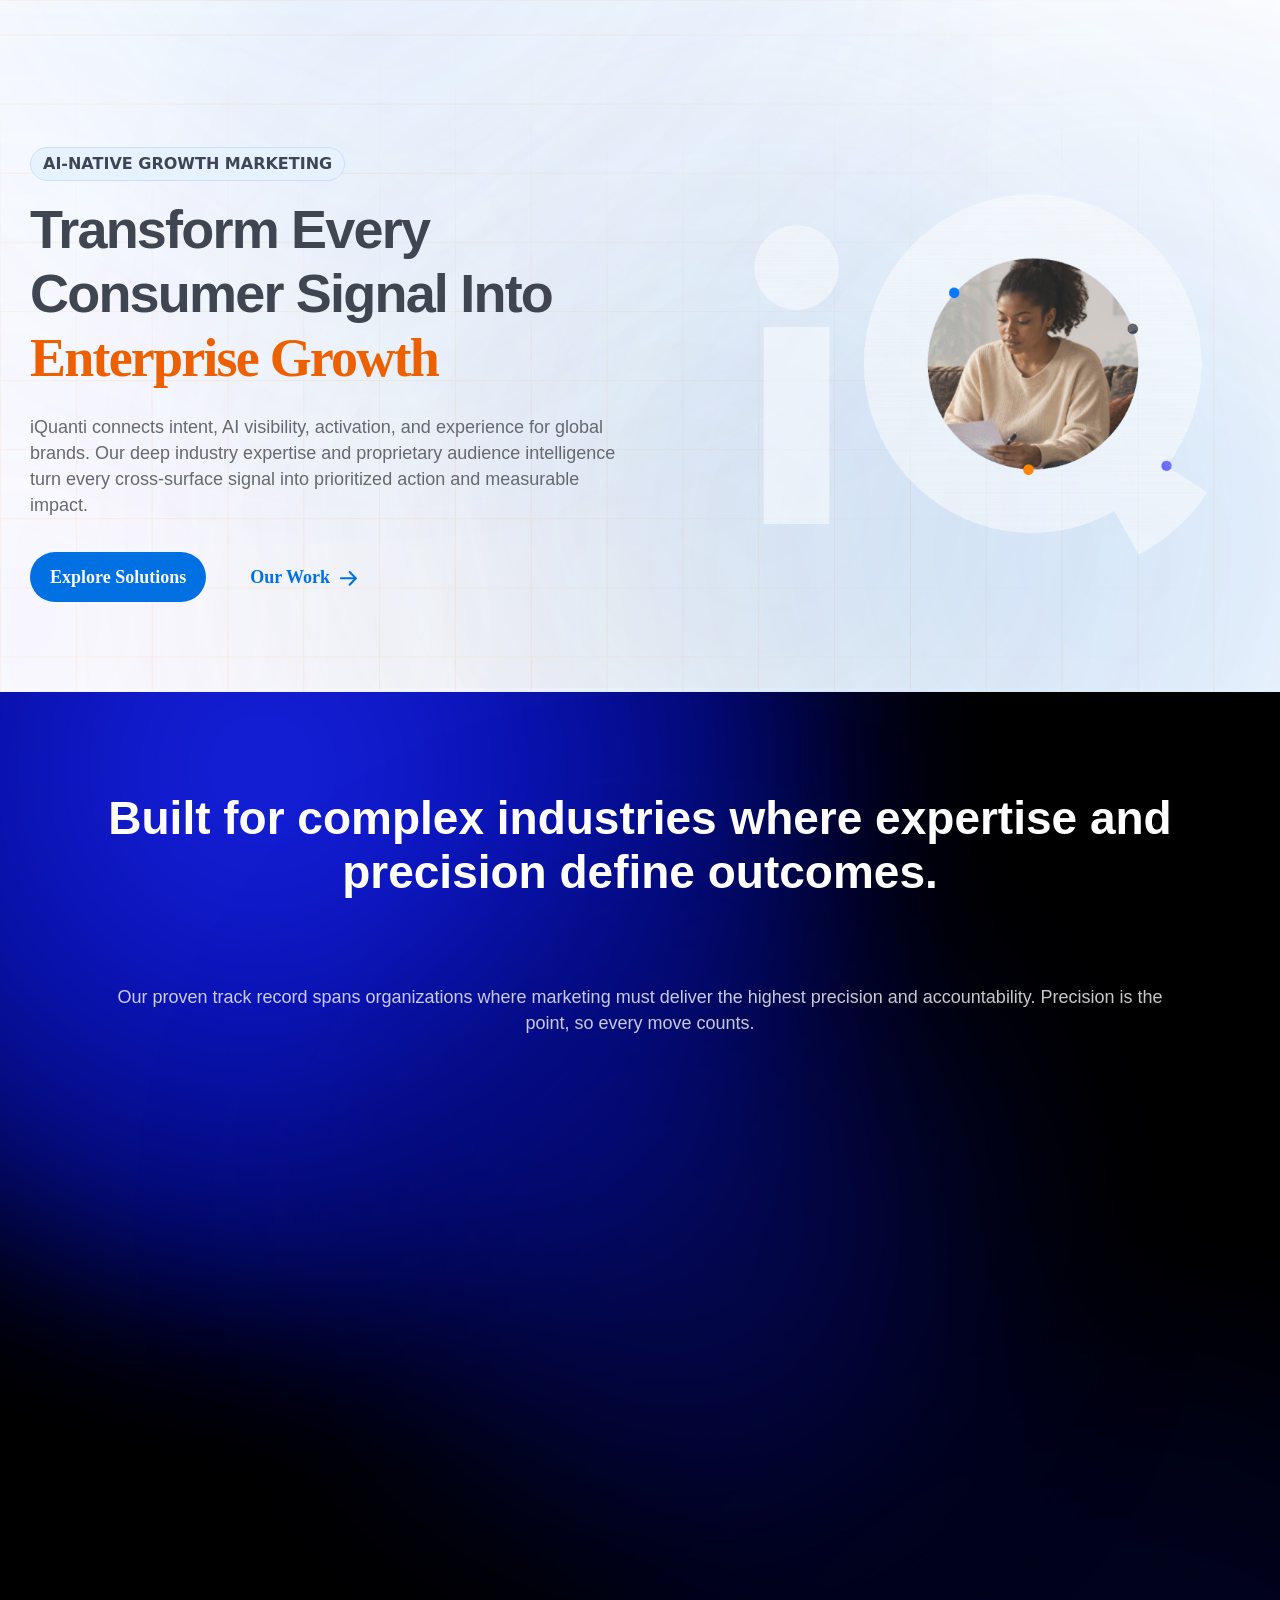
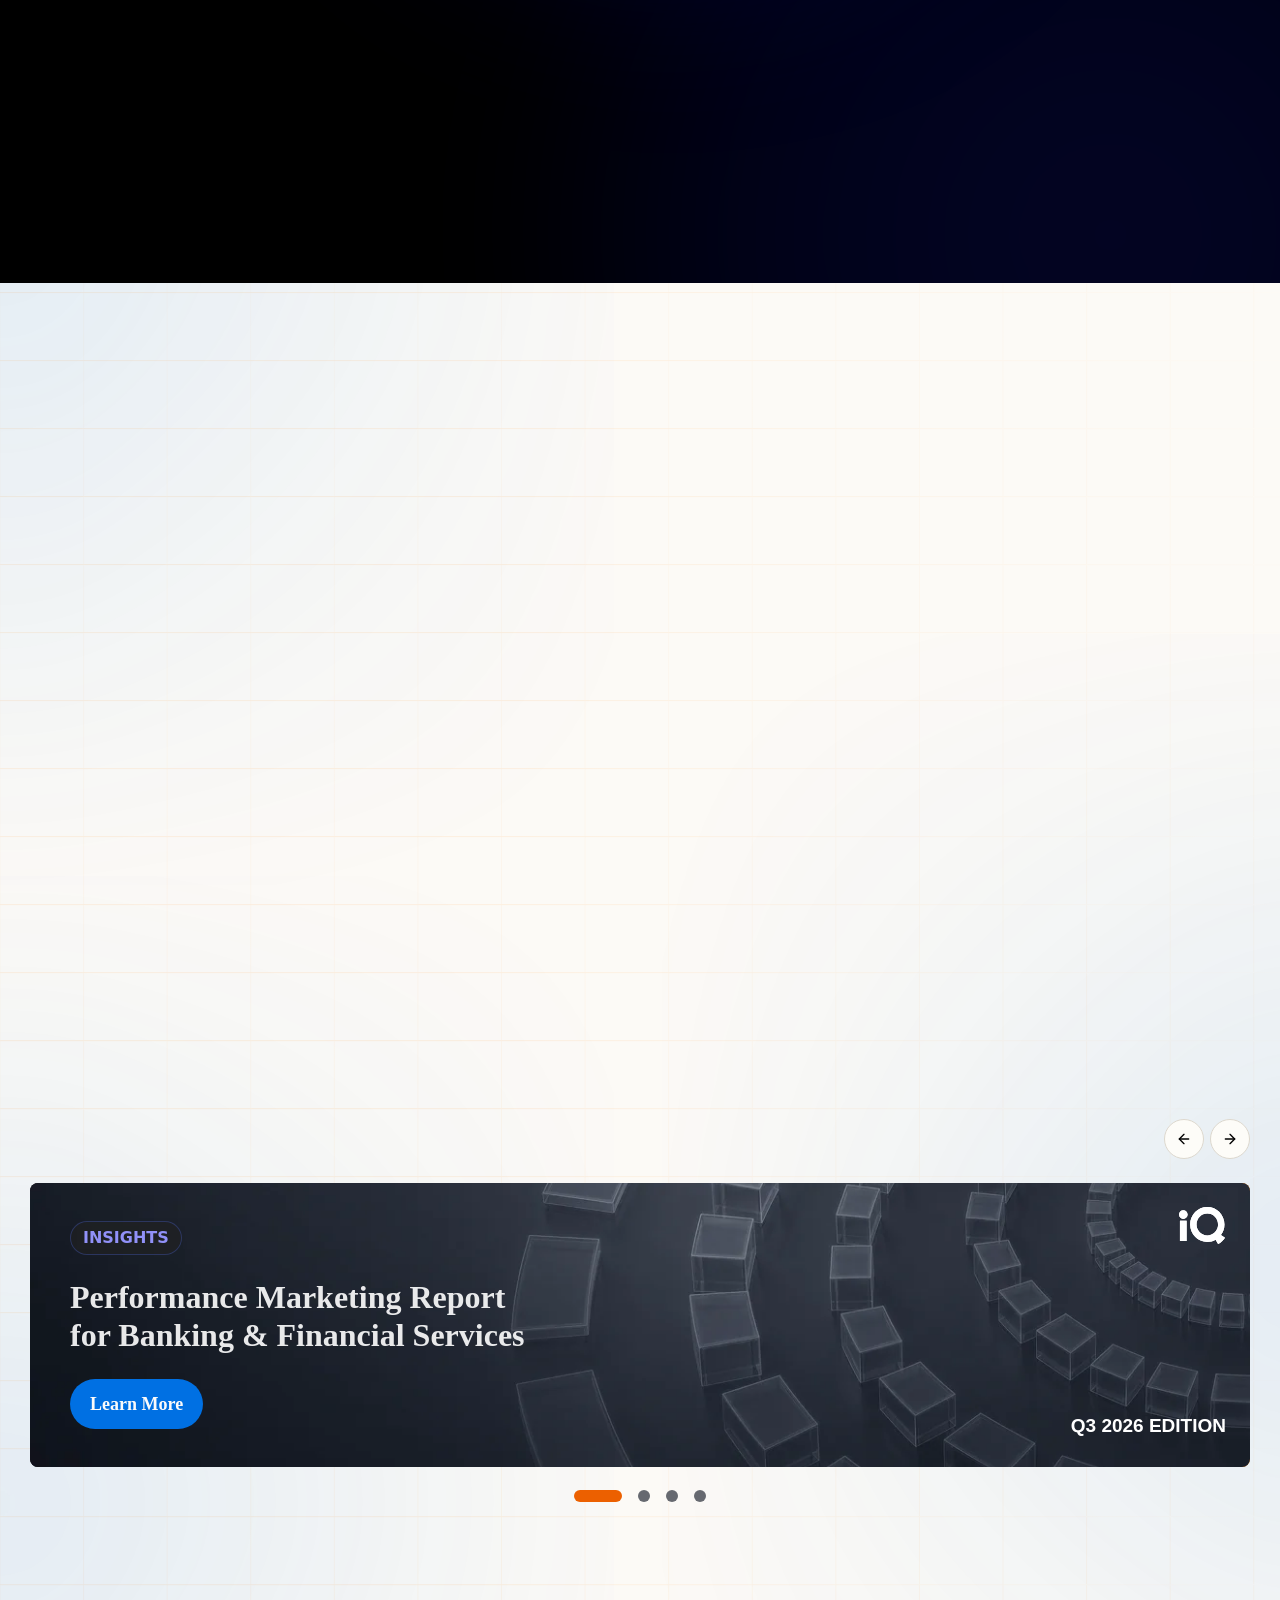
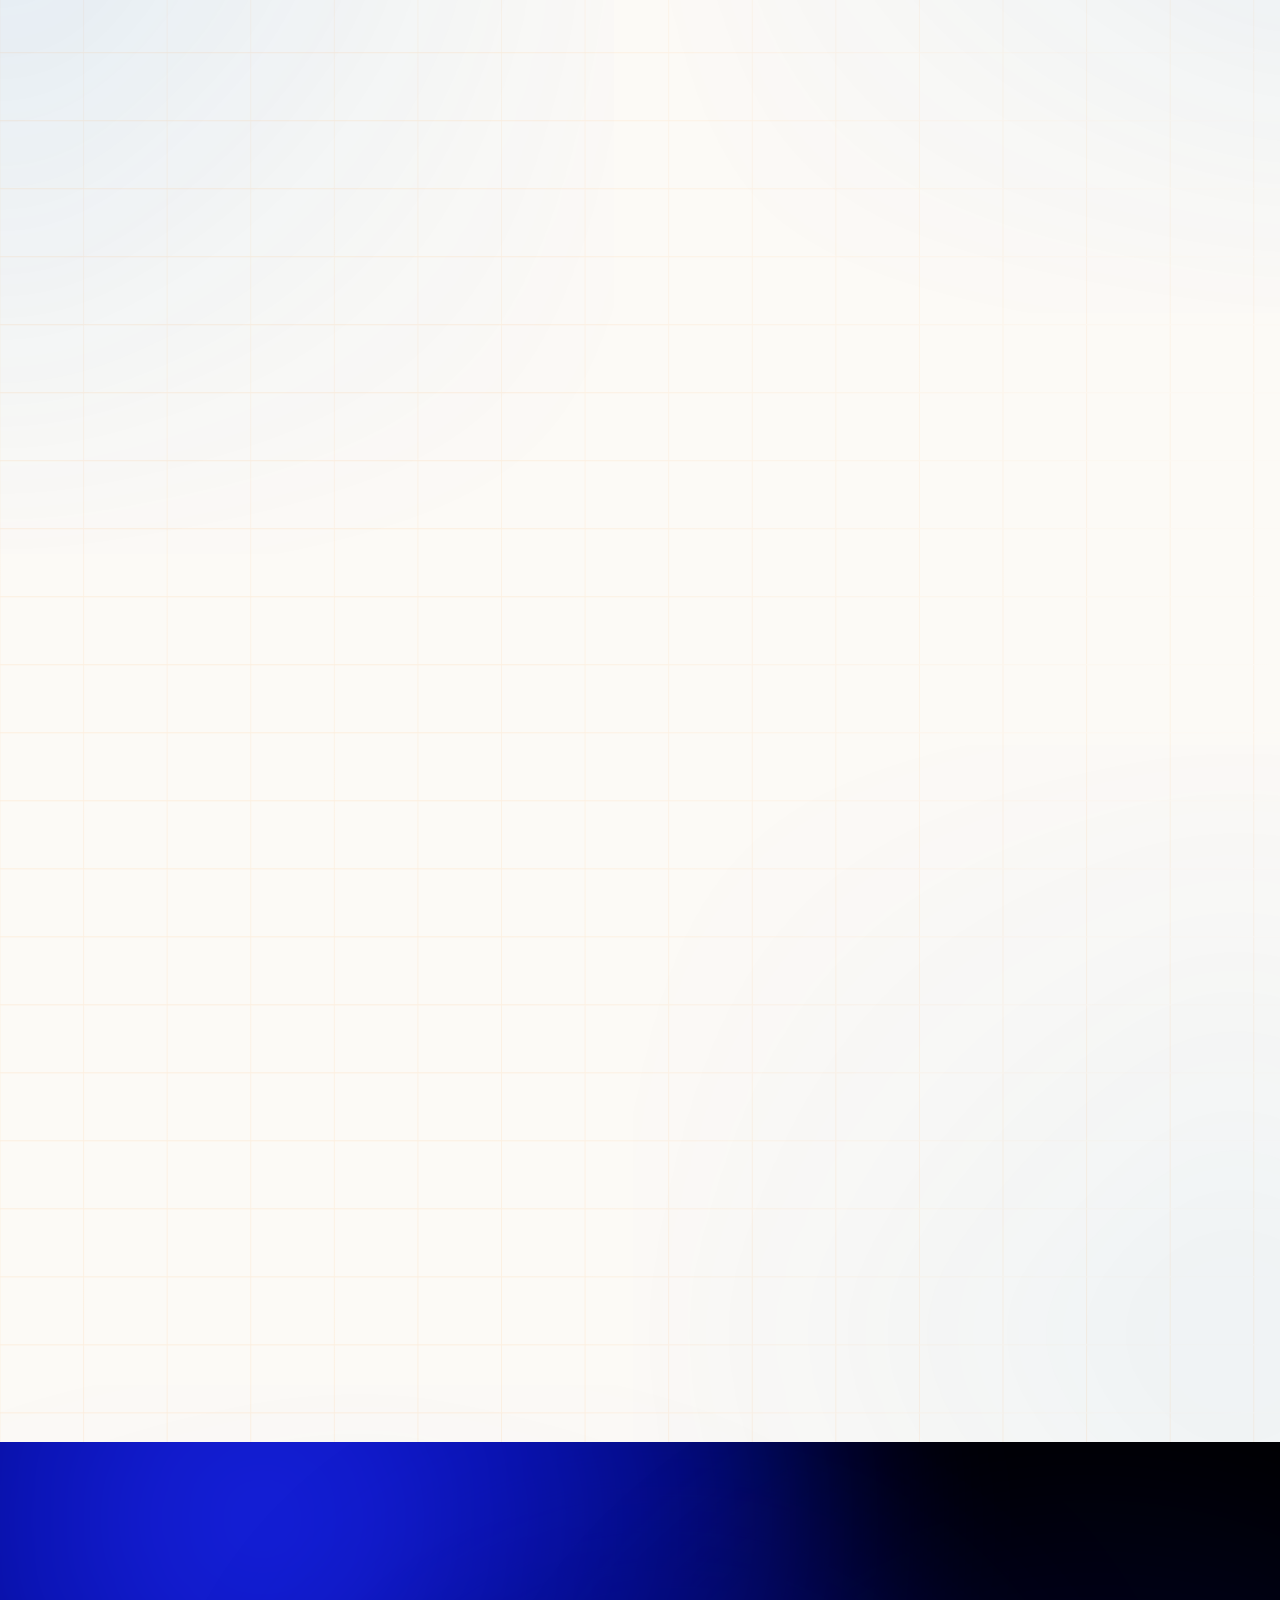
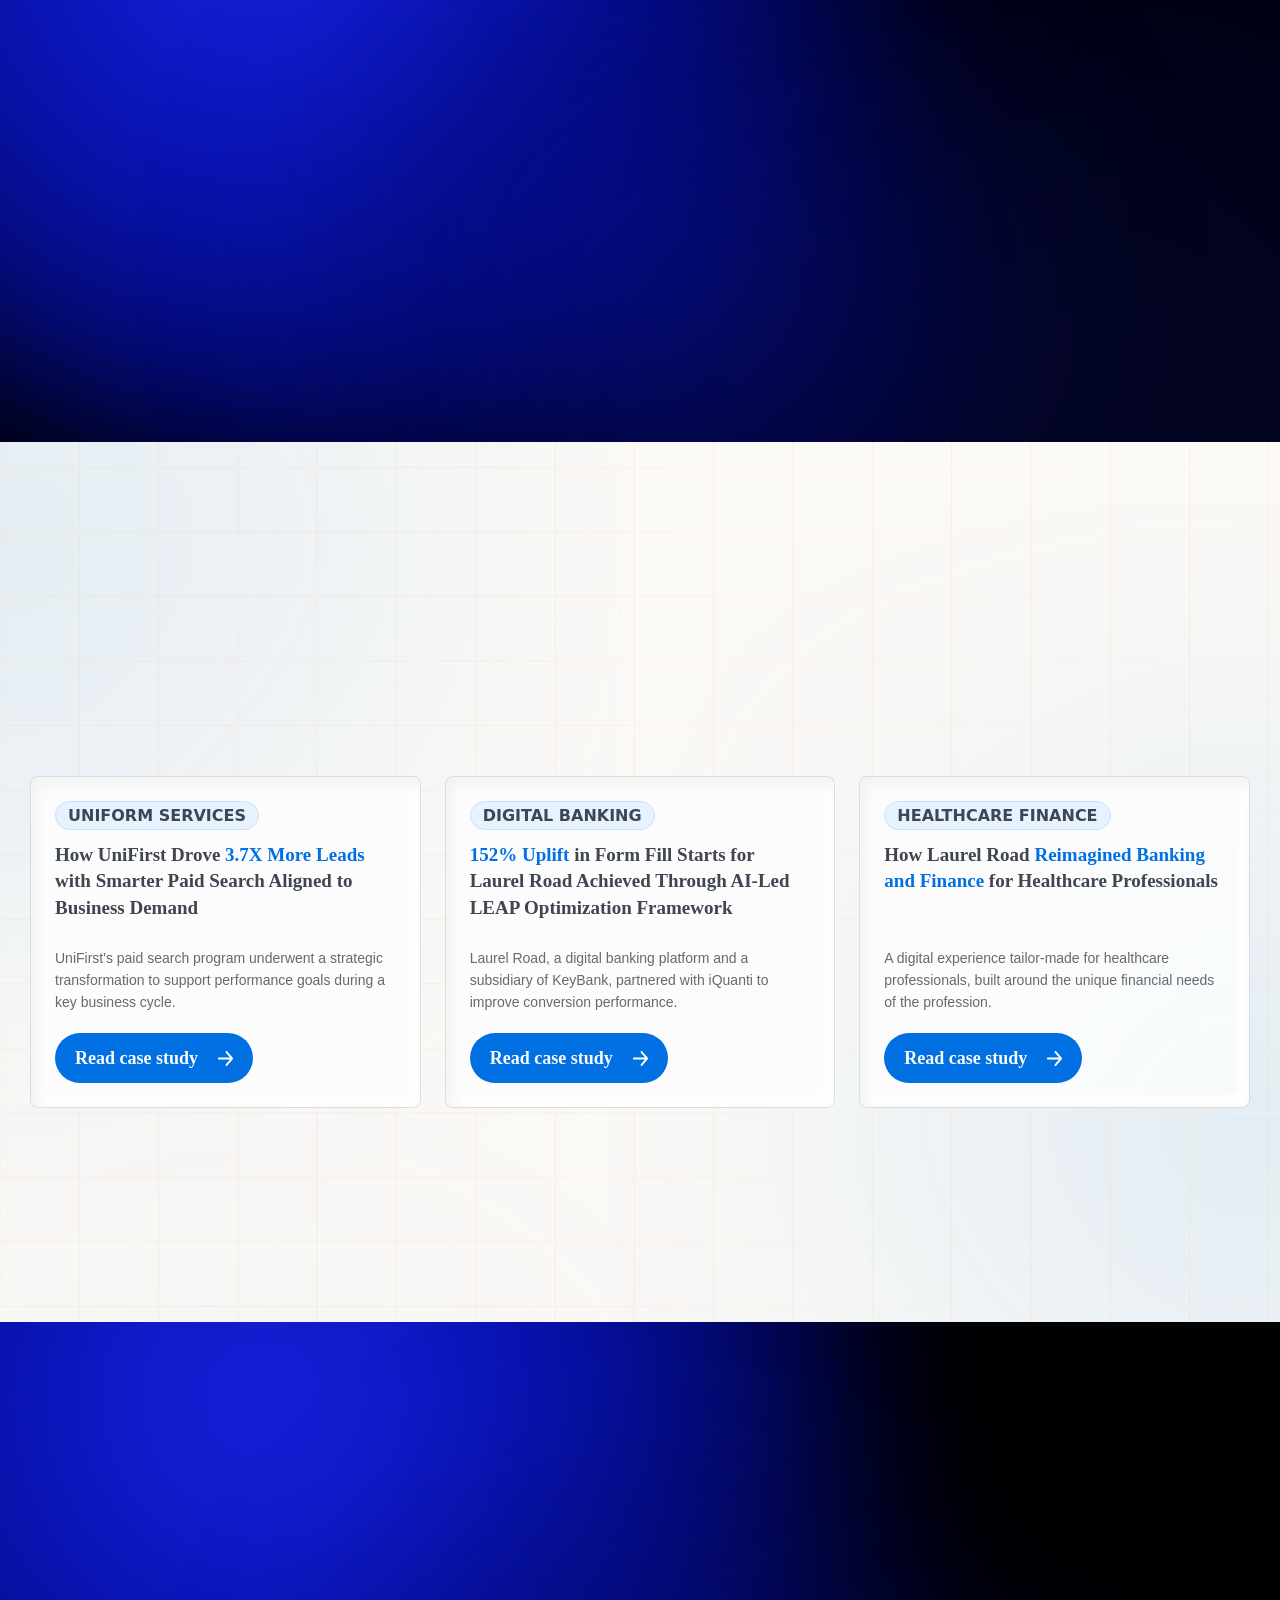
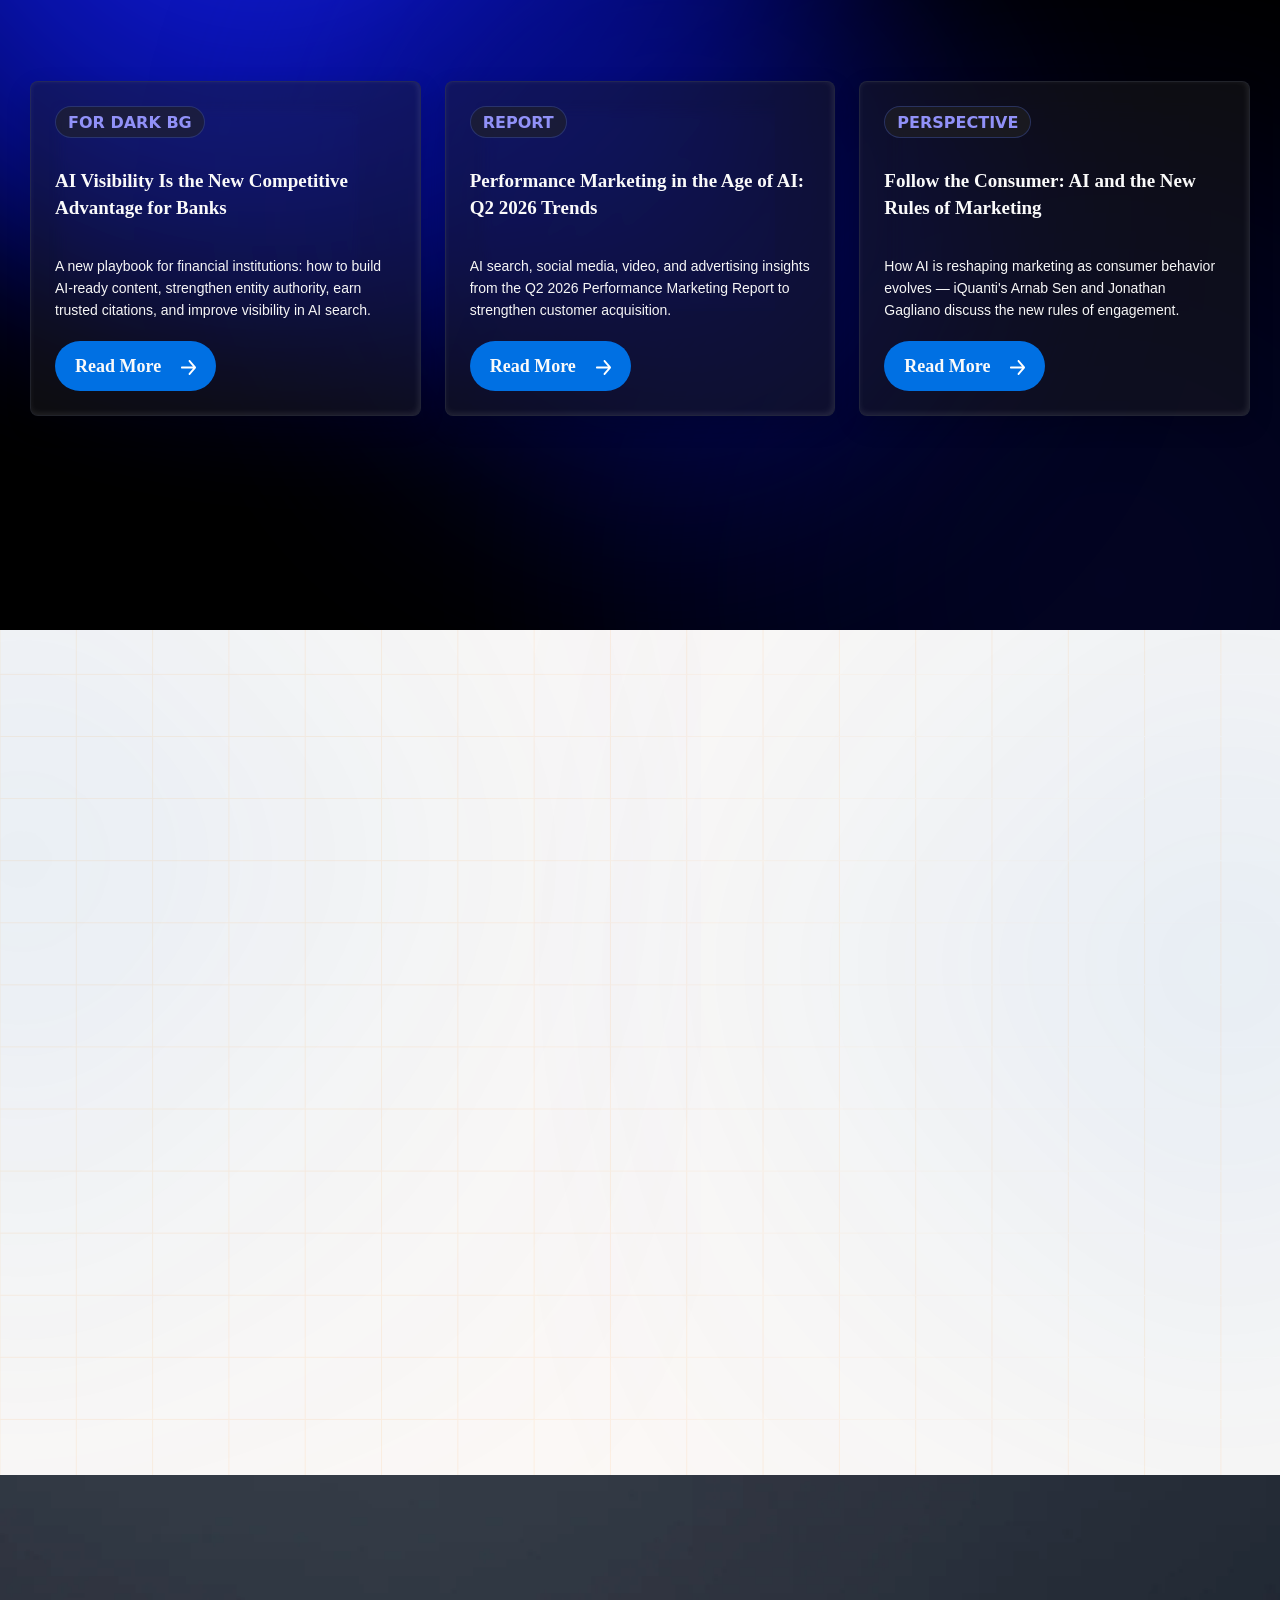
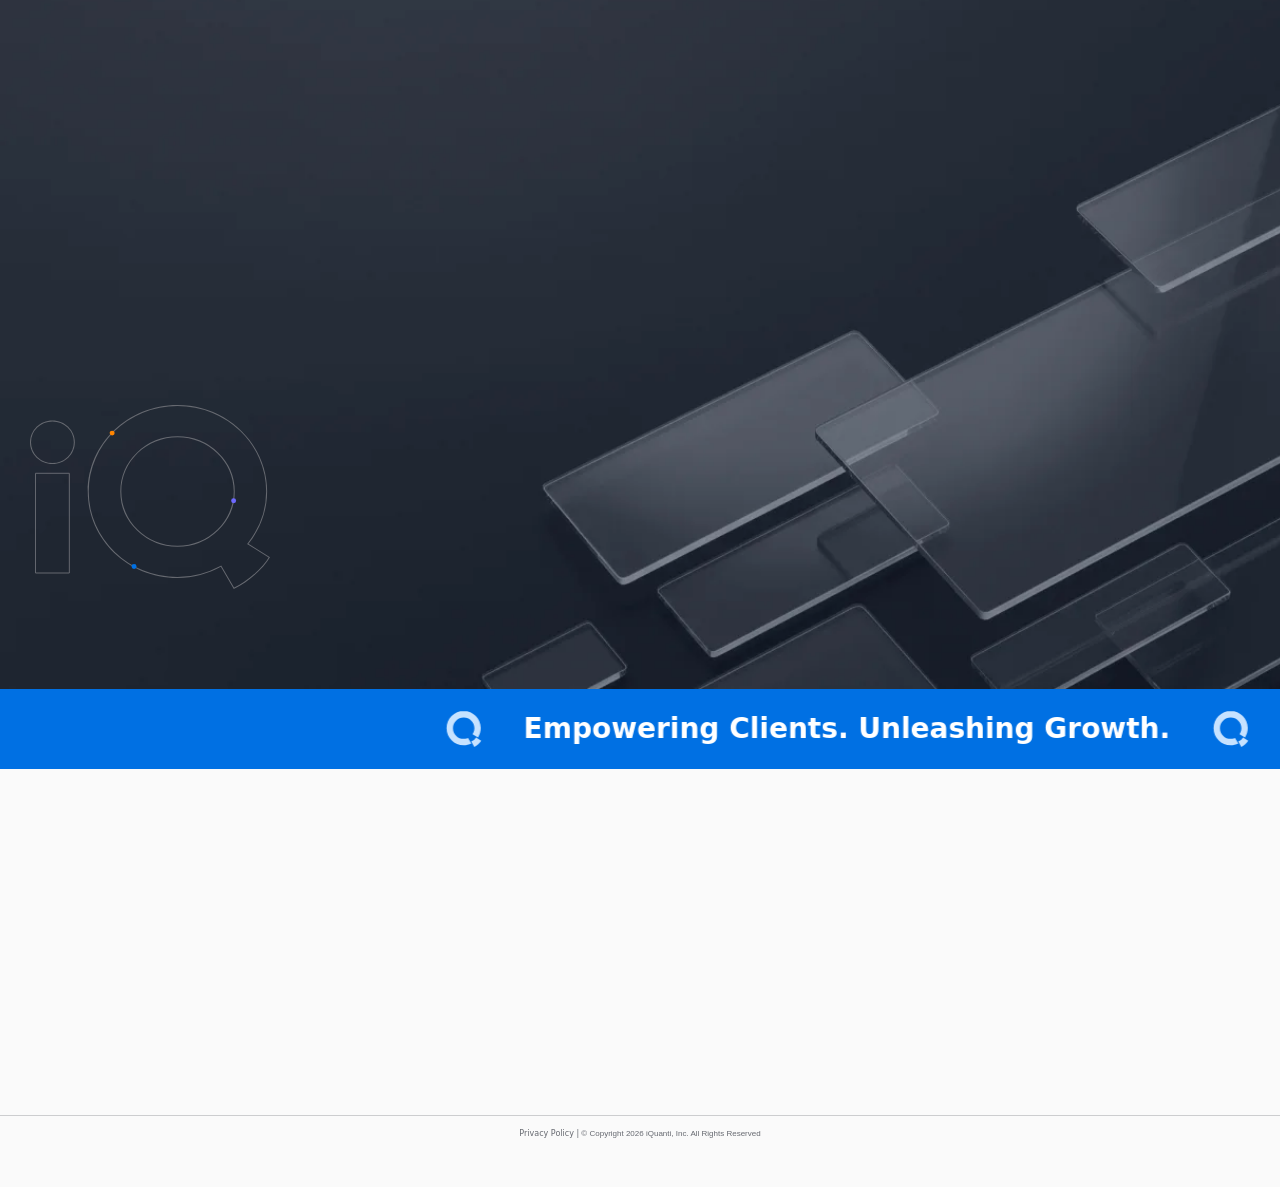
==== index.html @ 1999667f "Accessibility Issue Fixing" ====
<!DOCTYPE html>
<html lang="en">
<head>
    <meta charset="UTF-8">
    <meta name="viewport" content="width=device-width, initial-scale=1.0">
    <title>Home</title>
    <!-- 1. Fonts (External/CDN) -->
    <link rel="stylesheet" href="https://use.typekit.net/sac8dhf.css">

    <!-- 2. Third-party Library CSS -->
    <link rel="stylesheet" href="https://unpkg.com/aos@next/dist/aos.css" />

    <!-- 3. Block CSS  -->
    <link rel="stylesheet" href="blocks-css/hero/style.css">
    <link rel="stylesheet" href="blocks-css/page-banner/style.css">
    <link rel="stylesheet" href="blocks-css/chart/style.css">
    <link rel="stylesheet" href="blocks-css/enterprise-trust/style.css">
    <link rel="stylesheet" href="blocks-css/research/style.css">
    <link rel="stylesheet" href="blocks-css/image-slider/style.css">
    <link rel="stylesheet" href="blocks-css/solutions/style.css">
    <link rel="stylesheet" href="blocks-css/ai-native/style.css">
    <link rel="stylesheet" href="blocks-css/information/style.css">
    <link rel="stylesheet" href="blocks-css/insights/style.css">
    <link rel="stylesheet" href="blocks-css/recognition/style.css">
    <link rel="stylesheet" href="blocks-css/contact-form/style.css">
    <link rel="stylesheet" href="blocks-css/custom-section/editor.css">

    <!-- 4. Custom Main CSS  -->
    <link rel="stylesheet" href="assets/css/style.css">
</head>
<body>

<!-- Header Section Start -->
<header class="site-header">
    <div class="header-container container">

        <!-- Logo -->
        <a href="index.html" class="site-logo">
            <img class="site-logo-dark" src="assets/images/Iquanti-logo.svg" alt="Iquanti logo dark">
            <img class="site-logo-white" src="assets/images/IQ-logo-main-white.svg" alt="Iquanti logo white">
        </a>

        <!-- Desktop Navigation -->
        <nav class="main-navigation">
            <ul>
                <li><a href="about.html">About Us</a></li>
                <li><a href="#solutions">Solutions</a></li>
                <li class="cls-superscript"><a href="iq-impact.html">iQ.IMPACT<span class="superscript">TM</span></a></li>
                <li><a href="#products">Products</a></li>
                <li><a href="our-works.html">Our Work</a></li>
                <li><a href="#insights">Insights</a></li>
                <li><a href="webinar.html">Careers</a></li>
            </ul>
        </nav>

        <!-- Contact Button -->
        <a href="contact.html" class="header-contact cta-action cta-action-primary">Contact Us</a>

        <!-- Mobile Toggle -->
        <button class="menu-toggle" type="button" aria-label="Open menu" aria-expanded="false" aria-controls="mobile-navigation" aria-haspopup="dialog">
            <span></span>
            <span></span>
            <span></span>
        </button>

    </div>

    <!-- Mobile Navigation -->
    <div class="mobile-navigation" id="mobile-navigation" role="dialog" aria-modal="true" aria-label="Main navigation" aria-hidden="true" inert>
        <button class="menu-close" type="button" aria-label="Close menu">
            <span></span>
            <span></span>
        </button>
        <nav aria-label="Mobile navigation">
            <ul>
                <li><a href="#about">About Us</a></li>
                <li><a href="#solutions">Solutions</a></li>
                <li><a href="#products">Products</a></li>
                <li><a href="#our-work">Our Work</a></li>
                <li><a href="#insights">Insights</a></li>
                <li><a href="#careers">Careers</a></li>
            </ul>

            <a href="#" class="mobile-contact cta-action cta-action-primary">Contact Us</a>
        </nav>
    </div>
    <div class="overlay"></div>
</header>
<!-- Header Section End -->

<!--- Home Page Start-->
<section class="hero-section home-hero-section has-header-in-section has-checks-line-bg">
    <div class="blurb-bg-top-left blurb-bg">
        <img src="assets/images/blurb-bg-bottom-top-left.svg" alt="blurb vector">
    </div>
    <div class="blurb-bg-bottom-left blurb-bg">
        <img src="assets/images/blurb-bg-bottom-left.svg" alt="blurb vector">
    </div>
    <div class="blurb-bg-center-bottom blurb-bg">
        <img src="assets/images/blurb-bg-center-bottom.svg" alt="blurb vector">
    </div>
    <div class="blurb-bg-right-bottom blurb-bg">
        <img src="assets/images/blurb-bg-right-bottom.svg" alt="blurb vector">
    </div>
     <div class="blurb-bg-right-top blurb-bg">
        <img src="assets/images/blurb-bg-right-top.svg" alt="blurb vector">
    </div>


    <div class="hero-container container">
        <div class="hero-grid">

            <div class="hero-content">

                <div class="section-label section-label-left" data-aos="fade-up" data-aos-duration="500" data-aos-delay="0">
                    <span>AI-Native Growth Marketing</span>
                </div>

                <h1 class="hero-title headline-1"  data-aos="fade-up" data-aos-duration="700" data-aos-delay="100">
                    Transform Every Consumer Signal Into
                    <span class="highlight-text highlight-text-orange">Enterprise Growth</span>
                </h1>

                <p class="hero-description body-text-18 body-text-reg"  data-aos="fade-up" data-aos-duration="700" data-aos-delay="200">
                    iQuanti connects intent, AI visibility, activation, and experience for global brands. Our deep industry expertise and proprietary audience intelligence turn every cross-surface signal into prioritized action and measurable impact.
                </p>
                <div class="cta-action-group"  data-aos="fade-up" data-aos-duration="700" data-aos-delay="300">
                    <a href="#" class="cta-action cta-action-primary">Explore Solutions</a>
                     <a href="#" class="cta-action cta-action-secondary">Our Work
                        <svg xmlns="http://www.w3.org/2000/svg" width="17" height="15" viewBox="0 0 17 15" fill="none">
                        <path d="M1 6.36395C0.447715 6.36395 4.82823e-08 6.81167 0 7.36395C-4.82823e-08 7.91624 0.447715 8.36395 1 8.36395L1 7.36395L1 6.36395ZM16.7071 8.07106C17.0976 7.68054 17.0976 7.04737 16.7071 6.65685L10.3431 0.292886C9.95262 -0.0976388 9.31946 -0.0976388 8.92893 0.292886C8.53841 0.68341 8.53841 1.31657 8.92893 1.7071L14.5858 7.36395L8.92893 13.0208C8.53841 13.4113 8.53841 14.0445 8.92893 14.435C9.31946 14.8255 9.95262 14.8255 10.3431 14.435L16.7071 8.07106ZM1 7.36395L1 8.36395L16 8.36395L16 7.36395L16 6.36395L1 6.36395L1 7.36395Z" fill="#0070E3"/>
                        </svg>
                     </a>
                </div>

            </div>

            <div class="hero-image">
                <img src="./assets/images/iQ-hero-gif.svg" alt="Hero Image">
            </div>
            
        </div>
    </div>
</section>
<!--Home page End-->

<!-- Client Section Start -->
<section class="client-section has-bg-image has-checks-line-bg">
        <div class="client-container container">

            <!-- Section Heading -->
            <div class="client-heading heading-wrap heading-wrap-center heading-wrap-dark">
                <h2 class="headline-2" data-aos="fade-up" data-aos-duration="600">
                    Built for complex industries where expertise and precision define outcomes.
                </h2>

                <p class="body-text-18 body-text-reg" data-aos="fade-up" data-aos-duration="600">Our proven track record spans organizations where marketing must deliver the highest precision and accountability. Precision is the point, so every move counts.</p>
            </div>

            <!-- Cards -->
            <div class="client-cards">

                <!-- ========================================
                    CARD 1 - BY FORTUNE REACH
                ========================================= -->

                <div class="client-card has-glass-effect has-glass-dark" data-aos="fade-up" data-aos-delay="100">
                    <div class="client-label section-label has-white">
                        <span class="insights-label">By Fortune Reach</span>
                    </div>
                    <div class="q-donut-chart">
                        <img src="assets/images/Q-donut-chart.svg" alt="Q donut chart">
                    </div>
                    <div class="chart-note">
                        <span class="body-text-14 body-text-reg">Note: Fortune 100s coverage, each company is counted once, in the highest tier.</span>
                    </div>
                    <div class="ai-core-box-wrap">
                        <div class="ai-core-box">
                            <h3 class="ai-core-box-heading sub-head-2">Data science and AI-native core</h3>
                            <p class="ai-core-box-desc body-text-20 body-text-20-mid">Built into everything we do</p>
                        </div>
                    </div>
                    <svg width="0" height="0" style="position:absolute">
                        <filter id="glass-effect-dark" filterUnits="userSpaceOnUse" x="0" y="0" width="300" height="200" color-interpolation-filters="sRGB">
                            <feImage href="#" x="0" y="0" width="300" height="200" result="map"/>
                            <feDisplacementMap in="SourceGraphic" in2="map" scale="58.8" xChannelSelector="R" yChannelSelector="G" result="dR"/>
                            <feDisplacementMap in="SourceGraphic" in2="map" scale="49" xChannelSelector="R" yChannelSelector="G" result="dG"/>
                            <feDisplacementMap in="SourceGraphic" in2="map" scale="39.2" xChannelSelector="R" yChannelSelector="G" result="dB"/>
                            <feColorMatrix in="dR" values="1 0 0 0 0  0 0 0 0 0  0 0 0 0 0  0 0 0 1 0" result="r"/>
                            <feColorMatrix in="dG" values="0 0 0 0 0  0 1 0 0 0  0 0 0 0 0  0 0 0 1 0" result="g"/>
                            <feColorMatrix in="dB" values="0 0 0 0 0  0 0 0 0 0  0 0 1 0 0  0 0 0 1 0" result="b"/>
                            <feBlend in="r" in2="g" mode="screen" result="rg"/>
                            <feBlend in="rg" in2="b" mode="screen"/>
                        </filter>
                    </svg>
                </div>


                <!-- ========================================
                    CARD 2 - WHO WE ARE
                ========================================= -->

                <div class="client-card has-glass-effect has-glass-dark" data-aos="fade-up" data-aos-delay="200">
                    <div class="client-label section-label has-white">
                        <span class="insights-label">who we are</span>
                    </div>
                    <div class="company-overview">

                        <div class="company-overview-item">
                            <div class="company-overview-content">
                                <h3 class="body-text-24 body-textbold">Global Regions</h3>
                                <div class="key-tags">
                                    <span class="body-text-14 body-text-reg">North America</span>
                                    <span class="body-text-14 body-text-reg">Europe</span>
                                    <span class="body-text-14 body-text-reg"> Asia</span>
                                </div>
                            </div>
                            <div class="company-overview-value sub-head-1">
                                3 regions
                            </div>
                        </div>

                        <div class="company-overview-item">
                            <div class="company-overview-content">
                                <h3 class="body-text-24 body-textbold">Years of Experience</h3>
                                <p class="body-text-14 body-text-reg">Delivering for enterprise clients</p>
                            </div>
                            <div class="company-overview-value sub-head-1">
                                18+ 
                            </div>
                        </div>

                    </div>
                    <svg width="0" height="0" style="position:absolute">
                        <filter id="glass-effect-dark" filterUnits="userSpaceOnUse" x="0" y="0" width="300" height="200" color-interpolation-filters="sRGB">
                            <feImage href="#" x="0" y="0" width="300" height="200" result="map"/>
                            <feDisplacementMap in="SourceGraphic" in2="map" scale="58.8" xChannelSelector="R" yChannelSelector="G" result="dR"/>
                            <feDisplacementMap in="SourceGraphic" in2="map" scale="49" xChannelSelector="R" yChannelSelector="G" result="dG"/>
                            <feDisplacementMap in="SourceGraphic" in2="map" scale="39.2" xChannelSelector="R" yChannelSelector="G" result="dB"/>
                            <feColorMatrix in="dR" values="1 0 0 0 0  0 0 0 0 0  0 0 0 0 0  0 0 0 1 0" result="r"/>
                            <feColorMatrix in="dG" values="0 0 0 0 0  0 1 0 0 0  0 0 0 0 0  0 0 0 1 0" result="g"/>
                            <feColorMatrix in="dB" values="0 0 0 0 0  0 0 0 0 0  0 0 1 0 0  0 0 0 1 0" result="b"/>
                            <feBlend in="r" in2="g" mode="screen" result="rg"/>
                            <feBlend in="rg" in2="b" mode="screen"/>
                        </filter>
                    </svg>
                </div>


                <!-- ========================================
                    CARD 3 - INDUSTRY
                ========================================= -->

                <div class="client-card has-glass-effect has-glass-dark" data-aos="fade-up" data-aos-delay="300">
                    <div class="client-label section-label has-white">
                        <span class="insights-label">By Industry</span>
                    </div>

                    <div class="industry-chart">

                        <!-- Banking -->
                        <div class="industry-item">

                            <div class="industry-top">
                                <span class="body-text-18 body-text-bold">Banking, Financial Services & Fintech</span>
                                <span class="body-text-20 body-text-bold">60%</span>
                            </div>

                            <div class="industry-track">
                                <div
                                    class="industry-progress industry-orange"
                                    style="width: 60%;">
                                </div>
                            </div>

                        </div>

                        <!-- Retail -->
                        <div class="industry-item">

                            <div class="industry-top">
                                <span class="body-text-18 body-text-bold">Retail & E-commerce</span>
                                <span class="body-text-20 body-text-bold">21%</span>
                            </div>

                            <div class="industry-track">
                                <div
                                    class="industry-progress industry-blue"
                                    style="width: 20%;">
                                </div>
                            </div>

                        </div>

                        <!-- Healthcare -->
                        <div class="industry-item">

                            <div class="industry-top">
                                <span class="body-text-18 body-text-bold">Healthcare & HealthTech</span>
                                <span class="body-text-20 body-text-bold">10%</span>
                            </div>

                            <div class="industry-track">
                                <div
                                    class="industry-progress industry-periwinkle"
                                    style="width: 10%;">
                                </div>
                            </div>

                        </div>

                        <!-- Insurance -->
                        <div class="industry-item">

                            <div class="industry-top">
                                <span class="body-text-18 body-text-bold">Insurance</span>
                                <span class="body-text-20 body-text-bold">6%</span>
                            </div>

                            <div class="industry-track">
                                <div
                                    class="industry-progress industry-quantum-purple"
                                    style="width: 6%;">
                                </div>
                            </div>

                        </div>

                        <!-- Other -->
                        <div class="industry-item">

                            <div class="industry-top">
                                <span class="body-text-18 body-text-bold">Others</span>
                                <span class="body-text-20 body-text-bold">6%</span>
                            </div>

                            <div class="industry-track">
                                <div
                                    class="industry-progress industry-quick-silver"
                                    style="width: 9%;">
                                </div>
                            </div>

                        </div>




                    </div>

                    <svg width="0" height="0" style="position:absolute">
                    <filter id="glass-effect-dark" filterUnits="userSpaceOnUse" x="0" y="0" width="300" height="200" color-interpolation-filters="sRGB">
                        <feImage href="#" x="0" y="0" width="300" height="200" result="map"/>
                        <feDisplacementMap in="SourceGraphic" in2="map" scale="58.8" xChannelSelector="R" yChannelSelector="G" result="dR"/>
                        <feDisplacementMap in="SourceGraphic" in2="map" scale="49" xChannelSelector="R" yChannelSelector="G" result="dG"/>
                        <feDisplacementMap in="SourceGraphic" in2="map" scale="39.2" xChannelSelector="R" yChannelSelector="G" result="dB"/>
                        <feColorMatrix in="dR" values="1 0 0 0 0  0 0 0 0 0  0 0 0 0 0  0 0 0 1 0" result="r"/>
                        <feColorMatrix in="dG" values="0 0 0 0 0  0 1 0 0 0  0 0 0 0 0  0 0 0 1 0" result="g"/>
                        <feColorMatrix in="dB" values="0 0 0 0 0  0 0 0 0 0  0 0 1 0 0  0 0 0 1 0" result="b"/>
                        <feBlend in="r" in2="g" mode="screen" result="rg"/>
                        <feBlend in="rg" in2="b" mode="screen"/>
                    </filter>
                    </svg>
                </div>

            </div>
        </div>
        <div class="glow-bg" aria-hidden="true">
            <span></span>
            <span></span>
            <span></span>
        </div>
</section>
<!-- Client Section End -->

<div class="section-wrap home-checks-line-bg-sec-wrap-1 has-checks-line-bg">
    <!-- Trust Section Start-->
    <section id="about" class="trust-section">
        <div class="trust-blur-vector-left">
            <img src="./assets/images/trust-blur-vector-left-top.svg" alt="trust-blur-vector">
        </div>
    
        <div class="trust-container container">
    
            <!-- Heading -->
            <div class="trust-heading" data-aos="fade-up">
                <h2 class="headline-2">The <span class="headline-2 highlight-text highlight-text-electric-blue">growth partner</span> that organizations trust above all others.</h2>
            </div>
            
            <!-- Banking -->
            <div class="trust-card trust-card-credit has-glass-effect has-glass-white" data-aos="fade-up" data-aos-delay="100">
                <div class="section-label">
                    <span class="trust-card-title">Banking</span>
                </div>
                <strong class="headline-1">7&nbsp;<small class="sub-head-2">of the</small>&nbsp;10</strong>
                <p class="body-text-16 body-text-mid"><strong class="body-text-16 body-text-black">largest US banks</strong> partner with us for growth marketing</p>
                    <svg width="0" height="0" style="position:absolute">
                        <filter id="glass-effect-white" filterUnits="objectBoundingBox" primitiveUnits="userSpaceOnUse" x="0%" y="0%" width="100%" height="100%" color-interpolation-filters="sRGB">
                            <feImage href="#" x="0%" y="0%" width="100%" height="100%" preserveAspectRatio="none" result="map"/>
                            <feDisplacementMap in="SourceGraphic" in2="map" scale="204.7" xChannelSelector="R" yChannelSelector="G" result="dR"/>
                            <feDisplacementMap in="SourceGraphic" in2="map" scale="170.6" xChannelSelector="R" yChannelSelector="G" result="dG"/>
                            <feDisplacementMap in="SourceGraphic" in2="map" scale="136.5" xChannelSelector="R" yChannelSelector="G" result="dB"/>
                            <feColorMatrix in="dR" values="1 0 0 0 0  0 0 0 0 0  0 0 0 0 0  0 0 0 1 0" result="r"/>
                            <feColorMatrix in="dG" values="0 0 0 0 0  0 1 0 0 0  0 0 0 0 0  0 0 0 1 0" result="g"/>
                            <feColorMatrix in="dB" values="0 0 0 0 0  0 0 0 0 0  0 0 1 0 0  0 0 0 1 0" result="b"/>
                            <feBlend in="r" in2="g" mode="screen" result="rg"/>
                            <feBlend in="rg" in2="b" mode="screen"/>
                        </filter>
                    </svg>
                <svg class="card-border-fill" viewBox="0 0 292 228" preserveAspectRatio="none">
                        <rect x="0" y="0" width="100%" height="100%" rx="8" ry="8" pathLength="1">
                        </rect>
                </svg>
            </div>

            <!-- Credit Card -->
            <div class="trust-card trust-card-banking has-glass-effect has-glass-white" data-aos="fade-up" data-aos-delay="200">
                <div class="section-label">
                    <span class="trust-card-title">Credit Card</span>
                </div>
                <strong class="headline-1">4&nbsp;<small class="sub-head-2">of the</small>&nbsp;5</strong>
                 <p class="body-text-16 body-text-mid"><strong class="body-text-16 body-text-black">largest US credit card issuers</strong><br> empowered to grow</p>
                    <svg width="0" height="0" style="position:absolute">
                        <filter id="glass-effect-white" filterUnits="objectBoundingBox" primitiveUnits="userSpaceOnUse" x="0%" y="0%" width="100%" height="100%" color-interpolation-filters="sRGB">
                            <feImage href="#" x="0%" y="0%" width="100%" height="100%" preserveAspectRatio="none" result="map"/>
                            <feDisplacementMap in="SourceGraphic" in2="map" scale="204.7" xChannelSelector="R" yChannelSelector="G" result="dR"/>
                            <feDisplacementMap in="SourceGraphic" in2="map" scale="170.6" xChannelSelector="R" yChannelSelector="G" result="dG"/>
                            <feDisplacementMap in="SourceGraphic" in2="map" scale="136.5" xChannelSelector="R" yChannelSelector="G" result="dB"/>
                            <feColorMatrix in="dR" values="1 0 0 0 0  0 0 0 0 0  0 0 0 0 0  0 0 0 1 0" result="r"/>
                            <feColorMatrix in="dG" values="0 0 0 0 0  0 1 0 0 0  0 0 0 0 0  0 0 0 1 0" result="g"/>
                            <feColorMatrix in="dB" values="0 0 0 0 0  0 0 0 0 0  0 0 1 0 0  0 0 0 1 0" result="b"/>
                            <feBlend in="r" in2="g" mode="screen" result="rg"/>
                            <feBlend in="rg" in2="b" mode="screen"/>
                        </filter>
                    </svg>
                <svg class="card-border-fill" viewBox="0 0 292 228" preserveAspectRatio="none">
                        <rect x="0" y="0" width="100%" height="100%" rx="8" ry="8" pathLength="1">
                        </rect>
                </svg>
            </div>

            <!-- Wealth Management  -->
            <div class="trust-card trust-card-banking has-glass-effect has-glass-white" data-aos="fade-up" data-aos-delay="200">
                <div class="section-label">
                    <span class="trust-card-title">Wealth Management </span>
                </div>
                <strong class="headline-1">5&nbsp;<small class="sub-head-2">of the</small>&nbsp;10</strong>
                 <p class="body-text-16 body-text-mid"><strong class="body-text-16 body-text-black">largest wealth management and financial planning</strong><br> firms accelerate growth with us </p>
                    <svg width="0" height="0" style="position:absolute">
                        <filter id="glass-effect-white" filterUnits="objectBoundingBox" primitiveUnits="userSpaceOnUse" x="0%" y="0%" width="100%" height="100%" color-interpolation-filters="sRGB">
                            <feImage href="#" x="0%" y="0%" width="100%" height="100%" preserveAspectRatio="none" result="map"/>
                            <feDisplacementMap in="SourceGraphic" in2="map" scale="204.7" xChannelSelector="R" yChannelSelector="G" result="dR"/>
                            <feDisplacementMap in="SourceGraphic" in2="map" scale="170.6" xChannelSelector="R" yChannelSelector="G" result="dG"/>
                            <feDisplacementMap in="SourceGraphic" in2="map" scale="136.5" xChannelSelector="R" yChannelSelector="G" result="dB"/>
                            <feColorMatrix in="dR" values="1 0 0 0 0  0 0 0 0 0  0 0 0 0 0  0 0 0 1 0" result="r"/>
                            <feColorMatrix in="dG" values="0 0 0 0 0  0 1 0 0 0  0 0 0 0 0  0 0 0 1 0" result="g"/>
                            <feColorMatrix in="dB" values="0 0 0 0 0  0 0 0 0 0  0 0 1 0 0  0 0 0 1 0" result="b"/>
                            <feBlend in="r" in2="g" mode="screen" result="rg"/>
                            <feBlend in="rg" in2="b" mode="screen"/>
                        </filter>
                    </svg>
                <svg class="card-border-fill" viewBox="0 0 292 228" preserveAspectRatio="none">
                        <rect x="0" y="0" width="100%" height="100%" rx="8" ry="8" pathLength="1">
                        </rect>
                </svg>
            </div>
    
            <!-- P&C · Health · Life · Dental Card -->
            <div class="trust-card has-glass-effect has-glass-white" data-aos="fade-up"  data-aos-delay="300">
                <strong class="sub-head-2">P&C · Health · <br> Life · Dental</strong>
                <p class="body-text-16 body-text-mid">Trusted by leading US <br>  insurance providers </p>
                    <svg width="0" height="0" style="position:absolute">
                        <filter id="glass-effect-white" filterUnits="objectBoundingBox" primitiveUnits="userSpaceOnUse" x="0%" y="0%" width="100%" height="100%" color-interpolation-filters="sRGB">
                            <feImage href="#" x="0%" y="0%" width="100%" height="100%" preserveAspectRatio="none" result="map"/>
                            <feDisplacementMap in="SourceGraphic" in2="map" scale="204.7" xChannelSelector="R" yChannelSelector="G" result="dR"/>
                            <feDisplacementMap in="SourceGraphic" in2="map" scale="170.6" xChannelSelector="R" yChannelSelector="G" result="dG"/>
                            <feDisplacementMap in="SourceGraphic" in2="map" scale="136.5" xChannelSelector="R" yChannelSelector="G" result="dB"/>
                            <feColorMatrix in="dR" values="1 0 0 0 0  0 0 0 0 0  0 0 0 0 0  0 0 0 1 0" result="r"/>
                            <feColorMatrix in="dG" values="0 0 0 0 0  0 1 0 0 0  0 0 0 0 0  0 0 0 1 0" result="g"/>
                            <feColorMatrix in="dB" values="0 0 0 0 0  0 0 0 0 0  0 0 1 0 0  0 0 0 1 0" result="b"/>
                            <feBlend in="r" in2="g" mode="screen" result="rg"/>
                            <feBlend in="rg" in2="b" mode="screen"/>
                        </filter>
                    </svg>
                 <svg class="card-border-fill" viewBox="0 0 292 228" preserveAspectRatio="none">
                    <rect x="0" y="0" width="100%" height="100%" rx="8" ry="8" pathLength="1">
                    </rect>
                </svg>
            </div>

            <!-- Healthcare · HealthTech Card -->
            <div class="trust-card has-glass-effect has-glass-white" data-aos="fade-up"  data-aos-delay="300">
                <strong class="sub-head-2">Healthcare · HealthTech</strong>
                <p class="body-text-16 body-text-mid">Chosen by leading US care providers and HealthTech innovators</p>
                    <svg width="0" height="0" style="position:absolute">
                        <filter id="glass-effect-white" filterUnits="objectBoundingBox" primitiveUnits="userSpaceOnUse" x="0%" y="0%" width="100%" height="100%" color-interpolation-filters="sRGB">
                            <feImage href="#" x="0%" y="0%" width="100%" height="100%" preserveAspectRatio="none" result="map"/>
                            <feDisplacementMap in="SourceGraphic" in2="map" scale="204.7" xChannelSelector="R" yChannelSelector="G" result="dR"/>
                            <feDisplacementMap in="SourceGraphic" in2="map" scale="170.6" xChannelSelector="R" yChannelSelector="G" result="dG"/>
                            <feDisplacementMap in="SourceGraphic" in2="map" scale="136.5" xChannelSelector="R" yChannelSelector="G" result="dB"/>
                            <feColorMatrix in="dR" values="1 0 0 0 0  0 0 0 0 0  0 0 0 0 0  0 0 0 1 0" result="r"/>
                            <feColorMatrix in="dG" values="0 0 0 0 0  0 1 0 0 0  0 0 0 0 0  0 0 0 1 0" result="g"/>
                            <feColorMatrix in="dB" values="0 0 0 0 0  0 0 0 0 0  0 0 1 0 0  0 0 0 1 0" result="b"/>
                            <feBlend in="r" in2="g" mode="screen" result="rg"/>
                            <feBlend in="rg" in2="b" mode="screen"/>
                        </filter>
                    </svg>
                 <svg class="card-border-fill" viewBox="0 0 292 228" preserveAspectRatio="none">
                    <rect x="0" y="0" width="100%" height="100%" rx="8" ry="8" pathLength="1">
                    </rect>
                </svg>
            </div>

            <!-- Banking & Financial Services CoE Card -->
            <div class="trust-card has-glass-effect has-glass-white" data-aos="fade-up"  data-aos-delay="300">
                <strong class="sub-head-2">Banking & Financial Services CoE </strong>
                <p class="body-text-16 body-text-mid">In-house center of <br> excellence </p>
                    <svg width="0" height="0" style="position:absolute">
                        <filter id="glass-effect-white" filterUnits="objectBoundingBox" primitiveUnits="userSpaceOnUse" x="0%" y="0%" width="100%" height="100%" color-interpolation-filters="sRGB">
                            <feImage href="#" x="0%" y="0%" width="100%" height="100%" preserveAspectRatio="none" result="map"/>
                            <feDisplacementMap in="SourceGraphic" in2="map" scale="204.7" xChannelSelector="R" yChannelSelector="G" result="dR"/>
                            <feDisplacementMap in="SourceGraphic" in2="map" scale="170.6" xChannelSelector="R" yChannelSelector="G" result="dG"/>
                            <feDisplacementMap in="SourceGraphic" in2="map" scale="136.5" xChannelSelector="R" yChannelSelector="G" result="dB"/>
                            <feColorMatrix in="dR" values="1 0 0 0 0  0 0 0 0 0  0 0 0 0 0  0 0 0 1 0" result="r"/>
                            <feColorMatrix in="dG" values="0 0 0 0 0  0 1 0 0 0  0 0 0 0 0  0 0 0 1 0" result="g"/>
                            <feColorMatrix in="dB" values="0 0 0 0 0  0 0 0 0 0  0 0 1 0 0  0 0 0 1 0" result="b"/>
                            <feBlend in="r" in2="g" mode="screen" result="rg"/>
                            <feBlend in="rg" in2="b" mode="screen"/>
                        </filter>
                    </svg>
                 <svg class="card-border-fill" viewBox="0 0 292 228" preserveAspectRatio="none">
                    <rect x="0" y="0" width="100%" height="100%" rx="8" ry="8" pathLength="1">
                    </rect>
                </svg>
            </div>
    
            
    
        </div>
    </section>
    <!--Trust Section End-->
    
    <!-- Research section start-->
    <section id="news" class="research-section iq-pt-0">
    
        <div class="research-container container" role="group" aria-roledescription="carousel" aria-label="Insights, research & results">
    
            <!-- Section Header -->
            <div class="research-top">
    
                <div class="research-heading heading-wrap heading-wrap-left iq-mb-lg-0" data-aos="fade-up" data-aos-duration="800">
                    <div class="section-label section-label-left"  data-aos="fade-up" data-aos-duration="600" data-aos-delay="0">
                <span>Latest at iquanti</span>
                </div>
    
    
                    <h2 class="headline-2" data-aos="fade-up" data-aos-duration="700" data-aos-delay="50">Insights, research &amp; results</h2>
                </div>
    
                <!-- Navigation -->
                <div class="research-controls">
                    <button
                        class="research-arrow research-prev"
                        type="button"
                        aria-label="Previous slide">
                        <svg xmlns="http://www.w3.org/2000/svg" width="16" height="16" viewBox="0 0 16 16" fill="none">
                        <path d="M8.0026 12.6668L3.33594 8.00016L8.0026 3.3335" stroke="black" stroke-width="1.33333" stroke-linecap="round" stroke-linejoin="round"/>
                        <path d="M12.6693 8H3.33594" stroke="black" stroke-width="1.33333" stroke-linecap="round" stroke-linejoin="round"/>
                        </svg>
                    </button>
    
                    <button
                        class="research-arrow research-next"
                        type="button"
                        aria-label="Next slide">
                        <svg xmlns="http://www.w3.org/2000/svg" width="16" height="16" viewBox="0 0 16 16" fill="none">
                        <path d="M3.33594 8H12.6693" stroke="black" stroke-width="1.33333" stroke-linecap="round" stroke-linejoin="round"/>
                        <path d="M8 3.3335L12.6667 8.00016L8 12.6668" stroke="black" stroke-width="1.33333" stroke-linecap="round" stroke-linejoin="round"/>
                        </svg>
                    </button>
                </div>
    
            </div>
    
    
            <!-- Slider -->
            <div class="research-slider">
                <div class="research-track">
    
                    <!-- Slide 1 -->
                    <div class="research-slide">
                        <div class="research-card has-bg-image">
    
                            <div class="research-content">
                                <span class="research-tag section-label has-white iq-mb-0">
                                    INSIGHTS
                                </span>
    
                                  <h3>
                                 Performance Marketing Report <br>
                                for Banking & Financial Services
                                </h3>
                                <a href="#" class="research-button cta-action cta-action-primary">
                                    Learn More
                                </a>
                            </div>
    
                            <div class="research-side">
    
                                <span class="research-brand">
                                   <img src="./assets/images/white-IQ-symbol.svg" alt="iquanti">
                                </span>
                                <span class="research-slide-float-text body-text-20 body-text-bold font-neulis-neue iq-text-white">
                                    Q3 2026 EDITION
                                </span>
                            </div>
    
                        </div>
                    </div>
    
    
                    <!-- Slide 2 -->
                      <div class="research-slide">
                            <div class="research-card has-bg-image">
        
                                <div class="research-content">
                                    <span class="research-tag section-label has-white iq-mb-0">
                                        INSIGHTS
                                    </span>
        
                                    <h3>
                                    iQuanti's Vision on AI,<br>Consumers, and What Comes Next 
                                    </h3>
                                    <a href="#" class="research-button cta-action cta-action-primary">
                                        Learn More
                                    </a>
                                </div>
        
                            </div>
                            <div class="research-side">
                                <span class="research-brand">
                                <img src="./assets/images/white-IQ-symbol.svg" alt="iquanti">
                                </span>
                                <div class="research-slide-float-image-wrap">
                                    <div class="research-slide-float-image">
                                        <img src="assets/images/memeber-showcase-img-1.webp" alt="">
                                        <div class="research-slide-float-image-info">
                                            <span class="showcase-member-name">Arnab Sen</span>
                                            <span class="showcase-member-pos">Chief Executive Officer</span>
                                    </div>
                                    <div class="research-slide-float-image">
                                        <img src="assets/images/memeber-showcase-img-2.webp" alt="">
                                    </div>


                                </div>

                            </div>

                            </div>
                        </div>

                        <!-- Slide 3 -->
                        <div class="research-slide">
                            <div class="research-card has-bg-image">
        
                                <div class="research-content">
                                    <span class="research-tag section-label has-white iq-mb-0">
                                        INSIGHTS
                                    </span>
        
                                      <h3>
                                     Performance Marketing Report <br>
                                    for Banking & Financial Services
                                    </h3>
                                    <a href="#" class="research-button cta-action cta-action-primary">
                                        Learn More
                                    </a>
                                </div>
        
                                <div class="research-side">
        
                                    <span class="research-brand">
                                       <img src="./assets/images/white-IQ-symbol.svg" alt="iquanti">
                                    </span>
                                    <span class="research-slide-float-text body-text-20 body-text-bold font-neulis-neue iq-text-white">
                                        Q3 2026 EDITION
                                    </span>
                                </div>
        
                            </div>
                        </div>
        
                        <!-- Slide 4 -->
                        <div class="research-slide">
                        <div class="research-card has-bg-image">
    
                            <div class="research-content">
                                <span class="research-tag section-label has-white iq-mb-0">
                                    INSIGHTS
                                </span>
    
                                    <h3>
                                    Performance Marketing Report <br>
                                for Banking & Financial Services
                                </h3>
                                <a href="#" class="research-button cta-action cta-action-primary">
                                    Learn More
                                </a>
                            </div>
    
                            <div class="research-side">
    
                                <span class="research-brand">
                                    <img src="./assets/images/white-IQ-symbol.svg" alt="iquanti">
                                </span>
                                <span class="research-slide-float-text body-text-20 body-text-bold font-neulis-neue iq-text-white">
                                    Q3 2026 EDITION
                                </span>
                            </div>
    
                        </div>
    
                </div>
            </div>
    
    
            <!-- Pagination -->
            <div class="research-pagination">
    
                <button
                    class="research-dot active"
                    type="button"
                    aria-label="Slide 1">
                </button>
    
                <button
                    class="research-dot"
                    type="button"
                    aria-label="Slide 2">
                </button>
    
                <button
                    class="research-dot"
                    type="button"
                    aria-label="Slide 3">
                </button>
    
                <button
                    class="research-dot"
                    type="button"
                    aria-label="Slide 4">
                </button>
    
            </div>
    
        </div>
        <!-- Solution Section Start -->
        <div class="solution-container container">
    
            <!-- Section Heading -->
            <div class="heading-wrap heading-wrap-center" data-aos="fade-up data-aos-duration="800">
                <div class="section-label" data-aos="fade-up" data-aos-duration="600" data-aos-delay="0">
                    <span class="section-label-text">Agentic Solutions</span>
                </div>
    
                <h2 class="headline-2" data-aos="fade-up" data-aos-duration="700" data-aos-delay="50">
                    Built for Today's Marketers
                </h2>
            </div>
    
    
            <!-- Solutions Grid -->
            <div class="solutions-grid">
    
                <!-- Media Card -->
                <div class="solution-card has-glass-effect has-glass-white" data-aos="fade-up" data-aos-duration="750" data-aos-delay="0">
                    <div class="solution-card-inner">
    
                        <div class="solution-card-content">
    
                            <div class="solution-card-header">
                                <div class="solution-icon">
                                    <img src="assets/images/iq-play-circle-fill-icon.svg" alt="Media player icon">
                                </div>
    
                                <div class="solution-title">
                                    <h3 class="body-text-24 body-text-bold">Media</h3>
                                    <p class="body-text-16 body-text-bold">Own the answer. <br>Win the next action. </p>
                                </div>
                            </div>
    
                            <p class="solution-description body-text-14 body-text-reg">
                                Connecting CRM/CDP Activation, SEO, and paid media around the conversations that shape financial decisions, so your brand earns consideration and captures qualified demand as your citation share grows. 
                            </p>
    
                            <div class="key-tags">
                                <span class="body-text-14 body-text-reg">GEO</span>
                                <span class="body-text-14 body-text-reg">SEO</span>
                                <span class="body-text-14 body-text-reg">Paid Media</span>
                                <span class="body-text-14 body-text-reg">Citation Share</span>
                            </div>
    
                            <a href="#" type="button"
                                class="view-details cta-action cta-action-primary"
                                aria-expanded="false">
                                View Details
    
                        <svg xmlns="http://www.w3.org/2000/svg" width="17" height="15" viewBox="0 0 17 15" fill="none">
                        <path d="M1 6.36395C0.447715 6.36395 4.82823e-08 6.81167 0 7.36395C-4.82823e-08 7.91624 0.447715 8.36395 1 8.36395L1 7.36395L1 6.36395ZM16.7071 8.07106C17.0976 7.68054 17.0976 7.04737 16.7071 6.65685L10.3431 0.292886C9.95262 -0.0976388 9.31946 -0.0976388 8.92893 0.292886C8.53841 0.68341 8.53841 1.31657 8.92893 1.7071L14.5858 7.36395L8.92893 13.0208C8.53841 13.4113 8.53841 14.0445 8.92893 14.435C9.31946 14.8255 9.95262 14.8255 10.3431 14.435L16.7071 8.07106ZM1 7.36395L1 8.36395L16 8.36395L16 7.36395L16 6.36395L1 6.36395L1 7.36395Z" fill="#0070E3"></path>
                        </svg>
                            </a>
    
                        </div>
                    </div>
                    <svg width="0" height="0" style="position:absolute">
                        <filter id="glass-effect-white" filterUnits="objectBoundingBox" primitiveUnits="userSpaceOnUse" x="0%" y="0%" width="100%" height="100%" color-interpolation-filters="sRGB">
                            <feImage href="#" x="0%" y="0%" width="100%" height="100%" preserveAspectRatio="none" result="map"/>
                            <feDisplacementMap in="SourceGraphic" in2="map" scale="204.7" xChannelSelector="R" yChannelSelector="G" result="dR"/>
                            <feDisplacementMap in="SourceGraphic" in2="map" scale="170.6" xChannelSelector="R" yChannelSelector="G" result="dG"/>
                            <feDisplacementMap in="SourceGraphic" in2="map" scale="136.5" xChannelSelector="R" yChannelSelector="G" result="dB"/>
                            <feColorMatrix in="dR" values="1 0 0 0 0  0 0 0 0 0  0 0 0 0 0  0 0 0 1 0" result="r"/>
                            <feColorMatrix in="dG" values="0 0 0 0 0  0 1 0 0 0  0 0 0 0 0  0 0 0 1 0" result="g"/>
                            <feColorMatrix in="dB" values="0 0 0 0 0  0 0 0 0 0  0 0 1 0 0  0 0 0 1 0" result="b"/>
                            <feBlend in="r" in2="g" mode="screen" result="rg"/>
                            <feBlend in="rg" in2="b" mode="screen"/>
                        </filter>
                    </svg>
                </div>

                <!-- MarTech Card -->
                <div class="solution-card has-glass-effect has-glass-white" data-aos="fade-up" data-aos-duration="750" data-aos-delay="120">
                    <div class="solution-card-inner">
    
                        <div class="solution-card-content">
    
                            <div class="solution-card-header">
                                <div class="solution-icon">
                                    <img src="assets/images/iq-user-circle-fill-icon.svg" alt="User icon">
                                </div>
    
                                <div class="solution-title">
                                    <h3 class="body-text-24 body-text-bold">MarTech</h3>
                                    <p class="body-text-16 body-text-bold">Turn audience insight into cross-sell wins. </p>
                                </div>
                            </div>
    
                            <p class="solution-description body-text-14 body-text-reg">
                                Linking iQ.Impact intelligence to your CRM and CDP, activating the triggers, behaviors, and journeys most likely to create value for you. 
                            </p>
    
                            <div class="key-tags">
                                <span class="body-text-14 body-text-reg">CRM/CDP Activation</span>
                                <span class="body-text-14 body-text-reg">Triggers</span>
                                <span class="body-text-14 body-text-reg">Personalization</span>
                            </div>
    
                            <a href="#" type="button"
                                class="view-details cta-action cta-action-primary"
                                aria-expanded="false">
                                View Details
    
                        <svg xmlns="http://www.w3.org/2000/svg" width="17" height="15" viewBox="0 0 17 15" fill="none">
                        <path d="M1 6.36395C0.447715 6.36395 4.82823e-08 6.81167 0 7.36395C-4.82823e-08 7.91624 0.447715 8.36395 1 8.36395L1 7.36395L1 6.36395ZM16.7071 8.07106C17.0976 7.68054 17.0976 7.04737 16.7071 6.65685L10.3431 0.292886C9.95262 -0.0976388 9.31946 -0.0976388 8.92893 0.292886C8.53841 0.68341 8.53841 1.31657 8.92893 1.7071L14.5858 7.36395L8.92893 13.0208C8.53841 13.4113 8.53841 14.0445 8.92893 14.435C9.31946 14.8255 9.95262 14.8255 10.3431 14.435L16.7071 8.07106ZM1 7.36395L1 8.36395L16 8.36395L16 7.36395L16 6.36395L1 6.36395L1 7.36395Z" fill="#0070E3"></path>
                        </svg>
                            </a>
    
                        </div>
           
                    </div>
                    <svg width="0" height="0" style="position:absolute">
                        <filter id="glass-effect-white" filterUnits="objectBoundingBox" primitiveUnits="userSpaceOnUse" x="0%" y="0%" width="100%" height="100%" color-interpolation-filters="sRGB">
                            <feImage href="#" x="0%" y="0%" width="100%" height="100%" preserveAspectRatio="none" result="map"/>
                            <feDisplacementMap in="SourceGraphic" in2="map" scale="204.7" xChannelSelector="R" yChannelSelector="G" result="dR"/>
                            <feDisplacementMap in="SourceGraphic" in2="map" scale="170.6" xChannelSelector="R" yChannelSelector="G" result="dG"/>
                            <feDisplacementMap in="SourceGraphic" in2="map" scale="136.5" xChannelSelector="R" yChannelSelector="G" result="dB"/>
                            <feColorMatrix in="dR" values="1 0 0 0 0  0 0 0 0 0  0 0 0 0 0  0 0 0 1 0" result="r"/>
                            <feColorMatrix in="dG" values="0 0 0 0 0  0 1 0 0 0  0 0 0 0 0  0 0 0 1 0" result="g"/>
                            <feColorMatrix in="dB" values="0 0 0 0 0  0 0 0 0 0  0 0 1 0 0  0 0 0 1 0" result="b"/>
                            <feBlend in="r" in2="g" mode="screen" result="rg"/>
                            <feBlend in="rg" in2="b" mode="screen"/>
                        </filter>
                    </svg>
                </div>

                <!-- CX/UX Card -->
                <div class="solution-card has-glass-effect has-glass-white" data-aos="fade-up" data-aos-duration="750" data-aos-delay="240">
                    <div class="solution-card-inner">
    
                        <div class="solution-card-content">
    
                            <div class="solution-card-header">
                                <div class="solution-icon">
                                    <img src="assets/images/iq-filter-fill-icon.svg" alt="Filter icon">
                                </div>
    
                                <div class="solution-title">
                                    <h3 class="body-text-24 body-text-bold">CX/UX</h3>
                                    <p class="body-text-16 body-text-bold">Turn audience insight into <br> cross-sell wins. </p>
                                </div>
                            </div>
    
                            <p class="solution-description body-text-14 body-text-reg">
                                Using the questions your prospects ask before they arrive to remove the barriers they hit after the click, so intent turns into confident decisions.
                            </p>
    
                            <div class="key-tags">
                                <span class="body-text-14 body-text-reg">CRO</span>
                                <span class="body-text-14 body-text-reg">Personalization</span>
                                <span class="body-text-14 body-text-reg">Personalization</span>
                            </div>
    
                            <a href="#" type="button"
                                class="view-details cta-action cta-action-primary"
                                aria-expanded="false">
                                View Details
    
                        <svg xmlns="http://www.w3.org/2000/svg" width="17" height="15" viewBox="0 0 17 15" fill="none">
                        <path d="M1 6.36395C0.447715 6.36395 4.82823e-08 6.81167 0 7.36395C-4.82823e-08 7.91624 0.447715 8.36395 1 8.36395L1 7.36395L1 6.36395ZM16.7071 8.07106C17.0976 7.68054 17.0976 7.04737 16.7071 6.65685L10.3431 0.292886C9.95262 -0.0976388 9.31946 -0.0976388 8.92893 0.292886C8.53841 0.68341 8.53841 1.31657 8.92893 1.7071L14.5858 7.36395L8.92893 13.0208C8.53841 13.4113 8.53841 14.0445 8.92893 14.435C9.31946 14.8255 9.95262 14.8255 10.3431 14.435L16.7071 8.07106ZM1 7.36395L1 8.36395L16 8.36395L16 7.36395L16 6.36395L1 6.36395L1 7.36395Z" fill="#0070E3"></path>
                        </svg>
                            </a>
    
                        </div>
           
                    </div>
                    <svg width="0" height="0" style="position:absolute">
                        <filter id="glass-effect-white" filterUnits="objectBoundingBox" primitiveUnits="userSpaceOnUse" x="0%" y="0%" width="100%" height="100%" color-interpolation-filters="sRGB">
                            <feImage href="#" x="0%" y="0%" width="100%" height="100%" preserveAspectRatio="none" result="map"/>
                            <feDisplacementMap in="SourceGraphic" in2="map" scale="204.7" xChannelSelector="R" yChannelSelector="G" result="dR"/>
                            <feDisplacementMap in="SourceGraphic" in2="map" scale="170.6" xChannelSelector="R" yChannelSelector="G" result="dG"/>
                            <feDisplacementMap in="SourceGraphic" in2="map" scale="136.5" xChannelSelector="R" yChannelSelector="G" result="dB"/>
                            <feColorMatrix in="dR" values="1 0 0 0 0  0 0 0 0 0  0 0 0 0 0  0 0 0 1 0" result="r"/>
                            <feColorMatrix in="dG" values="0 0 0 0 0  0 1 0 0 0  0 0 0 0 0  0 0 0 1 0" result="g"/>
                            <feColorMatrix in="dB" values="0 0 0 0 0  0 0 0 0 0  0 0 1 0 0  0 0 0 1 0" result="b"/>
                            <feBlend in="r" in2="g" mode="screen" result="rg"/>
                            <feBlend in="rg" in2="b" mode="screen"/>
                        </filter>
                    </svg>
                </div> 

                <!-- Center Feature -->
                <div class="solutions-feature" data-aos="fade-up" data-aos-duration="750" data-aos-delay="480">
    
                    <div class="feature-card">
    
                        <div class="feature-glow"></div>
    
                        <div class="feature-content">
    
                            <p class="feature-powered body-text-14 body-text-bold">
                                Powered by
                            </p>
    
                            <div class="impact-badge">
                                <span class="sub-head-2 section-label-sup">iQ.Impact <sup>TM<sup></span>
                            </div>
    
                        </div>
    
                        <div class="feature-bottom-gradient"></div>
    
                    </div>
    
                </div>
                <!-- Left Column -->
    
              <!-- Content Card -->
                <div class="solution-card has-glass-effect has-glass-white" data-aos="fade-up" data-aos-duration="750" data-aos-delay="360">
                    <div class="solution-card-inner">
    
                        <div class="solution-card-content">
    
                            <div class="solution-card-header">
                                <div class="solution-icon">
                                    <img src="assets/images/iq-message-fill-icon.svg" alt="Message icon">
                                </div>
    
                                <div class="solution-title">
                                    <h3 class="body-text-24 body-text-bold">Contents</h3>
                                    <p class="body-text-16 body-text-bold">Build the content AI surfaces and your audience trusts. </p>
                                </div>
                            </div>
    
                            <p class="solution-description body-text-14 body-text-reg">
                                Reading LLM, search, and social signals to find your answer gaps and prioritize them by audience and platform, then producing content that earns visibility, citations, and action.                             </p>
    
                            <div class="key-tags">
                                <span class="body-text-14 body-text-reg">Answer Gap Analysis</span>
                                <span class="body-text-14 body-text-reg">Content Strategy</span>
                                <span class="body-text-14 body-text-reg">Citation Optimization</span>
                            </div>
    
                            <a href="#" type="button"
                                class="view-details cta-action cta-action-primary"
                                aria-expanded="false">
                                View Details
    
                        <svg xmlns="http://www.w3.org/2000/svg" width="17" height="15" viewBox="0 0 17 15" fill="none">
                        <path d="M1 6.36395C0.447715 6.36395 4.82823e-08 6.81167 0 7.36395C-4.82823e-08 7.91624 0.447715 8.36395 1 8.36395L1 7.36395L1 6.36395ZM16.7071 8.07106C17.0976 7.68054 17.0976 7.04737 16.7071 6.65685L10.3431 0.292886C9.95262 -0.0976388 9.31946 -0.0976388 8.92893 0.292886C8.53841 0.68341 8.53841 1.31657 8.92893 1.7071L14.5858 7.36395L8.92893 13.0208C8.53841 13.4113 8.53841 14.0445 8.92893 14.435C9.31946 14.8255 9.95262 14.8255 10.3431 14.435L16.7071 8.07106ZM1 7.36395L1 8.36395L16 8.36395L16 7.36395L16 6.36395L1 6.36395L1 7.36395Z" fill="#0070E3"></path>
                        </svg>
                            </a>
    
                        </div>
           
                    </div>
                    <svg width="0" height="0" style="position:absolute">
                        <filter id="glass-effect-white" filterUnits="objectBoundingBox" primitiveUnits="userSpaceOnUse" x="0%" y="0%" width="100%" height="100%" color-interpolation-filters="sRGB">
                            <feImage href="#" x="0%" y="0%" width="100%" height="100%" preserveAspectRatio="none" result="map"/>
                            <feDisplacementMap in="SourceGraphic" in2="map" scale="204.7" xChannelSelector="R" yChannelSelector="G" result="dR"/>
                            <feDisplacementMap in="SourceGraphic" in2="map" scale="170.6" xChannelSelector="R" yChannelSelector="G" result="dG"/>
                            <feDisplacementMap in="SourceGraphic" in2="map" scale="136.5" xChannelSelector="R" yChannelSelector="G" result="dB"/>
                            <feColorMatrix in="dR" values="1 0 0 0 0  0 0 0 0 0  0 0 0 0 0  0 0 0 1 0" result="r"/>
                            <feColorMatrix in="dG" values="0 0 0 0 0  0 1 0 0 0  0 0 0 0 0  0 0 0 1 0" result="g"/>
                            <feColorMatrix in="dB" values="0 0 0 0 0  0 0 0 0 0  0 0 1 0 0  0 0 0 1 0" result="b"/>
                            <feBlend in="r" in2="g" mode="screen" result="rg"/>
                            <feBlend in="rg" in2="b" mode="screen"/>
                        </filter>
                    </svg>
                </div> 

              <!-- Performance Creative Card -->
                <div class="solution-card has-glass-effect has-glass-white" data-aos="fade-up" data-aos-duration="750" data-aos-delay="360">
                    <div class="solution-card-inner">
    
                        <div class="solution-card-content">
    
                            <div class="solution-card-header">
                                <div class="solution-icon">
                                    <img src="assets/images/iq-mountain-fill-icon.svg" alt="Mountain icon">
                                </div>
    
                                <div class="solution-title">
                                    <h3 class="body-text-24 body-text-bold">Performance Creative</h3>
                                    <p class="body-text-16 body-text-bold">Turn audience signals into harder-working creative.</p>
                                </div>
                            </div>
    
                            <p class="solution-description body-text-14 body-text-reg">
                                Translating segment-level conversational insight into the concepts, messages, and proof points that measurably lift your media performance and customer response.
    
                            <div class="key-tags">
                                <span class="body-text-14 body-text-reg">Creative Strategy</span>
                                <span class="body-text-14 body-text-reg">Messaging</span>
                                <span class="body-text-14 body-text-reg">Testing</span>
                            </div>
    
                            <a href="#" type="button"
                                class="view-details cta-action cta-action-primary"
                                aria-expanded="false">
                                View Details
    
                        <svg xmlns="http://www.w3.org/2000/svg" width="17" height="15" viewBox="0 0 17 15" fill="none">
                        <path d="M1 6.36395C0.447715 6.36395 4.82823e-08 6.81167 0 7.36395C-4.82823e-08 7.91624 0.447715 8.36395 1 8.36395L1 7.36395L1 6.36395ZM16.7071 8.07106C17.0976 7.68054 17.0976 7.04737 16.7071 6.65685L10.3431 0.292886C9.95262 -0.0976388 9.31946 -0.0976388 8.92893 0.292886C8.53841 0.68341 8.53841 1.31657 8.92893 1.7071L14.5858 7.36395L8.92893 13.0208C8.53841 13.4113 8.53841 14.0445 8.92893 14.435C9.31946 14.8255 9.95262 14.8255 10.3431 14.435L16.7071 8.07106ZM1 7.36395L1 8.36395L16 8.36395L16 7.36395L16 6.36395L1 6.36395L1 7.36395Z" fill="#0070E3"></path>
                        </svg>
                            </a>
    
                        </div>
           
                    </div>
                    <svg width="0" height="0" style="position:absolute">
                        <filter id="glass-effect-white" filterUnits="objectBoundingBox" primitiveUnits="userSpaceOnUse" x="0%" y="0%" width="100%" height="100%" color-interpolation-filters="sRGB">
                            <feImage href="#" x="0%" y="0%" width="100%" height="100%" preserveAspectRatio="none" result="map"/>
                            <feDisplacementMap in="SourceGraphic" in2="map" scale="204.7" xChannelSelector="R" yChannelSelector="G" result="dR"/>
                            <feDisplacementMap in="SourceGraphic" in2="map" scale="170.6" xChannelSelector="R" yChannelSelector="G" result="dG"/>
                            <feDisplacementMap in="SourceGraphic" in2="map" scale="136.5" xChannelSelector="R" yChannelSelector="G" result="dB"/>
                            <feColorMatrix in="dR" values="1 0 0 0 0  0 0 0 0 0  0 0 0 0 0  0 0 0 1 0" result="r"/>
                            <feColorMatrix in="dG" values="0 0 0 0 0  0 1 0 0 0  0 0 0 0 0  0 0 0 1 0" result="g"/>
                            <feColorMatrix in="dB" values="0 0 0 0 0  0 0 0 0 0  0 0 1 0 0  0 0 0 1 0" result="b"/>
                            <feBlend in="r" in2="g" mode="screen" result="rg"/>
                            <feBlend in="rg" in2="b" mode="screen"/>
                        </filter>
                    </svg>
                </div> 

              <!-- Analytics Card -->
                <div class="solution-card has-glass-effect has-glass-white" data-aos="fade-up" data-aos-duration="750" data-aos-delay="360">
                    <div class="solution-card-inner">
    
                        <div class="solution-card-content">
    
                            <div class="solution-card-header">
                                <div class="solution-icon">
                                    <img src="assets/images/iq-layers-fill-iicon.svg" alt="Layer icon">
                                </div>
    
                                <div class="solution-title">
                                    <h3 class="body-text-24 body-text-bold">Analytics</h3>
                                    <p class="body-text-16 body-text-bold">Measure what GEO is really doing for the business.</p>
                                </div>
                            </div>
    
                            <p class="solution-description body-text-14 body-text-reg">
                                Connecting GEO, media, and conversion performance into one measurement view, so your teams can defend investment, compare scenarios, and decide what to scale. 
    
                            <div class="key-tags">
                                <span class="body-text-14 body-text-reg">Attribution</span>
                                <span class="body-text-14 body-text-reg">Measurement</span>
                                <span class="body-text-14 body-text-reg">Scenario Modeling</span>
                            </div>
    
                            <a href="#" type="button"
                                class="view-details cta-action cta-action-primary"
                                aria-expanded="false">
                                View Details
    
                        <svg xmlns="http://www.w3.org/2000/svg" width="17" height="15" viewBox="0 0 17 15" fill="none">
                        <path d="M1 6.36395C0.447715 6.36395 4.82823e-08 6.81167 0 7.36395C-4.82823e-08 7.91624 0.447715 8.36395 1 8.36395L1 7.36395L1 6.36395ZM16.7071 8.07106C17.0976 7.68054 17.0976 7.04737 16.7071 6.65685L10.3431 0.292886C9.95262 -0.0976388 9.31946 -0.0976388 8.92893 0.292886C8.53841 0.68341 8.53841 1.31657 8.92893 1.7071L14.5858 7.36395L8.92893 13.0208C8.53841 13.4113 8.53841 14.0445 8.92893 14.435C9.31946 14.8255 9.95262 14.8255 10.3431 14.435L16.7071 8.07106ZM1 7.36395L1 8.36395L16 8.36395L16 7.36395L16 6.36395L1 6.36395L1 7.36395Z" fill="#0070E3"></path>
                        </svg>
                            </a>
    
                        </div>
           
                    </div>
                    <svg width="0" height="0" style="position:absolute">
                        <filter id="glass-effect-white" filterUnits="objectBoundingBox" primitiveUnits="userSpaceOnUse" x="0%" y="0%" width="100%" height="100%" color-interpolation-filters="sRGB">
                            <feImage href="#" x="0%" y="0%" width="100%" height="100%" preserveAspectRatio="none" result="map"/>
                            <feDisplacementMap in="SourceGraphic" in2="map" scale="204.7" xChannelSelector="R" yChannelSelector="G" result="dR"/>
                            <feDisplacementMap in="SourceGraphic" in2="map" scale="170.6" xChannelSelector="R" yChannelSelector="G" result="dG"/>
                            <feDisplacementMap in="SourceGraphic" in2="map" scale="136.5" xChannelSelector="R" yChannelSelector="G" result="dB"/>
                            <feColorMatrix in="dR" values="1 0 0 0 0  0 0 0 0 0  0 0 0 0 0  0 0 0 1 0" result="r"/>
                            <feColorMatrix in="dG" values="0 0 0 0 0  0 1 0 0 0  0 0 0 0 0  0 0 0 1 0" result="g"/>
                            <feColorMatrix in="dB" values="0 0 0 0 0  0 0 0 0 0  0 0 1 0 0  0 0 0 1 0" result="b"/>
                            <feBlend in="r" in2="g" mode="screen" result="rg"/>
                            <feBlend in="rg" in2="b" mode="screen"/>
                        </filter>
                    </svg>
                </div> 
    
            </div>
        </div>
        <!-- Solution Section End -->
        <div class="blurb-bg research-blurb-bg-right-center">
            <img src="assets/images/research-blurb-bg-right-center.svg" alt="Research blurb bg right center">
         </div>
        <div class="blurb-bg research-blurb-bg-left-center">
           <img src="assets/images/research-blurb-bg-left-center.svg" alt="Research blurb bg left center">
        </div>
        <div class="blurb-bg research-blurb-right-bottom">
           <img src="assets/images/research-blurb-bg-right-bottom.svg" alt="Research blurb bg right bottom">
        </div>
    
    </section>
    <!--Research section end-->
</div>

<!--Native Section Start-->
<section id="products" class="ai-native-section has-bg-image">
    <div class="ai-native-container container">

        <!-- Left Content -->
        <div class="ai-native-content heading-wrap heading-wrap-left" data-aos="fade-up" data-aos-duration="600" data-aos-delay="200">
            <div class="section-label has-white section-label-left">
                <span>AI-NATIVE APPROACH</span>
            </div>

            <h2 class="headline-2">
                AI at the core. <br>
                Experts in the loop.
            </h2>

            <p class="body-text-18 body-text-mid">
               Our experts lead every strategy, plan, and decision, with AI in the loop at every stage, from strategy to execution to measurement. You get human judgment at the speed of AI.
            </p>
        </div>

        <!-- Right Accordion -->
        <div class="ai-accordion accordion-bordered has-glass-effect has-glass-dark" data-aos="fade-up" data-aos-duration="600" data-aos-delay="200">

            <div class="accordion-item" data-aos="fade-up" data-aos-duration="700" data-aos-delay="0">
                <button class="accordion-header" type="button">
                    <span>AI for Visibility</span>
                    <span class="accordion-icon">
                        <svg xmlns="http://www.w3.org/2000/svg" xmlns:xlink="http://www.w3.org/1999/xlink" width="22" height="22" viewBox="0 0 22 22" fill="none">
                            <g clip-path="url(#clip0_258_842)">
                            <path d="M21.4155 0H0V21.4155H21.4155V0Z" fill="url(#pattern0_258_842)"/>
                            </g>
                            <defs>
                            <pattern id="pattern0_258_842" patternContentUnits="objectBoundingBox" width="1" height="1">
                            <use xlink:href="#image0_258_842" transform="scale(0.0078125)"/>
                            </pattern>
                            <clipPath id="clip0_258_842">
                            <rect width="22" height="22" fill="white"/>
                            </clipPath>
                            <image id="image0_258_842" width="128" height="128" preserveAspectRatio="none" xlink:href="[data-uri]"/>
                            </defs>
                        </svg>
                    </span>
                    </button>

                    <div class="accordion-content">
                        <div class="accordion-content-inner">
                            <p class="body-text-18 body-text-mid">
                                Our strategists find the gaps in how your brand shows up across search and AI answers.
                            </p>
                            <p class="body-text-18 body-text-mid">
                                <em>AI in the loop:</em> Always-on reading of LLM, search, social, and media signals.
                            </p>
                            <p class="body-text-18 body-text-mid">
                                <strong class="iq-text-q-purple">Outcome:</strong> More relevant actions
                            </p>
                        </div>
                    </div>
                </div>

                <div class="accordion-item" data-aos="fade-up" data-aos-duration="700" data-aos-delay="100">
                    <button class="accordion-header" type="button">
                        <span>AI for Performance</span>
                        <span class="accordion-icon">
                        <svg xmlns="http://www.w3.org/2000/svg" xmlns:xlink="http://www.w3.org/1999/xlink" width="22" height="22" viewBox="0 0 22 22" fill="none">
                            <g clip-path="url(#clip0_258_842)">
                            <path d="M21.4155 0H0V21.4155H21.4155V0Z" fill="url(#pattern0_258_842)"/>
                            </g>
                            <defs>
                            <pattern id="pattern0_258_842" patternContentUnits="objectBoundingBox" width="1" height="1">
                            <use xlink:href="#image0_258_842" transform="scale(0.0078125)"/>
                            </pattern>
                            <clipPath id="clip0_258_842">
                            <rect width="22" height="22" fill="white"/>
                            </clipPath>
                            <image id="image0_258_842" width="128" height="128" preserveAspectRatio="none" xlink:href="[data-uri]"/>
                            </defs>
                        </svg>
                        </span>
                </button>

                <div class="accordion-content">
                      <div class="accordion-content-inner">
                            <p class="body-text-18 body-text-mid">
                                Our specialists plan and activate across every channel, from insight to CRM.                            </p>
                            <p class="body-text-18 body-text-mid">
                                <em>AI in the loop:</em> Agentic workflows that remove slow handoffs.
                            </p>
                            <p class="body-text-18 body-text-mid">
                                <strong class="iq-text-q-purple">Outcome:</strong> Faster to action
                            </p>
                      </div>
                </div>
            </div>

            <div class="accordion-item"  data-aos="fade-up" data-aos-duration="700" data-aos-delay="200">
                <button class="accordion-header" type="button">
                    <span>AI for Experience</span>
                    <span class="accordion-icon">
                        <svg xmlns="http://www.w3.org/2000/svg" xmlns:xlink="http://www.w3.org/1999/xlink" width="22" height="22" viewBox="0 0 22 22" fill="none">
                            <g clip-path="url(#clip0_258_842)">
                            <path d="M21.4155 0H0V21.4155H21.4155V0Z" fill="url(#pattern0_258_842)"/>
                            </g>
                            <defs>
                            <pattern id="pattern0_258_842" patternContentUnits="objectBoundingBox" width="1" height="1">
                            <use xlink:href="#image0_258_842" transform="scale(0.0078125)"/>
                            </pattern>
                            <clipPath id="clip0_258_842">
                            <rect width="22" height="22" fill="white"/>
                            </clipPath>
                            <image id="image0_258_842" width="128" height="128" preserveAspectRatio="none" xlink:href="[data-uri]"/>
                            </defs>
                        </svg>
                    </span>
                </button>

                <div class="accordion-content">
                      <div class="accordion-content-inner">
                            <p class="body-text-18 body-text-mid">
Our experience and industry experts improve every journey so it stays compliant, on-brand, and built to convert.                            </p>
                            <p class="body-text-18 body-text-mid">
                                <em>AI in the loop:</em>.UX scoring and test ideation that show what to fix first.
                            </p>
                            <p class="body-text-18 body-text-mid">
                                <strong class="iq-text-q-purple">Outcome:</strong> Better decisions, less risk
                            </p>
                      </div>
                </div>
            </div>

            <div class="accordion-item"  data-aos="fade-up" data-aos-duration="700" data-aos-delay="300">
                <button class="accordion-header" type="button">
                    <span>AI for Measurement</span>
                    <span class="accordion-icon">
                        <svg xmlns="http://www.w3.org/2000/svg" xmlns:xlink="http://www.w3.org/1999/xlink" width="22" height="22" viewBox="0 0 22 22" fill="none">
                            <g clip-path="url(#clip0_258_842)">
                            <path d="M21.4155 0H0V21.4155H21.4155V0Z" fill="url(#pattern0_258_842)"/>
                            </g>
                            <defs>
                            <pattern id="pattern0_258_842" patternContentUnits="objectBoundingBox" width="1" height="1">
                            <use xlink:href="#image0_258_842" transform="scale(0.0078125)"/>
                            </pattern>
                            <clipPath id="clip0_258_842">
                            <rect width="22" height="22" fill="white"/>
                            </clipPath>
                            <image id="image0_258_842" width="128" height="128" preserveAspectRatio="none" xlink:href="[data-uri]"/>
                            </defs>
                        </svg>
                    </span>
                </button>

                <div class="accordion-content">
                      <div class="accordion-content-inner">
                            <p class="body-text-18 body-text-mid">
                                One integrated team owns your roadmap and your results.
                            </p>
                            <p class="body-text-18 body-text-mid">
                                <em>AI in the loop:</em> A single KPI loop that feeds every result back into the system.
                            </p>
                            <p class="body-text-18 body-text-mid">
                                <strong class="iq-text-q-purple">Outcome:</strong> Measurable growth
                            </p>
                      </div>
                </div>
            </div>

            <svg width="0" height="0" style="position:absolute">
            <filter id="glass-effect-dark" filterUnits="userSpaceOnUse" x="0" y="0" width="300" height="200" color-interpolation-filters="sRGB">
                <feImage href="#" x="0" y="0" width="300" height="200" result="map"/>
                <feDisplacementMap in="SourceGraphic" in2="map" scale="58.8" xChannelSelector="R" yChannelSelector="G" result="dR"/>
                <feDisplacementMap in="SourceGraphic" in2="map" scale="49" xChannelSelector="R" yChannelSelector="G" result="dG"/>
                <feDisplacementMap in="SourceGraphic" in2="map" scale="39.2" xChannelSelector="R" yChannelSelector="G" result="dB"/>
                <feColorMatrix in="dR" values="1 0 0 0 0  0 0 0 0 0  0 0 0 0 0  0 0 0 1 0" result="r"/>
                <feColorMatrix in="dG" values="0 0 0 0 0  0 1 0 0 0  0 0 0 0 0  0 0 0 1 0" result="g"/>
                <feColorMatrix in="dB" values="0 0 0 0 0  0 0 0 0 0  0 0 1 0 0  0 0 0 1 0" result="b"/>
                <feBlend in="r" in2="g" mode="screen" result="rg"/>
                <feBlend in="rg" in2="b" mode="screen"/>
            </filter>
            </svg>

        </div>
    </div>
    <div class="glow-bg" aria-hidden="true">
        <span></span>
        <span></span>
        <span></span>
    </div>
</section>
<!--native Section End-->

<!-- Case studies Section Start -->
<section id="case-studies" class="case-studies-section has-blurb-bg has-checks-line-bg">
    <div class="case-studies-blurb-left-top blurb-bg">
        <img src="assets/images/case-studies-blurb-top-left.svg" alt="Case Studies Blurb Image">
    </div>
    <div class="case-studies-blurb-bottom-right blurb-bg">
        <img src="assets/images/case-studies-blurb-bottom-right.svg" alt="Case Studies Blurb Image">
    </div>
    <div class="case-studies-container container">
        <!-- Section Heading -->
        <div class="insights-header heading-wrap heading-wrap-center" data-aos="fade-up" data-aos-duration="800">
            <div class="section-label" data-aos="fade-up" data-aos-duration="600" data-aos-delay="0">
                <span class="insights-label case-studies-label">Our Success Stories</span>
            </div>

            <h2 class="insights-title case-studies-title headline-2" data-aos="fade-up" data-aos="fade-up" data-aos-duration="700" data-aos-delay="50">Case Studies</h2>

            <p class="insights-description case-studies-description body-text-18 body-text-mid" data-aos="fade-up" data-aos-duration="800" data-aos-delay="100">
               See how we've helped our clients win at growth marketing.
            </p>
        </div>

        <!-- Insight Cards -->
  <div class="info-card-grid">
    <!-- Card 1 -->
    <div class="info-card info-card-dark has-glass-effect has-glass-white aos-init aos-animate" data-aos="fade-up" data-aos-delay="100">
        <div class="info-card-inner">
            <span class="info-tag section-label">Uniform Services</span>

            <h3 class="info-card-title body-text-20 body-text-bold">How UniFirst Drove <span class="highlight-text highlight-text-electric-blue">3.7X More Leads</span> with Smarter Paid Search Aligned to Business Demand</h3>

            <p class="info-card-description body-text-14 body-text-reg">
                UniFirst's paid search program underwent a strategic transformation to support performance goals during a key business cycle.
            </p>

            <a href="#" class="info-card-read-more cta-action cta-action-primary">
                Read case study<span class="sr-only">on how UniFirst drove 3.7X more leads with smarter paid search aligned to business demand</span>
                <img src="assets/images/insights-arrow-white.svg" alt="" width="15" height="15" aria-hidden="true">
            </a>
        </div>
        <svg width="0" height="0" style="position:absolute">
            <filter id="glass-effect-white" filterUnits="objectBoundingBox" primitiveUnits="userSpaceOnUse" x="0%" y="0%" width="100%" height="100%" color-interpolation-filters="sRGB">
                <feImage href="#" x="0%" y="0%" width="100%" height="100%" preserveAspectRatio="none" result="map"></feImage>
                <feDisplacementMap in="SourceGraphic" in2="map" scale="204.7" xChannelSelector="R" yChannelSelector="G" result="dR"></feDisplacementMap>
                <feDisplacementMap in="SourceGraphic" in2="map" scale="170.6" xChannelSelector="R" yChannelSelector="G" result="dG"></feDisplacementMap>
                <feDisplacementMap in="SourceGraphic" in2="map" scale="136.5" xChannelSelector="R" yChannelSelector="G" result="dB"></feDisplacementMap>
                <feColorMatrix in="dR" values="1 0 0 0 0  0 0 0 0 0  0 0 0 0 0  0 0 0 1 0" result="r"></feColorMatrix>
                <feColorMatrix in="dG" values="0 0 0 0 0  0 1 0 0 0  0 0 0 0 0  0 0 0 1 0" result="g"></feColorMatrix>
                <feColorMatrix in="dB" values="0 0 0 0 0  0 0 0 0 0  0 0 1 0 0  0 0 0 1 0" result="b"></feColorMatrix>
                <feBlend in="r" in2="g" mode="screen" result="rg"></feBlend>
                <feBlend in="rg" in2="b" mode="screen"></feBlend>
            </filter>
        </svg>
    </div>

    <!-- Card 2 -->
    <div class="info-card info-card-dark has-glass-effect has-glass-white aos-init aos-animate" data-aos="fade-up" data-aos-delay="100">
        <div class="info-card-inner">
            <span class="info-tag section-label">Digital Banking</span>

            <h3 class="info-card-title body-text-20 body-text-bold"><span class="highlight-text highlight-text-electric-blue">152% Uplift</span> in Form Fill Starts for Laurel Road Achieved Through AI-Led LEAP Optimization Framework</h3>

            <p class="info-card-description body-text-14 body-text-reg">
                Laurel Road, a digital banking platform and a subsidiary of KeyBank, partnered with iQuanti to improve conversion performance.
            </p>

            <a href="#" class="info-card-read-more cta-action cta-action-primary">
                Read case study<span class="sr-only">on 152% uplift in form fill starts for Laurel Road achieved through AI-led LEAP optimization framework</span>
                <img src="assets/images/insights-arrow-white.svg" alt="" width="15" height="15" aria-hidden="true">
            </a>
        </div>
        <svg width="0" height="0" style="position:absolute">
            <filter id="glass-effect-white" filterUnits="objectBoundingBox" primitiveUnits="userSpaceOnUse" x="0%" y="0%" width="100%" height="100%" color-interpolation-filters="sRGB">
                <feImage href="#" x="0%" y="0%" width="100%" height="100%" preserveAspectRatio="none" result="map"></feImage>
                <feDisplacementMap in="SourceGraphic" in2="map" scale="204.7" xChannelSelector="R" yChannelSelector="G" result="dR"></feDisplacementMap>
                <feDisplacementMap in="SourceGraphic" in2="map" scale="170.6" xChannelSelector="R" yChannelSelector="G" result="dG"></feDisplacementMap>
                <feDisplacementMap in="SourceGraphic" in2="map" scale="136.5" xChannelSelector="R" yChannelSelector="G" result="dB"></feDisplacementMap>
                <feColorMatrix in="dR" values="1 0 0 0 0  0 0 0 0 0  0 0 0 0 0  0 0 0 1 0" result="r"></feColorMatrix>
                <feColorMatrix in="dG" values="0 0 0 0 0  0 1 0 0 0  0 0 0 0 0  0 0 0 1 0" result="g"></feColorMatrix>
                <feColorMatrix in="dB" values="0 0 0 0 0  0 0 0 0 0  0 0 1 0 0  0 0 0 1 0" result="b"></feColorMatrix>
                <feBlend in="r" in2="g" mode="screen" result="rg"></feBlend>
                <feBlend in="rg" in2="b" mode="screen"></feBlend>
            </filter>
        </svg>
    </div>

    <!-- Card 3 -->
    <div class="info-card info-card-dark has-glass-effect has-glass-white aos-init aos-animate" data-aos="fade-up" data-aos-delay="300">
        <div class="info-card-inner">
            <span class="info-tag section-label">Healthcare Finance</span>

            <h3 class="info-card-title body-text-20 body-text-bold">How Laurel Road <span class="highlight-text highlight-text-electric-blue">Reimagined Banking and Finance</span> for Healthcare Professionals</h3>

            <p class="info-card-description body-text-14 body-text-reg">
                A digital experience tailor-made for healthcare professionals, built around the unique financial needs of the profession.
            </p>

            <a href="#" class="info-card-read-more cta-action cta-action-primary">
                Read case study<span class="sr-only">on how Laurel Road reimagined banking and finance for healthcare professionals</span>
                <img src="assets/images/insights-arrow-white.svg" alt="" width="15" height="15" aria-hidden="true">
            </a>
        </div>
        <svg width="0" height="0" style="position:absolute">
            <filter id="glass-effect-white" filterUnits="objectBoundingBox" primitiveUnits="userSpaceOnUse" x="0%" y="0%" width="100%" height="100%" color-interpolation-filters="sRGB">
                <feImage href="#" x="0%" y="0%" width="100%" height="100%" preserveAspectRatio="none" result="map"></feImage>
                <feDisplacementMap in="SourceGraphic" in2="map" scale="204.7" xChannelSelector="R" yChannelSelector="G" result="dR"></feDisplacementMap>
                <feDisplacementMap in="SourceGraphic" in2="map" scale="170.6" xChannelSelector="R" yChannelSelector="G" result="dG"></feDisplacementMap>
                <feDisplacementMap in="SourceGraphic" in2="map" scale="136.5" xChannelSelector="R" yChannelSelector="G" result="dB"></feDisplacementMap>
                <feColorMatrix in="dR" values="1 0 0 0 0  0 0 0 0 0  0 0 0 0 0  0 0 0 1 0" result="r"></feColorMatrix>
                <feColorMatrix in="dG" values="0 0 0 0 0  0 1 0 0 0  0 0 0 0 0  0 0 0 1 0" result="g"></feColorMatrix>
                <feColorMatrix in="dB" values="0 0 0 0 0  0 0 0 0 0  0 0 1 0 0  0 0 0 1 0" result="b"></feColorMatrix>
                <feBlend in="r" in2="g" mode="screen" result="rg"></feBlend>
                <feBlend in="rg" in2="b" mode="screen"></feBlend>
            </filter>
        </svg>
    </div>
</div>

        <!-- More Case Studies -->
        <div class="section-footer dark" data-aos="fade-up" data-aos-delay="200">
            <button type="button" class="case-studies-more-btn cta-action cta-action-secondary">
                More Case Studies
                <img src="assets/images/insights-arrow-blue.svg" alt="" width="15" height="15" aria-hidden="true">
            </button>
        </div>
    </div>
 </section>
<!-- Case Studies Section End -->

<!-- Insights Section Start -->
<section id="insights" class="insights-section has-bg-image">
    <div class="glow-bg" aria-hidden="true">
        <span></span>
        <span></span>
        <span></span>
    </div>
    <div class="insights-container container">
        <!-- Section Heading -->
        <div class="insights-header heading-wrap heading-wrap-center dark" data-aos="fade-up" data-aos-duration="800">
            <div class="section-label has-white" data-aos="fade-up" data-aos-duration="600" data-aos-delay="0">
                <span class="insights-label">How We Think</span>
            </div>

            <h2 class="insights-title headline-2" data-aos="fade-up" data-aos-duration="700" data-aos-delay="50">Insights</h2>

            <p class="insights-description body-text-18 body-text-mid" data-aos="fade-up" data-aos-duration="800" data-aos-delay="100">
                We've distilled our learnings from helping clients across industries maximize their growth marketing ROI.
            </p>
        </div>

        <!-- Insight Cards -->
            <div class="info-card-grid">
                <!-- Card 1 -->
                <div class="info-card info-card-light has-glass-effect has-glass-dark aos-init aos-animate" data-aos="fade-up" data-aos-delay="100">
                    <div class="info-card-inner">
                        <span class="info-tag section-label has-white">For dark BG</span>

                        <h3 class="info-card-title body-text-20 body-text-bold">AI Visibility Is the New Competitive Advantage for Banks</h3>

                        <p class="info-card-description body-text-14 body-text-reg">
                            A new playbook for financial institutions: how to build AI-ready content, strengthen entity authority, earn trusted
                            citations, and improve visibility in AI search.
                        </p>

                        <a href="#" class="info-card-read-more cta-action cta-action-primary">
                            Read More<span class="sr-only"> about AI Visibility Is the New Competitive Advantage for Banks</span>
                            <img src="assets/images/insights-arrow-white.svg" alt="" width="15" height="15" aria-hidden="true">
                        </a>
                    </div>
                    <svg width="0" height="0" style="position:absolute">
                        <filter id="glass-effect-dark" filterUnits="userSpaceOnUse" x="0" y="0" width="300" height="200" color-interpolation-filters="sRGB">
                            <feImage href="#" x="0" y="0" width="300" height="200" result="map"></feImage>
                            <feDisplacementMap in="SourceGraphic" in2="map" scale="58.8" xChannelSelector="R" yChannelSelector="G" result="dR"></feDisplacementMap>
                            <feDisplacementMap in="SourceGraphic" in2="map" scale="49" xChannelSelector="R" yChannelSelector="G" result="dG"></feDisplacementMap>
                            <feDisplacementMap in="SourceGraphic" in2="map" scale="39.2" xChannelSelector="R" yChannelSelector="G" result="dB"></feDisplacementMap>
                            <feColorMatrix in="dR" values="1 0 0 0 0  0 0 0 0 0  0 0 0 0 0  0 0 0 1 0" result="r"></feColorMatrix>
                            <feColorMatrix in="dG" values="0 0 0 0 0  0 1 0 0 0  0 0 0 0 0  0 0 0 1 0" result="g"></feColorMatrix>
                            <feColorMatrix in="dB" values="0 0 0 0 0  0 0 0 0 0  0 0 1 0 0  0 0 0 1 0" result="b"></feColorMatrix>
                            <feBlend in="r" in2="g" mode="screen" result="rg"></feBlend>
                            <feBlend in="rg" in2="b" mode="screen"></feBlend>
                        </filter>
                    </svg>
                </div>

                <!-- Card 2 -->
                <div class="info-card info-card-light has-glass-effect has-glass-dark aos-init aos-animate" data-aos="fade-up" data-aos-delay="200">
                    <div class="info-card-inner">
                        <span class="info-tag section-label has-white">Report</span>

                        <h3 class="info-card-title body-text-20 body-text-bold">Performance Marketing in the Age of AI: Q2 2026 Trends</h3>

                        <p class="info-card-description body-text-14 body-text-reg">
                            AI search, social media, video, and advertising insights from the Q2 2026 Performance Marketing
                            Report to strengthen customer acquisition.
                        </p>

                        <a href="#" class="info-card-read-more cta-action cta-action-primary">
                            Read More<span class="sr-only"> about Performance Marketing in the Age of AI: Q2 2026 Trends</span>
                            <img src="assets/images/insights-arrow-white.svg" alt="" width="15" height="15" aria-hidden="true">
                        </a>
                    </div>
                    <svg width="0" height="0" style="position:absolute">
                        <filter id="glass-effect-dark" filterUnits="userSpaceOnUse" x="0" y="0" width="300" height="200" color-interpolation-filters="sRGB">
                            <feImage href="#" x="0" y="0" width="300" height="200" result="map"></feImage>
                            <feDisplacementMap in="SourceGraphic" in2="map" scale="58.8" xChannelSelector="R" yChannelSelector="G" result="dR"></feDisplacementMap>
                            <feDisplacementMap in="SourceGraphic" in2="map" scale="49" xChannelSelector="R" yChannelSelector="G" result="dG"></feDisplacementMap>
                            <feDisplacementMap in="SourceGraphic" in2="map" scale="39.2" xChannelSelector="R" yChannelSelector="G" result="dB"></feDisplacementMap>
                            <feColorMatrix in="dR" values="1 0 0 0 0  0 0 0 0 0  0 0 0 0 0  0 0 0 1 0" result="r"></feColorMatrix>
                            <feColorMatrix in="dG" values="0 0 0 0 0  0 1 0 0 0  0 0 0 0 0  0 0 0 1 0" result="g"></feColorMatrix>
                            <feColorMatrix in="dB" values="0 0 0 0 0  0 0 0 0 0  0 0 1 0 0  0 0 0 1 0" result="b"></feColorMatrix>
                            <feBlend in="r" in2="g" mode="screen" result="rg"></feBlend>
                            <feBlend in="rg" in2="b" mode="screen"></feBlend>
                        </filter>
                    </svg>
                </div>

                <!-- Card 3 -->
                <div class="info-card info-card-light has-glass-effect has-glass-dark aos-init aos-animate" data-aos="fade-up" data-aos-delay="300">
                    <div class="info-card-inner">
                        <span class="info-tag section-label has-white">Perspective</span>

                        <h3 class="info-card-title body-text-20 body-text-bold">Follow the Consumer: AI and the New Rules of Marketing</h3>

                        <p class="info-card-description body-text-14 body-text-reg">
                            How AI is reshaping marketing as consumer behavior evolves — iQuanti's Arnab Sen and Jonathan Gagliano discuss the new
                            rules of engagement.
                        </p>

                        <a href="#" class="info-card-read-more cta-action cta-action-primary">
                            Read More<span class="sr-only"> about Follow the Consumer: AI and the New Rules of Marketing</span>
                            <img src="assets/images/insights-arrow-white.svg" alt="" width="15" height="15" aria-hidden="true">
                        </a>
                    </div>
                    <svg width="0" height="0" style="position:absolute">
                        <filter id="glass-effect-dark" filterUnits="userSpaceOnUse" x="0" y="0" width="300" height="200" color-interpolation-filters="sRGB">
                            <feImage href="#" x="0" y="0" width="300" height="200" result="map"></feImage>
                            <feDisplacementMap in="SourceGraphic" in2="map" scale="58.8" xChannelSelector="R" yChannelSelector="G" result="dR"></feDisplacementMap>
                            <feDisplacementMap in="SourceGraphic" in2="map" scale="49" xChannelSelector="R" yChannelSelector="G" result="dG"></feDisplacementMap>
                            <feDisplacementMap in="SourceGraphic" in2="map" scale="39.2" xChannelSelector="R" yChannelSelector="G" result="dB"></feDisplacementMap>
                            <feColorMatrix in="dR" values="1 0 0 0 0  0 0 0 0 0  0 0 0 0 0  0 0 0 1 0" result="r"></feColorMatrix>
                            <feColorMatrix in="dG" values="0 0 0 0 0  0 1 0 0 0  0 0 0 0 0  0 0 0 1 0" result="g"></feColorMatrix>
                            <feColorMatrix in="dB" values="0 0 0 0 0  0 0 0 0 0  0 0 1 0 0  0 0 0 1 0" result="b"></feColorMatrix>
                            <feBlend in="r" in2="g" mode="screen" result="rg"></feBlend>
                            <feBlend in="rg" in2="b" mode="screen"></feBlend>
                        </filter>
                    </svg>
                </div>
            </div>

        <!-- More Insights -->
        <div class="section-footer dark"  data-aos="fade-up"  data-aos-delay="200">
            <button type="button" class="insights-more-btn cta-action cta-action-secondary cta-action-secondary-dark-mode">
                More Insights
                <img src="assets/images/insights-arrow-blue.svg" alt="" width="15" height="15" aria-hidden="true">
            </button>
        </div>
    </div>
 </section>
 <!-- Insights Section End -->

<!-- Recognition & trust Section Start -->

 <section id="our-work" class="recognition-section has-checks-line-bg">
    <div class="recognition-blurb-center-left blurb-bg">
        <img src="assets/images/recognition-blurb-center-left.svg" alt="Recognition blurb top left">
    </div>
    <div class="recognition-blurb-top-right blurb-bg">
        <img src="assets/images/recognition-blurb-top-right.svg" alt="Recognition blurb top left">
    </div>
    <div class="recognition-container container">

        <div class="recognition-heading heading-wrap heading-wrap-left"  data-aos="fade-up" data-aos-duration="800">
            <h2 class="headline-2" data-aos="fade-up" data-aos-duration="600" data-aos-delay="0">Recognition &amp; trust</h2>
            <p class="insights-description case-studies-description body-text-18 body-text-mid aos-init aos-animate"
                data-aos="fade-up" data-aos-duration="800" data-aos-delay="100">
                Earned recognition of our culture, processes, and performance across nearly two decades. 
            </p>
        </div>

        <div class="recognition-grid">

            <!-- Inc. 5000 -->
            <div class="recognition-card-wrap" data-aos="fade-up" data-aos-delay="100">
                <div class="recognition-card has-glass-effect has-glass-white" data-aos="fade-up" data-aos-duration="900" data-aos-delay="300">
                    <div class="recognition-card-content">

                        <div class="recognition-icon">
                            <img src="assets/images/recognition-inc5000.png" alt="Inc. 5000">
                        </div>

                        <h3 class="body-text-20 body-text-bold">Inc. 5000</h3>

                        <p>
                            Named one of America's fastest-growing companies 11 times.
                        </p>

                    </div>
                    <svg width="0" height="0" style="position:absolute">
                        <filter id="glass-effect-white" filterUnits="objectBoundingBox" primitiveUnits="userSpaceOnUse" x="0%" y="0%" width="100%" height="100%" color-interpolation-filters="sRGB">
                            <feImage href="#" x="0%" y="0%" width="100%" height="100%" preserveAspectRatio="none" result="map"/>
                            <feDisplacementMap in="SourceGraphic" in2="map" scale="204.7" xChannelSelector="R" yChannelSelector="G" result="dR"/>
                            <feDisplacementMap in="SourceGraphic" in2="map" scale="170.6" xChannelSelector="R" yChannelSelector="G" result="dG"/>
                            <feDisplacementMap in="SourceGraphic" in2="map" scale="136.5" xChannelSelector="R" yChannelSelector="G" result="dB"/>
                            <feColorMatrix in="dR" values="1 0 0 0 0  0 0 0 0 0  0 0 0 0 0  0 0 0 1 0" result="r"/>
                            <feColorMatrix in="dG" values="0 0 0 0 0  0 1 0 0 0  0 0 0 0 0  0 0 0 1 0" result="g"/>
                            <feColorMatrix in="dB" values="0 0 0 0 0  0 0 0 0 0  0 0 1 0 0  0 0 0 1 0" result="b"/>
                            <feBlend in="r" in2="g" mode="screen" result="rg"/>
                            <feBlend in="rg" in2="b" mode="screen"/>
                        </filter>
                    </svg>
                </div>
            </div>

            <!-- Industry Awards -->
            <div class="recognition-card-wrap"  data-aos="fade-up" data-aos-delay="200" >
                <div class="recognition-card has-glass-effect has-glass-white" data-aos="fade-up" data-aos-duration="1000" data-aos-delay="400">
                    <div class="recognition-card-content">

                        <div class="recognition-icon">
                            <img src="assets/images/recognition-awards.png" alt="Industry Awards">
                        </div>

                        <h3 class="body-text-20 body-text-bold">Industry Awards</h3>

                        <p>
                            Consistently recognized at the industry's most
                            prestigious awards globally and across disciplines.
                        </p>

                    </div>
                    <svg width="0" height="0" style="position:absolute">
                        <filter id="glass-effect-white" filterUnits="objectBoundingBox" primitiveUnits="userSpaceOnUse" x="0%" y="0%" width="100%" height="100%" color-interpolation-filters="sRGB">
                            <feImage href="#" x="0%" y="0%" width="100%" height="100%" preserveAspectRatio="none" result="map"/>
                            <feDisplacementMap in="SourceGraphic" in2="map" scale="204.7" xChannelSelector="R" yChannelSelector="G" result="dR"/>
                            <feDisplacementMap in="SourceGraphic" in2="map" scale="170.6" xChannelSelector="R" yChannelSelector="G" result="dG"/>
                            <feDisplacementMap in="SourceGraphic" in2="map" scale="136.5" xChannelSelector="R" yChannelSelector="G" result="dB"/>
                            <feColorMatrix in="dR" values="1 0 0 0 0  0 0 0 0 0  0 0 0 0 0  0 0 0 1 0" result="r"/>
                            <feColorMatrix in="dG" values="0 0 0 0 0  0 1 0 0 0  0 0 0 0 0  0 0 0 1 0" result="g"/>
                            <feColorMatrix in="dB" values="0 0 0 0 0  0 0 0 0 0  0 0 1 0 0  0 0 0 1 0" result="b"/>
                            <feBlend in="r" in2="g" mode="screen" result="rg"/>
                            <feBlend in="rg" in2="b" mode="screen"/>
                        </filter>
                    </svg>
                </div>
            </div>

            <!-- Great Place To Work -->
            <div class="recognition-card-wrap"  data-aos="fade-up" data-aos-delay="300">
                <div class="recognition-card has-glass-effect has-glass-white"  data-aos="fade-up" data-aos-duration="1100" data-aos-delay="500">
                    <div class="recognition-card-content">

                        <div class="recognition-icon">
                            <img src="assets/images/recognition-gptw.webp" alt="Great Place To Work">
                        </div>

                        <h3 class="body-text-20 body-text-bold">Great Place To Work®</h3>

                        <p>
                            Certified in the US and India reflecting the culture
                            that attracts and retains the specialists our clients rely on.
                        </p>

                    </div>
                    <svg width="0" height="0" style="position:absolute">
                        <filter id="glass-effect-white" filterUnits="objectBoundingBox" primitiveUnits="userSpaceOnUse" x="0%" y="0%" width="100%" height="100%" color-interpolation-filters="sRGB">
                            <feImage href="#" x="0%" y="0%" width="100%" height="100%" preserveAspectRatio="none" result="map"/>
                            <feDisplacementMap in="SourceGraphic" in2="map" scale="204.7" xChannelSelector="R" yChannelSelector="G" result="dR"/>
                            <feDisplacementMap in="SourceGraphic" in2="map" scale="170.6" xChannelSelector="R" yChannelSelector="G" result="dG"/>
                            <feDisplacementMap in="SourceGraphic" in2="map" scale="136.5" xChannelSelector="R" yChannelSelector="G" result="dB"/>
                            <feColorMatrix in="dR" values="1 0 0 0 0  0 0 0 0 0  0 0 0 0 0  0 0 0 1 0" result="r"/>
                            <feColorMatrix in="dG" values="0 0 0 0 0  0 1 0 0 0  0 0 0 0 0  0 0 0 1 0" result="g"/>
                            <feColorMatrix in="dB" values="0 0 0 0 0  0 0 0 0 0  0 0 1 0 0  0 0 0 1 0" result="b"/>
                            <feBlend in="r" in2="g" mode="screen" result="rg"/>
                            <feBlend in="rg" in2="b" mode="screen"/>
                        </filter>
                    </svg>
                </div>
            </div>

            <!-- Enterprise Security -->
            <div class="recognition-card-wrap"  data-aos="fade-up" data-aos-delay="400">
                <div class="recognition-card has-glass-effect has-glass-white"  data-aos="fade-up" data-aos-duration="1200" data-aos-delay="600">
                    <div class="recognition-card-content">

                        <div class="recognition-icon">
                            <img src="assets/images/recognition-security.png" alt="Enterprise Security">
                        </div>

                        <h3 class="body-text-20 body-text-bold">Enterprise Security</h3>

                        <p>
                            Certified across data, privacy, AI governance, and healthcare compliance meeting the highest enterprise standards in
                            every mandate.
                        </p>

                    </div>
                    <svg width="0" height="0" style="position:absolute">
                        <filter id="glass-effect-white" filterUnits="objectBoundingBox" primitiveUnits="userSpaceOnUse" x="0%" y="0%" width="100%" height="100%" color-interpolation-filters="sRGB">
                            <feImage href="#" x="0%" y="0%" width="100%" height="100%" preserveAspectRatio="none" result="map"/>
                            <feDisplacementMap in="SourceGraphic" in2="map" scale="204.7" xChannelSelector="R" yChannelSelector="G" result="dR"/>
                            <feDisplacementMap in="SourceGraphic" in2="map" scale="170.6" xChannelSelector="R" yChannelSelector="G" result="dG"/>
                            <feDisplacementMap in="SourceGraphic" in2="map" scale="136.5" xChannelSelector="R" yChannelSelector="G" result="dB"/>
                            <feColorMatrix in="dR" values="1 0 0 0 0  0 0 0 0 0  0 0 0 0 0  0 0 0 1 0" result="r"/>
                            <feColorMatrix in="dG" values="0 0 0 0 0  0 1 0 0 0  0 0 0 0 0  0 0 0 1 0" result="g"/>
                            <feColorMatrix in="dB" values="0 0 0 0 0  0 0 0 0 0  0 0 1 0 0  0 0 0 1 0" result="b"/>
                            <feBlend in="r" in2="g" mode="screen" result="rg"/>
                            <feBlend in="rg" in2="b" mode="screen"/>
                        </filter>
                    </svg>
                </div>
            </div>

        </div>
        <div class="recognition-grid recognition-grid-compact">
        
            <!-- ISO 27001 -->
            <div class="recognition-card-wrap" data-aos="fade-up" data-aos-delay="500">
                <div class="recognition-card recognition-card-compact has-glass-effect has-glass-white aos-init aos-animate"
                    data-aos="fade-up" data-aos-duration="900" data-aos-delay="200">
                    <div class="recognition-card-content">
                        <div class="recognition-icon">
                            <img src="assets/images/ISO-27001-logo.webp" alt="ISO 27001">
                        </div>
                        <h3 class="body-text-18 body-text-bold">ISO 27001</h3>
                    </div>
                    <svg width="0" height="0" style="position:absolute">
                        <filter id="glass-effect-white" filterUnits="objectBoundingBox" primitiveUnits="userSpaceOnUse" x="0%" y="0%"
                            width="100%" height="100%" color-interpolation-filters="sRGB">
                            <feImage href="#" x="0%" y="0%" width="100%" height="100%" preserveAspectRatio="none" result="map"></feImage>
                            <feDisplacementMap in="SourceGraphic" in2="map" scale="204.7" xChannelSelector="R" yChannelSelector="G"
                                result="dR"></feDisplacementMap>
                            <feDisplacementMap in="SourceGraphic" in2="map" scale="170.6" xChannelSelector="R" yChannelSelector="G"
                                result="dG"></feDisplacementMap>
                            <feDisplacementMap in="SourceGraphic" in2="map" scale="136.5" xChannelSelector="R" yChannelSelector="G"
                                result="dB"></feDisplacementMap>
                            <feColorMatrix in="dR" values="1 0 0 0 0  0 0 0 0 0  0 0 0 0 0  0 0 0 1 0" result="r"></feColorMatrix>
                            <feColorMatrix in="dG" values="0 0 0 0 0  0 1 0 0 0  0 0 0 0 0  0 0 0 1 0" result="g"></feColorMatrix>
                            <feColorMatrix in="dB" values="0 0 0 0 0  0 0 0 0 0  0 0 1 0 0  0 0 0 1 0" result="b"></feColorMatrix>
                            <feBlend in="r" in2="g" mode="screen" result="rg"></feBlend>
                            <feBlend in="rg" in2="b" mode="screen"></feBlend>
                        </filter>
                    </svg>
                </div>
            </div>
        
            <!-- ISO 27701 -->
            <div class="recognition-card-wrap" data-aos="fade-up" data-aos-delay="600">
                <div class="recognition-card recognition-card-compact has-glass-effect has-glass-white aos-init aos-animate"
                    data-aos="fade-up" data-aos-duration="900" data-aos-delay="300">
                    <div class="recognition-card-content">
                        <div class="recognition-icon">
                            <img src="assets/images/ISO-27701-logo.webp" alt="ISO 27701">
                        </div>
                        <h3 class="body-text-18 body-text-bold">ISO 27701</h3>
                    </div>
                    <svg width="0" height="0" style="position:absolute">
                        <filter id="glass-effect-white" filterUnits="objectBoundingBox" primitiveUnits="userSpaceOnUse" x="0%" y="0%"
                            width="100%" height="100%" color-interpolation-filters="sRGB">
                            <feImage href="#" x="0%" y="0%" width="100%" height="100%" preserveAspectRatio="none" result="map"></feImage>
                            <feDisplacementMap in="SourceGraphic" in2="map" scale="204.7" xChannelSelector="R" yChannelSelector="G"
                                result="dR"></feDisplacementMap>
                            <feDisplacementMap in="SourceGraphic" in2="map" scale="170.6" xChannelSelector="R" yChannelSelector="G"
                                result="dG"></feDisplacementMap>
                            <feDisplacementMap in="SourceGraphic" in2="map" scale="136.5" xChannelSelector="R" yChannelSelector="G"
                                result="dB"></feDisplacementMap>
                            <feColorMatrix in="dR" values="1 0 0 0 0  0 0 0 0 0  0 0 0 0 0  0 0 0 1 0" result="r"></feColorMatrix>
                            <feColorMatrix in="dG" values="0 0 0 0 0  0 1 0 0 0  0 0 0 0 0  0 0 0 1 0" result="g"></feColorMatrix>
                            <feColorMatrix in="dB" values="0 0 0 0 0  0 0 0 0 0  0 0 1 0 0  0 0 0 1 0" result="b"></feColorMatrix>
                            <feBlend in="r" in2="g" mode="screen" result="rg"></feBlend>
                            <feBlend in="rg" in2="b" mode="screen"></feBlend>
                        </filter>
                    </svg>
                </div>
            </div>
        
            <!-- SOC 2 Type II -->
            <div class="recognition-card-wrap" data-aos="fade-up" data-aos-delay="700">
                <div class="recognition-card recognition-card-compact has-glass-effect has-glass-white aos-init aos-animate"
                    data-aos="fade-up" data-aos-duration="900" data-aos-delay="400">
                    <div class="recognition-card-content">
                        <div class="recognition-icon">
                            <img src="assets/images/SOC-2-type-logo.webp" alt="SOC 2 Type II">
                        </div>
                        <h3 class="body-text-18 body-text-bold">SOC 2 Type II</h3>
                    </div>
                    <svg width="0" height="0" style="position:absolute">
                        <filter id="glass-effect-white" filterUnits="objectBoundingBox" primitiveUnits="userSpaceOnUse" x="0%" y="0%"
                            width="100%" height="100%" color-interpolation-filters="sRGB">
                            <feImage href="#" x="0%" y="0%" width="100%" height="100%" preserveAspectRatio="none" result="map"></feImage>
                            <feDisplacementMap in="SourceGraphic" in2="map" scale="204.7" xChannelSelector="R" yChannelSelector="G"
                                result="dR"></feDisplacementMap>
                            <feDisplacementMap in="SourceGraphic" in2="map" scale="170.6" xChannelSelector="R" yChannelSelector="G"
                                result="dG"></feDisplacementMap>
                            <feDisplacementMap in="SourceGraphic" in2="map" scale="136.5" xChannelSelector="R" yChannelSelector="G"
                                result="dB"></feDisplacementMap>
                            <feColorMatrix in="dR" values="1 0 0 0 0  0 0 0 0 0  0 0 0 0 0  0 0 0 1 0" result="r"></feColorMatrix>
                            <feColorMatrix in="dG" values="0 0 0 0 0  0 1 0 0 0  0 0 0 0 0  0 0 0 1 0" result="g"></feColorMatrix>
                            <feColorMatrix in="dB" values="0 0 0 0 0  0 0 0 0 0  0 0 1 0 0  0 0 0 1 0" result="b"></feColorMatrix>
                            <feBlend in="r" in2="g" mode="screen" result="rg"></feBlend>
                            <feBlend in="rg" in2="b" mode="screen"></feBlend>
                        </filter>
                    </svg>
                </div>
            </div>
        
            <!-- ISO 42001 -->
            <div class="recognition-card-wrap" data-aos="fade-up" data-aos-delay="800">
                <div class="recognition-card recognition-card-compact has-glass-effect has-glass-white aos-init aos-animate"
                    data-aos="fade-up" data-aos-duration="900" data-aos-delay="500">
                    <div class="recognition-card-content">
                        <div class="recognition-icon">
                            <img src="assets/images/ISO-42001-logo.webp" alt="ISO 42001">
                        </div>
                        <h3 class="body-text-18 body-text-bold">ISO 42001</h3>
                    </div>
                    <svg width="0" height="0" style="position:absolute">
                        <filter id="glass-effect-white" filterUnits="objectBoundingBox" primitiveUnits="userSpaceOnUse" x="0%" y="0%"
                            width="100%" height="100%" color-interpolation-filters="sRGB">
                            <feImage href="#" x="0%" y="0%" width="100%" height="100%" preserveAspectRatio="none" result="map"></feImage>
                            <feDisplacementMap in="SourceGraphic" in2="map" scale="204.7" xChannelSelector="R" yChannelSelector="G"
                                result="dR"></feDisplacementMap>
                            <feDisplacementMap in="SourceGraphic" in2="map" scale="170.6" xChannelSelector="R" yChannelSelector="G"
                                result="dG"></feDisplacementMap>
                            <feDisplacementMap in="SourceGraphic" in2="map" scale="136.5" xChannelSelector="R" yChannelSelector="G"
                                result="dB"></feDisplacementMap>
                            <feColorMatrix in="dR" values="1 0 0 0 0  0 0 0 0 0  0 0 0 0 0  0 0 0 1 0" result="r"></feColorMatrix>
                            <feColorMatrix in="dG" values="0 0 0 0 0  0 1 0 0 0  0 0 0 0 0  0 0 0 1 0" result="g"></feColorMatrix>
                            <feColorMatrix in="dB" values="0 0 0 0 0  0 0 0 0 0  0 0 1 0 0  0 0 0 1 0" result="b"></feColorMatrix>
                            <feBlend in="r" in2="g" mode="screen" result="rg"></feBlend>
                            <feBlend in="rg" in2="b" mode="screen"></feBlend>
                        </filter>
                    </svg>
                </div>
            </div>
        
            <!-- HIPAA Compliant -->
            <div class="recognition-card-wrap" data-aos="fade-up" data-aos-delay="900">
                <div class="recognition-card recognition-card-compact has-glass-effect has-glass-white aos-init aos-animate"
                    data-aos="fade-up" data-aos-duration="900" data-aos-delay="600">
                    <div class="recognition-card-content">
                        <div class="recognition-icon">
                            <img src="assets/images/HIPAA-COMPLIANT-logo.webp" alt="HIPAA Compliant">
                        </div>
                        <h3 class="body-text-18 body-text-b">HIPAA COMPLIANT</h3>
                    </div>
                    <svg width="0" height="0" style="position:absolute">
                        <filter id="glass-effect-white" filterUnits="objectBoundingBox" primitiveUnits="userSpaceOnUse" x="0%" y="0%"
                            width="100%" height="100%" color-interpolation-filters="sRGB">
                            <feImage href="#" x="0%" y="0%" width="100%" height="100%" preserveAspectRatio="none" result="map"></feImage>
                            <feDisplacementMap in="SourceGraphic" in2="map" scale="204.7" xChannelSelector="R" yChannelSelector="G"
                                result="dR"></feDisplacementMap>
                            <feDisplacementMap in="SourceGraphic" in2="map" scale="170.6" xChannelSelector="R" yChannelSelector="G"
                                result="dG"></feDisplacementMap>
                            <feDisplacementMap in="SourceGraphic" in2="map" scale="136.5" xChannelSelector="R" yChannelSelector="G"
                                result="dB"></feDisplacementMap>
                            <feColorMatrix in="dR" values="1 0 0 0 0  0 0 0 0 0  0 0 0 0 0  0 0 0 1 0" result="r"></feColorMatrix>
                            <feColorMatrix in="dG" values="0 0 0 0 0  0 1 0 0 0  0 0 0 0 0  0 0 0 1 0" result="g"></feColorMatrix>
                            <feColorMatrix in="dB" values="0 0 0 0 0  0 0 0 0 0  0 0 1 0 0  0 0 0 1 0" result="b"></feColorMatrix>
                            <feBlend in="r" in2="g" mode="screen" result="rg"></feBlend>
                            <feBlend in="rg" in2="b" mode="screen"></feBlend>
                        </filter>
                    </svg>
                </div>
            </div>
        
        </div>
    </div>
  </section>
<!-- Recognition & trust Section End -->
		
<!--Contact section Start-->
<section id="contact" class="contact-section">
    <div class="contact-container container">

        <div class="contact-grid">
            <div class="contact-content-wrap">
                <!-- Contact Content -->
                <div class="contact-content heading-wrap dark heading-wrap-left" data-aos="fade-up" data-aos-duration="600" data-aos-delay="200">
    
                    <h2 class="contact-title headline-2 highlight-text highlight-text-orange">
                        Get In Touch
                    </h2>
    
                    <p class="contact-description body-text-18 body-text-mid">
                        Ready to turn consumer signals into growth?
                        Let's build your AI-native marketing strategy together.
                    </p>
    
                </div>
            </div>

            <!-- Contact Form -->
            <div class="contact-form-wrapper">

                <form class="contact-form has-glass-effect has-glass-dark" data-aos="fade-up" data-aos-duration="600" data-aos-delay="200">

                    <!-- Form Header -->
                    <div class="contact-form-header">

                        <h3 class="contact-form-title">
                            Getting started is easy.
                        </h3>

                        <p class="contact-form-required body-text-14">
                            Required fields<span class="asterisk">*</span>
                        </p>

                    </div>

                    <div class="contact-form-row-wrap">
                        
                        <!-- Name & Company -->
                        <div class="contact-form-row">

                            <div class="form-group">

                                <label for="name">
                                    Your name*
                                </label>

                                <input
                                    type="text"
                                    id="name"
                                    name="name"
                                    required
                                >

                            </div>


                            <div class="form-group">

                                <label for="company">
                                    Company name*
                                </label>

                                <input
                                    type="text"
                                    id="company"
                                    name="company"
                                    required
                                >

                            </div>

                        </div>


                        <!-- Email -->
                        <div class="contact-form-row">

                            <div class="form-group">

                                <label for="email">
                                    Your work email*
                                </label>

                                <input
                                    type="email"
                                    id="email"
                                    name="email"
                                    required
                                >

                            </div>

                        </div>
                        
                        <!-- Interest & Message -->
                        <div class="contact-form-row">

                            <div class="form-group">

                                <label for="interest">
                                    Interested in*
                                </label>

                                <select
                                    id="interest"
                                    name="interest"
                                    required
                                >
                                    <option value="">
                                        Select an option
                                    </option>

                                    <option value="seo">
                                        SEO
                                    </option>

                                    <option value="paid-media">
                                        Paid Media
                                    </option>

                                    <option value="digital-marketing">
                                        Digital Marketing
                                    </option>

                                    <option value="other">
                                        Other
                                    </option>
                                </select>

                            </div>
                        </div>
                        <div class="privacy-message-wrap">
                            <button type="button" class="add-message-btn">
                                <span class="plus-icon">
                                    <svg xmlns="http://www.w3.org/2000/svg" width="17" height="17" viewBox="0 0 17 17" fill="none">
                                    <path d="M9 7H16.5V9H9V16.5H7V9H0V7H7V0H9V7Z" fill="#FAFAFA"/>
                                    </svg>
                                </span>
                                <span class="btn-text body-text-14 body-text-reg">Add message <span class="optional sm-text-12">(Optional)</span></span>
                            </button>
                            <!-- Privacy Checkbox -->
                            <div class="privacy-checkbox">
                                <div class="custom-check-box-wrap">
                                    <input type="checkbox"id="privacy"name="privacy" required>
                                    <span class="custom-check-box"></span>
                                </div>
                                <label for="privacy">
                                    <span class="sm-text-12">I confirm I have read iQuanti's</span>
                                    <span class="sm-text-12 privacy-policy-text">Privacy Policy.* </span>
                                </label>
        
                            </div>
                        </div>

                        <!-- Submit -->
                        <button
                            type="submit"
                            class="contact-submit cta-action cta-action-primary"
                            disabled
                        >
                            Contact Us
                            </button>
                        </div>
                        <svg width="0" height="0" style="position:absolute">
                            <filter id="glass-effect-dark" filterUnits="userSpaceOnUse" x="0" y="0" width="300" height="200" color-interpolation-filters="sRGB">
                                <feImage href="#" x="0" y="0" width="300" height="200" result="map"/>
                                <feDisplacementMap in="SourceGraphic" in2="map" scale="58.8" xChannelSelector="R" yChannelSelector="G" result="dR"/>
                                <feDisplacementMap in="SourceGraphic" in2="map" scale="49" xChannelSelector="R" yChannelSelector="G" result="dG"/>
                                <feDisplacementMap in="SourceGraphic" in2="map" scale="39.2" xChannelSelector="R" yChannelSelector="G" result="dB"/>
                                <feColorMatrix in="dR" values="1 0 0 0 0  0 0 0 0 0  0 0 0 0 0  0 0 0 1 0" result="r"/>
                                <feColorMatrix in="dG" values="0 0 0 0 0  0 1 0 0 0  0 0 0 0 0  0 0 0 1 0" result="g"/>
                                <feColorMatrix in="dB" values="0 0 0 0 0  0 0 0 0 0  0 0 1 0 0  0 0 0 1 0" result="b"/>
                                <feBlend in="r" in2="g" mode="screen" result="rg"/>
                                <feBlend in="rg" in2="b" mode="screen"/>
                            </filter>
                        </svg>
                </form>

            </div>
            <div class="iq-outline-vector">
                <img src="assets/images/iq-contact-vector.svg" alt="IQ outline vector">
            </div>
        </div>

    </div>

</section>
<!--Contact section End-->

<!-- Footer Section Start -->
<footer class="site-footer">
    <!-- Footer Tagline -->
    <marquee class="footer-tagline-wrap"  direction="center">
        <div class="footer-tagline">
            <div class="footer-tagline-item">
                <span class="footer-tagline-icon"><img src="assets/images/blue-Q-symbol.svg" alt=""></span>
                <span class="footer-tagline-text">Empowering Clients. Unleashing Growth.</span>
            </div>
            <div class="footer-tagline-item">
                <span class="footer-tagline-icon"><img src="assets/images/blue-Q-symbol.svg" alt=""></span>
                <span class="footer-tagline-text">Empowering Clients. Unleashing Growth.</span>
            </div>
            <div class="footer-tagline-item">
                <span class="footer-tagline-icon"><img src="assets/images/blue-Q-symbol.svg" alt=""></span>
                <span class="footer-tagline-text">Empowering Clients. Unleashing Growth.</span>
            </div>
            <div class="footer-tagline-item">
                <span class="footer-tagline-icon"><img src="assets/images/blue-Q-symbol.svg" alt=""></span>
                <span class="footer-tagline-text">Empowering Clients. Unleashing Growth.</span>
            </div>
            <div class="footer-tagline-item">
                <span class="footer-tagline-icon"><img src="assets/images/blue-Q-symbol.svg" alt=""></span>
                <span class="footer-tagline-text">Empowering Clients. Unleashing Growth.</span>
            </div>
            <div class="footer-tagline-item">
                <span class="footer-tagline-icon"><img src="assets/images/blue-Q-symbol.svg" alt=""></span>
                <span class="footer-tagline-text">Empowering Clients. Unleashing Growth.</span>
            </div>
            <div class="footer-tagline-item">
                <span class="footer-tagline-icon"><img src="assets/images/blue-Q-symbol.svg" alt=""></span>
                <span class="footer-tagline-text">Empowering Clients. Unleashing Growth.</span>
            </div>
                     <div class="footer-tagline-item">
                <span class="footer-tagline-icon"><img src="assets/images/blue-Q-symbol.svg" alt=""></span>
                <span class="footer-tagline-text">Empowering Clients. Unleashing Growth.</span>
            </div>
        </div>
        </marquee>

    <!-- Footer Main -->
    <div class="footer-container container">
        <div class="footer-grid">
            <!-- Brand -->
            <div class="footer-brand footer-card has-glass-effect has-glass-white" data-aos="fade-up" data-aos-delay="100">
                <a href="index.html" class="footer-logo">
                    <img src="assets/images/iquanti-logo.svg" alt="iQuanti" />
                </a>

                <p class="footer-description">
                    iQuanti is an AI-native, audience-led growth marketing company. Across Search, Paid Media, Creative, Digital Experience,
                    and Analytics, we turn consumer signals into enterprise impact at the moments that matter most.
                </p>

                <!-- Social Links -->
                <div class="footer-social">
                    <a href="https://in.linkedin.com/company/iquanti-inc" aria-label="LinkedIn">
                        <svg xmlns="http://www.w3.org/2000/svg" width="24" height="24" viewBox="0 0 24 24" fill="none">
                        <path d="M21.9955 22.238L22.0005 22.2372V14.9022C22.0005 11.3139 21.228 8.5498 17.0331 8.5498C15.0164 8.5498 13.6631 9.65646 13.1106 10.7056H13.0523V8.8848H9.07481V22.2372H13.2164V15.6256C13.2164 13.8848 13.5464 12.2014 15.7023 12.2014C17.8264 12.2014 17.8581 14.1881 17.8581 15.7372V22.238H21.9955Z" fill="#3F4551"/>
                        <path d="M2.33071 8.88574H6.47734V22.2381H2.33071V8.88574Z" fill="#3F4551"/>
                        <path d="M4.40213 2.23828C3.07631 2.23828 2.00049 3.3141 2.00049 4.63993C2.00049 5.96575 3.07631 7.06407 4.40213 7.06407C5.72795 7.06407 6.80378 5.96575 6.80378 4.63993C6.80294 3.3141 5.72712 2.23828 4.40213 2.23828Z" fill="#3F4551"/>
                        </svg>
                    </a>

                    <a href="https://www.instagram.com/iquanti.inc/" aria-label="Instagram">
                    <svg xmlns="http://www.w3.org/2000/svg" width="24" height="24" viewBox="0 0 24 24" fill="none">
                        <path d="M17 2.23828H7C4.24 2.23828 2 4.47828 2 7.23828V17.2383C2 19.9983 4.24 22.2383 7 22.2383H17C19.76 22.2383 22 19.9983 22 17.2383V7.23828C22 4.47828 19.76 2.23828 17 2.23828ZM12 17.2383C9.24 17.2383 7 14.9983 7 12.2383C7 9.47828 9.24 7.23828 12 7.23828C14.76 7.23828 17 9.47828 17 12.2383C17 14.9983 14.76 17.2383 12 17.2383ZM17.35 7.85828C16.8 7.85828 16.35 7.40828 16.35 6.85828C16.35 6.30828 16.8 5.85828 17.35 5.85828C17.9 5.85828 18.35 6.30828 18.35 6.85828C18.35 7.40828 17.9 7.85828 17.35 7.85828Z" fill="#3F4551"/>
                        <path d="M12 15.2383C13.6569 15.2383 15 13.8951 15 12.2383C15 10.5814 13.6569 9.23828 12 9.23828C10.3431 9.23828 9 10.5814 9 12.2383C9 13.8951 10.3431 15.2383 12 15.2383Z" fill="#3F4551"/>
                    </svg>
                    </a>

                </div>

                    <svg width="0" height="0" style="position:absolute">
                        <filter id="glass-effect-white" filterUnits="objectBoundingBox" primitiveUnits="userSpaceOnUse" x="0%" y="0%" width="100%" height="100%" color-interpolation-filters="sRGB">
                            <feImage href="#" x="0%" y="0%" width="100%" height="100%" preserveAspectRatio="none" result="map"/>
                            <feDisplacementMap in="SourceGraphic" in2="map" scale="204.7" xChannelSelector="R" yChannelSelector="G" result="dR"/>
                            <feDisplacementMap in="SourceGraphic" in2="map" scale="170.6" xChannelSelector="R" yChannelSelector="G" result="dG"/>
                            <feDisplacementMap in="SourceGraphic" in2="map" scale="136.5" xChannelSelector="R" yChannelSelector="G" result="dB"/>
                            <feColorMatrix in="dR" values="1 0 0 0 0  0 0 0 0 0  0 0 0 0 0  0 0 0 1 0" result="r"/>
                            <feColorMatrix in="dG" values="0 0 0 0 0  0 1 0 0 0  0 0 0 0 0  0 0 0 1 0" result="g"/>
                            <feColorMatrix in="dB" values="0 0 0 0 0  0 0 0 0 0  0 0 1 0 0  0 0 0 1 0" result="b"/>
                            <feBlend in="r" in2="g" mode="screen" result="rg"/>
                            <feBlend in="rg" in2="b" mode="screen"/>
                        </filter>
                    </svg>
            </div>

            <!-- Company Links -->
            <div class="footer-column footer-company footer-card has-glass-effect has-glass-white" data-aos="fade-up" data-aos-delay="200">
                <h2>Company</h2>

                <ul>
                    <li>
                        <a href="about.html">About Us</a>
                    </li>
                    <li>
                        <a href="webinar.html">Careers</a>
                    </li>
                    <li>
                        <a href="contact.html">Contact Us</a>
                    </li>
                    <li>
                        <a href="#solutions">Solutions</a>
                    </li>
                </ul>
                    <svg width="0" height="0" style="position:absolute">
                        <filter id="glass-effect-white" filterUnits="objectBoundingBox" primitiveUnits="userSpaceOnUse" x="0%" y="0%" width="100%" height="100%" color-interpolation-filters="sRGB">
                            <feImage href="#" x="0%" y="0%" width="100%" height="100%" preserveAspectRatio="none" result="map"/>
                            <feDisplacementMap in="SourceGraphic" in2="map" scale="204.7" xChannelSelector="R" yChannelSelector="G" result="dR"/>
                            <feDisplacementMap in="SourceGraphic" in2="map" scale="170.6" xChannelSelector="R" yChannelSelector="G" result="dG"/>
                            <feDisplacementMap in="SourceGraphic" in2="map" scale="136.5" xChannelSelector="R" yChannelSelector="G" result="dB"/>
                            <feColorMatrix in="dR" values="1 0 0 0 0  0 0 0 0 0  0 0 0 0 0  0 0 0 1 0" result="r"/>
                            <feColorMatrix in="dG" values="0 0 0 0 0  0 1 0 0 0  0 0 0 0 0  0 0 0 1 0" result="g"/>
                            <feColorMatrix in="dB" values="0 0 0 0 0  0 0 0 0 0  0 0 1 0 0  0 0 0 1 0" result="b"/>
                            <feBlend in="r" in2="g" mode="screen" result="rg"/>
                            <feBlend in="rg" in2="b" mode="screen"/>
                        </filter>
                    </svg>
            </div>

            <!-- Newsletter -->
            <div class="footer-newsletter footer-card has-glass-effect has-glass-white blur-sm" data-aos="fade-up" data-aos-delay="300">
                <h2>Stay Connected</h2>
                <p>Subscribe to our newsletter for insights and updates</p>
                <form class="newsletter-form">
                    <input type="email" placeholder="Enter Email Id" aria-label="Email Address" required />

                    <button type="submit" class="cta-action cta-action-primary">Subscribe</button>
                </form>
                     <svg width="0" height="0" style="position:absolute">
                        <filter id="glass-effect-white" filterUnits="objectBoundingBox" primitiveUnits="userSpaceOnUse" x="0%" y="0%" width="100%" height="100%" color-interpolation-filters="sRGB">
                            <feImage href="#" x="0%" y="0%" width="100%" height="100%" preserveAspectRatio="none" result="map"/>
                            <feDisplacementMap in="SourceGraphic" in2="map" scale="204.7" xChannelSelector="R" yChannelSelector="G" result="dR"/>
                            <feDisplacementMap in="SourceGraphic" in2="map" scale="170.6" xChannelSelector="R" yChannelSelector="G" result="dG"/>
                            <feDisplacementMap in="SourceGraphic" in2="map" scale="136.5" xChannelSelector="R" yChannelSelector="G" result="dB"/>
                            <feColorMatrix in="dR" values="1 0 0 0 0  0 0 0 0 0  0 0 0 0 0  0 0 0 1 0" result="r"/>
                            <feColorMatrix in="dG" values="0 0 0 0 0  0 1 0 0 0  0 0 0 0 0  0 0 0 1 0" result="g"/>
                            <feColorMatrix in="dB" values="0 0 0 0 0  0 0 0 0 0  0 0 1 0 0  0 0 0 1 0" result="b"/>
                            <feBlend in="r" in2="g" mode="screen" result="rg"/>
                            <feBlend in="rg" in2="b" mode="screen"/>
                        </filter>
                    </svg>
            </div>
        </div>

        <!-- Footer Bottom -->
        <div class="footer-bottom">
            <p>
                <a href="https://www.iquanti.com/privacy-policy/"> Privacy Policy </a>

                <span class="footer-separator">|</span>

                 © Copyright 2026 iQuanti, Inc. All Rights Reserved
            </p>
        </div>
    </div>
</footer>

</body>
<script>
    const accordionHeaders = document.querySelectorAll(".accordion-header");

    accordionHeaders.forEach((header) => {
        header.addEventListener("click", () => {
            const currentItem = header.parentElement;

            document.querySelectorAll(".accordion-item").forEach((item) => {
                if (item !== currentItem) {
                    item.classList.remove("active");
                }
            });

            currentItem.classList.toggle("active");
        });
    });
</script>
  <script src="https://unpkg.com/aos@next/dist/aos.js"></script>
  <script>
    AOS.init({
        once: true,
        duration: 600,
        easing: 'cubic-bezier(0.25, 0.1, 0.25, 1)',
        offset: 80,
        anchorPlacement: 'top-bottom'
    });
  </script>
<script src="https://code.jquery.com/jquery-4.0.0.slim.min.js"></script>
<script src="assets/js/custom.js"></script>
</html>
---- blocks-css/hero/style.css ----
/* ==========================================================
   HERO BLOCK STYLES (ACF Hero Block)
   Copied from style.css & theme.css for isolated block loading
   ========================================================== */

.hero-section {
    position: relative;
    display: flex;
    align-items: center;
    overflow: hidden;
    overflow-x: clip;
    background-color: var(--color-pure-white, #ffffff);
    background-image: url("../../assets/images/hero-banner-checks-line-bg.svg");
    z-index: 0;
}

.hero-section .blurb-bg-right-center {
    right: 0;
    top: 0;
}

.hero-section .section-label-sup {
    margin-bottom: 12px;
}

.hero-section .section-label-sup sup {
    top: 2px;
    letter-spacing: 0.5px;
}

.grid-lines {
    position: absolute;
    inset: 0;
    pointer-events: none;
    z-index: -1;
}

/* =========================
   VERTICAL 16 COLUMNS
========================= */

.grid-vertical-lines {
    position: absolute;
    inset: 0;
    display: grid;
    grid-template-columns: repeat(16, 1fr);
    width: 100%;
    height: 100%;
    grid-template-rows: 1fr;
    opacity: 20%;
}

.grid-vertical-lines span {
    height: 100%;
    background: linear-gradient(
        to bottom,
        #FFFFFF 1%,
        #FFC281 66%
    );
    display: block;
    width: 1px;
    background-size: cover;
}

/* =========================
   HORIZONTAL LINES
========================= */

.grid-horizontal-lines {
    position: absolute;
    inset: 0;
    grid-template-rows: repeat(10, 1fr);
    width: 100%;
    height: 100%;
    grid-template-columns: 1fr;
    display: grid;
    opacity: 20%;
}

.grid-horizontal-lines span {
    display: block;
    width: 100%;
    height: 1px;
    background: linear-gradient(
        to right,
        #FFFFFF 1%,
        #FFC281 66%
    );
}

/* Content above grid */

.hero-content {
    position: relative;
    z-index: 1;
}

.hero-grid-line.horizontal {
    left: 0;
    right: 0;
    height: 1px;
    background: linear-gradient(
        to right,
        transparent 0%,
        rgba(231, 164, 58, 0.3) 50%,
        transparent 100%
    );
}

.hero-grid-line.vertical {
    top: 0;
    bottom: 0;
    width: 1px;
    background: linear-gradient(
        to bottom,
        transparent 0%,
        rgba(231, 164, 58, 0.2) 50%,
        transparent 100%
    );
}

.blurb-bg-top-left {
    top: 0;
    left: 0;
}

.blurb-bg-bottom-left {
    left: -62px;
    bottom: -24px;
}

.blurb-bg-center-bottom {
    right: 0;
    bottom: 0;
}

.blurb-bg-right-bottom {
    right: -10px;
    top: -196px;
    opacity: 0.8;
}

.blurb-bg-right-top {
    right: 0px;
    top: 0;
    opacity: 0.8;
}

@media (max-width: 1440px) {
    .blurb-bg-right-bottom {
        right: -130px;
        top: -160px;
        opacity: 0.8;
    }

    .blurb-bg-right-top {
        right: -154px;
        top: 0;
        opacity: 0.8;
    }
}

/* ==========================================================
   CONTAINER
   ========================================================== */

.hero-container {
    position: relative; 
    z-index: 10; 
    width: 100%; 
    margin-inline: auto;
}

/* ==========================================================
   CONTENT
   ========================================================== */

.hero-grid {
    display: flex;
    align-items: center;
    gap: 32px 44px;
}

.hero-grid .hero-content {
    width: 51.98415%;
    text-align: left;
}

.hero-grid .hero-content .cta-action-group {
    margin-top: 40px;
}

.hero-grid .hero-content .section-label-line {
    background: var(--color-primary-orange, #f08b34);
}

.hero-grid .hero-content h1 {
    margin-bottom: 24px;
    letter-spacing: -1.8px;
    line-height: 1.1875;
}

.hero-grid .hero-content .hero-description {
    max-width: 593px; 
}

.hero-grid .hero-image {
    width: 44.5238%;
    position: relative;
}

.hero-grid .hero-image img {
    width: 100%;
    margin-block: -50px -37px;
}

.site-main:has(.hero-section) {
    padding-top: 0;
}

.hero-grid .hero-video {
    width: 100%;
    margin-block: -50px -37px;
    display: block;
    pointer-events: none;
    user-select: none;
    object-fit: contain;
    background: 0 0;
}

/* Hero Lottie Animation */
.hero-grid .hero-media.has-lottie,
.hero-media.has-lottie {
    position: relative;
    display: flex;
    align-items: center;
    justify-content: center;
    overflow: hidden;
}

.hero-lottie-bg-slider {
    position: absolute;
    left: 40.35%;
    top: 23.85%;
    width: 37.98%;
    aspect-ratio: 1 / 1;
    height: auto;
    border-radius: 50%;
    overflow: hidden;
    z-index: 1;
    pointer-events: none;
    background: transparent;
}

.hero-lottie-bg-slide {
    position: absolute;
    inset: 0;
    width: 100%;
    height: 100%;
    opacity: 0;
    transform: none;
    transition: opacity 1.2s ease-in-out;
    will-change: opacity;
}

.hero-lottie-bg-slide.is-active {
    opacity: 1;
    transform: none;
    z-index: 2;
}

.hero-lottie-bg-slide.is-prev {
    opacity: 0;
    transform: none;
    z-index: 1;
}

.hero-lottie-bg-slide img {
    position: absolute;
    inset: 0;
    width: 100%;
    height: 100%;
    object-fit: cover;
    display: block;
    margin: 0 !important;
    padding: 0;
    max-width: none;
    transform: none !important;
}

.hero-grid .hero-lottie,
.hero-lottie {
    position: relative;
    z-index: 3;
    width: 100%;
    pointer-events: none;
    user-select: none;
    line-height: 0;
}

.hero-grid .hero-lottie svg,
.hero-lottie svg {
    display: block;
    width: 100%;
    height: auto;
}

.hero-lottie-error {
    position: relative;
    z-index: 4;
    display: none;
    color: var(--color-error, #c0392b);
    font-size: 0.85rem;
    padding: 8px;
    text-align: center;
}

.hero-lottie-error:not([hidden]) {
    display: block;
}

.hero-grid.iq-justify-content-center .hero-content {
    width: 100%;
    max-width: 677px;
    text-align: center;
}

.hero-grid.iq-justify-content-center .cta-action-group {
    justify-content: center;
}

.hero-grid.iq-justify-content-center .hero-description {
    max-width: 100%;    
}

.hero-grid .hero-image .hero-lottie-bg-slider .hero-lottie-bg-slide img,
.hero-lottie-bg-slide img {
    min-width: 100%;
}

.hero-grid .hero-media.has-lottie {
    transform: scale(1.75);       /* Makes it larger */
}

.hero-lottie-bg-slider {
    left: 44.2% !important;
    top: 37.4% !important;
    width: 22.8% !important;
}

/* IQ Impact Landing Page Hero */
.iq-impact-hero-section {
    background: url("../../assets/images/big-radial-vector.webp"), url("../../assets/images/hero-banner-checks-line-bg.svg");
    background-repeat: no-repeat;
    background-position: center;
}

/* Hero Artwork Floating Animation */

@keyframes iqHeroFloat {
    0% { transform: translate3d(0, 0, 0) rotate(0deg) scale(1); }
    50% { transform: translate3d(0, -10px, 0) rotate(1deg) scale(1.01); }
    100% { transform: translate3d(0, 8px, 0) rotate(-1deg) scale(1); }
}

/* Empty Block Preview States */
.hero-section-empty {
    min-height: 200px;
    display: flex;
    align-items: center;
    justify-content: center;
    border: 1px dashed #cbd5e1;
    background-color: #f8fafc;
}

.hero-block-empty-preview {
    margin: 0;
    color: #64748b;
    font-size: 14px;
    text-align: center;
}

/* ==========================================================
   RESPONSIVE / MEDIA QUERIES
   ========================================================== */

@media (min-width: 1024px) {
    .hero-section {
        padding-bottom: 80px;
    }
}

@media (min-width: 1200px) {
    .hero-section {
        padding-block: 147px 90px;
    }
}

@media (min-width: 1380px) {
    .hero-section {
        min-height: 789px;
    }

    .hero-Q-blurb-bg {
        top: 0;
        right: 0%;
    }

    .iq-impact-hero-section {
        min-height: 772px;
    }
}

@media (max-width: 1380px) {
    .home-hero-section .hero-content {
        padding-bottom: 10px;
    }

    .hero-grid .hero-image img {
        width: 85%;
        margin: -60px auto -60px;
        display: block;
    }

    .hero-grid .hero-image .hero-video {
        width: 85%;
        margin: -60px auto -60px;
        display: block;
    }

    .hero-grid .hero-content .cta-action-group {
        margin-top: 24px;
    }

    .hero-grid .hero-content .cta-action-group[data-aos=fade-up] {
        opacity: 1 !important;
        -webkit-transform: translate3d(0, 10px, 0) !important;
        transform: translate3d(0, 10px, 0) !important;
    }
}

@media (max-width: 1199px) {
    section.has-header-in-section.hero-section,
    .hero-section.has-header-in-section {
        padding-top: 132px !important;
    }

    .hero-grid .hero-content {
        padding-top: 0;
    }

    .hero-grid .hero-content .hero-title .highlight-text {
        display: unset;
    }

    .iq-impact-hero-section {
        background-size: 100%;
    }
}

@media (max-width: 1023px) {
    section.has-header-in-section.hero-section,
    .hero-section.has-header-in-section {
        padding-top: 118px !important;
    }

    .hero-grid .hero-image img {
        width: 100%;
        margin-block: -30px;
    }

    .hero-grid .hero-image .hero-video {
        width: 100%;
        margin-block: -30px;
    }

    .hero-actions {
        justify-content: center;
        padding-top: 129px;
    }

    .hero-grid {
        flex-direction: column;
    }

    .hero-grid .hero-content {
        width: 100%;
    }

    .hero-grid .hero-image {
        width: 60%;
    }

    .hero-grid .hero-content .cta-action-group {
        justify-content: center;
    }

    .hero-title {
        text-align: center;
    }

    .hero-description {
        text-align: center;
    }

    .hero-grid .hero-content .hero-description {
        margin-inline: auto;
    }
}

@media (max-width: 767px) {
    section.has-header-in-section.hero-section,
    .hero-section.has-header-in-section {
        padding-top: 102px !important;
    }

    .hero-section {
        padding-top: 106px;
    }

    .hero-grid .hero-content .hero-description {
        font-size: 16px;
    }

    .hero-grid .hero-image {
        width: 100%;
    }
}

@media (prefers-reduced-motion: reduce) {
    .hero-image img {
        animation: none !important;
        transition: none !important;
        transform: none !important;
        opacity: 1 !important;
    }
}
---- blocks-css/page-banner/style.css ----
/* ========================================
   PAGE BANNER BLOCK
======================================== */

.banner-main {
    min-height: 766px;
    background-repeat: no-repeat;
    background-size: cover;
}

.banner-main .banner-content {
    display: flex;
    flex-direction: column;
}

.our-works-banner {
    background-image: url("../../assets/images/our-works-banner.jpg");
    align-content: center;
}

.our-works-banner .banner-content {
    max-width: 748px;
    gap: 40px;
}

.our-works-banner .banner-content p {
    max-width: 647px;
}

.our-works-banner .banner-content .cta-action {
    margin-top: 16px;
}

.about-us-banner {
    background-image: url("../../assets/images/about-us-banner.png");
    background-position: bottom;
}

.about-us-banner .banner-content {
    max-width: 883px;
    width: 100%;
    display: flex;
    flex-direction: column;
    gap: 24px;
}

.about-us-banner .banner-content h1 {
    color: var(--color-ice-blue);
}

.spotlight-banner-section.iq-content-start .spotlight-banner-content {
    margin-top: 30px;
}

/* ========================================
   RESPONSIVE
======================================== */

@media (max-width: 1380px) {
    .banner-main {
        min-height: 90vh;
    }
}

@media (max-width: 1199px) {
    .banner-main {
        min-height: 70vh;
    }

    .our-works-banner .banner-content {
        max-width: 568px;
    }

    .spotlight-banner-section.iq-content-start {
        align-content: center;
    }
}

@media (max-width: 1023px) {
    .banner-main {
        min-height: 50vh;
    }

    .banner-main .banner-content {
        margin-inline: auto;
        text-align: center;
        align-items: center;
    }

    .spotlight-banner-section.iq-content-start .spotlight-banner-content {
        margin-top: 0;
    }

    .our-works-banner {
        background-position: right 50% center;
    }

    .our-works-banner .banner-content {
        gap: 30px;
    }

    .our-works-banner .banner-content .cta-action {
        margin-top: 0px;
    }

    .about-us-banner .banner-content {
        max-width: 584px;
    }
}

@media (max-width: 767px) {
    .banner-main {
        min-height: 500px;
    }

    .our-works-banner .banner-content {
        gap: 24px;
    }
}
---- blocks-css/chart/style.css ----
/**
 * Chart Block Styles (Client Charts)
 * Handles fortune ranking, company size, and industry breakdown charts.
 *
 * @package IQuanti
 */

/* ========================================
   CLIENT SECTION
======================================== */

.client-section {
    width: 100%;
    background: #111111;
    position: relative;
    z-index: 0;
    overflow: hidden;
}

.client-section > .container,
.client-section .client-container {
    position: relative;
    z-index: 1;
}

.client-block-empty-preview {
    margin: 0;
    padding: 48px 24px;
    color: var(--color-elevate-gray-75);
    font-size: 14px;
    text-align: center;
}

/* ========================================
   SECTION HEADING
======================================== */

.client-heading {
    max-width: 1140px;
    margin-bottom: 48px;
}

.client-heading h2 {
    margin: 0 0 24px;
}

.client-heading p,
.client-heading .body-text-mid {
    max-width: 1048px;
    margin: auto;
    opacity: 0.8 !important;
    color: var(--color-off-white) !important;
}

/* ========================================
   CARDS
======================================== */

.client-cards {
    display: grid;
    grid-template-columns: repeat(2, 1fr);
    gap: 24px;
}

.client-cards .client-card:first-child {
    grid-row: span 2;
}

.client-card {
    padding: 24px;
    display: flex;
    flex-direction: column;
    border-radius: 8px;
}

/* ========================================
   BY FORTUNE REACH
======================================== */

.client-card h3 {
    color: var(--color-pure-white);
}

.client-card .q-donut-chart {
    text-align: center;
}

.client-card .q-donut-chart img {
    max-width: 100%;
    height: auto;
}

.client-card .q-donut-chart.fortune-reach-chart {
    position: relative;
    max-width: 449px;
    width: 100%;
    margin: 0 auto;
    padding: 0 8px 8px;
    background: transparent;
}

.client-card .q-donut-chart.fortune-reach-chart svg {
    position: relative;
    z-index: 2;
    display: block;
    width: 100%;
    height: auto;
}

.client-card .q-donut-chart.fortune-reach-chart .completion-art {
    position: absolute;
    inset: 8px;
    width: calc(100% - 16px);
    height: calc(100% - 16px);
    object-fit: fill;
    opacity: 0;
    transition: opacity 900ms ease;
    pointer-events: none;
    z-index: 1;
}

.client-card .q-donut-chart.fortune-reach-chart.is-complete .completion-art {
    opacity: 1;
}

.client-card .q-donut-chart.fortune-reach-chart text {
    font-family: inherit;
}

.client-card .chart-note {
    color: var(--color-off-white);
}

.client-card .chart-note span {
    line-height: 1.5715;
    display: inline-block;
}

.client-card .q-donut-chart.fortune-reach-chart .segments {
  transform: translate(0px, -5px);
}

.ai-core-box-wrap {
    padding: 24px;
    background-color: var(--color-elevate-gray-20);
    border: 1px solid var(--color-elevate-gray-40);
    border-radius: 8px;
    margin-top: 14px;
}

.ai-core-box-wrap .ai-core-box-desc {
    color: var(--color-smoke-white);
    margin-top: 4px;
}


/* ========================================
  COMPANY OVERVIEW CARD
======================================== */
.company-overview {
    display: flex;
    flex-direction: column;
    margin-top: 46px;
}

.company-overview > .company-overview-item {
    display: flex;
    align-items: flex-start;
    justify-content: space-between;
    gap: 16px;
}

.company-overview > .company-overview-item .company-overview-content{
    display: flex;
    flex-direction: column;
    gap: 4px;
}

.company-overview > .company-overview-item .company-overview-content p { 
    color: var(--color-off-white);
}

.company-overview > .company-overview-item:first-child {
    padding-bottom: 32px;
    margin-bottom: 32px;
    border-bottom: 1px solid var(--color-elevate-gray-40);
}

.company-overview > .company-overview-item .company-overview-value {
    color: var(--color-off-white);
    text-align: right;
}

/* ========================================
   INDUSTRY CHART
======================================== */

.industry-chart {
    flex: 1;
    display: flex;
    flex-direction: column;
    justify-content: flex-start;
    gap: 16px;
}

.industry-item {
    width: 100%;
    font-family: "neulis-neue", sans-serif;
}

.industry-top {
    display: flex;
    align-items: center;
    justify-content: space-between;
    margin-bottom: 8px;
    color: var(--color-pure-white);
}

.industry-top span:last-child {
    color: var(--color-pure-white);
}

.industry-track {
    width: 100%;
    height: 7px;
    overflow: hidden;
    border-radius: 5px;
    background: rgba(255, 255, 255, 0.1);
}

.industry-progress {
    height: 100%;
    border-radius: 5px;
}

.industry-orange {
    background: var(--color-primary-orange);
}

.industry-blue {
    background: var(--color-electric-blue);
}

.industry-cyan {
    background: #13a9b9;
}

.industry-gold {
    background: var(--color-midnight-purple);
}

.industry-green {
    background: var(--color-elevate-gray-50);
}

.industry-quantum-purple {
    background: var(--color-qunatum-purpule);
}

.industry-periwinkle {
    background: #4359B9;
}

.industry-quick-silver {
    background: #989B9F;
}

/* ========================================
   CHART ANIMATIONS & TRANSITIONS
======================================== */

.client-section:not(.is-chart-visible) .fortune-bar {
    transform: scaleY(0);
}

@keyframes industryProgressGrow {
    from {
        transform: scaleX(0);
    }
    to {
        transform: scaleX(1);
    }
}

.industry-progress {
    transform-origin: left center;
    transform: scaleX(0);
}

.industry-chart.is-chart-visible .industry-progress {
    animation: industryProgressGrow 0.8s cubic-bezier(0.16, 1, 0.3, 1) forwards;
}

.industry-chart.is-chart-visible .industry-item:nth-child(1) .industry-progress { animation-delay: 0.15s; }
.industry-chart.is-chart-visible .industry-item:nth-child(2) .industry-progress { animation-delay: 0.27s; }
.industry-chart.is-chart-visible .industry-item:nth-child(3) .industry-progress { animation-delay: 0.39s; }
.industry-chart.is-chart-visible .industry-item:nth-child(4) .industry-progress { animation-delay: 0.51s; }
.industry-chart.is-chart-visible .industry-item:nth-child(5) .industry-progress { animation-delay: 0.63s; }

/* ========================================
   RESPONSIVE (MEDIA QUERIES)
======================================== */
@media(min-width : 1440px) {
.client-card .section-label {
    margin-bottom:0;
    height: 32px;
}

.industry-chart {
    margin-top: 16px
} 
    
.client-card .q-donut-chart.fortune-reach-chart {
    top: -24px;
}

.client-card .q-donut-chart.fortune-reach-chart svg {
    top: 18px;
    left: 12px;
    scale: 1.05;
}

.client-card .q-donut-chart.fortune-reach-chart .completion-art {
    width: 449px;
    height: 467px;
}
}


@media (max-width: 1199px) {
    .client-cards .client-card:first-child {
        grid-row: auto;
        grid-column: span 2;
    }

}

@media (max-width: 767px) {
    .client-cards {
        grid-template-columns: 1fr;
    }

    .client-cards .client-card:first-child {
        grid-column: auto;
    }

    .client-card {
        min-height: 330px;
        padding: 24px;
    }

    .client-card h3 {
        font-size: 18px;
    }

    .client-label {
        margin-bottom: 24px;
    }

    .fortune-bars {
        gap: 8px;
        justify-content: space-evenly;
        height: 192px;
    }

    .fortune-bar {
        width: 60px;
    }
    .company-overview {
        margin-top: 0;
    }
}

/* ========================================
   REDUCED MOTION ACCESSIBILITY
======================================== */

@media (prefers-reduced-motion: reduce) {
    .fortune-bar,
    .industry-progress {
        animation: none !important;
        transition: none !important;
        transform: none !important;
        opacity: 1 !important;
    }

    .client-card .q-donut-chart.fortune-reach-chart .completion-art {
        transition: none !important;
    }

    .client-card .q-donut-chart.fortune-reach-chart.is-complete .completion-art {
        opacity: 1 !important;
    }
}
---- blocks-css/enterprise-trust/style.css ----
/**
 * Enterprise Trust Block Styles
 * Handles enterprise BFSI credibility cards, layout modes, hover draw animations, and responsive layouts.
 *
 * @package IQuanti
 */

/* ========================================
   TRUST SECTION
======================================== */

.trust-section {
    width: 100%;
    background-color: rgba(242, 248, 255, 0.00);
    position: relative;
}

.trust-blur-vector-right {
    position: absolute;
    right: 0;
    top: -70%;
    pointer-events: none;
}

.trust-blur-vector-left {
    position: absolute;
    left: 0;
    top: -90%;
    pointer-events: none;
}

.trust-container {
    margin: 0 auto;
    display: grid;
    grid-template-columns: repeat(4, minmax(0, 1fr));
    grid-template-rows: 228px 240px;
    gap: 24px;
}

.trust-container-no-header {
    grid-template-rows: 228px;
    grid-auto-rows: 198px;
}

.trust-container-no-header .trust-card-credit {
    grid-column: 1;
    grid-row: 1;
}

.trust-container-no-header .trust-card-banking {
    grid-column: 2;
    grid-row: 1;
}

/* ========================================
   HEADING
======================================== */

.trust-heading {
    grid-column: 1 / 3;
    grid-row: 1 / 3;
    display: flex;
    align-items: flex-start;
    padding-top: 0;
    flex-direction: column;
    gap: 20px;
}

.trust-heading h2 {
    margin: 0;
    max-width: 588px;
    color: #3F4551;
}


/* ========================================
   CARDS
======================================== */

.trust-card {
    border-radius: 8px;
    padding: 10px 16px 22px;
    box-sizing: border-box;
    display: flex;
    flex-direction: column;
    align-items: flex-start;
    justify-content: flex-start;
    position: relative;
    overflow: hidden;
    min-height: 220px;
}

.trust-card:has(.trust-card-title) {
    padding: 16px;
}

.trust-card:has(.trust-card-title) p {
    color: var(--color-elevate-gray);
}

.trust-card > strong:first-child {
    min-height: 124.5px;
    align-items: flex-end;
}

/* SVG Border Drawing */
.card-border-fill {
    position: absolute;
    inset: 0;
    width: 100%;
    height: 100%;
    pointer-events: none;
    overflow: visible;
    z-index: 0 !important;
}

/* Border hidden initially */
.card-border-fill rect {
    fill: none;
    stroke: #3c83f6;
    stroke-width: 2;

    /* Using pathLength makes this 100% of the border */
    stroke-dasharray: 1;
    stroke-dashoffset: 1;

    transition: none;
}

/* Animate ONLY on hover */
.trust-card:hover .card-border-fill rect {
    animation: drawBorder 1s ease-out forwards;
}

@keyframes drawBorder {
    from {
        stroke-dashoffset: 1;
    }

    to {
        stroke-dashoffset: 0;
    }
}

/* Reset when mouse leaves */
.trust-card:not(:hover) .card-border-fill rect {
    stroke-dashoffset: 1;
    animation: none;
}

.trust-card > strong {
    font-style: normal;
    display: flex !important;
    align-items: baseline;
    color: var(--color-electric-blue);
}

.trust-card>strong.headline-1 {
    margin-bottom: 8px;
}

.trust-card.title-des-card > strong {
    font-family: area-normal, sans-serif;
}

.trust-card p {
    color: var(--color-elevate-gray);
}

/* ========================================
   TOP CARDS
======================================== */

.trust-card-credit {
    grid-column: 3;
    grid-row: 1;
}

.trust-card-banking {
    grid-column: 4;
    grid-row: 1;
}

.trust-card-banking ~ .trust-card > strong {
    margin-bottom: 16px;
}

/* ========================================
   BOTTOM CARDS
======================================== */

.trust-card:nth-of-type(4) {
    grid-column: 1;
    grid-row: 2;
}

.trust-card:nth-of-type(5) {
    grid-column: 2;
    grid-row: 2;
}

.trust-card:nth-of-type(6) {
    grid-column: 3;
    grid-row: 2;
}

.trust-card:nth-of-type(7) {
    grid-column: 4;
    grid-row: 2;
}

/* ========================================
   EMPTY PREVIEW
======================================== */


.trust-block-empty-preview {
    margin: 0;
    padding: 48px 24px;
    color: var(--color-elevate-gray-75);
    font-size: 14px;
    text-align: center;
}

/* ========================================
   CONTACT GROWTH LAYOUT
======================================== */


.trust-card-grid {
    display: grid;
    grid-template-columns: repeat(2, minmax(0, 1fr));
    grid-template-rows: 228px 240px;
    gap: 24px;
}

.trust-card-grid .trust-card {
    grid-column: auto;
}

.trust-card-grid .trust-card{
    grid-column: unset;
    grid-row: unset
}

.trust-card-grid .trust-card > strong {
    margin-bottom: 16px;
    display: block;
    font-family: "neulis-neue", sans-serif;
    font-weight: 900;
}

/* ========================================
   RESPONSIVE (MEDIA QUERIES)
======================================== */

@media (max-width: 1380px) {
    .trust-card-grid .trust-card-credit > strong,
    .trust-card-grid .trust-card-banking > strong {
        font-size: 44px;
    }

    .trust-container {
        grid-template-rows: 228px 300px;
    }
}

@media (max-width: 1199px) {
    .trust-card-grid {
       grid-template-rows: 228px 300px;
}
}
@media (max-width: 1023px) {
    .trust-card > strong:first-child {
        min-height: auto;
    }
    .trust-card:hover .card-border-fill rect {
        animation: none;
    }

    .trust-container {
        grid-template-columns: repeat(2, minmax(0, 1fr));
        grid-template-rows: auto;
        gap: 16px;
    }

    .trust-container-no-header .trust-card-credit,
    .trust-container-no-header .trust-card-banking {
        grid-column: auto !important;
        grid-row: auto !important;
    }

    /* Heading takes full width */
    .trust-heading {
        grid-column: 1 / -1;
        grid-row: auto;
        padding-bottom: 10px;
        align-items: center;
        justify-content: center;
    }

    .trust-heading h2 {
        text-align: center;
    }

    .trust-heading h2>br {
        display: none;
    }

    .trust-heading p {
        text-align: center;
    }

    .trust-heading p>br {
        display: none;
    }

    /* Reset desktop positioning */
    .trust-card-credit,
    .trust-card-banking,
    .trust-card:nth-of-type(4),
    .trust-card:nth-of-type(5),
    .trust-card:nth-of-type(6),
    .trust-card:nth-of-type(7) {
        grid-column: unset;
        grid-row: unset;
    }

    .trust-card {
        min-height: 190px;
        padding: 22px;
    }

    .trust-card p {
        margin: 0;
    }
}

@media (max-width: 767px) {
    .trust-container {
        grid-template-columns: 1fr;
        grid-template-rows: auto;
        gap: 14px;
    }

    .trust-card > strong {
        margin-bottom: 0 !important;
    }

    .trust-card-banking ~ .trust-card > strong br {
        display: none;
    }

    /* Heading full width */
    .trust-heading {
        grid-column: 1;
        grid-row: auto;
        padding-bottom: 8px;
    }

    .trust-heading h2 {
        text-align: center;
    }

    .trust-card {
        width: 100%;
        min-height: auto;
        padding: 20px;
        gap: 6px;
    }

    .trust-card-title {
        font-size: 15px;
        line-height: 20px;
    }

    .trust-card p {
        font-size: 14px;
        line-height: 21px;
        margin: 0;
    }

    .trust-card-grid {
        grid-template-columns: repeat(1, 1fr);
        grid-template-rows: auto auto;
    }
}

@media (max-width: 575px) {
    .trust-card p br {
        display: none;
    }
}

/* ========================================
   REDUCED MOTION & PAUSED ACCESSIBILITY
======================================== */

@media (prefers-reduced-motion: reduce) {
    .trust-card:hover .card-border-fill rect {
        animation: none !important;
        stroke-dashoffset: 0 !important;
    }
}

html.motion-paused .trust-card:hover .card-border-fill rect {
    animation: none !important;
    stroke-dashoffset: 0 !important;
}
---- blocks-css/research/style.css ----
/**
 * Research Block Styles (Insights, Research & Results)
 *
 * @package IQuanti
 */

/* ========================================
   RESEARCH SECTION
======================================== */

.research-section {
    width: 100%;
    position: relative;
    z-index: 0;
    padding-top: 0;
}

.iquanti-custom-section.research-section .trust-blur-vector-left {
    top: -28%;
}

.iquanti-custom-section.research-section .research-blurb-bg-right-center {
    top: 12%;
}

.research-blurb-bg-left-center {
    top: 40%;
}

.research-blurb-right-bottom {
    right: 0;
    bottom: -25%;
}

.research-container {
    width: 100%;
    margin: 0 auto;
}

.research-section .grid-lines {
    display: none;
    top: -96px;
}

.research-section .grid-lines .grid-horizontal-lines {
    grid-template-rows: repeat(22, 1fr);
}

.research-blurb-bg-right-center {
    position: absolute;
    top: -20%;
    right: 0;
    z-index: -1;
    pointer-events: none;
}

.research-blurb-bg-left-center {
    position: absolute;
    top: 24%;
    left: 0;
    transform: translateY(-50%);
    z-index: -1;
    pointer-events: none;
}

/* ========================================
   SECTION HEADER
======================================== */

.research-top {
    display: flex;
    justify-content: space-between;
    align-items: flex-end;
    margin-bottom: 24px;
}

.research-heading {
    display: flex;
    flex-direction: column;
    padding-bottom: 20px;
}

.research-label {
    display: flex;
    align-items: center;
    gap: 9px;
    margin-bottom: 9px;
    color: #565656;
    font-size: 12px;
    font-weight: 500;
    line-height: 16px;
    letter-spacing: 0.3px;
}

.research-line {
    width: 30px;
    height: 1px;
    display: block;
    background: #777777;
}

/* ========================================
   SLIDER CONTROLS
======================================== */

.research-controls {
    display: flex;
    align-items: center;
    justify-content: flex-end;
    gap: 6px;
}

.research-arrow {
    box-sizing: border-box;
    width: 40px;
    height: 40px;
    background: #FDFCF8;
    mix-blend-mode: normal;
    border: 1px solid #DCD7CD;
    border-radius: 999px;
    display: flex;
    align-items: center;
    justify-content: center;
    cursor: pointer;
}

.research-arrow:hover {
    background: #f4f2ee;
    border-color: #cfcac1;
}

.research-arrow:active {
    transform: scale(0.94);
}

/* ========================================
   SLIDER
======================================== */

.research-slider {
    width: 100%;
    overflow: hidden;
    border-radius: 5px;
}

.research-track {
    display: flex;
    width: 100%;
    gap: 0;
    transition: transform 0.5s ease;
    will-change: transform;
}

.research-slide {
    width: 100%;
    min-width: 100%;
    flex: 0 0 100%;
    box-sizing: border-box;
    margin-right: 24px;
}

.research-slide-link:focus-visible {
    outline: 2px solid var(--color-electric-blue-75, #419BFC);
    outline-offset: 3px;
}

/* ========================================
   CARD
======================================== */

.research-card {
    position: relative;
    width: 100%;
    display: flex;
    align-items: center;
    justify-content: space-between;
    padding: 38px 40px;
    box-sizing: border-box;
    overflow: hidden;
    isolation: isolate;
    border-radius: 8px;
    background: linear-gradient(93.01deg, #000000 0.87%, #FF8000 98.9%);
}

.research-card::before {
    background: url("../../assets/images/slider-bg.webp");
    background-position: center;
}

.research-slide:nth-child(2) .research-card::before {
    background: url("../../assets/images/insight-slide-bg-2.webp");
    background-position: center;
}
/* ========================================
   CARD CONTENT
======================================== */

.research-content {
    position: relative;
    z-index: 2;
    display: flex;
    flex-direction: column;
    gap: 24px;
    align-items: flex-start;
    max-width: 672px;
}

.research-button {
    padding: 15px 20px;
    background-color: var(--color-primary-orange);
    color: var(--color-off-white);
    line-height: 30px;
    font-size: 20px;
}

.research-tag {
    margin-bottom: 20px;
    font-size: 16px;
    line-height: 24px;
    text-transform: uppercase;
}

.research-content h3 {
    font-weight: 700;
    font-size: 38px;
    line-height: 1.184;
    color: var(--color-pure-white-90);
}

.research-content h3 > span {
    font-weight: 400;
}


/* ========================================
   RIGHT SIDE
======================================== */

.research-side {
    z-index: 2;
    min-width: 145px;
    display: flex;
    flex-direction: column;
    align-items: flex-end;
    justify-content: space-between;
}

.research-brand {
    color: var(--color-pure-white);
    position: absolute;
    display: flex;
    align-items: center;
    top: 24px;
    right: 24px;
    width: 48px;
    height: 38px;
}

.research-brand img {
    width: 100%;
    height: 100%;
    object-fit: contain;
}

.research-button span {
    font-size: 16px;
}

.research-slide-float-text {
    position: absolute;
    right: 24px;
    bottom: 27px;
}


.research-slide-float-image-wrap {
    display:flex;
    align-items:flex-end;
    position: absolute;
    bottom: -10px;
}

.research-slide-float-image-wrap .research-slide-float-image:first-child {
    margin-right: -90px;
}

.research-slide-float-image-info {
    padding: 9px 8px;
    display: flex;
    flex-direction: column;
    background: var(--color-elevate-gray);
    position: absolute;
    border-radius: 5px;
}
.research-slide-float-image-info::before {
    content: "";
    position: absolute;
    top: 0;
    left: 0;
    background: var(--color-elevate-gray-60);
    z-index: -1;
    mix-blend-mode: multiply;
}
/* ========================================
   SLIDE VARIATIONS
======================================== */

.research-card-green {
    background:
        linear-gradient(
            90deg,
            #07110d 0%,
            #102b1c 40%,
            #24603b 100%
        );
}

.research-card-blue {
    background:
        linear-gradient(
            90deg,
            #080914 0%,
            #152349 45%,
            #294c82 100%
        );
}

.research-card-red {
    background:
        linear-gradient(
            90deg,
            #160808 0%,
            #3b1515 45%,
            #702b18 100%
        );
}

/* ========================================
   PAGINATION & CONTROLS
======================================== */

.research-pagination {
    display: flex;
    align-items: center;
    justify-content: center;
    gap: 16px;
    margin-top: 24px;
}

.research-dot {
    position: relative;
    width: 12px;
    height: 12px;
    margin: 0;
    padding: 0;
    border: 0;
    border-radius: 50%;
    background: var(--color-slate-grey);
    cursor: pointer;
    transition: 0.25s ease;
}

.research-dot::before {
    content: "";
    position: absolute;
    inset: -8px;
}

.research-dot.active {
    width: 48px;
    height: 12px;
    border-radius: 10px;
    background: var(--color-primary-orange);
}

.research-pause {
    display: inline-flex;
    align-items: center;
    justify-content: center;
    width: 32px;
    height: 32px;
    margin-right: 4px;
    padding: 0;
    border: 1px solid rgba(14, 18, 22, 0.35);
    border-radius: 999px;
    background: rgba(252, 250, 246, 0.9);
    color: #0E1216;
    cursor: pointer;
    line-height: 0;
}

.research-pause-icon {
    display: block;
    width: 10px;
    height: 10px;
    background:
        linear-gradient(currentColor, currentColor) left / 3px 100% no-repeat,
        linear-gradient(currentColor, currentColor) right / 3px 100% no-repeat;
}

.research-pause.is-paused .research-pause-icon,
.research-pause[aria-pressed="true"] .research-pause-icon {
    width: 0;
    height: 0;
    border-style: solid;
    border-width: 5px 0 5px 9px;
    border-color: transparent transparent transparent currentColor;
    background: none;
}

.research-block-empty-preview {
    margin: 0;
    padding: 48px 24px;
    color: var(--color-elevate-gray-75);
    font-size: 14px;
    text-align: center;
}

/* ========================================
   RESPONSIVE
======================================== */

@media (min-width: 1024px) {
    .research-section {
        padding-bottom: 120px;
    }
}

@media (max-width: 1380px) {
    .research-content h3 {
        font-size: 32px;
    }

    .research-button {
        font-size: 18px;
    }
}

@media (max-width: 1023px) {
    .research-top {
        justify-content: center;
        margin-bottom: 0;
    }

    .research-card {
        flex-direction: column;
    }

    .research-content {
        align-items: center;
    }

    .research-content h3 {
        text-align: center;
        font-size: 28px;
    }

    .research-button {
        margin-top: 16px;
    }

    .research-controls {
        display: none;
    }

    .research-slide-float-text {
        position: static;
        margin-top: 40px !important;
    }
}

@media (max-width: 767px) {
    .research-brand {
        top: 20px;
        right: 20px;
        width: 32px;
        height: 32px;
    }

    .research-content h3 {
        font-size: 24px;
    }

    .research-card {
        padding: 48px 48px;
    }

    .research-heading h2 {
        text-align: center;
    }

    .research-button {
        font-size: 16px;
        padding: 12px 26px;
        margin-top: 0;
    }

    .research-slide-float-text {
        margin-top: 30px !important;
    }

    .research-pagination {
        gap: 8px;
    }

    .research-dot.active {
        width: 32px;
    }
}

/* ========================================
   ACCESSIBILITY & REDUCED MOTION
======================================== */

@media (prefers-reduced-motion: reduce) {
    .research-track {
        transition: none !important;
    }
}

html.motion-paused .research-track {
    transition: none !important;
}
---- blocks-css/image-slider/style.css ----
/* ========================================
   IMAGE SLIDER BLOCK
======================================== */

.research-section.image-slider-section .research-heading .body-text-18 {
    margin-top: 12px;
    max-width: 640px;
}

.research-slide-link {
    display: block;
    width: 100%;
    line-height: 0;
    border-radius: 8px;
    overflow: hidden;
}

/* Keyboard focus: outline on slide so overflow:hidden on the link does not clip it */
.research-slide:has(> .research-slide-link:focus-visible) {
    outline: 2px solid var(--color-electric-blue, #087dff);
    outline-offset: 3px;
    border-radius: 8px;
}

.research-slide-image {
    display: block;
    width: 100%;
    height: auto;
    border-radius: 8px;
    object-fit: cover;
}

.research-track{
    gap: 0;
}

.image_slider .section-label span {
    text-transform: none;
}
---- blocks-css/solutions/style.css ----
/**
 * Agentic Solutions Block Styles
 *
 * @package IQuanti
 */

/* =========================================
   SOLUTIONS SECTION
========================================= */

.solution-container {
    padding-top: 120px;
}

.solution-container .heading-wrap.heading-wrap-center {
    margin-bottom: 80px;
}

/* =========================================
   SOLUTIONS GRID
========================================= */

.solutions-grid {
    display: grid;
    grid-template-columns: repeat(3, minmax(0, 1fr));
    gap: 24px;
    align-items: stretch;
}

.solutions-feature {
    grid-column: 1/-1;
    height: 100%;
}

.solutions-column {
    display: flex;
    flex-direction: column;
    gap: 16px;
}

/* =========================================
   SOLUTION CARD
========================================= */

.research-section .solution-card {
    min-height: 404px;
}

.solution-card {
    width: 100%;
    height: 100%;
    border-radius: 8px;
    overflow: hidden;
    transition:
        background 0.2s ease-in-out,
        border-color 0.2s ease-in-out,
        box-shadow 0.2s ease-in-out,
        backdrop-filter 0.2s ease-in-out;
}

.solution-card:hover {
    transform: translateY(-8px) scale(1.03) !important;
    box-shadow: 0 8px 16px rgba(0, 0, 0, 0.08);
    transition: 0.3s ease;
}
.solution-card .solution-card-inner {
    position: relative;
    z-index: 1;
    height: 100%;
}

.solution-card .solution-card-content {
    display: flex;
    flex-direction: column;
    height: 100%;
    padding: 24px;
    opacity: 1;
    visibility: visible;
    transition:
        opacity 0.25s ease,
        visibility 0.25s ease;
    z-index: 2;
}

.solution-card .solution-card-content .solution-description {
    margin-bottom: 16px;
}

.solution-card .solution-card-body {
    flex: 1;
    display: flex;
    flex-direction: column;
}


/* =========================================
   CARD HEADER
======================================== */

.solution-card .solution-card-header {
    display: flex;
    align-items: flex-start;
    gap: 16px;
    margin-bottom: 16px;
}

.solution-card .solution-card-header .section-label {
    margin-bottom: 0;
}

.solution-card .solution-icon {
    flex-shrink: 0;
    display: flex;
    align-items: center;
    justify-content: center;
    width: 60px;
    height: 60px;
}

.solution-card .solution-icon img {
    display: block;
    width: 100%;
    height: 100%;
    object-fit: contain;
}

.solution-card .solution-icon svg {
    width: 24px;
    height: 24px;
}

.solution-card .solution-title {
    display: flex;
    flex-direction: column;
    align-items: flex-start;
    gap: 4px;
}

.solution-card .solution-title h3 {
    color: var(--color-elevate-gray);
}

.solution-card .solution-title p {
    color: var(--color-elevate-gray);
}

.solution-card.has-content-side-left .solution-card-body {
    padding-left: 76px;
}

/* =========================================
   CARD DESCRIPTION
======================================== */

.solution-description {
    margin: 0 0 24px;
}


/* =========================================
   VIEW DETAILS BUTTON
======================================== */

.solution-card .view-details.cta-action {
    margin-top: auto;
}

/* =========================================
   CENTER FEATURE CARD
======================================== */

/*
 * View timeline must run on the static card (not the transforming glow).
 * Animating transform on the same element as view() causes feedback jumps.
 */
@property --feature-parallax-y {
    syntax: "<percentage>";
    inherits: true;
    initial-value: 0%;
}

.feature-card {
    --feature-parallax-y: 0%;
    position: relative;
    isolation: isolate;
    overflow: hidden;
    overflow-anchor: none;
    display: flex;
    flex-direction: column;
    align-items: center;
    justify-content: center;
    min-height: 300px;
    height: 100%;
    padding: 40px;
    border-radius: 14px;
    text-align: center;
    background: radial-gradient(50% 50% at 50% 50%, var(--color-electric-blue) 0%, #001FAB 100%);
    box-shadow: none;
    z-index: 0;
}

/* CSS scroll-timeline fallback when JS is unavailable */
@supports (animation-timeline: view()) {
    .feature-card {
        animation: feature-parallax linear both;
        animation-timeline: view();
        animation-range: cover;
    }
}

@keyframes feature-parallax {
    from {
        --feature-parallax-y: -14%;
    }

    to {
        --feature-parallax-y: 14%;
    }
}

.feature-card .feature-content {
    position: relative;
}

/*
 * Parallax image layer — JS sets transform; overlays stay on the card
 * (never transform with the image — avoids blend-mode flicker/jumps).
 */
.feature-glow {
    position: absolute;
    left: 0;
    right: 0;
    top: -35%;
    bottom: -35%;
    z-index: 0;
    pointer-events: none;
    background: url("../../assets/images/solutions-center-bg.webp") center center / auto no-repeat;
    transform: translate3d(0, var(--feature-parallax-y, 0%), 0);
    backface-visibility: hidden;
    will-change: transform;
}

/* Static overlays — do not live on the transforming glow */
.feature-card::before,
.feature-card::after {
    content: "";
    position: absolute;
    inset: 0;
    pointer-events: none;
    z-index: 1;
}

.feature-card::before {
    background: rgba(0, 31, 171, 0.55);
}

.feature-card::after {
    mix-blend-mode: color;
    background: #001FAB;
}

.feature-glow::before,
.feature-glow::after {
    content: none;
    display: none;
}

.impact-badge .section-label-sup sup {
    font-size: 10px;
    top: -3px;
    left: -5px;
    letter-spacing: 0.5px;
}

.feature-card .research-blurb-bg-right-center {
    top: -8%;
    right: 0;
    z-index: -1;
}

.feature-card .feature-content {
    position: relative;
    z-index: 2;
    max-width: 309px;
}

.feature-card .feature-content .feature-title {
    margin: 0 0 16px;
    color: var(--color-pure-white);
    text-shadow: -0.2px 0px 0px #FFFFFF, 0.2px 0px 0px #FFFFFF;
}

.feature-card .feature-powered {
    margin: 0 0 20px;
    font-family: area-normal, sans-serif;
    color: var(--color-pure-white);
}

.feature-card .impact-badge {
    display: inline-flex;
    align-items: center;
    justify-content: center;
    margin-bottom: 16px;
    min-width: 196px;
    padding: 24px;
    border: 2px solid #BFC8E8;
    border-radius: 12px;
    background: rgba(0, 31, 171, 0.5);
    backdrop-filter: none;
}

.feature-card .impact-badge span {
    font-family: neulis-neue, sans-serif;
    color: var(--color-off-white);
    line-height: 1.094;
}

.feature-card .feature-description {
    margin: 0;
    color: var(--color-off-white);
}

/* =========================================
   CONTACT LAYOUT VARIANT
========================================= */

.contact-solutions-grid {
    grid-template-columns: repeat(1, minmax(0, 1fr)) !important;
}

.solution-card.has-content-side-left .solution-card-header {
    margin-bottom: 24px;
}

.solution-card.has-content-side-left .solution-title {
    gap: 12px;
}

.solutions-block-empty-preview {
    margin: 0;
    padding: 48px 24px;
    color: var(--color-elevate-gray-75);
    font-size: 14px;
    text-align: center;
}

/* =========================================
   RESPONSIVE
========================================= */

@media (max-width: 1440px) {
    .solution-container {
        padding-top: 80px;
    }
}

@media (max-width: 1199px) {
    .solution-container {
        padding-top: 70px;
    }

    .solutions-grid {
        grid-template-columns: repeat(2, minmax(0, 1fr));
    }

    .solutions-column {
        flex-direction: row;
    }

    .solutions-feature {
        order: -1;
    }

    .solutions-left {
        order: 2;
    }

    .solutions-right {
        order: 3;
    }

    .feature-card {
        min-height: 360px;
    }
}

@media (max-width: 1023px) {
    .research-section .solution-card {
        min-height: auto;
    }

    .contact-solutions-grid {
        grid-template-columns: repeat(2, minmax(0, 1fr)) !important;
        gap: 24px !important;
    }

    .contact-solutions-grid .solution-card .solution-title h3 {
        font-size: 22px;
    }

    .solution-card .solution-card-header {
        flex-direction: column;
    }

    .solution-card.has-content-side-left .solution-card-body {
        padding-left: 0 !important;
    }

    .solution-card .solution-title p br {
        display: none;
    }
}

@media (max-width: 767px) {
    .solutions-grid {
        grid-template-columns: repeat(1, minmax(0, 1fr));
    }

    .solution-container {
        padding-top: 48px;
    }

    .solution-card .solution-card-header {
        flex-direction: column;
    }

    .solution-card .solution-title p {
        font-size: 15px;
    }

    .solution-card .solution-title h3 {
        font-size: 22px;
    }

    .contact-solutions-grid {
        grid-template-columns: repeat(1, minmax(0, 1fr)) !important;
    }
}

/* =========================================
   ACCESSIBILITY & REDUCED MOTION
========================================= */

@media (prefers-reduced-motion: reduce) {
    .solution-card:hover {
        transform: none !important;
    }

    .feature-card {
        animation: none !important;
        --feature-parallax-y: 0%;
    }

    .feature-glow {
        top: 0;
        bottom: 0;
        transform: none !important;
    }
}

html.motion-paused .solution-card:hover {
    transform: none !important;
}

html.motion-paused .feature-card {
    animation: none !important;
    --feature-parallax-y: 0%;
}

html.motion-paused .feature-glow {
    top: 0;
    bottom: 0;
    transform: none !important;
}
---- blocks-css/ai-native/style.css ----
/**
 * AI Native Block Styles
 *
 * @package IQuanti
 */

/* ========================================
   AI NATIVE ACCORDION SECTION
======================================== */

.ai-native-section {
    width: 100%;
    background: #030920;
    box-sizing: border-box;
    align-content: center;
    position: relative;
    overflow: hidden;
    z-index: 0;
}

.ai-native-section > .container,
.ai-native-section .ai-native-container {
    position: relative;
    z-index: 1;
}

.ai-native-container {
    width: 100%;
    margin: 0 auto;
    display: grid;
    grid-template-columns: 42.0634% 49.04762%;
    column-gap: 112px;
    align-items: start;
}

/* ========================================
   LEFT CONTENT
======================================== */

.ai-native-content {
    padding-top: 1px;
}

.ai-native-section .ai-native-content h2,
.ai-native-content.heading-wrap h2,
.ai-native-content h2 {
    margin: 0 0 24px;
    color: var(--color-off-white);
}

.ai-native-section .ai-native-content p,
.ai-native-content.heading-wrap p,
.ai-native-content p {
    color: var(--color-off-white);
    line-height: 1.556 !important;
}

/* ========================================
   ACCORDION
======================================== */

.accordion-bordered {
    width: 100%;
    padding: 32px;
    border-radius: 8px;
    overflow: hidden;
}

.accordion-bordered .accordion-item {
    width: 100%;
}

.accordion-bordered .accordion-item:not(:first-child) {
    padding-top: 24px;
    margin-top: 24px;
    border-top: 1px solid var(--color-elevate-gray-40);
}

.accordion-bordered .accordion-item:last-child {
    margin-bottom: 0;
}

.accordion-bordered .accordion-header {
    width: 100%;
    display: flex;
    align-items: center;
    justify-content: space-between;
    background: transparent;
    border: none;
    cursor: pointer;
    text-align: left;
    transition: 0.3s all ease;
}

.accordion-bordered .accordion-header span:first-child {
    color: var(--color-cool-gray);
    font-weight: 700;
    font-size: 24px;
    line-height: 1.32;
    font-family: "neulis-neue";
}

.accordion-bordered .accordion-item.active span:first-child {
     color: var(--color-q-purple);
}

.accordion-bordered .accordion-header .accordion-icon {
    font-size: 15px;
    line-height: 1;
    transition: transform 0.25s ease;
    transform: rotate(-90deg);
}

.accordion-bordered .accordion-header .accordion-icon svg {
    width: 30px;
    height: 30px;
    filter: brightness(0) saturate(100%) invert(38%) sepia(59%) saturate(2638%) hue-rotate(225deg) brightness(102%) contrast(101%);
}

.accordion-bordered .accordion-content {
    max-height: 0;
    overflow: hidden;
    opacity: 0;
    box-sizing: border-box;
    font-size: 16px;
    font-weight: 400;
    line-height: 24px;
    transition:
        max-height 0.5s ease-in-out,
        opacity 0.5s ease-in-out;
    width: 95%;
}

.accordion-bordered .accordion-item.active .accordion-content {
    max-height: none;
    opacity: 1;
}

.accordion-bordered .accordion-content[hidden] {
    display: none;
}

.accordion-bordered .accordion-content .accordion-content-inner {
    padding-top: 16px;
    display: flex;
    flex-direction: column;
    gap: 8px;
}

.accordion-bordered .accordion-content p {
    margin: 0;
    color: var(--color-off-white);
}

.accordion-bordered .accordion-item.active .accordion-icon {
    transform: rotate(0deg);
}

/* ========================================
   RESPONSIVE
======================================== */

@media (max-width: 1440px) {
    .ai-native-section {
        min-height: 600px;
    }

    .ai-native-section[data-ai-native-align-locked="1"] {
        align-content: start;
    }

    .ai-native-container {
        grid-template-columns: 1fr 1fr;
    }
}

@media (max-width: 1199px) {
    .ai-native-container {
        column-gap: 40px;
    }
}

@media (max-width: 1023px) {
    .ai-native-section {
        padding: 55px 40px;
    }

    .ai-native-container {
        grid-template-columns: 1fr;
    }

    .ai-native-section .ai-native-content h2,
.ai-native-content.heading-wrap h2,
.ai-native-content h2 {
        font-size: 32px;
        text-align: center;
    }

    .ai-native-content h2>br {
        display: none;
    }

    .ai-native-section .ai-native-content p,
.ai-native-content.heading-wrap p,
.ai-native-content p {
        text-align: center;
    }

    .accordion-bordered {
        padding: 32px;
    }

    .accordion-bordered .accordion-header span:first-child {
        font-size: 24px;
    }

    .accordion-bordered .accordion-item:not(:first-child) {
        padding-top: 24px;
        margin-top: 24px;
        border-top: 1px solid #545454;
    }
}

@media (max-width: 767px) {
    .ai-native-section {
        padding: 50px 24px;
    }

    .ai-native-container {
        grid-template-columns: 1fr;
    }

    .ai-native-section .ai-native-content h2,
.ai-native-content.heading-wrap h2,
.ai-native-content h2 {
        margin-bottom: 18px;
        font-size: 30px;
        line-height: 1.2;
    }

    .ai-native-section .ai-native-content p,
.ai-native-content.heading-wrap p,
.ai-native-content p {
        max-width: 100%;
        font-size: 14px;
    }

    .accordion-bordered {
        padding: 24px;
    }

    .accordion-header {
        font-size: 14px;
    }

    .accordion-bordered .accordion-header span:first-child {
        font-size: 20px;
    }

    .accordion-bordered .accordion-item:not(:first-child) {
        padding-top: 16px;
        margin-top: 16px;
        border-top: 1px solid #545454;
    }

    .accordion-bordered .accordion-content .accordion-content-inner {
        padding-top: 8px;
    }
}

/* ========================================
   ACCESSIBILITY & REDUCED MOTION
======================================== */

@media (prefers-reduced-motion: reduce) {
    .accordion-bordered .accordion-content,
    .accordion-bordered .accordion-header .accordion-icon {
        transition: none !important;
    }
}

html.motion-paused .accordion-bordered .accordion-content,
html.motion-paused .accordion-bordered .accordion-header .accordion-icon {
    transition: none !important;
}
---- blocks-css/information/style.css ----
/* =======================================
Case Study Section =====================*/

.case-studies-section {
    background-image: url("../../assets/images/case-study-checks-line-bg.svg");
    overflow: hidden;
}

.case-studies-section .case-studies-blurb-left-top {
    left: 0;
    top: -60%;
}

.case-studies-section .case-studies-blurb-bottom-right {
    bottom: -52%;
    right: 0;
}

.case-studies-section .case-studies-container {
    display: flex;
    flex-direction: column;
    align-items: center;
}

.case-studies-section .insights-header {
    max-width: 532px;
    text-align: center;
}

/* Info Card Light Widget */

.info-card.info-card-dark .info-card-inner .info-card-title {
    margin: 0 0 16px;
    max-height: 88px;
    overflow: hidden;
    display: -webkit-box;
    -webkit-box-orient: vertical;
    -webkit-line-clamp: 3;
    color: var(--color-elevate-gray);
}

.case-studies-section .info-card .info-card-description {
    max-height: 72px;
}

.case-studies-section .case-studies-more-btn img {
    width: 15px;
    height: 15px;
    display: block;
    flex-shrink: 0;
}

/* ========================================
   RESPONSIVE MEDIA QUERIES
======================================== */

@media (max-width: 1199px) {
    .case-studies-section .info-card-grid {
        gap: 24px;
    }

    .case-studies-section .case-studies-container {
        gap: 0;
    } 
}

@media (max-width: 1023px) {
    .case-studies-section .case-studies-container {
        gap: 0;
    }
}
---- blocks-css/insights/style.css ----
/**
 * Insights Block Styles
 *
 * @package IQuanti
 */

/* ========================================
   INSIGHTS SECTION
======================================== */

.insights-section {
    position: relative;
    background: #111;
    overflow: hidden;
    z-index: 0;
}

.insights-section > .container,
.insights-section .insights-container {
    position: relative;
    z-index: 1;
    display: flex;
    flex-direction: column;
    align-items: center;
}

.insights-section .insights-header {
    max-width: 532px;
    text-align: center;
}

.insights-header {
    max-width: 635px;
    margin: 0 auto 48px;
    text-align: center;
}

/* ========================================
   INSIGHTS GRID
======================================== */

.info-card-grid {
    display: grid;
    grid-template-columns: repeat(3, minmax(0, 1fr));
    gap: 24px;
    width: 100%;
}

/* ========================================
   INSIGHT CARD
======================================== */

.info-card {
    position: relative;
    height: 100%;
    border: 1px solid var(--color-warm-gray-75);
    border-radius: 8px;
    transition-behavior: normal !important;
    transition-duration: 0.3s !important;
    transition-timing-function: ease !important;
}

.insights-section .info-card {
    overflow: hidden;
}

.info-card:hover {
    transform: translateY(-4px) scale(1.025) !important;
}

.insight-card:hover {
    box-shadow: 0 20px 25px -5px rgba(0, 0, 0, 0.2),
                0 8px 10px -6px rgba(0, 0, 0, 0.2);
}

.info-card .info-card-inner {
    position: relative;
    z-index: 1;
    display: flex;
    flex-direction: column;
    height: 100%;
    padding: 24px;
    transition: 0.3s all ease-in-out !important;
}

.insights-section .info-card .info-card-inner {
    gap: 0;
    padding: 24px;
}

/* Card Tag */
.info-card .info-tag {
    margin-bottom: 12px;
}

.insights-section .info-card .info-tag {
    margin-bottom: 12px;
    height: 32px;
}

/* Card Content */
.info-card .info-card-title {
    margin: 0 0 16px;
    color: var(--color-off-white);
    min-height: 89px;
    align-content: center;
}

.insights-section .info-card .info-card-title { 
    max-width: 341px;
}

.info-card .info-card-description {
    margin: 0 0 20px;
    display: -webkit-box;
    -webkit-box-orient: vertical;
    overflow: hidden;
    line-clamp: 3;
    -webkit-line-clamp: 3;
    color: var(--color-slate-grey);
}

.insights-section .info-card .info-card-description {
    max-height: 72px;
}

.info-card.info-card-light .info-card-description {
    color: var(--color-smoke-white);
}

/* Read More & Action */
.insights-section .info-card-read-more.cta-action {
    margin-top: auto;
    width: fit-content;
    align-self: flex-start;
    gap: 10px;
}

.insights-section .info-card-read-more img,
.insights-section .insights-more-btn img {
    width: 15px;
    height: 15px;
    display: block;
    flex-shrink: 0;
}

/* Whole-card hit target & focus visible */
.info-card:has(.info-card-read-more) {
    position: relative;
}

.info-card:has(.info-card-read-more:focus-visible) {
    outline: 2px solid var(--color-electric-blue-75, #419BFC);
    outline-offset: 3px;
}

.insights-more-btn:focus-visible {
    outline: 2px solid var(--color-electric-blue-75, #419BFC);
    outline-offset: 2px;
}

.insights-block-empty-preview {
    margin: 0;
    padding: 48px 24px;
    color: var(--color-elevate-gray-75);
    font-size: 14px;
    text-align: center;
}

/* ========================================
   RESPONSIVE
======================================== */

@media (max-width: 1199px) {
    .insights-section .insights-container {
        gap: 0;
    }

    .info-card-grid {
        grid-template-columns: repeat(2, minmax(0, 1fr));
    }

    .info-card-grid > div:last-child {
        grid-column: 1 / -1;
        justify-self: center;
        width: calc(50% - 12px);
    }

    .insights-section .info-card-grid {
        gap: 24px;
    }
}

@media (max-width: 1023px) {
    .insights-section {
        padding: 55px 30px;
    }

    .insights-section .insights-container {
        gap: 0;
    }

    .insights-section .insights-title {
        font-size: 32px !important;
        line-height: 1.2 !important;
    }

    .insights-section .insights-description {
        font-size: 16px !important;
    }
}

@media (max-width: 767px) {
    .insights-section {
        padding: 50px 20px;
    }

    .info-card-grid {
        grid-template-columns: 1fr;
    }

    .info-card .info-card-title {
        min-height: 67px;
    }

    .info-card-grid .info-card:last-child {
        width: 100%;
    }

    .info-card-grid > div:last-child {
        width: 100%;
        grid-column: auto;
        justify-self: stretch;
    }

    .insights-section .insights-container {
        gap: 0;
    }

    .insights-section .insights-title {
        font-size: 36px;
        line-height: 1.2;
    }
}

/* ========================================
   ACCESSIBILITY & REDUCED MOTION
======================================== */

@media (prefers-reduced-motion: reduce) {
    .insights-section .info-card:hover {
        transform: none !important;
    }
}

html.motion-paused .insights-section .info-card:hover {
    transform: none !important;
}
---- blocks-css/recognition/style.css ----
/**
 * Recognition Block Styles
 *
 * @package IQuanti
 */

/* ========================================
   RECOGNITION & TRUST SECTION
======================================== */

.recognition-section {
    position: relative;
    overflow: hidden;
    z-index: 0;
    background-image: url("../../assets/images/recognition-trust-checks-line-bg.svg");
}

.recognition-section .recognition-blurb-center-left {
    top: -55%;
    left: 0%;
}

.recognition-blurb-top-right {
    right: 0;
    top: -40%;
}

.recognition-section .recognition-container {
    max-width: 1264px;
}

.recognition-section .recognition-heading {
    margin-bottom: 60px;
}

/* ========================================
   CARDS GRID
======================================== */

.recognition-grid {
    display: grid;
    grid-template-columns: repeat(4, minmax(0, 1fr));
    gap: 24px;
    width: 100%;
}

.recognition-card-wrap {
    width: 100%;
}

.recognition-card {
    position: relative;
    overflow: hidden;
    isolation: isolate;
    height: 100%;
    min-height: 253px;
    padding: 24px;
    text-align: center;
    cursor: default;
    border: 0.5px solid var(--color-warm-gray-75);
    border-radius: 8px;
    transition: transform 0.3s ease !important;
}

.recognition-card-content {
    position: relative;
    z-index: 1;
    display: flex;
    flex-direction: column;
    align-items: center;
    height: 100%;
}

/* Icon */
.recognition-card .recognition-icon {
    display: inline-flex;
    align-items: center;
    justify-content: center;
    margin-bottom: 12px;
    border-radius: 0;
    background-color: transparent;
    color: inherit;
    transition: none;
}

.recognition-card .recognition-icon img {
    object-fit: contain;
    height: auto;
}

.recognition-card-wrap:nth-child(1) .recognition-card .recognition-icon img {
    width: 78px;
}

.recognition-card-wrap:nth-child(2) .recognition-card .recognition-icon img {
    width: 56px;
}

.recognition-card-wrap:nth-child(3) .recognition-card .recognition-icon img {
    width: 36px;
}

.recognition-card h3 {
    margin: 0 0 16px;
    color: var(--color-elevate-gray);
}

.recognition-card p {
    font-size: 14.5px;
    line-height: 1.5695;
    color: var(--color-dim-gray);
}

.recognition-block-empty-preview {
    margin: 0;
    padding: 48px 24px;
    color: var(--color-elevate-gray-75);
    font-size: 14px;
    text-align: center;
}



/* 5 Columns for Compact Grid */
.recognition-grid-compact {
    grid-template-columns: repeat(5, 1fr);
    gap: 16px;
    margin-top: 24px;
}
.recognition-grid-compact .recognition-card-compact {
    min-height: 166px !important;
}

/* Compact Card Content Alignment */
.recognition-grid-compact .recognition-card-compact .recognition-card-content {
    display: flex;
    flex-direction: column;
    align-items: center;
    justify-content: center;
    text-align: center;
}

.recognition-grid-compact .recognition-card-compact .recognition-icon {
    margin-bottom: 16px;
    width: 60px;
    height: 60px;
    display: flex;
    align-items: center;
    justify-content: center;
}

.recognition-card-compact .recognition-icon img {
    width: 100% !important;
    height: 100%;
    object-fit: contain;
}

.recognition-card-compact:last-child .recognition-icon {
    width: 118px;
    height: 60px;
}



/* ========================================
   RESPONSIVE
======================================== */


@media (min-width: 1200px) {
    .recognition-section .recognition-heading {
        margin-bottom: 60px;
    }
}

@media (max-width: 1380px) {
    .recognition-section .recognition-heading {
        margin-bottom: 64px;
    }
}

@media (max-width: 1199px) {
    .recognition-grid {
        grid-template-columns: repeat(2, minmax(0, 1fr));
        gap: 24px;
        margin-bottom: 24px;
    }

    .recognition-grid-compact .recognition-card-wrap:last-child {
        grid-column: 1/-1;
        width: calc(50% - 12px);
        justify-self: center;
    }

}

@media (max-width: 1023px) {
    .recognition-grid {
        grid-template-columns: repeat(2, minmax(0, 1fr));
        gap: 24px;
    }

}

@media (max-width: 767px) {
    .recognition-grid {
        grid-template-columns: 1fr;
        gap: 24px;
        margin-bottom: 32px;
    }

    .recognition-blurb-top-right {
        top: -35%;
    }

    .recognition-grid-compact {
        grid-template-columns: 1fr;
    }

    .recognition-grid-compact .recognition-card-wrap:last-child { 
        width: 100%;
    }
}

/* ========================================
   ACCESSIBILITY & REDUCED MOTION
======================================== */

@media (prefers-reduced-motion: reduce) {
    .recognition-card {
        transition: none !important;
    }
}

html.motion-paused .recognition-card {
    transition: none !important;
}
---- blocks-css/contact-form/style.css ----
/**
 * Contact Form Block Styles
 *
 * @package IQuanti
 */

/* ========================================
   STANDARD CONTACT SECTION
======================================== */

.contact-section {
    width: 100%;
    background: url(../../assets/images/contact-banner-image.webp);
    background-repeat: no-repeat;
    background-size: cover;
    position: relative;
    overflow: hidden;
    z-index: 1;
}

.contact-section .container {
    position: relative;
}

.contact-section .iq-outline-vector {
    position: absolute;
    bottom: 0;
    left: 0;
    width: 240px;
    height: 185px;
}

.contact-section .iq-outline-vector img {
    width: 100%;
    height: 100%;
    object-fit: contain;
}

.contact-blurb-left-top {
    left: 0;
    top: 0;
}

.contact-blurb-right-center {
    right: 0;
    top: 0;
}


/* Contact Vector */
.contact-vector {
    position: absolute;
    left: 0;
    bottom: 0;
    width: 552px;
    height: 552px;
    z-index: 0;
    pointer-events: none;
}

.contact-vector img {
    display: block;
    width: 100%;
    height: 100%;
    object-fit: contain;
    transform: scaleX(-1);
    opacity: 0.3;
}

/* Contact Grid */
.contact-grid {
    display: grid;
    grid-template-columns: 42.7555% 51.7545%;
    align-items: start;
    gap: 80px;
}

/* Contact Content */
.contact-content-wrap {
    display: flex;
    flex-direction: column;
    width: 100%;
}

.contact-content-wrap .IQ-light-fade-image img {
    width: 406px;
    height: 374px;
    object-fit: contain;
}

.contact-title {
    margin: 0 0 24px;
    color: var(--color-pure-white);
}

.heading-wrap.dark .contact-description {
    max-width: 520px;
    margin: 0;
}

/* ========================================
   CONTACT FORM WRAPPER & FORM
======================================== */

.contact-form-wrapper {
    width: 100%;
}

body .contact-container .contact-form-wrapper {
    align-self: center;
}

.contact-section .contact-form-wrapper {
    max-width: 511px;
}

.contact-form {
    width: 100%;
    padding: 24px;
    border: 1px solid var(--color-warm-gray-75);
    border-radius: 8px;
    display: flex;
    flex-direction: column;
    gap: 16px;
    position: relative;
    overflow: hidden;
}

/* Form Header */
.contact-form-header {
    margin-bottom: 0;
}

.contact-form-title {
    margin: 0 0 8px;
    color: var(--color-pure-white);
    font-size: 29px;
    line-height: 1.28;
}

.contact-form-required {
    font-size: 13px;
    line-height: 1.23;
    color: var(--color-cool-gray);
    font-weight: 500;
}

.contact-form-required .asterisk {
    color: var(--color-off-white);
    margin-right: 4px;
}

/* Rows & Groups */
.contact-form-row-wrap {
    display: flex;
    flex-direction: column;
    gap: 12px;
}

.contact-form-row {
    display: grid;
    grid-template-columns: repeat(1, minmax(0, 1fr));
    gap: 12px;
}

.contact-form .form-group {
    min-width: 0;
    display: flex;
    flex-direction: column;
    gap: 8px;
}

.contact-form .form-group label {
    font-style: normal;
    font-weight: 400;
    font-size: 12px;
    line-height: 1.667;
    color: var(--color-pure-white);
}

.form-group label span {
    color: var(--color-slate-gray);
    font-weight: 400;
}


/* Custom Multiselect */
.custom-multiselect {
    position: relative;
    width: 100%;
}

.multiselect-container {
    position: relative;
    width: 100%;
}

.multiselect-trigger {
    width: 100%;
    min-height: 46px;
    padding: 6px 12px;
    background-color: var(--color-pure-white);
    border: 1px solid var(--color-warm-gray);
    border-radius: 8px;
    display: flex;
    align-items: center;
    justify-content: space-between;
    gap: 8px;
    cursor: pointer;
    text-align: left;
    outline: none;
    box-sizing: border-box;
    transition: border-color 0.25s ease, box-shadow 0.25s ease;
}

.multiselect-trigger:focus,
.custom-multiselect.is-open .multiselect-trigger {
    border-color: var(--color-primary-orange);
    box-shadow: 0 0 0 3px rgba(255, 128, 0, 0.1);
}

.multiselect-selected {
    display: flex;
    flex-wrap: wrap;
    align-items: center;
    gap: 6px;
    flex: 1;
    min-width: 0;
}

.multiselect-placeholder {
    color: #6D798F;
    font-size: 12px;
    font-weight: 400;
    line-height: 14px;
    user-select: none;
}

.multiselect-capsule {
    display: inline-flex;
    align-items: center;
    gap: 6px;
    padding: 3px 8px 3px 10px;
    background-color: #EBF3FF;
    border: 1px solid #BEDDFF;
    border-radius: 100px;
    color: var(--color-electric-blue);
    font-size: 12px;
    font-weight: 600;
    line-height: 1.33;
    animation: capsuleFadeIn 0.2s ease;
}

@keyframes capsuleFadeIn {
    from {
        opacity: 0;
        transform: scale(0.92);
    }
    to {
        opacity: 1;
        transform: scale(1);
    }
}

.capsule-text {
    white-space: nowrap;
}

.capsule-remove {
    display: inline-flex;
    align-items: center;
    justify-content: center;
    width: 16px;
    height: 16px;
    padding: 0;
    margin: 0;
    background: rgba(0, 123, 255, 0.12);
    border: 0;
    border-radius: 50%;
    color: var(--color-electric-blue);
    cursor: pointer;
    outline: none;
    transition: background-color 0.2s ease, color 0.2s ease, transform 0.15s ease;
}

.capsule-remove svg {
    width: 8px;
    height: 8px;
    stroke-width: 2.5;
}

.capsule-remove:hover {
    background-color: var(--color-primary-orange);
    color: var(--color-pure-white);
    transform: scale(1.1);
}

.capsule-remove:active {
    transform: scale(0.95);
}

.multiselect-arrow {
    display: inline-flex;
    align-items: center;
    justify-content: center;
    width: 18px;
    height: 18px;
    flex-shrink: 0;
    color: #6D798F;
    transition: transform 0.25s ease, color 0.25s ease;
}

.custom-multiselect.is-open .multiselect-arrow,
.multiselect-trigger[aria-expanded="true"] .multiselect-arrow {
    transform: rotate(180deg);
    color: var(--color-primary-orange);
}

.multiselect-dropdown {
    position: absolute;
    top: calc(100% + 4px);
    left: 0;
    right: 0;
    z-index: 50;
    background: var(--color-pure-white);
    border: 1px solid #D9DDE2;
    border-radius: 8px;
    box-shadow: 0 10px 25px -5px rgba(0, 0, 0, 0.15), 0 8px 10px -6px rgba(0, 0, 0, 0.08);
    padding: 6px;
    max-height: 220px;
    overflow-y: auto;
    animation: dropdownFadeIn 0.15s ease-out;
}

@keyframes dropdownFadeIn {
    from {
        opacity: 0;
        transform: translateY(-4px);
    }
    to {
        opacity: 1;
        transform: translateY(0);
    }
}

.multiselect-options {
    list-style: none;
    margin: 0;
    display: flex;
    flex-direction: column;
    gap: 2px;
}

.multiselect-option {
    display: flex;
    align-items: center;
    gap: 10px;
    padding: 8px 10px;
    border-radius: 6px;
    font-size: 13px;
    font-weight: 500;
    color: var(--color-rich-black);
    cursor: pointer;
    user-select: none;
    outline: none;
    transition: background-color 0.15s ease, color 0.15s ease;
}

.multiselect-dropdown.multiselect-options {
    padding: 6px;
}

.multiselect-option:hover,
.multiselect-option:focus {
    background-color: #F4F6FA;
}

.multiselect-option.is-selected {
    background-color: #EEF4FF;
    color: var(--color-electric-blue);
    font-weight: 600;
}

.multiselect-checkbox {
    width: 18px;
    height: 18px;
    border: 1.5px solid #9DA4B4;
    border-radius: 4px;
    display: inline-flex;
    align-items: center;
    justify-content: center;
    flex-shrink: 0;
    background-color: var(--color-pure-white);
    transition: all 0.2s ease;
    box-sizing: border-box;
}

.multiselect-option.is-selected .multiselect-checkbox {
    background-color: var(--color-primary-orange);
    border-color: var(--color-primary-orange);
    background-image: url("../../assets/images/check-icon.svg");
    background-repeat: no-repeat;
    background-position: center;
    background-size: 10px 10px;
}

.multiselect-placeholder {
    user-select: none;
    cursor: pointer;
    font-style: normal;
    font-weight: 400;
    font-size: 14px;
    line-height: 22px;
    color: var(--color-slate-grey);
}

.multiselect-arrow {
    width: 34px;
    height: 34px;
}

.multiselect-arrow svg {
    display: none;
} 

.multiselect-arrow::before {
    content: "";
    width: 34px;
    height: 34px;
    display:inline-block;
    background-size: contain;
    background-image: url("[data-uri]");
    background-repeat: no-repeat;
}

.multiselect-option-label {
    flex: 1;
    line-height: 1.3;
}

.multiselect-native-select.sr-only {
    position: absolute !important;
    width: 1px !important;
    height: 1px !important;
    padding: 0 !important;
    margin: -1px !important;
    overflow: hidden !important;
    clip: rect(0, 0, 0, 0) !important;
    white-space: nowrap !important;
    border: 0 !important;
    opacity: 0 !important;
    pointer-events: none !important;
}

/* Textarea */
.form-group textarea {
    min-height: 52px;
    padding: 10px 12px;
    resize: none;
}

/* Form Focus */
.form-group input:focus,
.form-group select:focus,
.form-group textarea:focus {
    box-shadow: 0 0 0 3px rgba(255, 128, 0, 0.1);
}

/* Privacy Checkbox */
.privacy-checkbox {
    display: flex;
    align-items: flex-start;
    gap: 8px;
}

.privacy-checkbox .custom-check-box-wrap {
    margin-top: 1px;
}

.privacy-checkbox input {
    flex-shrink: 0;
    margin: 2px 0 0;
    cursor: pointer;
    width: 19px;
    height: 19px;
    background: var(--color-pure-white);
    border: 1px solid #9DA4B4;
    border-radius: 4px;
}

.privacy-checkbox label {
    font-style: normal;
    font-weight: 500;
    font-size: 15px;
    line-height: 18px;
    color: var(--color-off-white);
    cursor: pointer;
    width: 100%;
}

.privacy-checkbox label span {
    color: var(--color-off-white);
}

.privacy-checkbox label span.privacy-policy-text {
    color: var(--color-cool-gray);
    margin-left: 8px;
    text-decoration: underline;
}

.contact-form .privacy-message-wrap {
    display: flex;
    flex-direction: column;
    gap: 16px;
    margin-top: 4px;
}

.contact-form .privacy-message-wrap button {
    text-align: left;
    background-color: transparent;
    border: 0;
    padding: 0;
    display: inline-flex;
    align-items: center;
    gap: 10px;
    cursor: pointer;
}

.contact-form .privacy-message-wrap button .btn-text {
    color: var(--color-off-white);
}

.contact-form .privacy-message-wrap button .optional {
    color: var(--color-cool-gray);
    margin-left: 8px;
}

.contact-form .privacy-message-wrap button .plus-icon {
    width: 17px;
    height: 17px;
    display: inline-block;
}

/* ReCAPTCHA */
.contact-form .recaptcha-box {
    margin-top: 4px;
}

.recaptcha-box {
    display: flex;
    align-items: center;
    gap: 16px;
    max-width: 315px;
    padding: 16px;
    background: #EBEBEB;
    border: 1px solid #CFCFCF;
    border-radius: 8px;
    box-sizing: border-box;
    width: 100%;
}

.recaptcha-checkbox {
    width: 30px;
    height: 30px;
    flex-shrink: 0;
    border: 1px solid #CFCFCF;
    border-radius: 8px;
    box-sizing: border-box;
    background: var(--color-pure-white);
}

.recaptcha-content {
    flex: 1;
}

.recaptcha-content p {
    margin: 0 0 2px;
    color: var(--color-rich-black);
    font-family: 'Inter', sans-serif;
    font-size: 14px;
    line-height: 20px;
    font-weight: 500;
}

.recaptcha-content span {
    color: var(--color-slate-gray);
    font-family: 'Inter', sans-serif;
    font-size: 12px;
    line-height: 18px;
}

/* Submit Button & Spinner */
.contact-submit {
    width: 100% !important;
    margin-top: 10px;
    position: relative;
    transition: all 0.25s ease;
}

.contact-submit:disabled,
.cta-action:disabled,
button:disabled {
    cursor: not-allowed !important;
}

.contact-submit.is-loading {
    position: relative;
    pointer-events: none;
    color: transparent !important;
}

.contact-submit.is-loading::after {
    content: "";
    position: absolute;
    width: 20px;
    height: 20px;
    top: 50%;
    left: 50%;
    margin-top: -10px;
    margin-left: -10px;
    border: 2.5px solid rgba(255, 255, 255, 0.35);
    border-top-color: #ffffff;
    border-radius: 50%;
    animation: contactBtnSpin 0.7s linear infinite;
}

@keyframes contactBtnSpin {
    to {
        transform: rotate(360deg);
    }
}

.contact-form .lead-response {
    font-size: 14px;
    line-height: 1.4;
    color: var(--color-electric-blue, #4ade80);
    font-weight: 600;
}

.privacy-checkbox label .privacy-policy-text {
    color: var(--color-warm-gray);
    margin-left: 8px;
}

.contact-form .lead-response.is-success {
    font-weight: 600;
    color: #ff8500;
    text-align: center;
    margin-block: 8px;
}

.contact-form .lead-response.error_message {
    color: var(--color-pure-red, #ff8f8f);
    font-weight: 500;
}

/* ========================================
   DETAILS & WEBINAR SPLIT HERO LAYOUTS
======================================== */

.iq-contact-section {
    background-image: url("../../assets/images/iq-contact-banner-image.webp");
}

.iq-contact-section .iq-split-hero-right {
    margin-right: 20px;
    margin-left: -20px;
}

.iq-split-hero-section {
    position: relative;
    min-height: 766px;
    width: 100%;
    overflow: visible;
    background-size: cover;
    background-repeat: no-repeat;
    z-index: 1;
}

.iq-split-hero-wrapper {
    position: relative;
    z-index: 3;
    width: 100%;
    margin: 0 auto;
    display: grid;
    grid-template-columns: 39.3650% 40.5556%;
    justify-content: space-between;
    align-items: flex-start;
    gap: 40px;
}

.iq-split-hero-section .contact-form-wrapper {
    max-width: 511px;
    margin-left: auto;
}

.iq-split-hero-section .contact-form-wrapper.sticky-contact-form {
    position: sticky;
    top: 0;
}

.iq-split-contact-form.contact-form {
    background-color: #22222260;
    backdrop-filter: blur(8px);
    border-radius: 12px;
}

.iq-split-hero-section .iq-split-hero-header {
    display: flex;
    flex-direction: column;
    gap: 24px;
}

.iq-split-hero-title-light {
    color: var(--color-pure-white);
}

.iq-split-hero-desc {
    color: var(--color-off-white);
}

.iq-split-hero-wrapper .contact-detail-wrapper {
    margin-top: 64px;
}

.contact-detail-wrapper {
    display: flex;
    flex-direction: column;
    gap: 18px;
}

.contact-detail {
    display: flex;
    align-items: flex-start;
    gap: 16px;
}

.contact-detail .detail-icon {
    width: 40px;
    min-width: 40px;
    display: flex;
    justify-content: flex-start;
    padding-top: 1px;
    color: #087dff;
    font-size: 22px;
}

.contact-detail.detail-content {
    font-style: normal;
    font-weight: 700;
    font-size: 18px;
    line-height: 28px;
}

.contact-detail .detail-content h3 {
    margin: 0 0 8px;
    color: var(--color-primary-orange);
}

.contact-detail .detail-content p {
    color: var(--color-off-white);
}

.contact-detail p a {
    color: var(--color-off-white) !important;
    text-decoration: none;
    transition: color 0.25s ease;
    display: inline-block;
}

.contact-detail p a:hover {
    color: var(--color-primary-orange) !important;
}

.contact-detail .email-detail-wrap {
    display: flex;
    flex-direction: column;
    gap: 8px;
}

/* Webinar layout */
.webinar-hero-section {
    background-image: url("../../assets/images/webinar-banner-image.webp");
}

.webinar-hero-section .iq-split-hero-wrapper {
    grid-template-columns: 52.6190% 40.5555%;
}

.webinar-hero-section .iq-split-hero-header {
    gap: 40px;
}

.webinar-logo {
    width: 199.999px;
    height: 64.983px;
    aspect-ratio: 200.00 / 64.98;
    object-position: left;
    object-fit: contain;
}

.speaker-profile-card-grid {
    display: flex;
    gap: 24px;
}

.speaker-profile-card {
    display: flex;
    flex-direction: column;
    align-items: flex-start;
    gap: 24px 16px;
}

.speaker-profile-card-grid .speaker-profile-card:only-child {
    flex-direction: row;
    text-align: left;
    align-items: center;
}

.speaker-profile-card-grid .speaker-profile-card {
    flex-wrap: wrap;
}

.speaker-profile-card .speaker-avatar {
    width: 72px;
    height: 72px;
}

.speaker-profile-card .speaker-avatar img {
    padding: 4px;
    border: 1px solid var(--color-primary-orange);
    background-color: var(--color-pure-white);
    border-radius: 50%;
    width: 100%;
    height: 100%;
}

body.webinar-details-page .speaker-profile-card .speaker-avatar img {
    width: 100%;
    height: unset;
    aspect-ratio: 1 / 1;
}

.speaker-profile-card .speaker-name,
.speaker-profile-card .speaker-role {
    color: var(--color-pure-white);
}

.speaker-info {
    display: flex;
    flex-direction: column;
    gap: 8px;
}

.speaker-info .divider {
    width: 100%;
    height: 2px;
    background-color: var(--color-primary-orange);
}

/* ========================================
   THEME VALIDATION & ENHANCEMENTS
======================================== */

.contact-form .contact-message-field[hidden] {
    display: none !important;
}

.contact-company-error,
.contact-email-error,
.contact-privacy-error,
.contact-recaptcha-error,
.error_message {
    color: #ff8f8f;
    font-size: 12px;
    line-height: 1.4;
    margin-top: 4px;
    display: block;
}

.contact-form .form-group input.has-error {
    border-color: #ff8f8f !important;
}

@keyframes iquanti-autofill-start {
    from {
        opacity: 0.99;
    }
    to {
        opacity: 1;
    }
}

.contact-form input:-webkit-autofill {
    animation-name: iquanti-autofill-start;
    animation-duration: 0.001s;
}

.contact-form .privacy-checkbox .custom-check-box-wrap {
    position: relative;
    display: inline-flex;
    align-items: center;
    flex-shrink: 0;
    width: 20px;
    height: 20px;
    line-height: 1;
}

.contact-form .privacy-checkbox .custom-check-box-wrap .custom-check-box {
    pointer-events: none;
}

.contact-form .privacy-checkbox .custom-check-box-wrap .custom-check-box::before {
    opacity: 0;
}

.contact-form .privacy-checkbox .custom-check-box-wrap input {
    position: absolute;
    inset: 0;
    display: block;
    width: 20px;
    height: 20px;
    margin: 0;
    opacity: 0;
    cursor: pointer;
    z-index: 1;
}

.contact-form .privacy-checkbox .custom-check-box-wrap input:focus-visible + .custom-check-box {
    outline: 2px solid var(--color-electric-blue-75, #419BFC);
    outline-offset: 2px;
}

.contact-form .privacy-checkbox .custom-check-box-wrap input:checked + .custom-check-box {
    background-color: var(--color-primary-orange);
}

.contact-form .privacy-checkbox .custom-check-box-wrap input:checked + .custom-check-box::before {
    opacity: 1;
}

.contact-recaptcha {
    margin-top: 6px;
}

.contact-recaptcha .g-recaptcha {
    transform-origin: left top;
    max-width: 100%;
}

.site-main:has(.iq-contact-section) {
    padding-top: 0;
}

.iq-split-hero-section .contact-form-wrapper.is-sticky-fixed {
    position: fixed;
    z-index: 5;
    max-height: calc(100vh - 48px);
    overflow-y: auto;
}

.sticky-contact-form-slot {
    display: none;
    max-width: 511px;
    margin-left: auto;
    pointer-events: none;
}

.is-sticky-fixed .contact-form-required,
.is-sticky-fixed .contact-form .privacy-message-wrap button .optional,
.is-sticky-fixed .contact-form .privacy-message-wrap a .privacy-policy-text {
    display: none;
}

.sticky-contact-end {
    margin-top: -120px;
}

/* ========================================
   RESPONSIVE
======================================== */

@media (min-width: 1024px) {

}

@media (min-width: 1200px) {

    .iq-split-hero-section {
        padding-block: 80px;
    }

    .iq-split-hero-section .speaker-profile-card-grid {
        margin-top: 80px;
    }
}

@media (min-width: 1381px) { 
    .contact-section {
        padding-block: 80px;
    }
}
@media (max-width: 1380px) {
    .contact-grid {
        gap: 64px;
    }

    .iq-contact-section {
        min-height: 700px;
    }

    .iq-split-hero-section .contact-form-wrapper {
        display: flex;
        justify-content: end;
    }

    .iq-contact-section .iq-split-hero-wrapper .iq-split-hero-right .contact-form {
        width: auto;
    }

    .iq-contact-section .iq-split-hero-wrapper .iq-split-hero-right{
        padding-right: 6%;
        margin:0 !important;
    }

    .iq-contact-content-grid {
        justify-content: space-between;
    }

    .iq-contact-content-left {
        max-width: 100%;
    }
    
    .iq-contact-content-right {
        flex: auto;
    }

    .sticky-contact-end {
        margin-top: -100px;
    }

}

@media (max-width: 1199px) {
    .contact-grid {
        grid-template-columns: repeat(2, minmax(0, 1fr));
        gap: 40px;
    }

    .contact-section .iq-outline-vector {
        display: none;
    }

    /* Contact Page css */
    .iq-split-hero-wrapper {
        grid-template-columns: repeat(2, 1fr);
    }
}

@media (max-width: 1099px) { 
    .iq-contact-content-grid {
        gap: 40px;
    }
    .iq-contact-content-left {
        max-width: 470px;
    }

}

@media (max-width: 1023px) {
    .contact-section .iq-outline-vector {
        display: none;
    }

    .contact-grid {
        gap: 0;
        display: flex;
        flex-direction: column;
        align-items: center;
    }

    .contact-form-title {
        font-size: 24px;
    }

    .contact-form-row-wrap {
        gap: 20px;
    }

    .iq-split-hero-section .iq-split-hero-header {
        max-width: 500px;
        margin: 0 auto 40px;
    }

    .iq-split-hero-section .iq-split-hero-title {
        text-align: center;
    }

    .iq-split-hero-desc {
        max-width: 100%;
        text-align: center;
    }

    .iq-split-hero-wrapper {
        grid-template-columns: 1fr !important;
    }

    .iq-split-hero-section .contact-form-wrapper {
        margin: 0;
        width: 100%;
        max-width: 100%;
    }

    .contact-detail-wrapper {
        display: grid;
        grid-template-columns: repeat(3, 1fr);
        gap: 24px;
    }

    .iq-split-hero-wrapper .contact-detail-wrapper {
        margin-top: 0;
    }

    .contact-detail-wrapper > div {
        justify-content: flex-start;
        flex-direction: column;
        align-items: center;
        text-align: center;
        grid-column: span 1;
    }

    .contact-detail {
        margin-top: 0;
        gap: 16px;
    }

    .webinar-hero-section .iq-split-hero-header {
        gap: 30px;
    }

    .sticky-contact-form-slot {
        display: none !important;
    }


    .iq-contact-section .iq-split-hero-wrapper .iq-split-hero-right{
        padding-right: 0%;
    }

    .iq-contact-content-left {
        max-width: 100%;
    }

    .iq-contact-content-right {
        display: none;
    }

    .iq-contact-section .iq-split-hero-wrapper .iq-split-hero-right .contact-form {
        width: 100%;
    }

    .sticky-contact-end {
        display: none;
    }
}

@media (max-width: 767px) {
    .contact-title {
        font-size: 32px;
        margin-bottom: 16px;
    }

    .contact-form-title {
        font-size: 24px;
    }

    .privacy-checkbox input {
        margin-top: 4px !important;
    }

    .contact-description {
        font-size: 16px;
    }

    .contact-form-row {
        grid-template-columns: 1fr !important;
        gap: 20px !important;
    }

    .contact-form {
        padding: 28px 20px !important;
    }

    .privacy-checkbox label span {
        font-size: 11px;
    }

    .custom-check-box-wrap .custom-check-box {
        width: 18px;
        height: 18px;
    }

    .contact-detail-wrapper {
        grid-template-columns: repeat(1, 1fr);
        gap: 30px;
    }

    .webinar-hero-section .iq-split-hero-header {
        gap: 30px;
    }

    .webinar-hero-section .contact-detail-wrapper {
        flex-direction: column;
        margin-top: 30px;
        gap: 24px;
    }

    .speaker-profile-card-grid {
        justify-content: center;
        flex-wrap: wrap;
    }

    .speaker-profile-card {
        flex-direction: column;
        align-items: center;
    }

    .speaker-info {
        align-items: center;
    }
}
---- blocks-css/custom-section/editor.css ----
/**
 * Editor styles for the Custom Section wrapper block.
 */

.editor-styles-wrapper .iquanti-custom-section,
.acf-block-preview .iquanti-custom-section,
.block-editor-block-list__block[data-type="acf/custom-section"] .iquanti-custom-section {
    position: relative;
    box-sizing: border-box;
    min-height: 80px;
    outline: 1px dashed #9aa5b1;
    outline-offset: -1px;
    padding: 16px;
    background: rgba(252, 250, 246, 0.65);
}

.editor-styles-wrapper .iquanti-custom-section__inner,
.acf-block-preview .iquanti-custom-section__inner {
    position: relative;
    z-index: 1;
    min-height: 48px;
}

.editor-styles-wrapper .iquanti-custom-section.research-section,
.acf-block-preview .iquanti-custom-section.research-section {
    background: rgba(252, 250, 246, 1);
}

.editor-styles-wrapper .iquanti-custom-section.iq-contact-content-section,
.acf-block-preview .iquanti-custom-section.iq-contact-content-section {
    outline: 1px dashed #c5c9cf;
    background: #fff;
    padding: 24px 16px;
    overflow: hidden;
}

.editor-styles-wrapper .iq-contact-content-section .iq-contact-content-right,
.acf-block-preview .iq-contact-content-section .iq-contact-content-right {
    max-width: 642px;
    margin-left: auto;
    width: 100%;
}

.editor-styles-wrapper .iq-contact-content-section .blurb-bg,
.acf-block-preview .iq-contact-content-section .blurb-bg {
    pointer-events: none;
}

.editor-styles-wrapper .iq-contact-content-section > .container > .iq-contact-content-right > .acf-innerblocks-container,
.acf-block-preview .iq-contact-content-section > .container > .iq-contact-content-right > .acf-innerblocks-container {
    display: contents;
}

.editor-styles-wrapper .iq-contact-solution,
.acf-block-preview .iq-contact-solution {
    display: flex;
    flex-direction: column;
    gap: 40px;
}

.editor-styles-wrapper .contact-solutions-grid,
.acf-block-preview .contact-solutions-grid {
    grid-template-columns: repeat(1, minmax(0, 1fr)) !important;
}

.editor-styles-wrapper .contact-solutions-grid .solution-card .solution-card-content,
.acf-block-preview .contact-solutions-grid .solution-card .solution-card-content {
    padding: 20px;
    min-height: 260px;
}

.editor-styles-wrapper .iq-contact-diffrence,
.acf-block-preview .iq-contact-diffrence {
    margin-top: 117px;
}
---- assets/css/style.css ----
:root {
    /* ========================================
       GRADIENTS
    ======================================== */

    --gradient-product-cards: linear-gradient(
        97.73deg,
        #01164B 11.69%,
        #3C22C9 96.54%
    );

    --gradient-card-1: linear-gradient(
        127.25deg,
        #1A00AB 8.54%,
        #2A2E75 92.99%
    );

    /* ========================================
       Black
    ======================================== */
    --color-dark-charcoal: #222222;
    --color-dark-charcoal-60: rgba(34, 34, 34, 0.6);

   /* ========================================
       White
    ======================================== */
    --color-pure-white: #FFF;
    --color-pure-white-6: rgb(255 255 255 / 6%);
    --color-pure-white-10: rgb(255 255 255 / 10%);
    --color-pure-white-20: rgb(255 255 255 / 20%);
    --color-pure-white-60: rgb(255 255 255 / 60%);
    --color-pure-white-80: rgb(255 255 255 / 80%);
    --color-pure-white-90: rgb(255 255 255 / 90%);

    --color-off-white: #FAFAFA;
    --color-smoke-white: #F6F6F6;

    /* ========================================
     GRAY
    ======================================== */

    --color-elevate-gray: #3F4551;
    --color-elevate-gray-20: rgba(63, 69, 81, 0.20);
    --color-elevate-gray-60: #3F455160;
    --color-elevate-gray-70: #3F455170;
    --color-elevate-gray-75: #6D798F;
    --color-elevate-gray-40: rgba(63, 69, 81, 0.4);
    --color-elevate-gray-50: #9DA4B4;
    --color-warm-gray: #B8B6B5;
    --color-warm-gray-75: #B8B6B575;
    --color-warm-gray-60: #B8B6B560;
    --color-steel-blue-gray: #9da4b465;
    --color-neutral-gray : #5B5D61;
    --color-dim-gray : #51565B;
    --color-cool-gray : #CCCDCF;
    /* ========================================
       BLUE
    ======================================== */

    --color-electric-blue: #0070E3;
    --color-electric-blue-75: #419BFC;
    --color-electric-blue-50: #80BCFE;
    --color-electric-blue-25: #BEDDFF;
    --color-ice-blue: #C6E2FF;


    /* ========================================
       PRIMARY ORANGE
    ======================================== */

    --color-primary-orange: #EC6000;
    --color-primary-orange-75: #FDA341;
    --color-primary-orange-50: #FFC281;
    --color-primary-orange-25: #FFE1BF;


    /* ========================================
       MIDNIGHT PURPLE
    ======================================== */

    --color-midnight-purple: #4057BF;
    --color-midnight-purple-50: #808ED5;
    --color-midnight-purple-25: #BFC7EB;


    /* ========================================
       Q PURPLE
    ======================================== */

    --color-q-purple: #9191F8;
    --color-q-purple-50: #B6B4FF;
    --color-q-purple-25: #DBD9FF;
    --color-qunatum-purpule: #6E69FF;
    --color-indigo-light: #C9C7FF;
    --color-q-purple-75: #B5B6FA;


    /* ========================================
       Others
    ======================================== */
    --color-slate-grey: #666970;
    --color-rich-black: #0E1216;
     --color-rich-black-80: #0E121680;
    --color-midnight-navy: #030920;
    --color-soft-beige: #DCD7CD;

    /* ========================================
       Glow Bg
    ======================================== */
    --glow-core: #1b26f2;
    --glow-mid: #0913b8;
    --glow-deep: #03086b;
    --glow-edge: rgba(1, 3, 40, 0);
    --loop: 7s;

}

html {
    scroll-behavior: auto;
    overflow-x: clip;
}

body {
    background: #FCFAF6;
     /* background-image: url('../images/checked-line.png'); */
     background-size: cover;
}

body,* {
    margin: 0;
    padding: 0;
    box-sizing: border-box;
    font-family: area-normal, system-ui, sans-serif;
   
}

/* =========================================
   TYPOGRAPHY SYSTEM
========================================= */

h1,h2,h3,h4,h5,h6 {
font-family: "neulis-neue";
color: var(--color-elevate-gray);
font-weight: 700;
}

h1[class*="body-text"],
h2[class*="body-text"],
h3[class*="body-text"],
h4[class*="body-text"],
h5[class*="body-text"],
h6[class*="body-text"] {
    font-family: "neulis-neue",sans-seerif;

}

p{
    font-family: area-normal,sans-serif;
    font-style: normal;
    font-weight: 400;
    font-size: 14.5px;
    line-height: 1.569;
    color: var(--color-slate-grey);
}

/* L1 — 8 / 150 */
.l1 {
    font-size: 8px;
    line-height: 150%;
}

/* ========================================
   Typography Base
======================================== */

h1,
h2,
.headline-1,
.headline-2,
.sub-head-1,
.sub-head-2,
.number-headline {
    font-family: "neulis-neue", sans-serif;
    margin: 0;
}


/* ========================================
   Headings
======================================== */

h1,
.headline-1 {
    font-size: 64px;
    line-height: 1.125;
    font-weight: 700;
}

h2,
.headline-2 {
    font-size: 48px;
    line-height: 1.1667;
    font-weight: 700;
}


/* ========================================
   Sub Headings
======================================== */

.sub-head-1 {
    font-size: 40px;
    line-height: 1.2;
    font-weight: 700;
}

.sub-head-2 {
    font-size: 32px;
    line-height: 1.25;
    font-weight: 700;
}


/* ========================================
   Body Text
======================================== */

.body-text-32,
.body-text-24,
.body-text-20,
.body-text-18,
.body-text-16,
.body-text-14,
.body-text-12 {
    font-family: "area-normal", sans-serif;
    margin: 0;
}

.body-text-32 {
    font-size: 32px;
    line-height: 1.125;
}

.body-text-24 {
    font-size: 24px;
    line-height: 1.3335;
}

.body-text-20 {
    font-size: 20px;
    line-height: 1.4;
}

.body-text-18 {
    font-size: 18px;
    line-height: 1.4445;
}

.body-text-16 {
    font-size: 16px;
    line-height: 1.5;
}

.body-text-14 {
    font-size: 14px;
    line-height: 1.7145;
}

.body-text-12 {
    font-size: 12px;
    line-height: 1.333;
}


/* Font Style Override CSS */
.body-text-14.body-text-reg {
    line-height: 1.5715;
}

.body-text-14.body-text-reg.font-neulis-neue {
    line-height: 1.57143;
}

.body-text-14.body-text-bold {
    line-height: 1.429;
}

.body-text-18.body-text-mid {
    line-height: 1.4445;
}

.body-text-18.body-text-bold {
    line-height: 1.556;
    font-family: "neulis-neue", sans-seerif;
}

.body-text-18.body-text-bold,
.body-text-20.body-text-bold {
    font-family: "neulis-neue", sans-seerif;
}

/* ========================================
   Font Weights
======================================== */

.body-text-reg,
.text-w-reg {
    font-weight: 400 !important;
}

.body-text-mid,
.text-w-mid{
    font-weight: 500 !important;
}

.body-text-semi,
.text-w-semi {
    font-weight: 600 !important;
}

.body-text-ext-bold,
.text-w-ext-bold {
  font-weight: 800 !important;
}    

.body-text-bold {
    font-weight: 700 !important;
}

.body-text-black,
.text-w-black {
    font-weight: 900 !important;
}

/* ========================================
   Small Text
======================================== */

.sm-text-12 {
    font-size: 12px;
    line-height: 1.667;
}

.sm-text-8 {
    font-size: 8px;
    line-height: 1.111;
} 

/* ========================================
   Number Headline
======================================== */
.number-headline {
    font-style: normal;
    font-weight: 700;
    font-size: 76px;
    line-height: 0.89475;
}

/* ========================================
   Number Headline
======================================== */
.pill-body-text-14-cap {
    font-size: 14px;
    line-height: 1.714;
    text-transform: uppercase;
}

/* ========================================
   GLOBAL CSS
======================================== */
.add-message-btn:focus-visible, .contact-submit:focus-visible, .cta-action:focus-visible, .footer-tagline-toggle:focus-visible, .info-card-read-more:focus-visible, .insights-more-btn:focus-visible, .menu-toggle:focus-visible {
    outline: 2px solid var(--color-electric-blue-75, #419BFC);
    outline-offset: 2px;
}

[tabindex]:focus-visible, a:focus-visible, button:focus-visible {
    outline: 2px solid var(--color-electric-blue-75, #419BFC);
    outline-offset: 2px;
}

/* ========================================
   GLOBAL Utilities 
======================================== */

.font-neulis-neue {
    font-family: "neulis-neue", sans-serif !important;
}

.has-nobody-bg-image {
    background-image: none;
}

.bg-pure-white {
    background-color: var(--color-pure-white);
}

.has-header-white {
    background-color: var(--color-pure-white);
}

.has-header-space {
    margin-top: 82px;
}

.has-checks-line-bg {
    background-size: cover;
    background-repeat: no-repeat;
}

.glow-bg {
    position: absolute;
    inset: 0;
    width: 100%;
    height: 100%;
    background: #000;
    overflow: hidden;
    isolation: isolate;
    pointer-events: none;
    z-index: 0;
    /* Keep expensive blur paint inside the section so Lenis scroll stays smooth. */
    contain: paint;
    transform: translateZ(0);
}

.glow-bg span {
    position: absolute;
    border-radius: 50%;
    pointer-events: none;
    will-change: auto;
}

.glow-bg span:nth-child(1) {
    width: 90vmax;
    height: 80vmax;
    left: -20vmax;
    top: -30vmax;
    background: radial-gradient(circle at 45% 45%, var(--glow-core) 0%, var(--glow-mid) 35%, var(--glow-deep) 60%, var(--glow-edge) 75%);
    filter: blur(80px);
    opacity: 0.95;
    animation: glow-top-left var(--loop) ease-in-out infinite;
}

.glow-bg span:nth-child(2) {
    width: 85vmax;
    height: 75vmax;
    right: -25vmax;
    bottom: -30vmax;
    background: radial-gradient(circle at 55% 55%, var(--glow-core) 0%, var(--glow-mid) 38%, var(--glow-deep) 62%, var(--glow-edge) 75%);
    filter: blur(80px);
    opacity: 0.15;
    animation: glow-bottom-right var(--loop) ease-in-out infinite;
}

.glow-bg span:nth-child(3) {
    width: 65vmax;
    height: 55vmax;
    left: 20%;
    top: 15%;
    background: radial-gradient(circle at 50% 50%, var(--glow-mid) 0%, var(--glow-deep) 45%, var(--glow-edge) 70%);
    filter: blur(95px);
    opacity: 0.5;
    animation: glow-center-drift var(--loop) ease-in-out infinite;
}

/*
 * Must follow `animation:` shorthand (it resets play-state to running) and
 * match :nth-child specificity so these win over the animation declarations.
 */
.glow-bg span:nth-child(1),
.glow-bg span:nth-child(2),
.glow-bg span:nth-child(3) {
    animation-play-state: paused;
}

.glow-bg.is-glow-active span:nth-child(1),
.glow-bg.is-glow-active span:nth-child(2),
.glow-bg.is-glow-active span:nth-child(3) {
    animation-play-state: running;
}

html.is-scrolling .glow-bg.is-glow-active span:nth-child(1),
html.is-scrolling .glow-bg.is-glow-active span:nth-child(2),
html.is-scrolling .glow-bg.is-glow-active span:nth-child(3) {
    animation-play-state: paused;
}

@keyframes glow-top-left {
    0%,100% {
        transform: translate(0,0) scale(1);
        opacity: 0.95
    }

    20% {
        transform: translate(6vw,5vh) scale(1.08);
        opacity: 1
    }

    40% {
        transform: translate(14vw,12vh) scale(0.92);
        opacity: 0.45
    }

    60% {
        transform: translate(18vw,15vh) scale(0.85);
        opacity: 0.15
    }

    80% {
        transform: translate(8vw,6vh) scale(0.92);
        opacity: 0.55
    }
}

@keyframes glow-bottom-right {
    0%,100% {
        transform: translate(0,0) scale(0.85);
        opacity: 0.12
    }

    25% {
        transform: translate(-5vw,-3vh) scale(0.9);
        opacity: 0.25
    }

    50% {
        transform: translate(-14vw,-8vh) scale(1.15);
        opacity: 0.95
    }

    70% {
        transform: translate(-18vw,-10vh) scale(1.05);
        opacity: 0.75
    }

    85% {
        transform: translate(-8vw,-4vh) scale(0.9);
        opacity: 0.28
    }
}

@keyframes glow-center-drift {
    0%,100% {
        transform: translate(-6vw,-4vh) scale(0.95);
        opacity: 0.55
    }

    30% {
        transform: translate(4vw,5vh) scale(1.18);
        opacity: 0.8
    }

    60% {
        transform: translate(12vw,8vh) scale(1.05);
        opacity: 0.65
    }

    80% {
        transform: translate(2vw,1vh) scale(0.9);
        opacity: 0.45
    }
}

@media (prefers-reduced-motion: reduce) {
    .glow-bg span {
        animation: none !important;
    }
}

body.motion-paused .glow-bg span {
    animation: none;
}

/* CSS Classes */

.iq-text-white {
    color: var(--color-pure-white);
}

.iq-text-ice-blue { 
    color: var(--color-ice-blue) !important;
} 

.iq-text-q-purple {
    color: var(--color-q-purple) !important;
}

.iq-items-center {
  align-items: center !important;
}

.iq-content-start {
    align-content: flex-start;
}

.iq-overflow-visible {
    overflow: visible !important;
}

.iq-justify-content-center {
    justify-content: center;
}

.iq-display-block {
    display: block !important;
}

.iq-grid-column-one {
    grid-template-columns: 1fr;
}

.iq-bg-none {
    background: none !important;
}

.iq-text-center {
    text-align: center;
}

.iq-mx-auto {
    margin-inline: auto;
}

.iq-hidden {
    display: none;
}

.iq-p-0 {
    padding: 0 !important;
}

.iq-pt-0 {
    padding-top: 0 !important;
}

.iq-mb-0 {
    margin-bottom: 0 !important;
} 

.iq-pb-default {
    padding-bottom: 120px !important;
}

.iq-pt-default {
    padding-top: 120px !important;
}

.iq-pblk-default {
    padding-block: 120px !important;
}
/* ========================================
   From Global CSS
======================================== */
/* Form Inputs */
form input,
form select,
form textarea {
    width: 100%;
    min-width: 0;
    box-sizing: border-box;
    border: 1px solid var(--color-cool-gray);
    border-radius: 8px;
    color: var(--color-rich-black);
    font-size: 14px;
    line-height: 22px;
    outline: none;
    transition:
        border-color 0.25s ease,
        box-shadow 0.25s ease;
}

.form-group input,
.form-group select:not([multiple]) {
    height: 46px;
    padding: 0 12px;
    background-color: var(--color-off-white);
}

.form-group select:not([multiple]) {
    appearance: none;
    cursor: pointer;
    background-image:
        url("data: image/png;base64,[base64]/AxARET0B+Iku8bzfORyk5i9vZPuO5KR1ljjoas4zZaS/TTNF3ez79g7oUAyOh/rS7cf3hRQ9AYhTod637Z9xWpsTMS4LIsKQqIQacw7YuUa4RTyKcYnwjmkLcY3wlL40mSWRUphq4Gd+cjQJ8JyfpFG8zLmV6JAI/GJICIiol94Ap/6ZjH/MaJ4AAAAAElFTkSuQmCC");
    background-repeat: no-repeat;
    background-position: right 12px center;
    padding-right: 38px;
    padding-block: 12px;
    font-style: normal;
    font-weight: 400;
    font-size: 14px;
    line-height: 14px;
    color: #6D798F;
}

.form-group select[multiple] {
    height: auto;
    min-height: 112px;
    padding: 6px 8px;
    background-color: var(--color-pure-white);
    background-image: none;
    appearance: auto;
    overflow-y: auto;
    font-size: 12px;
    color: var(--color-rich-black);
}

.form-group select[multiple] option {
    padding: 6px 10px;
    border-radius: 4px;
    margin-bottom: 2px;
    font-size: 13px;
    color: var(--color-rich-black);
    cursor: pointer;
}

.form-group select[multiple] option:checked {
    background: var(--color-primary-orange) linear-gradient(0deg, var(--color-primary-orange) 0%, var(--color-primary-orange) 100%);
    color: var(--color-pure-white);
}

form select::placeholder
form input::placeholder {
    color: var(--color-slate-gray);
}
/* ========================================
   GLOBAL COMPONENTS 
======================================== */
.cta-action-group {
    display: flex;
    gap: 24px;
}
.cta-action {
    display: inline-flex;
    align-items: center;
    justify-content: center;
    font-size: 18px;
    line-height: 26px;
    padding: 12px 20px;
    border-radius: 100px;
    transition: all 0.25s ease;
    font-weight: 700;
    text-decoration: none;
    gap: 10px;
    cursor: pointer;
    width: fit-content;
    font-family: "neulis-neue", sans-seerif;
}

.cta-action svg,
.cta-action img {
    position: relative;
    top: 1px;
}

.cta-action-primary {
    background-color: var(--color-electric-blue);
    color: var(--color-off-white);
    border: 0;
}

.cta-action.cta-action-primary svg path {
    fill: var(--color-off-white);
}

.cta-action-primary:hover {
   background-color: #025ec2;
}

.cta-action-white {
    border: 1px solid var(--color-warm-gray);
    color: var(--color-electric-blue) !important;
    background: var(--color-pure-white);
}

.cta-action-white:hover {
    background-color: #dce4ff;
}

.cta-action-white img{
    filter: brightness(0) saturate(100%) invert(28%) sepia(40%) saturate(4551%) hue-rotate(204deg) brightness(108%) contrast(105%);
}

.cta-action-outline{
    background-color: transparent;
    color: var(--color-electric-blue);
    border: 1px solid #B8B6B5 !important;
}

.cta-action-outline:hover {
    background-color: var(--color-electric-blue);
    color: var(--color-pure-white);
    border: 1px solid #B8B6B5 !important;
}

.cta-action-outline:hover svg {
    transition: all 0.25s ease;
}

.cta-action-outline:hover svg path{
    stroke: var(--color-pure-white);
    fill: var(--color-pure-white);
}

.cta-action-secondary {
    background-color: transparent;
    border: 0;
    color: var(--color-electric-blue);
}
.cta-action-secondary:hover {
    color: #025ec2;
}

.cta-action-secondary:hover :where(img,svg) {
    filter: brightness(0) saturate(100%) invert(21%) sepia(70%) saturate(3189%) hue-rotate(201deg) brightness(95%) contrast(98%);
}

.cta-action-secondary.cta-action-secondary-dark-mode {
    color: var(--color-ice-blue);
}

.cta-action-secondary.cta-action-secondary-dark-mode:hover {
    color: #9fcaff;
 }

.cta-action-secondary.cta-action-secondary-dark-mode img {
    filter: brightness(0) saturate(100%) invert(84%) sepia(5%) saturate(2250%) hue-rotate(185deg) brightness(103%) contrast(102%);
}

.cta-action-secondary.cta-action-secondary-dark-mode:hover :where(img,svg) { 
    filter: brightness(0) saturate(100%) invert(89%) sepia(33%) saturate(5526%) hue-rotate(186deg) brightness(104%) contrast(109%);
}

/* CTA ACTION LINK */
 
.cta-action-link {
    display: inline-flex;
    align-items: center;
    gap: 6px;
    margin-top: auto;
    width: fit-content;
    font-size: 14px;
    font-weight: 600;
    line-height: 1.5;
    text-decoration: none;
    color: var(--color-primary-orange);
    transition: gap 0.2s ease;
}
 
.cta-action-link svg {
    width: 16px;
    height: 16px;
    flex-shrink: 0;
    margin-top:3px;
}
 
.cta-action-link:hover {
    gap: 10px;
}

/* ========================================
   Higlight Text
======================================== */
.highlight-text {
    font-family: "neulis-neue";
    font-weight: 700;
}

.highlight-text-area {
    font-family: "area-normal", sans-serif;
}

.highlight-text.highlight-text-electric-blue {
    color: var(--color-electric-blue);
}

.highlight-text.highlight-text-white {
    color: var(--color-pure-white) !important;
}

.highlight-text.highlight-text-elevate-grey{
    color: var(--color-elevate-gray);
}

.highlight-text.highlight-text-orange {
    color: var(--color-primary-orange) !important;
}


/* ========================================
   Glass Effect
/* Base Glass Utility */

.has-glass-effect {
  position: relative;
  border-radius: 8px;
  border: 1px solid rgba(102, 105, 112, 0.2) !important;
  box-shadow: inset 0 0 0px rgba(255, 255, 255, 0.28), inset -1.41px -1.41px 6px rgba(255, 255, 255, 0.1), 0 9px 26px rgba(0, 0, 0, 0.14);
}

/* Light rim, follows the light angle */
.has-glass-effect::before {
  content: "";
  position: absolute;
  inset: 0;
  border-radius: inherit;
  /* background: linear-gradient(135deg, rgba(255,255,255,0.8) 0%, rgba(255,255,255,0) 35%, rgba(255,255,255,0) 65%, rgba(255,255,255,0.4) 100%); */
  -webkit-mask-composite: xor;
  mask-composite: exclude;
  pointer-events: none;
  width: 100%;
  height: 100%;
  inset: 0;
  z-index: -1;  
}

.has-glass-effect > svg {
    width: 100%;
    height: 100%;
    inset: 0;
    z-index: -2;
}

/* Modifier: White Glass */
.has-glass-white {
  background: rgba(250, 250, 250, 0.6);
  backdrop-filter: url(#glass-effect-white) blur(4.8px) brightness(1.06);
  box-shadow: inset 0 0 0px rgba(255, 255, 255, 0.28), inset -1.41px -1.41px 6px rgba(255, 255, 255, 0.1), 0 0px 0px rgba(0, 0, 0, 0.14);

}

.has-glass-white::before {
  -webkit-mask: linear-gradient(#000 0 0) content-box, linear-gradient(#000 0 0);
  box-shadow: inset 5px 6px 16px #f2f2f2, inset -10px -10px 5px #ffffff;
}

/* Modifier: Dark Glass (Figma me jo #3F4551 60% hai) */
.has-glass-dark {
  background: rgba(34, 34, 34, 0.4);
      -webkit-backdrop-filter: blur(4.8px) brightness(1.06); /* fallback */
      backdrop-filter: url(#glass-effect-dark) blur(4.8px) brightness(1.06);
}


.has-glass-effect.has-glass-dark {
    border: 1px solid rgba(63, 69, 81, 0.4) !important;
}



/* Optional: Reusable Blur Helper Classes */
.blur-xs { --glass-blur: 2px; }
.blur-sm { --glass-blur: 4px; }
.blur-md { --glass-blur: 8px; }
.blur-12 { --glass-blur: 12px; } /* direct pixel name */
.blur-lg { --glass-blur: 16px; }
.blur-xl { --glass-blur: 24px; }


/* Background Image */
.has-bg-image {
    position: relative;
}
.has-bg-image::before {
    content: "";
    position: absolute;
    inset: 0;
    background-repeat: no-repeat !important;
    background-size: cover !important;
    width: 100%;
    height: 100%;
    z-index: -1;
}

/* Blurb Background */
.has-blurb-bg {
    position: relative;
}

.blurb-bg {
    position:absolute;
    z-index: -1;
    pointer-events: none;
}

.section-wrap {
    overflow: hidden;
}
/* ========================================
   Custom Check-Box
======================================== */
.custom-check-box-wrap {
    line-height: 1;
}
.custom-check-box-wrap .custom-check-box {
    width: 20px;
    height: 20px;
    background-color: #fff;
    display: inline-flex;
    align-items: center;
    justify-content: center;
    border-radius: 4px;
}

.custom-check-box-wrap .custom-check-box::before {
    content: "";
    width: 12px;
    height: 12px;
    background: url("../images/check-icon.svg");
    background-size: contain;
    background-repeat: no-repeat;
    background-position: center;
}

.custom-check-box-wrap input {
    display: none;
}

.custom-check-box-wrap input:checked + .custom-check-box {
    background-color: var(--color-primary-orange);
}


/* ========================================
   Slick Slider Customize
======================================== */
.slick-dotted.slick-slider {
    margin-bottom: 0;
}

.slick-slider {
    width: auto !important;
    margin-inline: -12px;
}

.slick-dots {
    display: flex;
    align-items: center;
    justify-content: center;
    gap: 16px;
    position: static;
}

.slick-dots li {
    width: auto;
    height: auto;
    margin: 0;
}

.slick-dots li button {
    padding: 0;
    background-color: var(--color-slate-grey);
    border-radius: 50%;
    width: 12px;
    height: 12px;
    opacity: 1;
    transition: width, opacity, 150ms ease;
}

.slick-dots li button::before {
    display: none;
}

.slick-dots li.slick-active button {
    background-color: var(--color-primary-orange);
    width: 48px;
    height: 12px;
    border-radius: 100px;
}


/* Page Banner block styles moved to acf-blocks/page-banner/style.css for isolated loading */

/* ========================================
   SECTION
======================================== */
section {
    padding: 120px 30px;
}

/* ========================================
   Section Footer
======================================== */

.section-footer {
    display: flex;
    justify-content: center;
    margin-top: 80px;
}

.section-footer button svg {
    width: 16px;
    height: 16px;
    margin-left: 8px;
    transition: transform 0.2s ease;
}

.section-footer button:hover svg {
    transform: translateX(4px);
}

/* ========================================
   CONTAINER
======================================== */
.container {
    max-width: 1260px;
    margin: 0 auto;
}

/* ================================
   Heading Wrap
================================ */

.heading-wrap {
   margin-bottom:  48px;
}

.heading-wrap h2{
    color: var(--color-elevate-gray);
    margin: 0 0 24px;
}

.heading-wrap h2:last-child{
   margin: 0;
}

.heading-wrap.dark h2,
.heading-wrap.heading-wrap-dark h2,
.ai-native-content h2,
.ai-native-content.heading-wrap h2 {
    color: var(--color-off-white);
}

.heading-wrap p{
    font-size: 18px;
}

.heading-wrap.dark p{
    color: var(--color-off-white);
}

.heading-wrap.heading-wrap-left {
    text-align: left;

}

.heading-wrap.heading-wrap-center {
    text-align: center;
    margin: 0 auto 80px;
}

.heading-wrap .highlight-text {
    font-family: neulis-neue , sans-serif;
    font-weight: 700;
}

.heading-wrap.heading-wrap-dark h2{
    color: var(--color-pure-white);
}

.heading-wrap.heading-wrap-dark p{
    color: var(--color-pure-white);
}
/* ========================================
   HEADER
======================================== */

.site-header {
    width: 100%;
    position: fixed;
    top: 0;
    z-index: 999;
    align-content: center;
    padding:16px 20px;
    transition: all 0.3s ease;
}

.site-header .header-container {
    margin: 0 auto;
    display: flex;
    align-items: center;
    justify-content: space-between;
    gap: 18px;
    transition: all 0.3s linear;
}

/* ========================================
   LOGO
======================================== */

.site-header .site-logo {
    position: relative;
    display: inline-flex;
    align-items: center;
    color: #26344c;
    text-decoration: none;
    font-size: 20px;
    font-weight: 700;
    letter-spacing: -0.5px;
    white-space: nowrap;
}

.site-header .site-logo img {
    display: block;
    max-width: 100%;
    width: 165px;
    height: auto;
}

/* ========================================
   DESKTOP NAVIGATION
======================================== */

.site-header .main-navigation ul {
    display: flex;
    align-items: center;
    list-style: none;
    margin: 0;
    padding: 4px;
    background: var(--color-elevate-gray);
    gap: 5px;
    border-radius: 100px;
}

.site-header .main-navigation li {
    margin: 0;
    padding: 0;
}

.site-header .main-navigation a {
    display: flex;
    align-items: center;
    padding: 10px 14px;
    color: var(--color-smoke-white);
    text-decoration: none;
    font-size: 14px;
    line-height: 20px;
    font-weight: 400;
    border-radius: 30px;
    font-family: "neulis-neue", sans-serif;
    transition:
        background-color 0.25s ease,
        color 0.25s ease;
    white-space: nowrap;
}

body .cls-superscript .superscript {
    position: relative;
    top: -0.2em;
    font-size: 60%;
    line-height: 0;
    left: 1.5px;
}

.site-header .main-navigation a:hover,
.site-header .main-navigation a.active {
    color: var(--color-elevate-gray);
    background: var(--color-pure-white);
    font-weight: 700;
}

.site-header .main-navigation a.active {
    color: #0E1216;
    background: var(--color-pure-white);
    font-weight: 500;
}


/* ========================================
   CONTACT BUTTON
======================================== */
.site-header .header-contact {
    white-space: nowrap;
}

.site-header .header-contact,
.site-header .mobile-contact {
    text-decoration: none;
}


/* Header Light Mode */


/* Header Dark Mode */
.site-header.header-mode-dark .site-logo .site-logo-dark {
    display: none;
}

.site-header.header-mode-dark .site-logo .site-logo-white {
    display: block;
}

.site-header .site-logo .site-logo-white {
    display: none;
}

.site-header.header-mode-dark .main-navigation ul {
    background: var(--color-smoke-white);
}

.site-header.header-mode-dark .main-navigation a {
    color: var(--color-elevate-gray);
}

 .site-header.header-mode-dark .main-navigation a:hover {
    background: var(--color-elevate-gray);
    color: var(--color-off-white);
}


/* Sticky Header Light Mode */


/* ========================================
   MOBILE NAVIGATION
======================================== */

.site-header .mobile-navigation {
    position: fixed;
    width: 300px;
    padding: 0;
    background: #FCFAF6;
    box-shadow: 8px 0 32px rgba(0, 0, 0, 0.05);
    min-height: 100vh;
    top: 0;
    left: 0;
    transform: translateX(-100%);
    padding: 12px;
    transition: transform 0.3s ease-in-out;
    z-index: 9999;
    display: flex !important;
    flex-direction: column;
}
.site-header .mobile-navigation nav {
    height: 100%;
}
.site-header .mobile-navigation ul {
    list-style: none;
    margin: 0;  
}

.site-header .mobile-navigation li {
    margin: 0;
    padding: 0;
}

.site-header .mobile-navigation li a {
    display: block;
    padding: 13px 15px;
    color: #555b66;
    text-decoration: none;
    font-size: 15px;
    border-radius: 8px;
}

.mobile-navigation li a:hover {
    background: #f5f5f5;
}

.mobile-navigation li a.active {
    background: #eeeae4;
    color: #202020;
}

.mobile-contact {
    width: 100%;
    height: 44px;
    margin-top: 15px;
}

.overlay {
    position: fixed;
    inset: 0;
    background: rgba(0, 0, 0, 0.45);
    opacity: 0;
    transition: opacity 0.3s ease-in-out;
    display: none;
    z-index: -1;
}

/* ========================================
   MOBILE TOGGLE
======================================== */

.menu-toggle {
    display: none;
    width: 42px;
    height: 42px;
    padding: 8px;
    border: 0;
    background: transparent;
    cursor: pointer;
    flex-direction: column;
    justify-content: center;
    align-items: center;
    gap: 5px;
}

.menu-toggle span {
    display: block;
    width: 22px;
    height: 2px;
    background: #26344c;
    border-radius: 2px;
    transition: all 0.3s ease;
}

/* ========================================
   MOBILE MENU OPEN
======================================== */

.site-header.menu-open .mobile-navigation {
    transform: translateX(0);
}

/* .site-header.menu-open .menu-toggle span:nth-child(1) {
    transform: translateY(7px) rotate(45deg);
}

.site-header.menu-open .menu-toggle span:nth-child(2) {
    opacity: 0;
}

.site-header.menu-open .menu-toggle span:nth-child(3) {
    transform: translateY(-7px) rotate(-45deg);
} */


.site-header.menu-open .mobile-navigation + .overlay {
    opacity: 1;
    display: block;
    z-index: 9998;
    min-height: 100vh;
}


/* ========================================
   MENU CLOSE
======================================== */
.site-header .menu-close {
    position: relative;
    width: 40px;
    height: 40px;
    display: flex;
    align-items: center;
    justify-content: center;
    background: transparent;
    border: 0;
    cursor: pointer;
    align-self: flex-end;
}

.site-header .menu-close span {
    position: absolute;
    width: 22px;
    height: 2px;
    background: #0E1216;
    border-radius: 2px;
}

.site-header .menu-close span:nth-child(1) {
    transform: rotate(45deg);
}

.site-header .menu-close span:nth-child(2) {
    transform: rotate(-45deg);
}


/* Hero block styles moved to acf-blocks/hero/style.css for isolated loading */



/* ==========================================================
   SECTION EYEBROW
========================================================== */
.section-label {
    display: inline-flex; 
    margin-bottom: 16px; 
    gap: 12px; 
    align-items: center; 
    justify-content: center;
    padding: 4px 12px;
    background-color: #E6F2FF;
    border: 0.5px solid #CBDEFD;
    border-radius: 100px;
    width: fit-content;
    text-transform: uppercase; 
    font-weight: 600;
    color: var(--color-elevate-gray); 
}

.section-label.section-label-center {
    justify-content: center;
}

.section-label.section-label-left {
    justify-content: flex-start;
}

.section-label-line {
    width: 3rem; 
    height: 1px; 
    background: #5B5852;
}

.section-label.has-primary-orange .section-label-line {
    background: var(--color-primary-orange);
}

.section-label span {
  font-size: 16px;
  line-height: 1.5; 
  font-weight: 600; 
  text-transform: uppercase; 
  color:var(--color-elevate-gray);
}

.section-label.has-primary-orange span {
    color: var(--color-primary-orange);
}


/* Pill Text-Dark mode */


.section-label.has-white {
    background-color: var(--color-dark-charcoal-60);
    border-color: rgba(67, 89, 185, 0.4);
    color: var(--color-q-purple);
}
.section-label.has-white span {
    color: var(--color-q-purple);
}

.section-label-sup {
    font-family: "neulis-neue", sans-serif;
}

.section-label-sup {
    color: var(--color-elevate-gray);
    display: inline-block ;
}

.section-label-sup sup {
    position: relative;
    left: -3px;
    font-weight: 400;
    font-size: 10px;
    letter-spacing: 1px;
} 

/* Research block styles moved to acf-blocks/research/style.css for isolated loading */



.label-line {
    width: 30px;
    height: 1px;
    background: #ff8a00;
    display: block;
}


/* =========================================
   KEY TAGS
========================================= */

.key-tags {
    display: flex;
    flex-wrap: wrap;
    align-items: center;
    gap: 8px;
    margin-bottom: 16px;
}

.key-tags span {
    display: inline-flex;
    align-items: flex-start;
    gap: 8px;
    padding: 0;
    border: 0;
    border-radius: 0;
    background: transparent;
    color: var(--color-dark-charcoal);
}

.key-tags:last-child {
    margin-bottom: 0;
}

.key-tags span:not(:last-child)::after {
    content: "";
    display: inline-block;
    width: 4px;
    height: 4px;
    border-radius: 50%;
    background: var(--color-primary-orange);
    flex-shrink: 0;
    top: 10px;
    position: relative;
}

.has-glass-dark .key-tags span {
    color: var(--color-warm-gray);
}




/* Recognition block styles moved to acf-blocks/recognition/style.css for isolated loading */

/* Contact Form block styles moved to acf-blocks/contact-form/style.css for isolated loading */

/* ========================================
   FOOTER
======================================== */

.site-footer {
    width: 100%;
    background: #FAFAFA;
}


/* ========================================
   CONTAINER
======================================== */

.site-footer .footer-container {
    width: 100%;
    max-width: 1280px;
    margin: 0 auto;
}


/* ========================================
   FOOTER TAGLINE
======================================== */
.site-footer .footer-tagline-wrap {
    background: var(--color-electric-blue);
    position: relative;
    overflow: hidden;
    width: 100%;
    max-width: 100%;
    contain: paint;
    display: block;
}

.site-footer .footer-tagline {
    padding: 20px 0;
    display: flex;
    align-items: center;
    gap: 40px;
    flex-shrink: 0;
}

.site-footer .footer-tagline .footer-tagline-item {
    display: flex;
    align-items: center;
    gap: 40px;
}

.site-footer .footer-tagline .footer-tagline-item .footer-tagline-icon {
    line-height: 1;
    width: 40px;
    height: 40px;
}

.site-footer .footer-tagline .footer-tagline-item .footer-tagline-icon img {
    width: 100%;
    height: 100%;
    object-fit: contain;
}

.site-footer .footer-tagline span.footer-tagline-text {
    margin: 0;
    text-align: center;
    font-size: 28px;
    line-height: 1;
    font-weight: 900;
    color: var(--color-pure-white);
}


/* ========================================
   FOOTER MAIN
======================================== */

.site-footer .footer-main {
    padding-top: 48px;
    padding-bottom: 48px;
}


/* ========================================
   FOOTER GRID
======================================== */

.site-footer .footer-grid {
    display: grid;
    grid-template-columns:
        minmax(0, 1fr)
        minmax(0, 1fr)
        minmax(0, 2fr);
    gap: 16px;
    padding-block: 24px;
}


/* ========================================
   FOOTER BRAND
======================================== */
.site-footer .footer-card {
    padding: 24px;
    border: 1px solid #B8B6B575;
    overflow: hidden;
    min-height: 298px;
}

.site-footer .footer-brand {
    min-width: 0;
}

.site-footer .footer-logo {
    display: inline-flex;
    align-items: center;
    margin-bottom: 16px;
    text-decoration: none;
}

.site-footer .footer-logo img {
    display: block;
    width: 157px;
    height: auto;
    max-width: 157px;
    object-fit: contain;
}

.site-footer .footer-description {
    max-width: 390px;
    margin: 0 0 20px;
    color: var(--color-slate-grey);
    font-size: 14px;
    line-height: 1.57143;
    font-weight: 400;
}


/* ========================================
   SOCIAL LINKS
======================================== */

.site-footer .footer-social {
    display: flex;
    align-items: center;
    gap: 16px;
}

.site-footer .footer-social a {
    display: inline-flex;
    align-items: center;
    justify-content: center;
    color: #6B7280;
    text-decoration: none;
    transition: color 0.25s ease;
}

.site-footer .footer-social a:hover {
    color: var(--color-rich-black);
}

.site-footer .footer-social svg {
    width: 24px;
    height: 24px;
    transition: stroke 0.3s ease-in-out;
}

.site-footer .footer-social a:hover svg path{
    fill: var(--color-primary-orange);
}


/* ========================================
   FOOTER COLUMNS
======================================== */

.site-footer .footer-column h2,
.site-footer .footer-newsletter h2 {
    margin: 0 0 24px;
    color: var(--color-elevate-gray);
    font-size: 24px;
    line-height: 1.333;
}

.site-footer .footer-column ul {
    display: flex;
    flex-direction: column;
    gap: 16px;
    margin: 0;
    padding: 0;
    list-style: none;
}

.site-footer .footer-column li {
    margin: 0;
    padding: 0;
    line-height: 1;
}

.site-footer .footer-column a {
    color: var(--color-slate-grey);
    text-decoration: none;
    font-size: 15px;
    line-height: 1.333;
    font-weight: 500;
    transition: color 0.25s ease;
}

.site-footer .footer-column a:hover {
    color: var(--color-rich-black);
}


/* ========================================
   NEWSLETTER HEADING
======================================== */

.site-footer .footer-newsletter h2 {
    margin-bottom: 8px;
}


/* ========================================
   NEWSLETTER
======================================== */

.site-footer .footer-newsletter {
    min-width: 0;
}

.site-footer .footer-newsletter h3 {
    margin-bottom: 8px;
    text-transform: uppercase;
    letter-spacing: 0.05em;
}

.site-footer .footer-newsletter > p {
    margin: 0 0 32px;
    color: var(--color-slate-grey);
    font-size: 14.5px;
    line-height: 20px;
}

.news-letter-response-newsletter p {
    color: #ff8500;
}

/* ========================================
   NEWSLETTER FORM
======================================== */

.site-footer .newsletter-form {
    display: flex;
    width: 100%;
    max-width: 448px;
    gap: 16px;
}

.site-footer .newsletter-form input {
    flex: 1;
    min-width: 0;
    padding: 15px 12px;
    border-radius: 6px;
    color: var(--color-rich-black);
    font-size: 16px;
    outline: none;
    box-shadow: 0px 1px 2px rgba(0, 0, 0, 0.05);
    font-weight: 500;
    line-height: 17px;
    transition:
        border-color 0.25s ease,
        box-shadow 0.25s ease;
}

.site-footer .newsletter-form input::placeholder {
    color: var(--color-elevate-gray-50);
}

.site-footer .newsletter-form input:focus {
    border-color: var(--color-primary-orange);
    box-shadow:
        0 0 0 3px rgba(255, 128, 0, 0.1);
}

.iquanti-subscribe .news-letter-response-newsletter,
 .site-footer .news-letter-response-newsletter {
    flex: 1 0 100%;
    font-size: 14px;
    line-height: 1.4;
    color: var(--color-primary-orange);
}

.news-letter-response-newsletter p {
    color: var(--color-primary-orange);
}

/* ========================================
   FOOTER BOTTOM
======================================== */

.site-footer .footer-bottom {
    padding-block: 8px 43px;
    border-top: 0.5px solid var(--color-cool-gray);
}

.site-footer .footer-bottom p {
    margin: 0;
    text-align: center;
    color: var(--color-slate-grey);
    font-size: 8px;
    line-height: 20px;
}

.site-footer .footer-bottom a {
    color: inherit;
    text-decoration: none;
    transition: color 0.25s ease;
}

.site-footer .footer-bottom a:hover {
    color: var(--color-rich-black);
}


/* ==========================================================================
    LAYOUT CSS
   ========================================================================== */

/* Multi-section combined background wrapper */
.home-checks-line-bg-sec-wrap-1 {
    background-image: url("../images/home-checks-line-bg-sec-wrap-1.svg");
}

/* Contact Page CSS */

/* Contact section */

/* =========================================
   CONTACT SECTION
========================================= */
body.contact-page {
    background-color: var(--color-pure-white);
}

.site-header.contact-page-header {
    background: var(--color-pure-white);
}



/* IQ Contact Content Section */
.iq-contact-content-section {
    position: relative;
    background-image: url("../images/contact-us-chceks-line-bg.svg");
    overflow: hidden;
}

.iq-contact-content-section .iq-contact-content-left .acf-innerblocks-container {
    display: flex;
    gap: 120px;
    flex-direction: column;
}

.iq-contact-solution,
.iq-contact-diffrence,
.iq-contact-growth {
    display: flex;
    flex-direction: column;
    gap: 40px;
}

.iq-contact-content-grid {
    display: flex;
    gap: 67px;
}

.acf-innerblocks-container, 
.iq-contact-content-left {
    max-width: 642px;
    width: 100%;
    display: flex;
    flex-direction: column;
    gap: 120px;
}

.iq-contact-content-right {
    background: url(../images/contact-right-bg.webp) no-repeat;
    height: auto;
    max-width: 551px;
    width: 100%;
    background-size: cover;
    flex: 1;
    border-radius: 8px;
}


/* Stats block styles moved to acf-blocks/stats/style.css for isolated loading */

/* IQ Testimonial Slider  */
.contact-blurb-top-right {
    top: -21%;
    right: 0%;
}

.contact-blurb-bottom-right {
    bottom: -15%;
    right: -5%;
}

.contact-blurb-center-right {
    right: -2%;
    top: 8%;
}

.contact-blurb-center-left {
    top: 22%;
    left: 0;
}

.contact-blurb-center-bottom {
    top: 45%;
    right: 0;
}

/* Testimonials block styles moved to acf-blocks/testimonials/style.css for isolated loading */


/* Our Works Page */
.our-wroks-checks-line-bg-sec-wrap {
    background-image: url("../images/our-wroks-sec-wrap-checks-line-bg.svg");
    background-position: right;
}

.has-content-light > * {
    color: var(--color-pure-white);
}




/* Stats Bar block styles moved to acf-blocks/stats-bar/style.css for isolated loading */







.webinar-checks-line-bg-sec-wrap {
    background-image: url("../images/webinar-sec-wrap-checks-line-bg.svg");
}

/* Content with Sticky Callout block styles moved to acf-blocks/content-sticky-callout/style.css for isolated loading */


/* Webinar Slider block styles moved to acf-blocks/webinar-slider/style.css for isolated loading */



/* About us page */
/* 28-09-2026 */
.about-recognition-section.about-recognition-section {
    padding-top: 0;
}


/* ==========================================
   LEADERSHIP SECTION
========================================== */
.our-leadership-section {
    padding-top: 0;
}

.iq-profile-grid-section {
    position: relative;
    overflow: hidden;
}

.iq-profile-grid-section .heading-wrap {
   max-width: 954px;
   width: 100%;
}

/* ==========================================
   LEADERSHIP GRID
========================================== */

.iq-profile-grid-wrapper {
    display: grid;
    grid-template-columns: repeat(3, 1fr);
    gap: 24px;
}

.iq-profile-grid-wrapper .iq-profile-card-image {
    width: 100%;
    height: 100%;
    position: absolute;
    inset: 0;
}

.iq-profile-grid-wrapper .iq-profile-card-image img {
    width: 100%;
    height: 100%;
    object-fit: cover;
    object-position: top;
}

/* ==========================================
   LEADER CARD
========================================== */

.iq-profile-card {
    position: relative;
    height: 500px;
    display: flex;
    flex-direction: column;
    align-items: center;
    justify-content: flex-end;
    gap:81px;
    padding: 30px;
    border-radius: 8px;
    overflow: hidden;
}

.iq-profile-card:hover .iq-profile-card-badge {
    background-color: var(--color-electric-blue);
}

.iq-profile-card::before {
    content: "";
    position:absolute;
    inset:0;
    background:rgba(0,0,0,0.5);
    z-index: 1;
    opacity: 0;
    display: none;
}

.iq-profile-card:hover::before {
    opacity: 1;
    display: block;
}

.popup-open-btn {
    background: var(--color-elevate-gray);
    width: 24px;
    height: 24px;
    display: inline-flex;
    align-items: center;
    justify-content: center;
    border-radius: 8px;
    position: absolute;
    top: 16px;
    right: 16px;
    z-index: 3;
    border: none;
    cursor: pointer;
    opacity: 0;
}

.iq-profile-card:hover .popup-open-btn {
    opacity: 1;
}

button.popup-open-btn img {
    margin-left: 1px;
}

.our-leadership-section .popup-open-btn {
    width: 32px;
    height: 32px;
}


/* Media Content Popup */
.media-content-popup-main{
    position: fixed;
    inset: 0;
    width: 100%;
    height: 100%;
    display: flex;
    align-items: center;
    justify-content: center;
    z-index: 9999;
    background: rgba(0, 0, 0, 0.65);
    padding: 60px 0;
    overflow: auto;
    opacity: 0;
    pointer-events: none;
    transition: opacity 0.3s ease-in-out;
}

.media-content-popup-main:popover-open {
  opacity: 1;
  padding-right: 15px;
  pointer-events: auto;
}

html:has(.media-content-popup-main:popover-open),
body:has(.media-content-popup-main:popover-open) {
  overflow: hidden;
}

body:has(.media-content-popup-main:popover-open) header.site-header {
    width: calc(100% - 15px);
}

html:has(.media-content-popup-main:popover-open) {
    padding-right:15px;
}

.media-content-popup.has-popup-hr {
    display: grid;
    grid-template-columns: 27.1% 68.7236%;
    gap: 38px;
}

.media-content-popup {
    width: 1006px;
    max-width: calc(100% - 40px);
    padding: 56px 42px 91px 46px;
    backdrop-filter: blur(16px);
    background: rgba(34, 34, 34, 0.6);
    border: 0.5px solid var(--color-warm-gray);
    border-radius: 8px;
    align-items: start;
    margin: auto;
}

.media-content-popup .media-content-popup-media {
    border-radius: 8px;
    overflow: hidden;
    height: 307px;
}

.media-content-popup .media-content-popup-media img {
    width: 100%;
    height: 100%;
    object-fit: cover;
    object-position: top;
}

.media-content-popup.has-popup-dark .media-content-popup-content  *{
    color: var(--color-pure-white);
}

.media-content-popup.has-popup-dark .media-content-popup-content p {
    color: var(--color-off-white);
}

.media-content-popup.has-popup-dark .media-content-popup-content p:not(:last-child) {
    margin-bottom: 24px;
}

.media-content-popup .media-content-popup-content {
    display: flex;
    flex-direction: column;
    gap: 24px;
}

.popup-close-btn {
    width: 38px;
    height: 38px;
    background-color: #D9D9D920;
    border: 0;
    border-radius: 50%;
    position: absolute;
    top: 24px;
    right: 24px;
    display: inline-flex;
    align-items: center;
    justify-content: center;
    cursor: pointer;
}

.popup-close-btn img {
    width: 19px;
    height: 19px;
}

/* ==========================================
   LEADER INFO
========================================== */

.iq-profile-card-badge {
    position: relative;
    width: 100%;
    z-index: 2;
    display: flex;
    flex-direction: column;
    align-items: center;
    text-align: center;
    justify-content: center;
    padding: 13px 23px;
    background: rgba(34, 34, 34, 0.40);
    border-radius: 999px;
    text-align: center;
}

.iq-profile-card-badge h3 {
    color: var(--color-pure-white);
}

.iq-profile-card-badge p {
    color:var(--color-pure-white);
}

/* Core values section start */
/* 28-09-2026 */

.iq-feature-grid-section  {
    position: relative;
}

.iq-feature-grid-section .heading-wrap {
    max-width: 762px;
    width: 100%;
}

.iq-feature-blurb-left-bottom  {
    left: 0;
    top: 20%;
    width: 597px;
    height: 1190px;
    background-image: url(../images/our-core-blurb-left-bottom.png);
}

/* ==========================================
   CARDS GRID
========================================== */

.iq-feature-grid-cards {
    display: grid;
    grid-template-columns: repeat(3, 1fr);
    gap: 40px;
}

/* ==========================================
   CARD
========================================== */

.iq-feature-card {
    padding: 40px;
    border-radius: 8px;
    border: 0.5px solid var(--EG-3, #B8B6B5);
    background: rgba(250, 250, 250, 0.10);
    backdrop-filter: blur(12px);
}

.iq-feature-card .iq-feature-card-icon {
    margin-bottom: 32px;
}

.iq-feature-card h3 {
    color: var(--color-electric-blue);
    margin-bottom: 8px;
}
.iq-feature-card p {
    color: var(--color-elevate-gray);
 }


/* Marquee section start */

.iq-marquee-section {
    width: 100%;
    overflow: hidden;
    padding-inline: 0 !important;
    padding-top: 0;
}

.iq-marquee-group .iq-marquee-item:nth-last-child(even) {
    height: 400px
}

.iq-marquee {
    width: 100%;
    overflow: hidden;
}

.iq-marquee-track {
    display: flex;
    width: max-content;
    animation: iqMarquee 12s linear infinite;
    will-change: transform;
}

.iq-marquee-group {
    display: flex;
    align-items: center;
    gap: 24px;
    flex-shrink: 0;
    padding-right: 10px;
}

.iq-marquee-item {
    width: 404px;
    height: 350px;
    flex-shrink: 0;
    overflow: hidden;
    border-radius: 8px;
}

.iq-marquee-item img {
    display: block;
    width: 100%;
    height: 100%;
    object-fit: cover;
}

/* ==========================================
   INFINITE ANIMATION
========================================== */

@keyframes iqMarquee {
    from {
        transform: translateX(0);
    }

    to {
        transform: translateX(-50%);
    }
}

/* ==========================================
   HOVER PAUSE
========================================== */

.iq-marquee:hover .iq-marquee-track {
    animation-play-state: paused;
}

/* our-legacy-section start */
.our-legacy-section {
    padding-top: 0;
}

.our-legacy-section .heading-wrap {
    max-width: 762px;
}

/* ==========================================
 
   Profile Grid Block Extensions
 
========================================== */
 

.iq-profile-grid-wrapper.columns-2 {
    grid-template-columns: repeat(2, 1fr);
}
 
.iq-profile-grid-wrapper.columns-3 {
    grid-template-columns: repeat(3, 1fr);
}
 
.iq-profile-grid-wrapper.columns-4 {
    grid-template-columns: repeat(4, 1fr);
}
 

/* Staggered / Up-Down Layout */

.iq-profile-grid-wrapper.is-staggered {
    padding-bottom: 50px;
}

.iq-profile-grid-lsiting-blurb-top-left {
    top: -3%;
    left: 0;
}

.iq-profile-grid-lsiting-blurb-top-right {
    right: 0;
    top: 10%;
}

/* Our Team Page css */
.iq-profile-grid-lsiting-section {
    position: relative;
    background-image: url("../images/iq-profile-grid-lsiting-sec-checks-line-bg.svg");
    background-position: bottom right;
}

.iq-profile-grid-lsiting-section .container {
    position: relative;
}

.iq-profile-grid-lsiting-section .iq-profile-card {
    height: 380px;
    padding: 15px;
    position: relative;
}

.iq-profile-grid-wrapper.columns-4.has-card-updown {
    padding-bottom: 50px;
}

.iq-orbit-rings-vector {
    position: absolute;
    top: -3%;
    right: 0;
    z-index: -1;
}


/* 2-column staggered: 2nd column pushed down */

.iq-profile-grid-wrapper.is-staggered.columns-2 > .iq-profile-card:nth-child(2n) {
    top:50px;
}

/* 4-column staggered: 1st and 3rd columns pushed down */
.iq-profile-grid-wrapper.is-staggered.columns-3 > .iq-profile-card:nth-child(3n + 2) {
    top:50px;
} 

/* 4-column staggered: 1st and 3rd columns pushed down */

.iq-profile-grid-wrapper.is-staggered.columns-4 > .iq-profile-card:nth-child(4n + 1),
.iq-profile-grid-wrapper.is-staggered.columns-4 > .iq-profile-card:nth-child(4n + 3) { 
    top:50px;
}



/* Service Cards block styles moved to acf-blocks/service-cards/style.css for isolated loading */

.split-content-grid {
    display: grid;
    grid-template-columns: 49.5238% 49.04761%;
    gap: 12px;
}


/* Screen Reader Only */
.sr-only {
    position: absolute;
    width: 1px;
    height: 1px;
    padding: 0;
    margin: -1px;
    overflow: hidden;
    clip: rect(0, 0, 0, 0);
    white-space: nowrap;
    border: 0;
}

/* Media Query Start Here */

@media (min-width: 768px) {
    /* Global Utilities */
    .iq-md-hidden {
        display: none;
    }

    .iq-md-block {
        display: block;
    }
}

@media (min-width: 1024px) {

    .iq-mb-lg-0 {
        margin-bottom: 0 !important;
    }

    /* Sticky Header Light Mode*/
    .site-header.sticky-header > .container{
        padding: 5px 0 4px 24px;
        background-color: var(--color-elevate-gray);
        border-radius: 112px;
        max-width: 900px;
        position: relative;
        min-height: 50px;
    }

    .site-header.sticky-header .site-logo img {
        display: none !important;
    }

    .site-header.sticky-header .site-logo::before {
        content: "";
        background: url("../images/iq-vec-image-orange.svg");
        width: 33px;
        height: 26px;
    }

    .site-header.sticky-header .main-navigation {
        margin-right: auto;
    }

    .site-header.sticky-header .main-navigation ul {
        background: transparent;
        border: 0;
        padding: 0;
    }

    .site-header.sticky-header .header-contact {
        position: absolute;
        right: 0;
        top: 0;
        bottom: 0;
        font-size: 19px;
        line-height: 28px;
    }

    /* Sticky Header Dark Mode*/
    .site-header.header-mode-dark.sticky-header > .container {
        background-color: var(--color-smoke-white);
    }

}

@media (min-width: 1200px) {
}

@media (min-width: 1381px) {
    .iq-profile-grid-lsiting-section .container > .heading-wrap{
        margin-bottom: 200px;
    }
}

@media(max-width:1380px){

    /* ========================================
    Typography
    ======================================== */
    h1,
    .headline-1 {
        font-size: 54px;
    }

    h2,
    .headline-2 {
        font-size: 46px;
    }

    .sub-head-1 {
        font-size: 38px;
    }

    .sub-head-2 {
        font-size: 30px;
    }

    .body-text-32 {
        font-size: 30px;
    }

    .body-text-24 {
        font-size: 23px;
    }

    .body-text-20 {
        font-size: 19px;
    }

    .body-text-18 {
        font-size: 18px;
    }

    .body-text-16 {
        font-size: 16px;
    }

    .body-text-14 {
        font-size: 14px;
    }

    .body-text-12,
    .sm-text {
        font-size: 12px;
    }

    .number-headline {
        font-size: 68px;
    }

    /* Global Sections */
    section {
        padding: 100px 30px;
    }   

    /* Global Utilities */
    .iq-pb-default {
        padding-bottom: 100px !important;
    }

    .iq-pt-default {
        padding-top: 100px !important;
    }

    .iq-pblk-default {
        padding-block: 100px !important;
    }
    
    .section-footer {
        margin-top: 64px;
    }


    .site-footer .footer-grid {
        padding-inline: 30px;
    }

    .site-footer .footer-logo img {
        width: 145px;
    }



    /* Contact Page css */
    .acf-innerblocks-container,
    .iq-contact-content-left {
        gap: 100px !important;
    }

    .iq-contact-content-section .sub-head-2 {
        min-height: auto;
    }

    .acf-innerblocks-container,
    .iq-contact-content-left {
        max-width: 522px;
        flex-shrink: 1;
    }

    .iq-contact-content-right {
        max-width: 442px;
        flex-shrink: 0;
    }

}


/* =========================================
   TABLET LANDSCAPE / SMALL LAPTOP — 1199px and below
========================================= */
@media (max-width: 1199px) {

    /* ========================================
    Typography
    ======================================== */

    h1,
    .headline-1 {
        font-size: 48px;
    }

    h2,
    .headline-2 {
        font-size: 42px;
    }

    .sub-head-1 {
        font-size: 34px;
    }

    .sub-head-2 {
        font-size: 28px;
    }

    .body-text-32 {
        font-size: 28px;
    }

    .body-text-24 {
        font-size: 22px;
    }

    .body-text-20 {
        font-size: 18px;
    }

    .body-text-18 {
        font-size: 17px;
    }

    .body-text-16 {
        font-size: 16px;
    }

    .body-text-14 {
        font-size: 14px;
    }

    .body-text-12,
    .sm-text {
        font-size: 12px;
    }

    .number-headline {
        font-size: 60px;
    }

    /* ========================================
    Global Utilities
    ======================================== */
    .heading-wrap {
        margin-bottom: 40px !important;
    }
    
    .section-footer {
        margin-top:40px !important
    }

    .heading-wrap {
        margin-bottom: 50px !important;
    }

    .iq-mb-lg-0  {
        margin-bottom: 0 !important;
    }


    /* ========================================
    Global Widget
    ======================================== */
    

    /* Header CSS */
    .site-header .site-logo img {
        width: 145px;
    }

    .site-header .main-navigation a {
        padding: 10px 12px;
    }


    /* Footer CSS */
    .site-footer .footer-tagline .footer-tagline-item {
        gap: 24px;
    }
    
    .site-footer .footer-tagline .footer-tagline-item .footer-tagline-icon {
        line-height: 1;
        width: 36px;
        height: 36px;
    }
        
    .site-footer .footer-tagline span.footer-tagline-text {
        font-size: 24px;
    }
    /* Aboutus Page CSS  */

    .core-feature-grid-section,
    .about-marquee-section,
    .our-legacy-section,
    .our-leadership-section,
    .about-recognition-section {
        padding-bottom: 0;
    }

    .iq-feature-card {
        padding: 24px;
    }

    .iq-feature-card .iq-feature-card-icon {
        margin-bottom: 24px;
    }

    .iq-feature-card-content p br {
        display: none;
    }

    .iq-feature-grid-action {
        margin-top: 40px;
    }

    .iq-profile-card {
        height: 400px;
    }

    .iq-profile-grid-wrapper.columns-4 {
        grid-template-columns: repeat(3, 1fr);
    }


    .iq-profile-grid-wrapper.is-staggered.columns-4 > .iq-profile-card:nth-child(4n + 1),
    .iq-profile-grid-wrapper.is-staggered.columns-4 > .iq-profile-card:nth-child(4n + 3) {
        top: 0;
    }

    /* Our Team Page css */
    /* 4-column staggered: 2nd column pushed down */
    .iq-profile-grid-wrapper.columns-4.is-staggered > :nth-child(3n + 2) {
        top:50px !important;
    }

    .split-content-grid {
        grid-template-columns: repeat(2, 1fr);
    }



}




/* =========================================
   TABLET — 1024px and below
========================================= */

@media (max-width: 1024px) {

    /* About us page */

    .iq-marquee-item {
        width: 350px;
        height: 310px;
    }

    .iq-profile-grid-wrapper {
        grid-template-columns: repeat(3, 1fr);
    }   

    .iq-profile-card {
        gap:30px;
        padding:20px;
    }

}

@media (min-width: 1024px) and (max-width: 1199px) {
    .iq-profile-grid-section  .sub-head-3 {
        font-size: 18px;
    } 
}
 

/* =========================================
   TABLET — 1023px and below
========================================= */

@media (max-width: 1023px) {

     /* -----------------------------------------
       TYPOGRAPHY
    ----------------------------------------- */

    p {
        font-size: 14px;
        line-height: 1.55;
    }
    .l1 {
        font-size: 8px;
    }

    h1,
    .headline-1 {
        font-size: 42px;
    }

    h2,
    .headline-2 {
        font-size: 36px;
    }

    .sub-head-1 {
        font-size: 32px;
    }

    .sub-head-2 {
        font-size: 26px;
    }

    .body-text-32 {
        font-size: 26px;
    }

    .body-text-24 {
        font-size: 21px;
    }

    .body-text-20 {
        font-size: 18px;
    }

    .body-text-18 {
        font-size: 16px;
    }

    .body-text-16 {
        font-size: 15px;
    }

    .body-text-14 {
        font-size: 14px;
    }

    .body-text-12,
    .sm-text {
        font-size: 12px;
    }

    .number-headline {
        font-size: 52px;
    }

    /* ========================================
    Global Utilities
    ======================================== */


    .has-header-space {
        margin-top: 74px;
    }


    .iq-mx-md-auto {
        margin-inline: auto;
    }

    /* -----------------------------------------
       SECTION
    ----------------------------------------- */
    section.has-header-in-section {
        padding-top: 118px !important;
    }

    section {
        padding: 64px 30px !important;
    }

    /* Global Utilities */
    .iq-pb-default {
        padding-bottom: 64px !important;
    }

    .iq-pt-default {
        padding-top: 64px !important;
    }

    .iq-pblk-default {
        padding-block: 64px !important;
    }
     /*  --Heading Wrap
    ----------------------------------------- */
    .heading-wrap {
        margin-inline: auto;
    }
 
    .heading-wrap.heading-wrap-left {
        text-align: center;
    }
 
    .heading-wrap h2 {
        margin-bottom: 16px;
    }
 
    .heading-wrap p {
        font-size: 16px;
    }


    /* -----------------------------------------
       HEADER
    ----------------------------------------- */

    .site-header .main-navigation ul,
    .site-header .header-contact {
        display: none;
    }

    .site-header .menu-toggle {
        display: flex;
    }

    .site-header.sticky-header {
        background-color: var(--color-pure-white);
    }


    /* -----------------------------------------
       FOOTER
    ----------------------------------------- */

    .site-footer .footer-grid {
        grid-template-columns: 1fr 1fr;
        gap: 24px;
    }

    .site-footer .footer-newsletter {
        grid-column: 1 / -1;
    }

     .section-label span {
        font-size: 14px !important;
     }

     .section-label-line {
        display: none;
     }



     .section-label {
        justify-content: center;
     }










    .section-label.section-label-left {
        justify-content: center;
        text-align: center;
        display: table;
        margin-inline: auto;
    }





    .heading-wrap {
        margin-bottom: 40px !important;
    }





    .site-footer .footer-bottom {
        padding-bottom: 32px;
    }
    

    .iq-split-hero-section .iq-split-hero-header {
        max-width: 500px;
        margin: 0 auto 40px;
    }

    .iq-split-hero-section .iq-split-hero-title {
        text-align: center;
    }

    .iq-split-hero-desc {
        max-width: 100%;
        text-align: center;
    }

    .iq-split-hero-wrapper {
        grid-template-columns: 1fr !important;
    }

    .iq-split-hero-section .contact-form-wrapper {
        margin: 0;
        max-width: 100%;
    }

    .contact-detail-wrapper > div {
        justify-content: flex-start;
        flex-direction: column;
        align-items: center;
        text-align: center;
    }

    .contact-detail {
        margin-top: 0;
    }

    .acf-innerblocks-container,
    .iq-contact-content-left {
        max-width: 100%;
        gap: 64px !important;
    }

    .iq-contact-solution, 
    .iq-contact-diffrence, 
    .iq-contact-growth {
        gap: 0;
    }



    /* about us page css */

    .iq-profile-grid-wrapper,
    .iq-profile-grid-wrapper.columns-4 {
        grid-template-columns: repeat(2, 1fr) !important;
    }

    .iq-marquee-item {
        width: 280px;
        height: 250px;
    }








    /* Aboutus Page css */
    .iq-feature-grid-cards {
        gap: 24px;
        grid-template-columns: repeat(2, 1fr);
    }

    .iq-feature-grid-cards  >div:last-child {
        grid-column: span 2;
    }



    .iq-profile-grid-wrapper.columns-4.is-staggered > :nth-child(3n + 2),
    .iq-profile-grid-wrapper.is-staggered.columns-3 > .iq-profile-card:nth-child(3n + 2),
    .iq-profile-grid-wrapper.is-staggered.columns-2 > .iq-profile-card:nth-child(2n) {
        top: 0 !important;
    }

    .iq-profile-grid-wrapper.is-staggered > :nth-child(2n + 1),
    .iq-profile-grid-wrapper.columns-4.is-staggered> :nth-child(2n + 1),
    .iq-profile-grid-wrapper.is-staggered.columns-3 > .iq-profile-card:nth-child(2n + 1),
    .iq-profile-grid-wrapper.is-staggered.columns-2 > .iq-profile-card:nth-child(2n + 1){
        top: 50px !important;
    }
    
    .iq-profile-grid-wrapper.columns-4.has-card-updown {
        padding-bottom: 0;
    }



    .split-content-grid {
        grid-template-columns: repeat(1, 1fr);
        gap: 40px;
    }







}



/* =========================================
   MOBILE — 767px and below
========================================= */

@media (max-width: 767px) {

    /* ========================================
    Typography
    ======================================== */
    h1,
    .headline-1 {
        font-size: 38px;
    }

    h2,
    .headline-2 {
        font-size: 32px;
    }

    .sub-head-1 {
        font-size: 28px;
    }

    .sub-head-2 {
        font-size: 24px;
    }

    .body-text-32 {
        font-size: 24px;
    }

    .body-text-24 {
        font-size: 20px;
    }

    .body-text-20 {
        font-size: 17px;
    }

    .body-text-18 {
        font-size: 16px;
    }

    .body-text-16 {
        font-size: 15px;
    }

    .body-text-14 {
        font-size: 14px;
    }

    .body-text-12,
    .sm-text {
        font-size: 12px;
    }

    .number-headline {
        font-size: 42px;
    }

    
    p {
        font-size: 14px;
        line-height: 1.55;
    }

    .l1 {
        font-size: 8px;
        line-height: 150%;
    }

    /* ========================================
    Global Utilities
    ======================================== */


    /* -----------------------------------------
       SECTION
    ----------------------------------------- */
    section.has-header-in-section {
        padding-top: 102px !important;
    }

    section {
        padding:48px 20px !important;
    }


    /* Global Utilities */
    .iq-pb-default {
        padding-bottom: 48px !important;
    }

    .iq-pt-default {
        padding-top: 48px !important;
    }

    .iq-pblk-default {
        padding-block: 48px !important;
    }

    .section-label {
        margin-bottom: 16px;
        font-size: 13px;
    }

    .label-line {
        width: 25px;
    }


    .heading-wrap {
        margin-bottom: 30px !important;
    }


    /* -----------------------------------------
       HEADER
    ----------------------------------------- */
      .site-header.header-mode-dark .site-logo .site-logo-dark{
        display: block;
    }
    .site-header.header-mode-dark .site-logo .site-logo-white{
        display: none;
    }


    /* -----------------------------------------
       FOOTER
    ----------------------------------------- */

    .site-footer .footer-tagline .footer-tagline-item {
        gap: 24px;
    }

    .site-footer .footer-tagline span.footer-tagline-text {
        font-size: 20px;
    }

    .site-footer .footer-container {
        padding-left: 20px;
        padding-right: 20px;
    }

    .site-footer .footer-main {
        padding-top: 40px;
        padding-bottom: 32px;
    }

    .site-footer .footer-grid {
        grid-template-columns: 1fr;
        padding-inline: 0;
    }

    .site-footer .footer-card {
        padding: 24px 24px;
    }

    .site-footer .footer-newsletter {
        grid-column: auto;
    }

    .site-footer .footer-description {
        max-width: none;
    }

    .site-footer .newsletter-form {
        max-width: none;
    }

    .site-footer .footer-bottom {
        margin-top: 8px;
        padding-top: 24px;
    }

    .site-footer .footer-bottom p {
        font-size: 13px;
    }
    


    /* -----------------------------------------
       SMALL MOBILE / NEWSLETTER
    ----------------------------------------- */

    .site-footer .newsletter-form {
        flex-direction: column;
        align-items: stretch;
    }

    .site-footer .newsletter-form input,
    .site-footer .newsletter-form button {
        width: 100%;
    }

    .site-footer .footer-tagline p {
        font-size: 16px;
        line-height: 24px;
    }



    .acf-innerblocks-container, 
    .iq-contact-content-left {
        gap: 48px !important;
    }



    /* about us page css */

    .iq-feature-grid-cards {
       grid-template-columns: 1fr;
    }

    .iq-feature-grid-cards .iq-feature-card {
        display: flex;
        flex-direction: column;
        align-items: center;
    }

    .iq-feature-grid-cards h3 {
        text-align: center;
    }

    .iq-feature-grid-cards p {
        text-align: center;
    }




    .iq-feature-grid-cards >div:last-child {
        grid-column: span 1;
    }

    .iq-feature-card .iq-feature-card-icon {
        margin-bottom: 8px; 
    }

    .media-content-popup .media-content-popup-content {
        gap: 16px;
    }

    .media-content-popup.has-popup-dark .media-content-popup-content p:not(:last-child) {
        margin-bottom: 16px;
    }


    .media-content-popup.has-popup-hr {
        grid-template-columns: 1fr;
    }

    .media-content-popup {
        padding: 78px 24px 24px;
    }

    .popup-close-btn {
        width: 32px;
        height: 32px;

    }

    .iq-orbit-rings-vector {
        position: absolute;
        top: -1%;
        z-index: -1;
        left: 50%;
        right: auto;
        opacity: 1;
        transform: translate(-50%);
        opacity: 0.7;
    }

    .iq-orbit-rings-vector img {
         width: 400px;
    }

    .split-content-grid {
        gap: 30px;
    }

    .section-footer {
        margin-top: 30px !important;
    }

    .slick-dots li.slick-active button {
        width: 32px;
    }

    .slick-dots {
        gap: 8px;
    }
}

/* =========================================
   MOBILE — 575px and below
========================================= */

@media (max-width: 575px) {
    /* ========================================
        Typography
    ======================================== */

    h1,
    .headline-1 {
        font-size: 34px;
    }

    h2,
    .headline-2 {
        font-size: 28px;
    }

    .sub-head-1 {
        font-size: 26px;
    }

    .sub-head-2 {
        font-size: 22px;
    }

     .sub-head-3 {
        font-size: 18px;
    }

    .body-text-32 {
        font-size: 22px;
    }

    .body-text-24 {
        font-size: 18px;
    }

    .body-text-20 {
        font-size: 16px;
    }

    .body-text-18 {
        font-size: 16px;
    }

    .body-text-16 {
        font-size: 14px;
    }

    .body-text-14 {
        font-size: 13px;
    }

    .body-text-12,
    .sm-text {
        font-size: 12px;
    }

    /* CTA Action Group */
    .cta-action-group {
        flex-direction: column;
    }
 
    .cta-action-group > a {
        width: 100%;
    }


    /* Our Team Page css */
    .iq-profile-grid-wrapper,
    .iq-profile-grid-wrapper.columns-4,
    .iq-profile-grid-wrapper.columns-3,
    .iq-profile-grid-wrapper.columns-2 { 
        grid-template-columns: 1fr;
    }

    .iq-profile-grid-wrapper,
    .iq-profile-grid-wrapper.columns-4 {
        grid-template-columns: 1fr !important;
    }
    
    .iq-profile-grid-wrapper.is-staggered > :nth-child(2n + 1),
    .iq-profile-grid-wrapper.columns-4.is-staggered> :nth-child(2n + 1),
    .iq-profile-grid-wrapper.is-staggered.columns-3 > .iq-profile-card:nth-child(2n + 1),
    .iq-profile-grid-wrapper.is-staggered.columns-2 > .iq-profile-card:nth-child(2n + 1){
        top: 0 !important;
    }

    /* IQ Impact Page CSS */
    .split-content-grid .split-content-grid-right .image-box {
        max-width: 100%;
        margin-inline: auto;
    }   

}



/* =========================================================
   Vercel prototype motion parity
   Keeps AOS as the scroll engine, but matches the prototype's
   60px travel distance and cubic-bezier timing more closely.
   ========================================================= */

[data-aos="fade-up"] {
    transform: translate3d(0, 60px, 0);
}

[data-aos="fade-down"] {
    transform: translate3d(0, -60px, 0);
}

[data-aos="fade-left"] {
    transform: translate3d(60px, 0, 0);
}

[data-aos="fade-right"] {
    transform: translate3d(-60px, 0, 0);
}

[data-aos] {
    transition-timing-function: cubic-bezier(0.25, 0.1, 0.25, 1) !important;
    /* will-change: opacity, transform; */
}

/* Header enters from above on the first paint, matching the prototype. */
.site-header {
    transform: translate3d(0, -100px, 0);
    opacity: 0;
}

.site-header.is-motion-ready {
    transform: translate3d(0, 0, 0);
    opacity: 1;
    transition: transform 0.5s ease-out, opacity 0.5s ease-out;
}



/* Respect OS accessibility settings and avoid hidden AOS content. */
@media (prefers-reduced-motion: reduce) {
    html:not(.no-js) [data-aos] {
        opacity: 1 !important;
        transform: none !important;
        transition: none !important;
    }

    .site-header,
    .site-header.is-motion-ready {
        animation: none !important;
        transition: none !important;
    }

    /* Jab reduced motion on ho aur scroll par header-hidden class lage */
    .site-header.header-hidden,
    .site-header.is-motion-ready.header-hidden {
        opacity: 0 !important;
        visibility: hidden !important;
        pointer-events: none !important;
    }
}
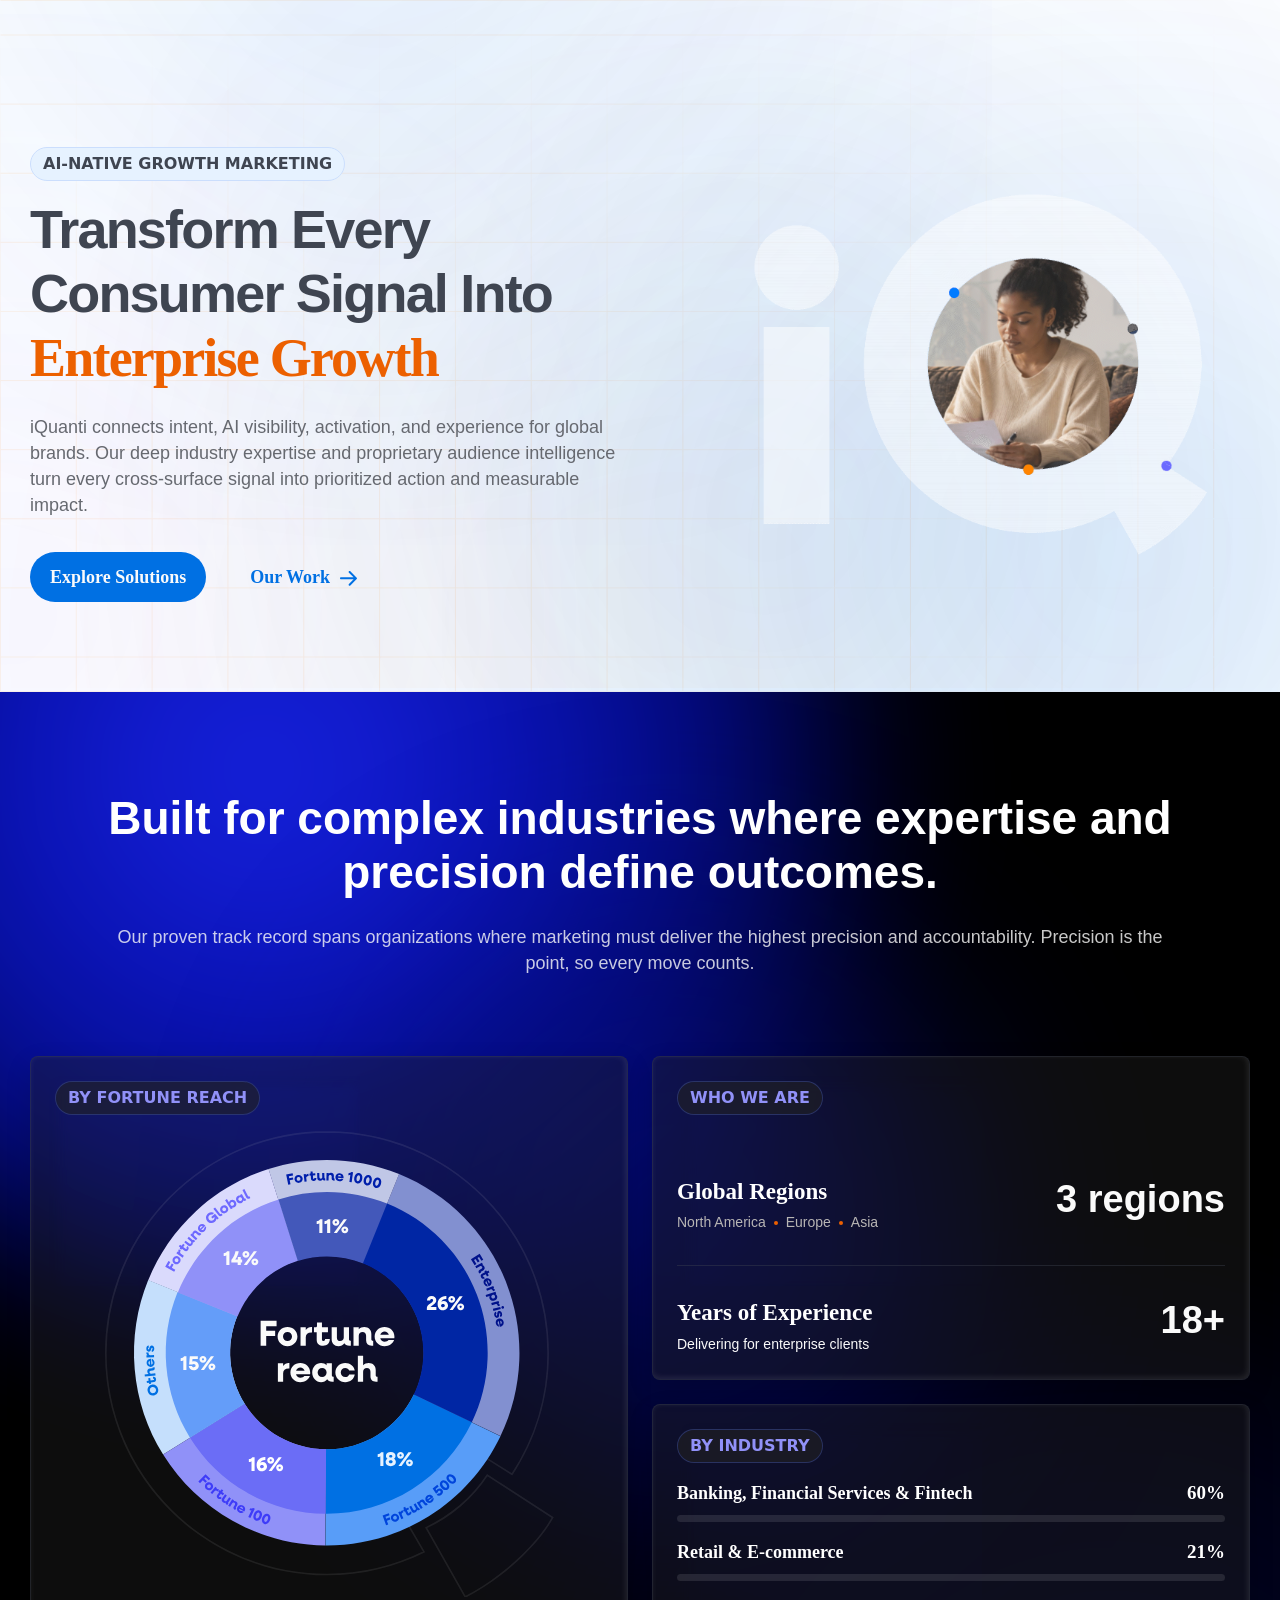
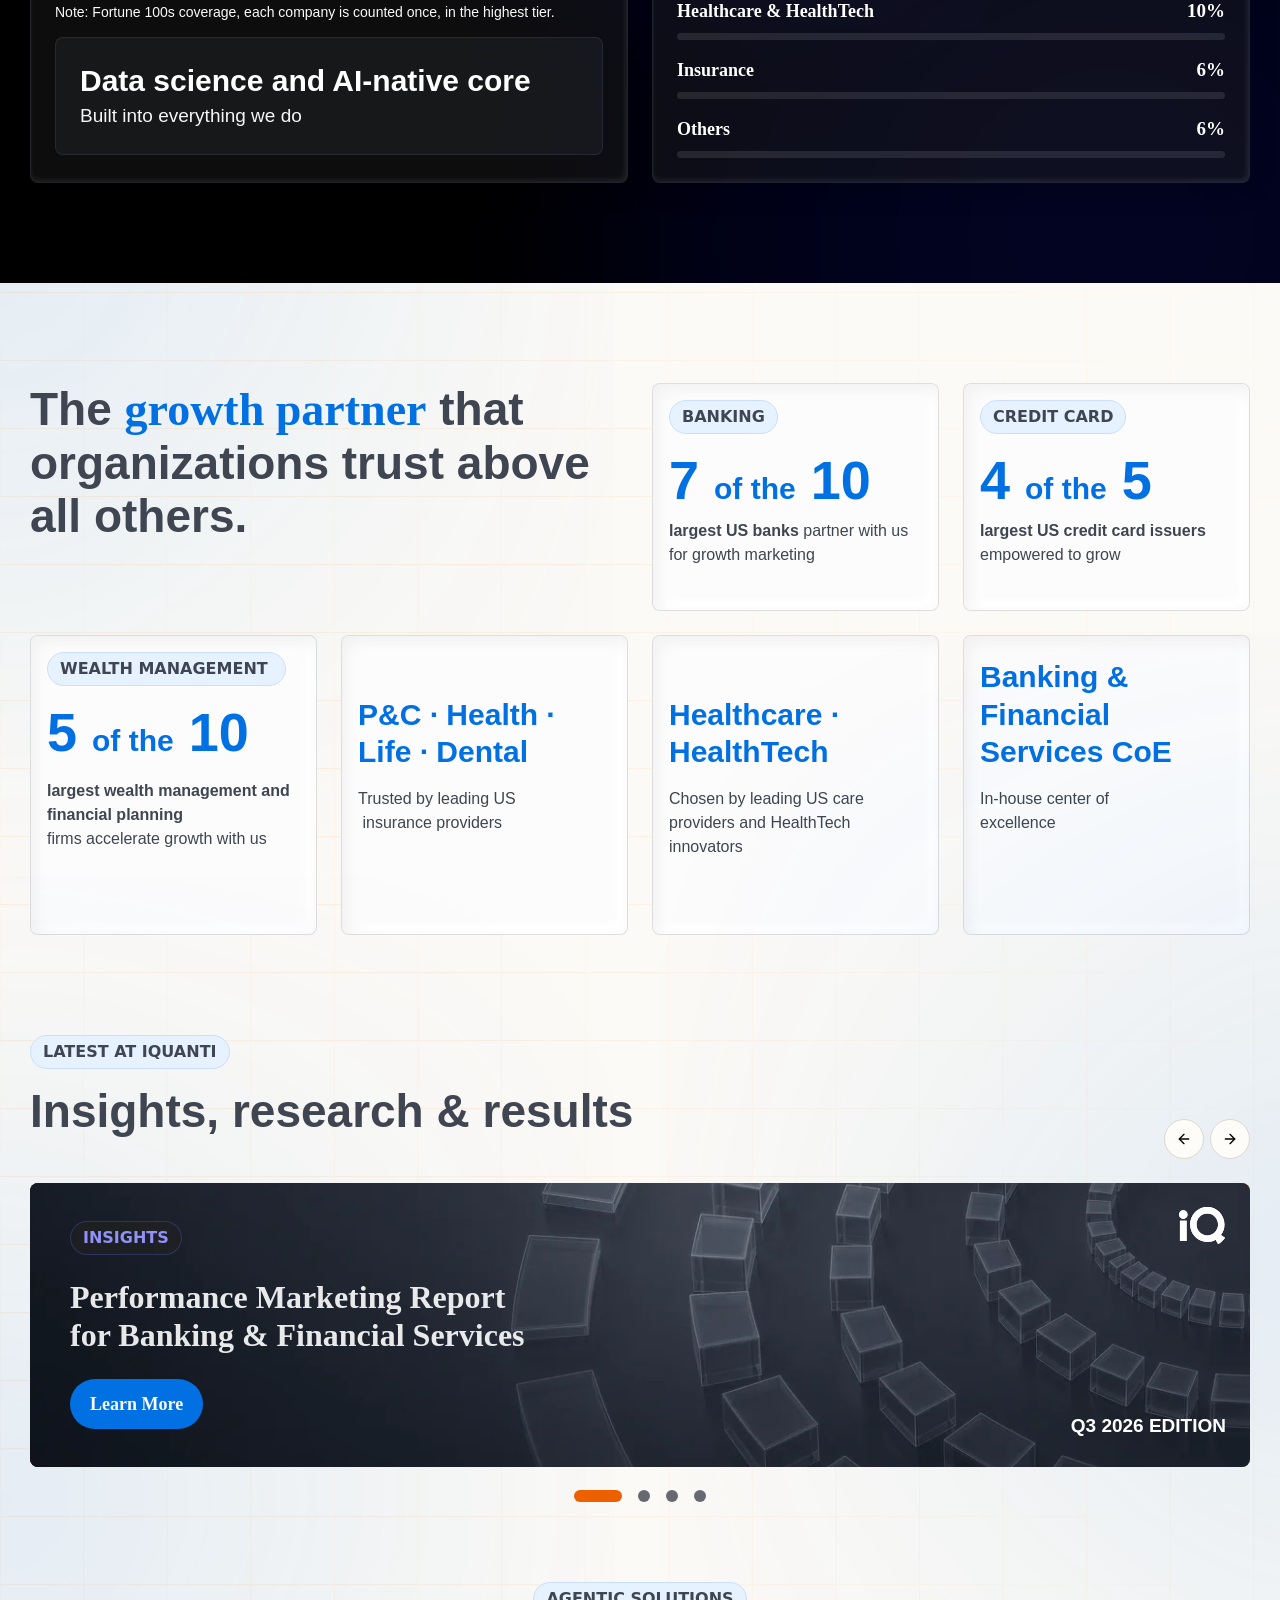
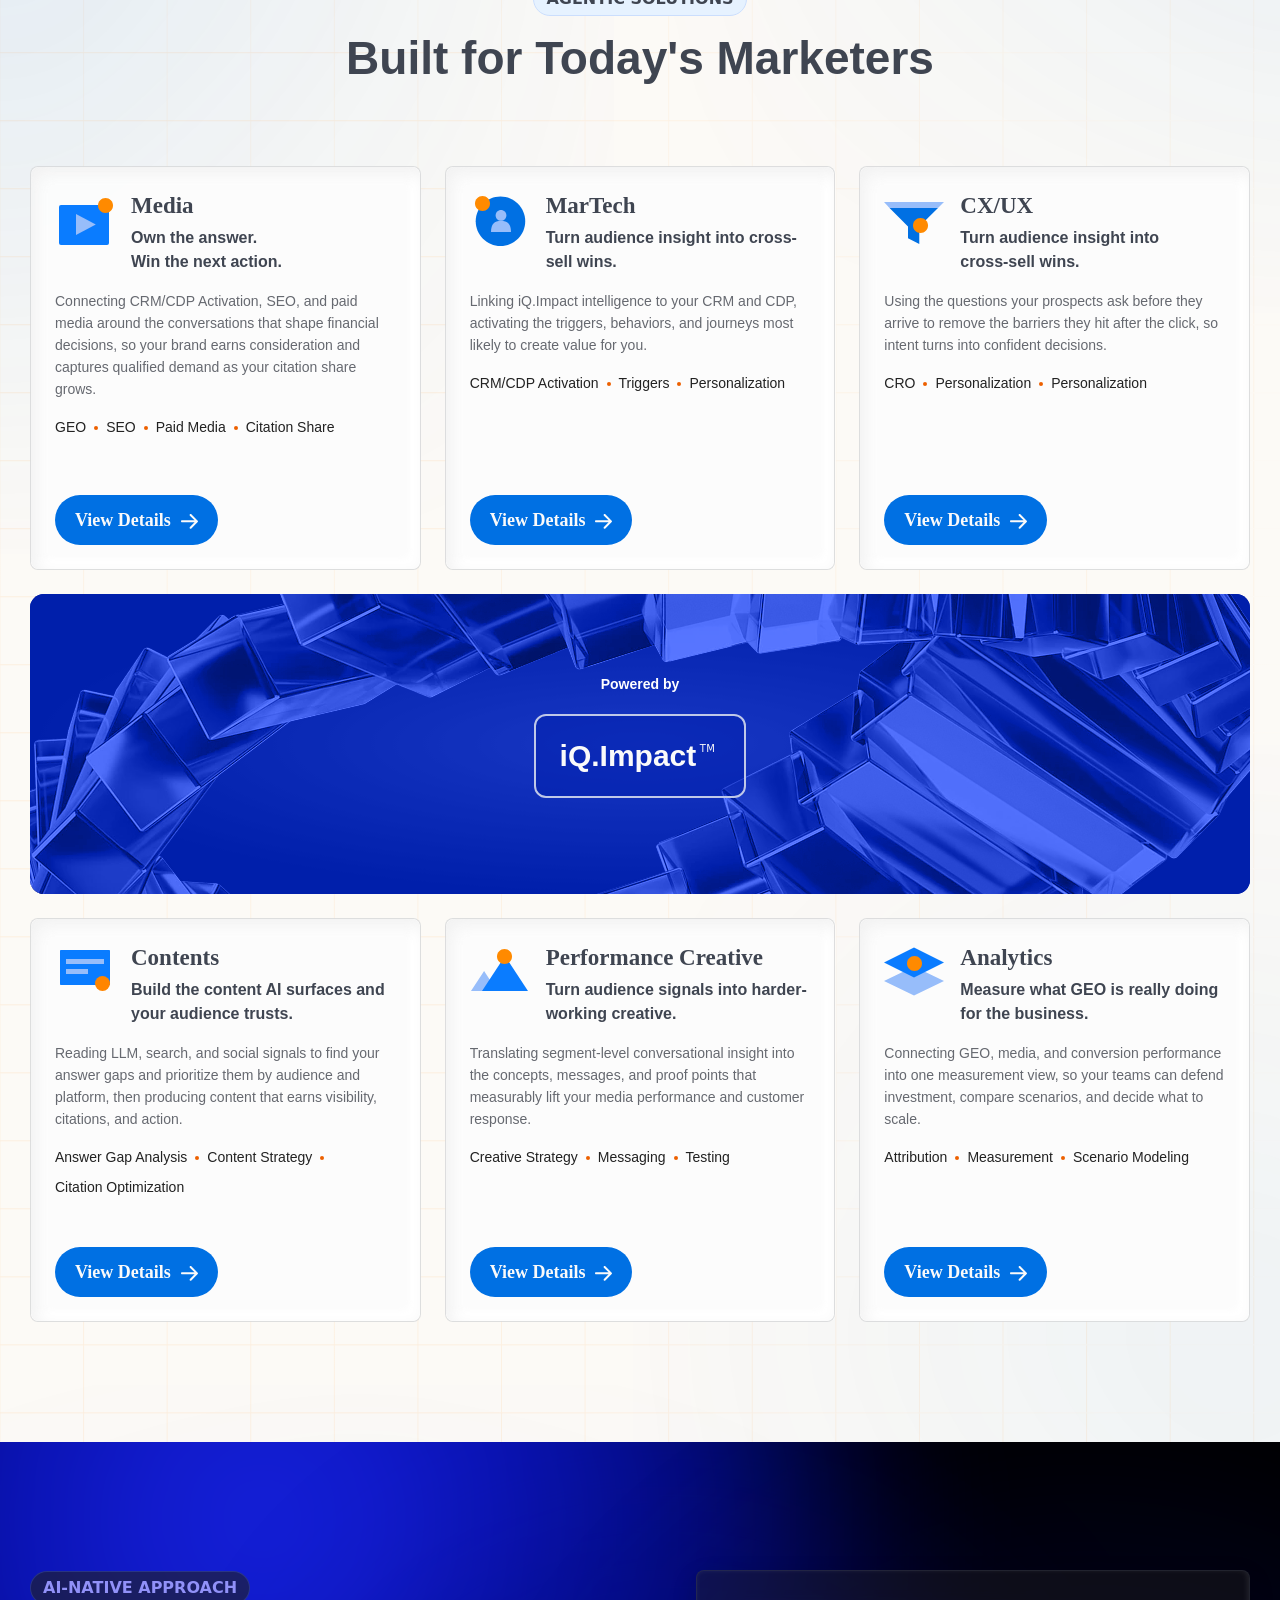
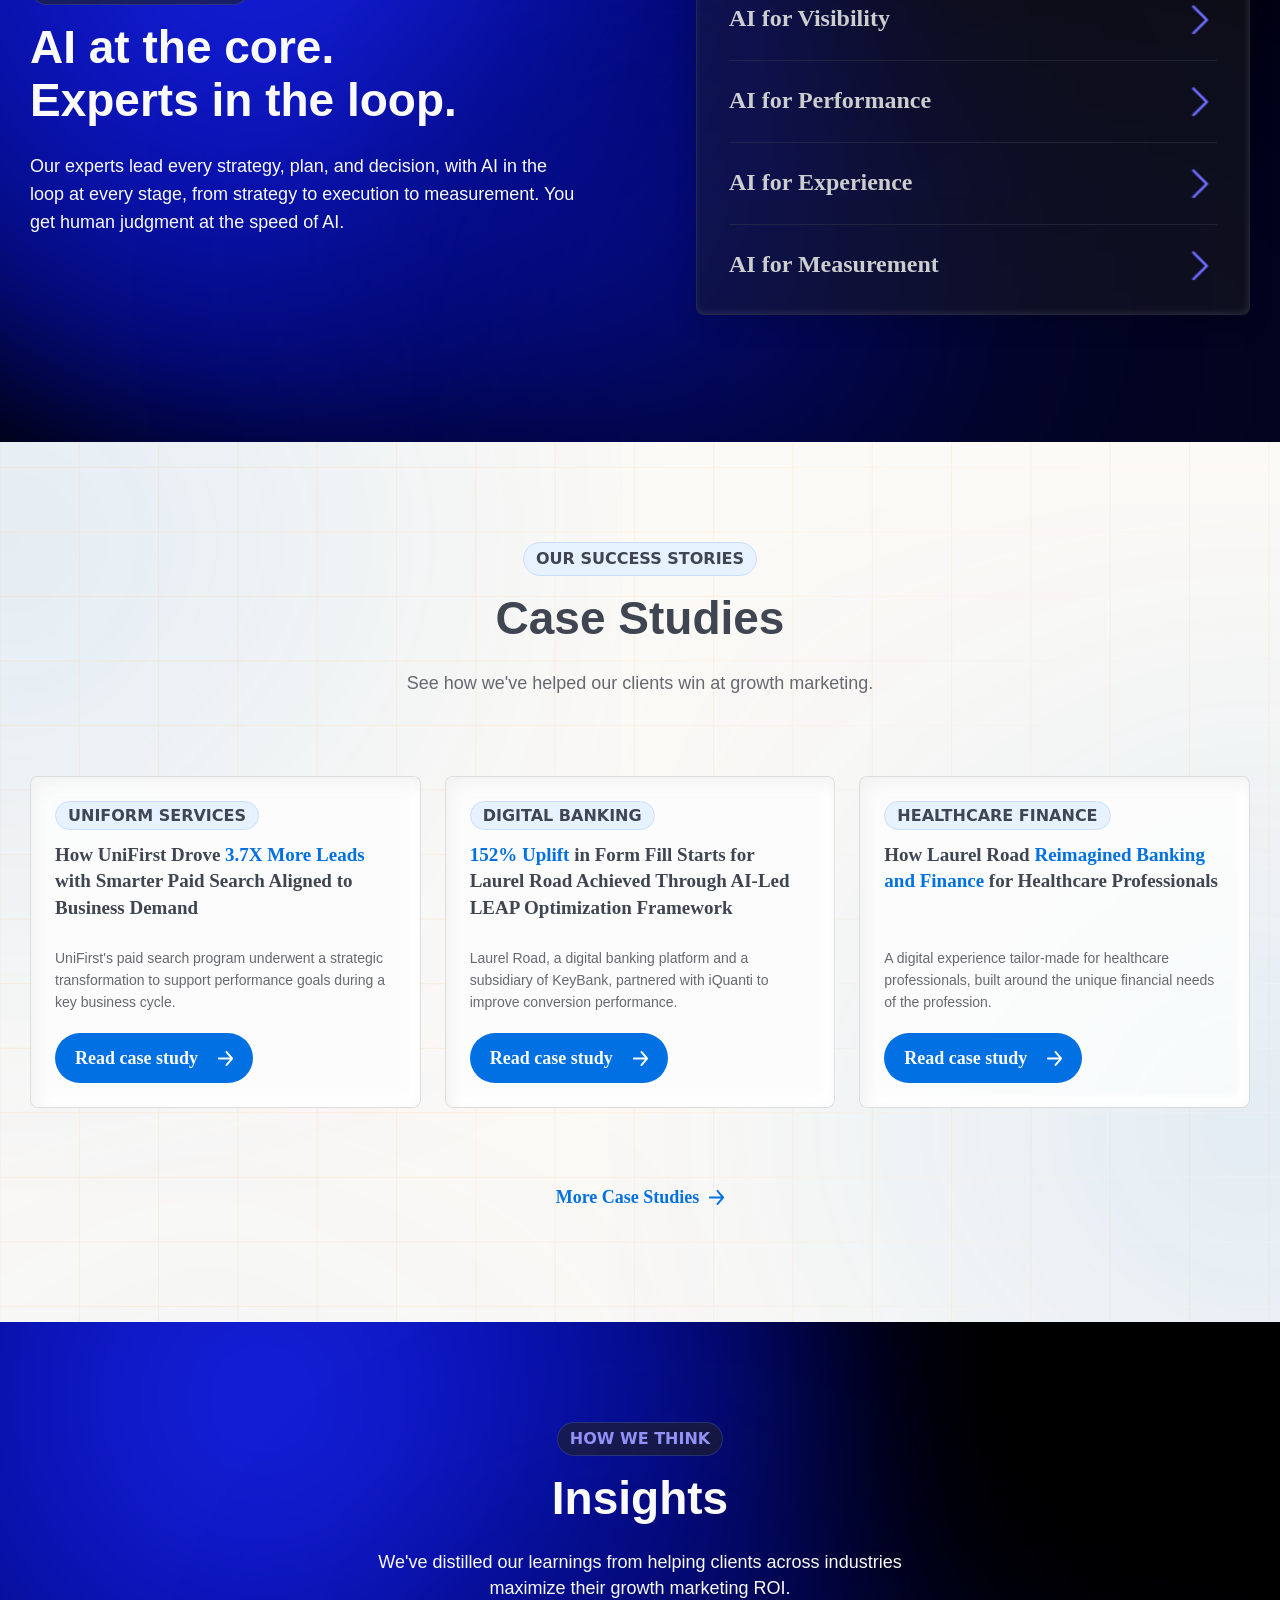
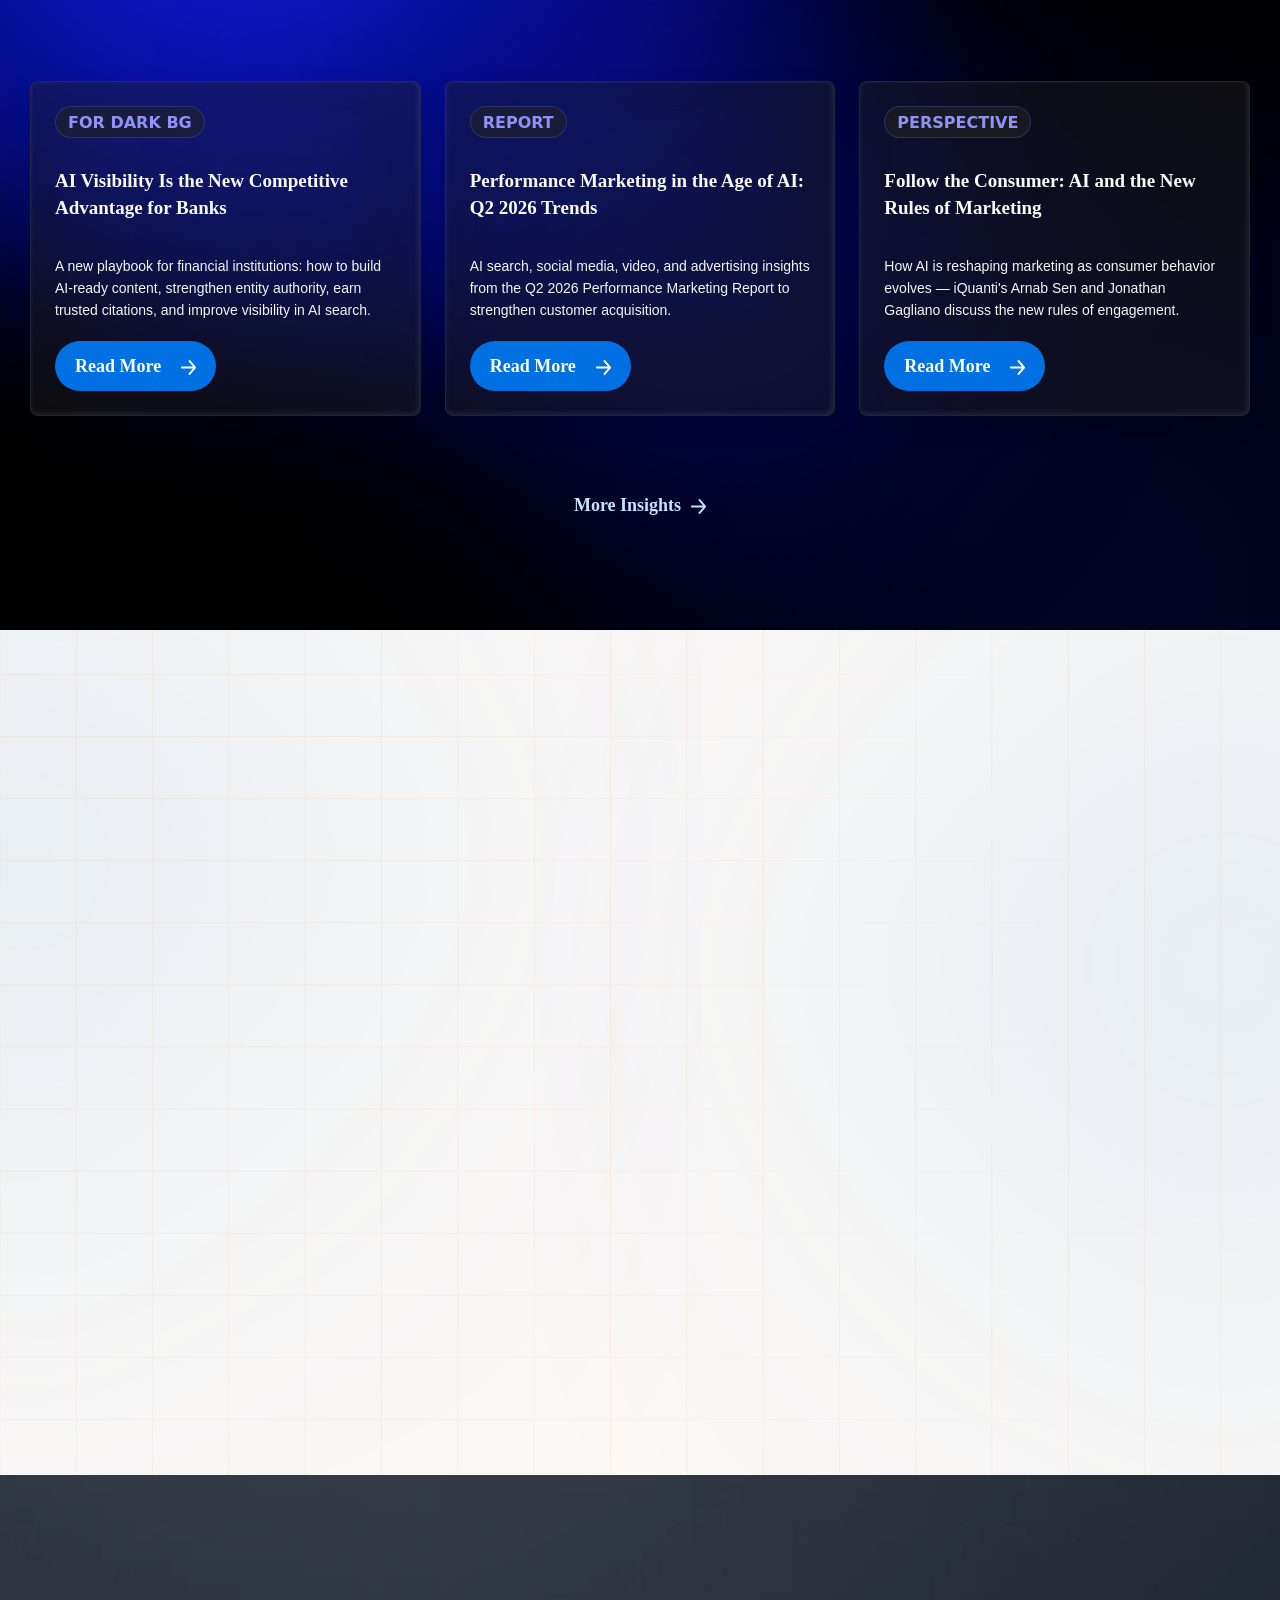
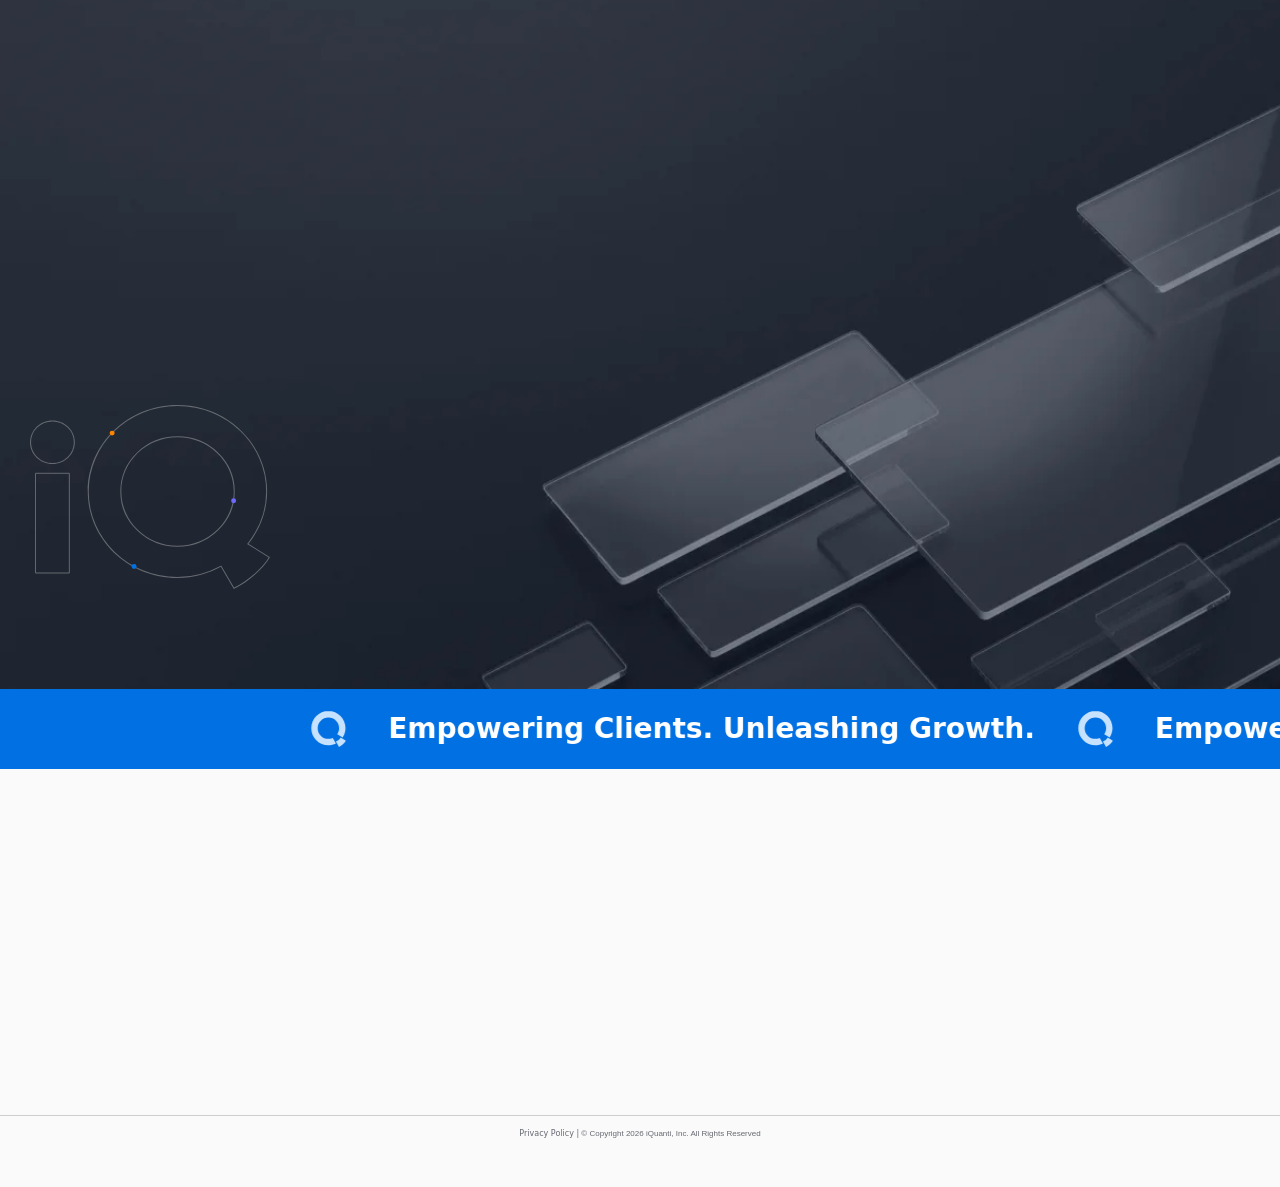
==== commit d7f3e8fa: "Accessibility Issue Fixing [13-11-2026] Insight Slider Fixing" ====
--- a/index.html
+++ b/index.html
@@ -648,12 +648,14 @@
                                         <div class="research-slide-float-image-info">
                                             <span class="showcase-member-name">Arnab Sen</span>
                                             <span class="showcase-member-pos">Chief Executive Officer</span>
-                                    </div>
-                                    <div class="research-slide-float-image">
-                                        <img src="assets/images/memeber-showcase-img-2.webp" alt="">
-                                    </div>
-
-
+                                         </div>
+                                </div>
+                                <div class="research-slide-float-image">
+                                    <img src="assets/images/memeber-showcase-img-2.webp" alt="">
+                                        <div class="research-slide-float-image-info">
+                                            <span class="showcase-member-name">Arnab Sen</span>
+                                            <span class="showcase-member-pos">Chief Executive Officer</span>
+                                         </div>
                                 </div>
 
                             </div>
@@ -1262,7 +1264,8 @@
                 <div class="accordion-content">
                       <div class="accordion-content-inner">
                             <p class="body-text-18 body-text-mid">
-Our experience and industry experts improve every journey so it stays compliant, on-brand, and built to convert.                            </p>
+Our experience and industry experts improve every journey so it stays compliant, on-brand, and built to convert.                           
+ </p>
                             <p class="body-text-18 body-text-mid">
                                 <em>AI in the loop:</em>.UX scoring and test ideation that show what to fix first.
                             </p>
--- a/blocks-css/research/style.css
+++ b/blocks-css/research/style.css
@@ -272,16 +272,18 @@
     bottom: 27px;
 }
 
-
 .research-slide-float-image-wrap {
     display:flex;
     align-items:flex-end;
     position: absolute;
-    bottom: -10px;
+    bottom: -5px;
+}
+.research-slide-float-image-wrap .research-slide-float-image {
+    position: relative;
 }
 
 .research-slide-float-image-wrap .research-slide-float-image:first-child {
-    margin-right: -90px;
+    margin-right: -85px;
 }
 
 .research-slide-float-image-info {
@@ -291,7 +293,9 @@
     background: var(--color-elevate-gray);
     position: absolute;
     border-radius: 5px;
-}
+    bottom: 20px;
+}
+
 .research-slide-float-image-info::before {
     content: "";
     position: absolute;
@@ -300,6 +304,38 @@
     background: var(--color-elevate-gray-60);
     z-index: -1;
     mix-blend-mode: multiply;
+}
+
+.research-slide-float-image .research-slide-float-image-info {
+    display: flex;
+    flex-direction: column;
+    align-items: center;
+    gap: 6px;
+    position: absolute;
+    width: 164px;
+}
+
+.research-slide-float-image .research-slide-float-image-info .showcase-member-name {
+    font-size: 14px;
+    line-height: 20px;
+    color: var(--color-primary-orange);
+    font-weight: 900;
+}
+
+.research-slide-float-image .research-slide-float-image-info .showcase-member-pos {
+    font-size: 11px;
+    line-height: 16px;
+    color: var(--color-pure-white);
+    font-weight: 800;
+}
+
+.research-slide-float-image-wrap .research-slide-float-image:first-child .research-slide-float-image-info {
+    left: -50px;
+    background: #0000005c;
+}
+
+.research-slide-float-image-wrap .research-slide-float-image:last-child .research-slide-float-image-info {
+    left: 32px;
 }
 /* ========================================
    SLIDE VARIATIONS
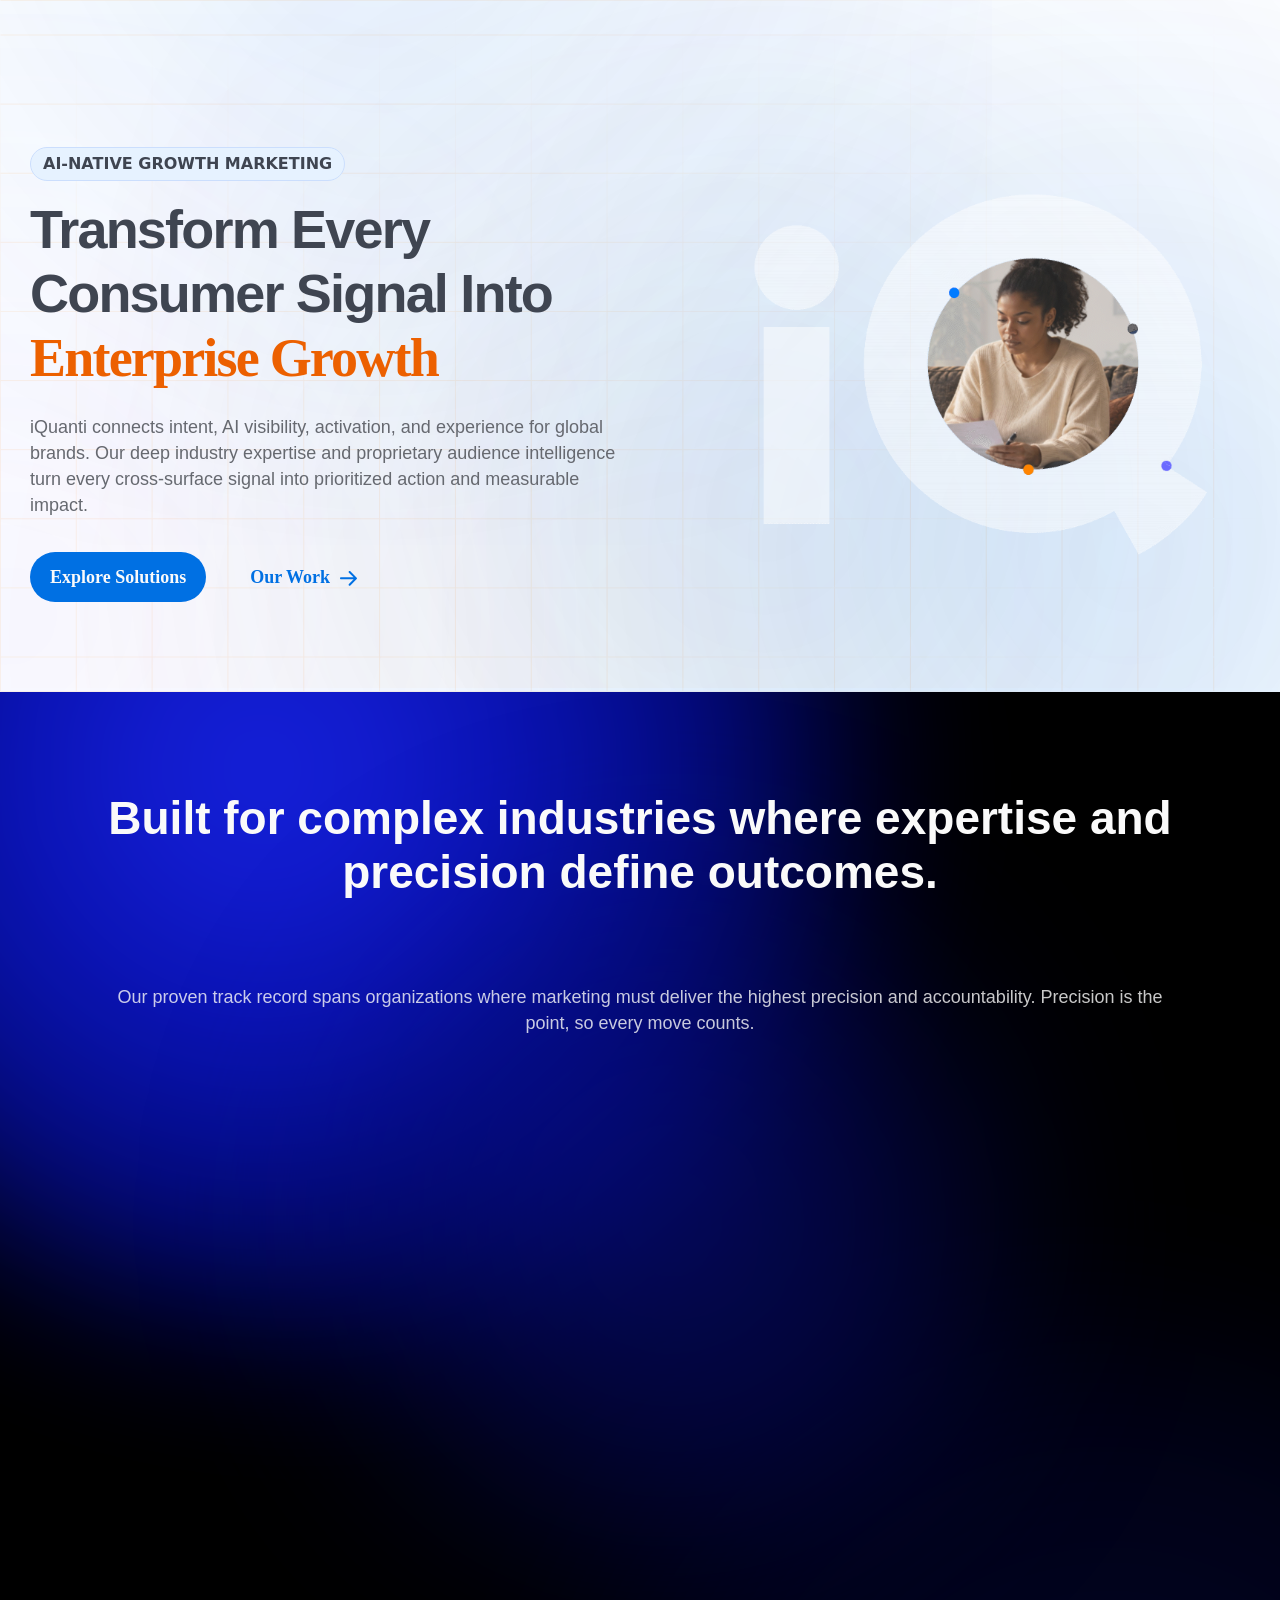
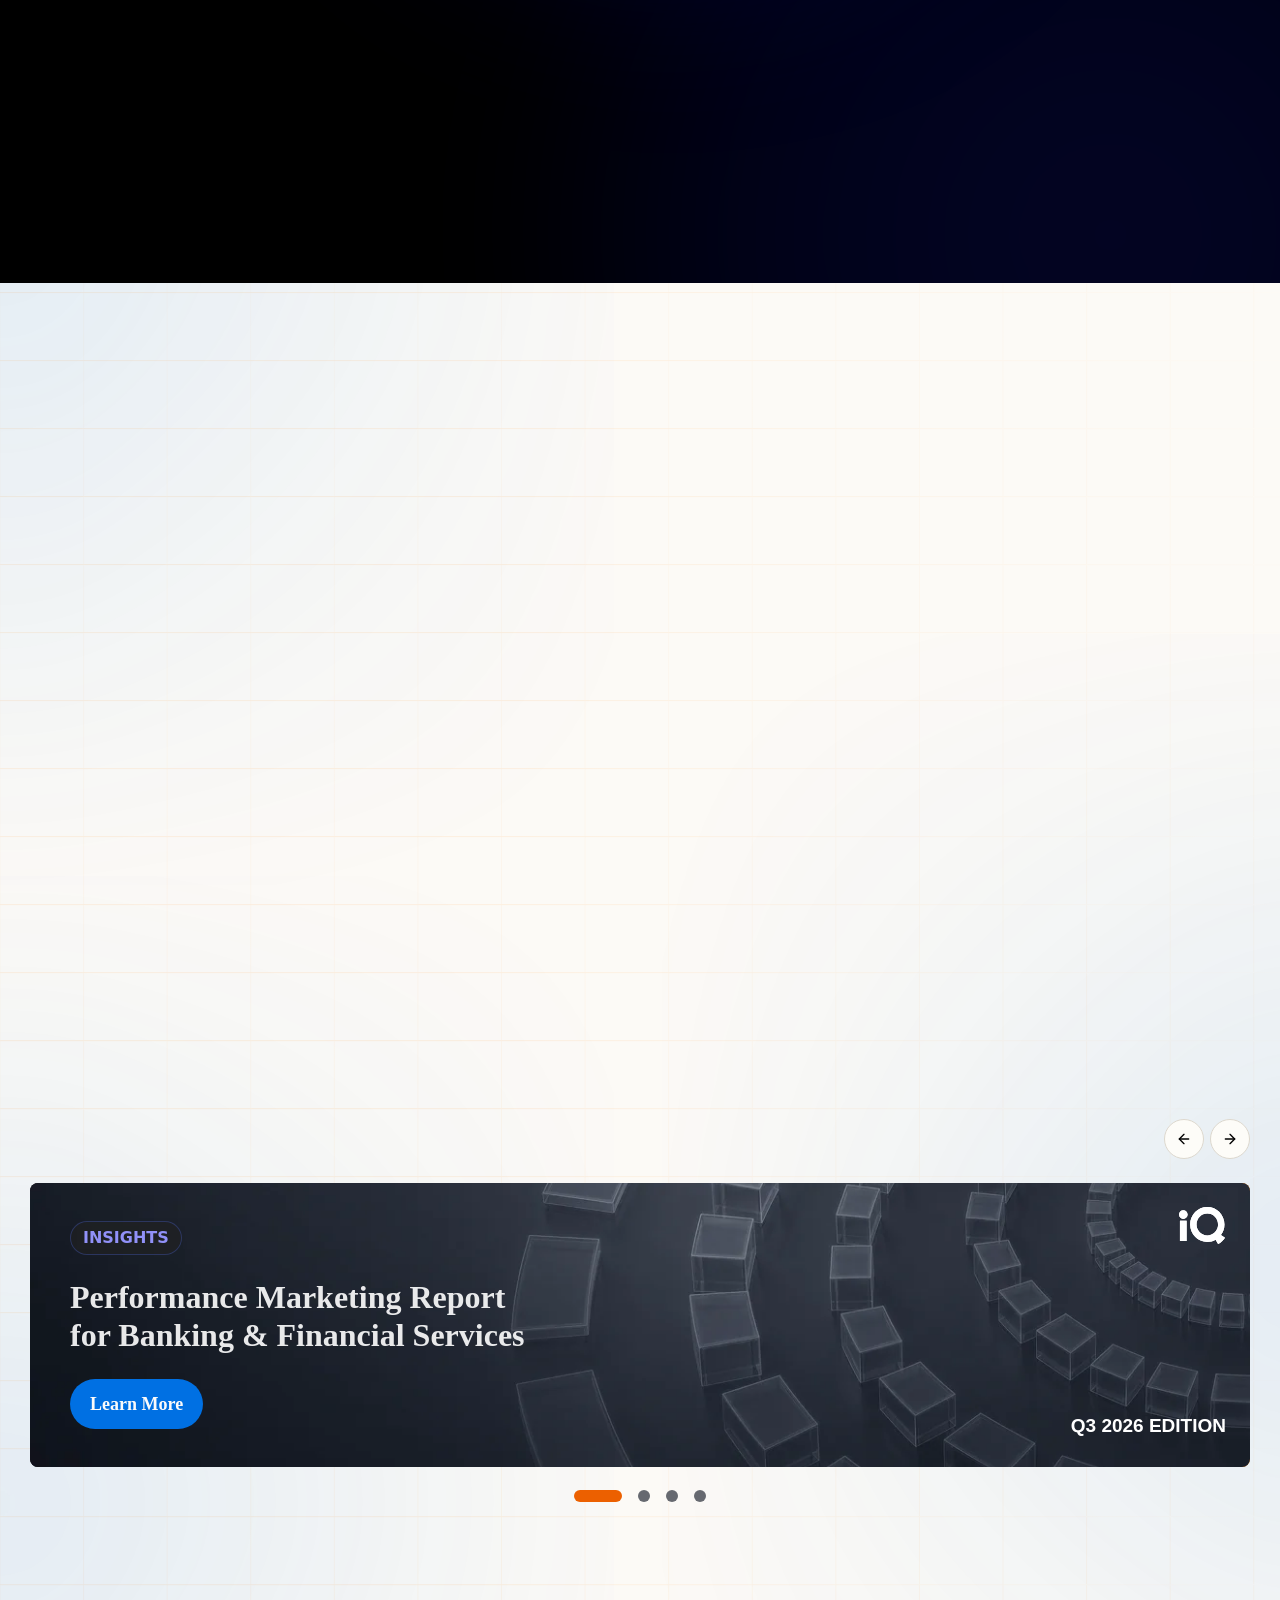
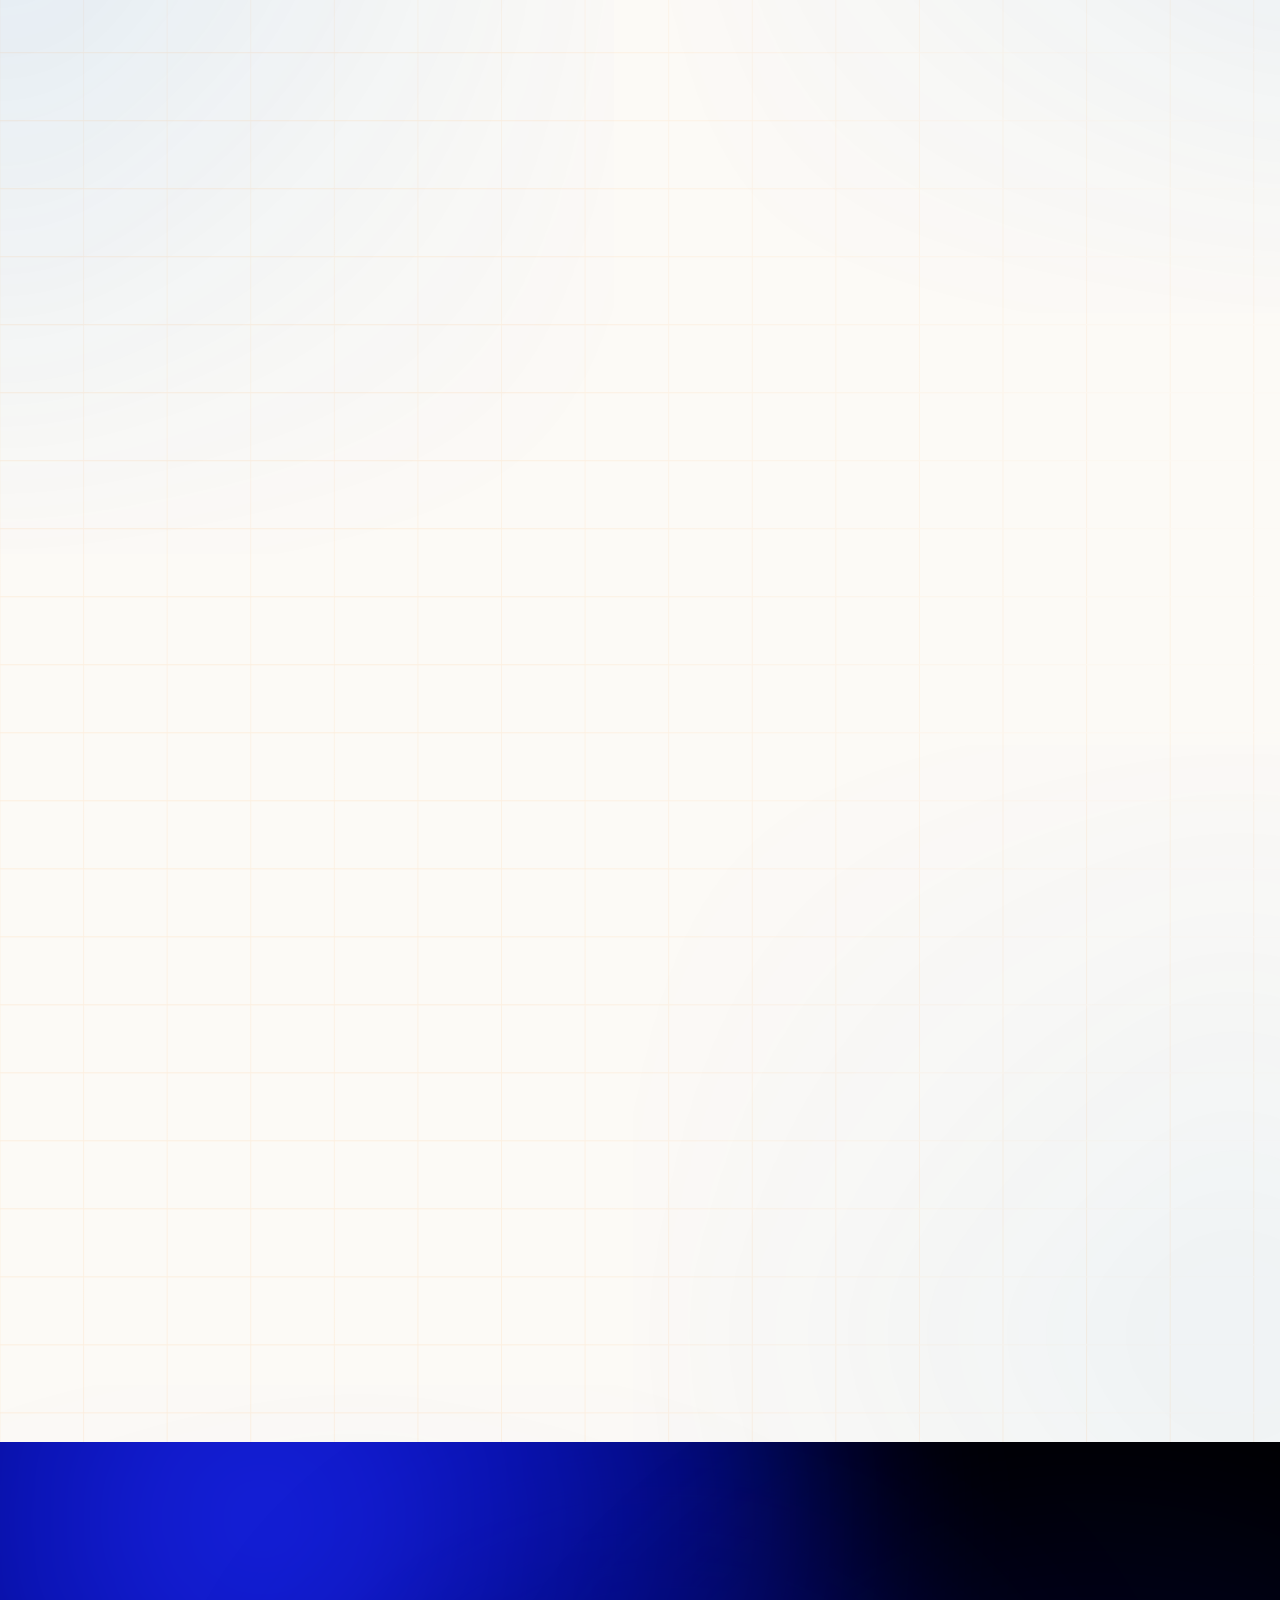
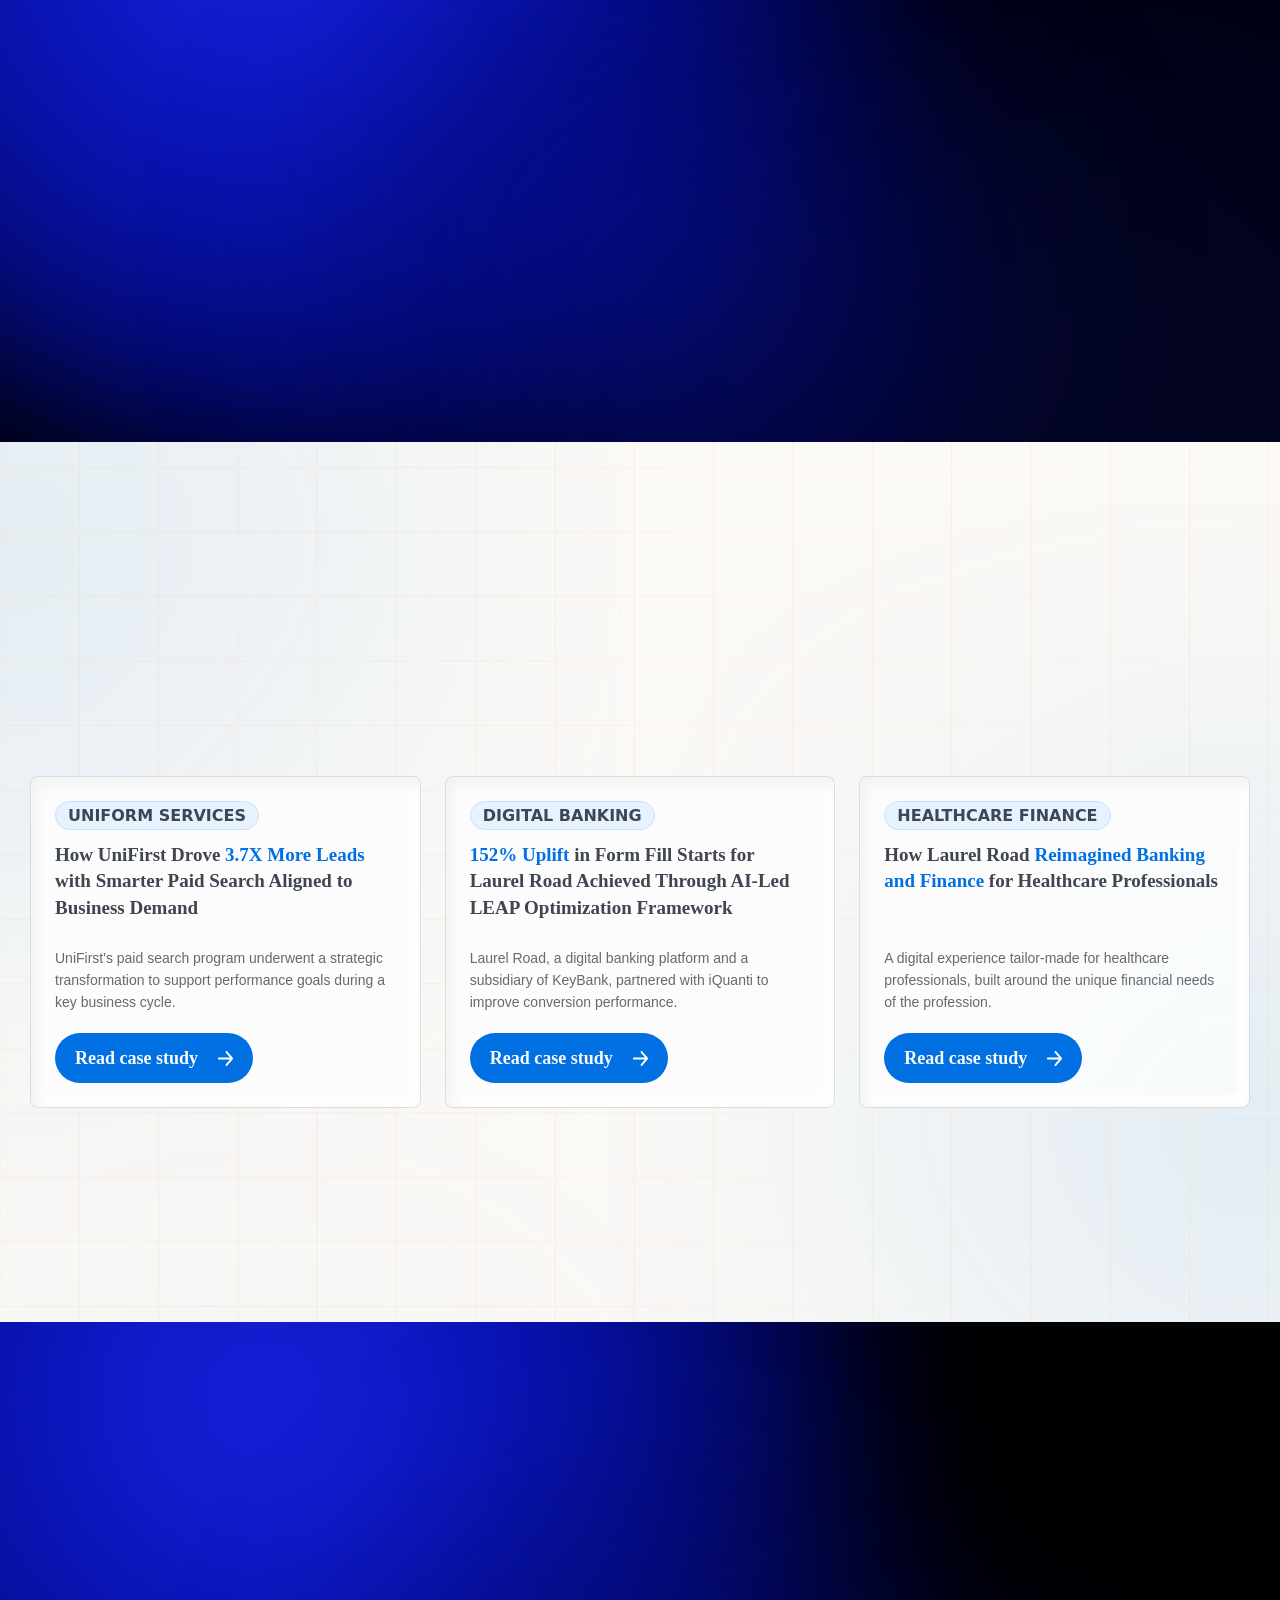
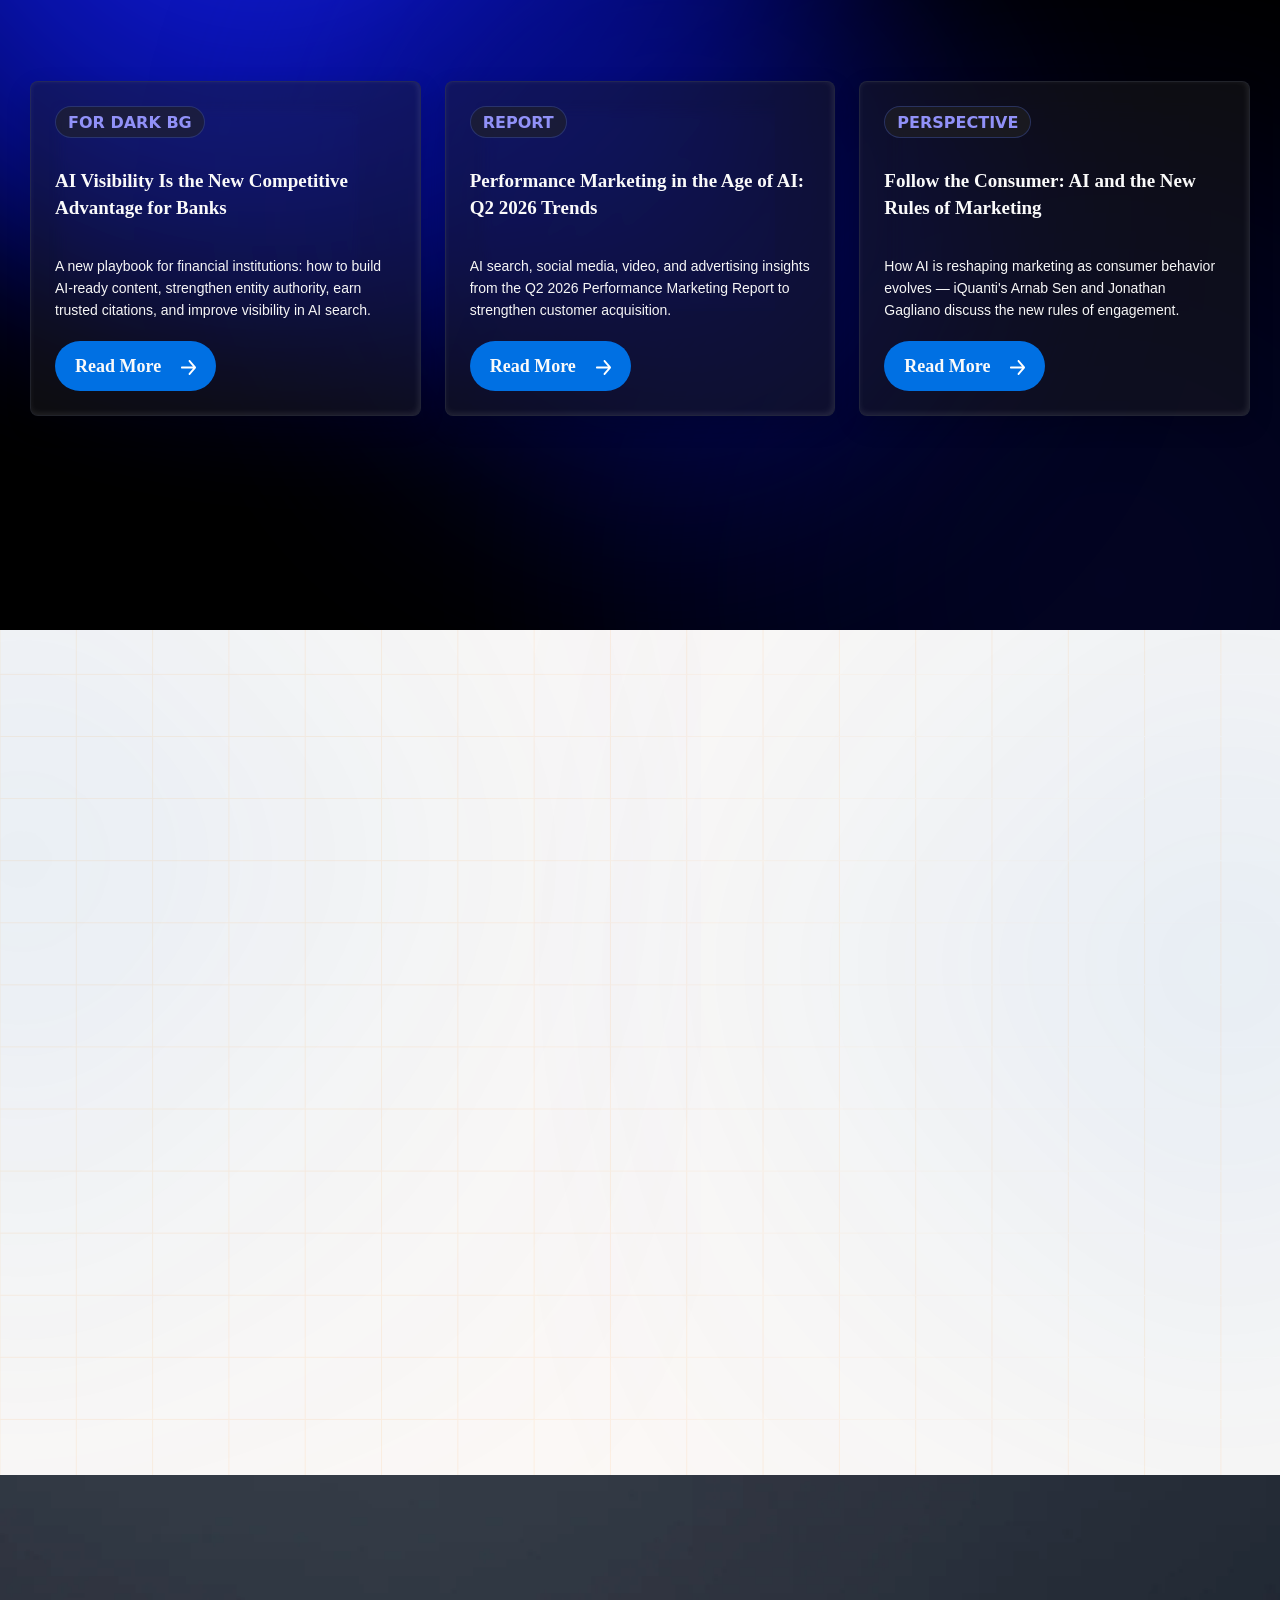
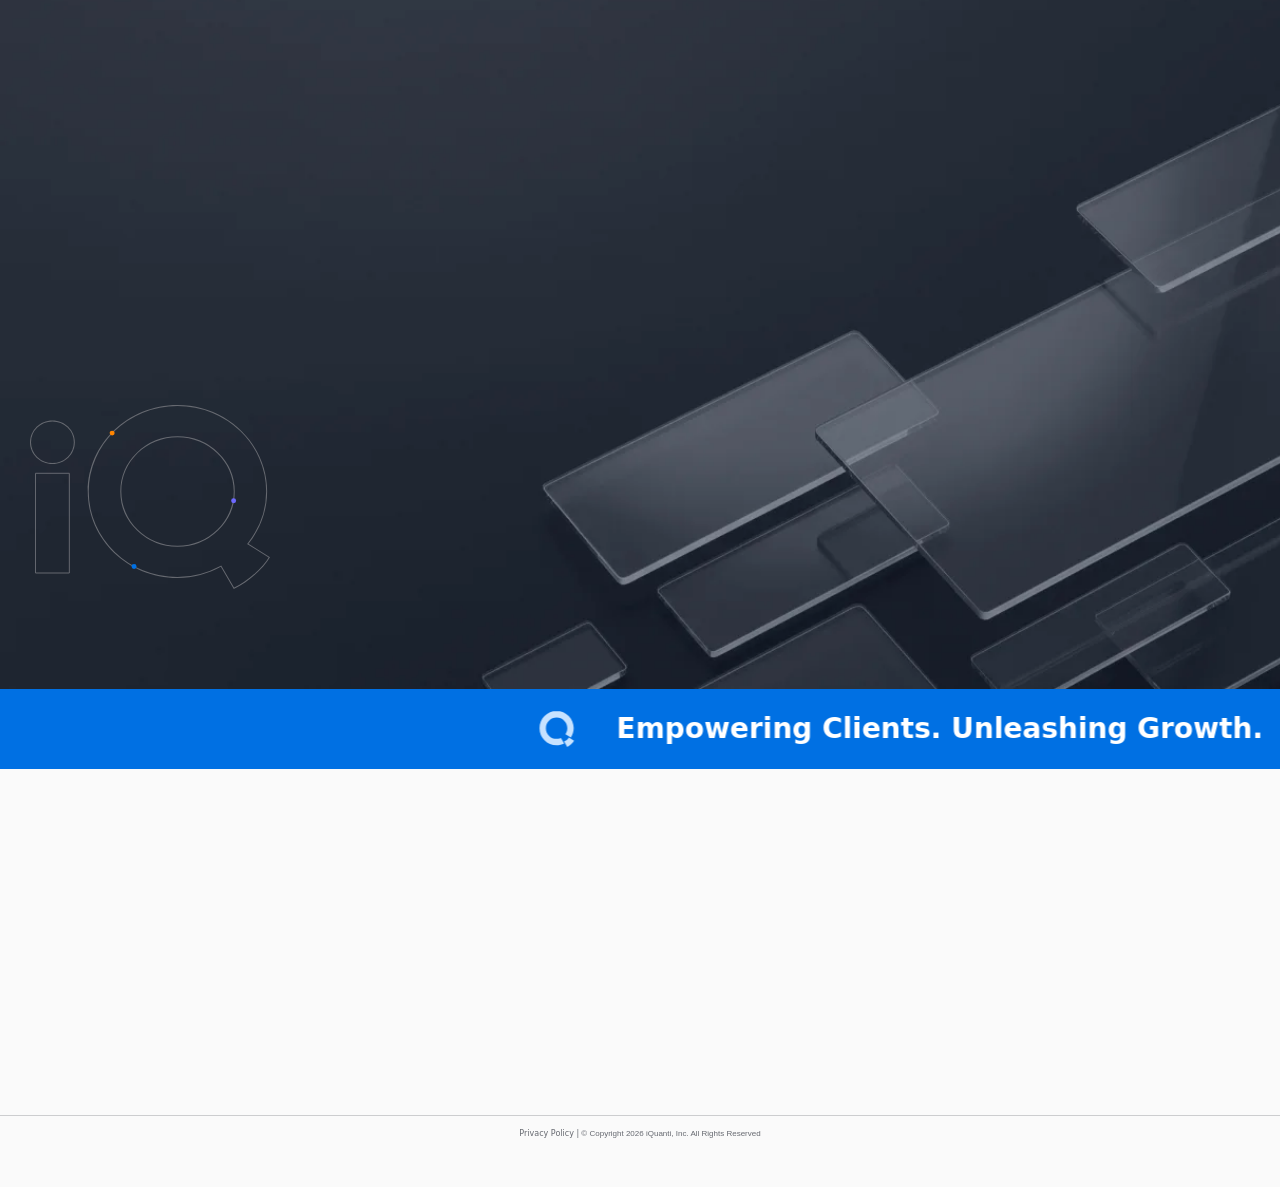
==== commit 7baa2518: "Client Latest Changes [16-11-2026]" ====
--- a/index.html
+++ b/index.html
@@ -145,7 +145,7 @@
 <!--Home page End-->
 
 <!-- Client Section Start -->
-<section class="client-section has-bg-image has-checks-line-bg">
+<section class="client-section has-bg-image has-checks-line-bg has-dark-bg">
         <div class="client-container container">
 
             <!-- Section Heading -->
@@ -1147,7 +1147,7 @@
 </div>
 
 <!--Native Section Start-->
-<section id="products" class="ai-native-section has-bg-image">
+<section id="products" class="ai-native-section has-bg-image has-dark-bg">
     <div class="ai-native-container container">
 
         <!-- Left Content -->
@@ -1907,7 +1907,7 @@
 <!-- Recognition & trust Section End -->
 		
 <!--Contact section Start-->
-<section id="contact" class="contact-section">
+<section id="contact" class="contact-section has-dark-bg">
     <div class="contact-container container">
 
         <div class="contact-grid">
--- a/blocks-css/hero/style.css
+++ b/blocks-css/hero/style.css
@@ -20,7 +20,8 @@
 }
 
 .hero-section .section-label-sup {
-    margin-bottom: 12px;
+    margin-bottom: 16px;
+    line-height: 1.246;
 }
 
 .hero-section .section-label-sup sup {
@@ -197,7 +198,6 @@
 .hero-grid .hero-content h1 {
     margin-bottom: 24px;
     letter-spacing: -1.8px;
-    line-height: 1.1875;
 }
 
 .hero-grid .hero-content .hero-description {
@@ -321,7 +321,7 @@
 
 .hero-grid.iq-justify-content-center .hero-content {
     width: 100%;
-    max-width: 677px;
+    max-width: 699px;
     text-align: center;
 }
 
@@ -350,11 +350,22 @@
 
 /* IQ Impact Landing Page Hero */
 .iq-impact-hero-section {
-    background: url("../../assets/images/big-radial-vector.webp"), url("../../assets/images/hero-banner-checks-line-bg.svg");
+    position: relative;
+}
+
+.iq-impact-hero-section::before {
+    content: "";
+    background: url(../../assets/images/big-radial-vector.webp);
     background-repeat: no-repeat;
     background-position: center;
-}
-
+    width: 100%;
+    height: 100%;
+    display: block;
+    position: absolute;
+    background-size: contain;
+    bottom: 0;
+    left: 0;
+}
 /* Hero Artwork Floating Animation */
 
 @keyframes iqHeroFloat {
@@ -394,6 +405,7 @@
     .hero-section {
         padding-block: 147px 90px;
     }
+
 }
 
 @media (min-width: 1380px) {
@@ -407,8 +419,11 @@
     }
 
     .iq-impact-hero-section {
-        min-height: 772px;
-    }
+        min-height: 800px;
+        align-items: flex-start;
+        padding-block: 208px 90px;
+    }
+
 }
 
 @media (max-width: 1380px) {
--- a/blocks-css/page-banner/style.css
+++ b/blocks-css/page-banner/style.css
@@ -11,6 +11,10 @@
 .banner-main .banner-content {
     display: flex;
     flex-direction: column;
+}
+
+.home-hero-section .hero-grid .hero-content h1 {
+    line-height: 1.1875;
 }
 
 .our-works-banner {
--- a/assets/css/style.css
+++ b/assets/css/style.css
@@ -62,6 +62,7 @@
     --color-electric-blue-50: #80BCFE;
     --color-electric-blue-25: #BEDDFF;
     --color-ice-blue: #C6E2FF;
+    --color-sky-light: #649DF9; 
 
 
     /* ========================================
@@ -179,7 +180,8 @@
 .headline-2,
 .sub-head-1,
 .sub-head-2,
-.number-headline {
+.number-headline,
+.pill-body-text-14-cap {
     font-family: "neulis-neue", sans-serif;
     margin: 0;
 }
@@ -361,8 +363,9 @@
 ======================================== */
 .pill-body-text-14-cap {
     font-size: 14px;
-    line-height: 1.714;
+    line-height: 1.7145 !important;
     text-transform: uppercase;
+    font-family: "neulis-neue", sans-serif;
 }
 
 /* ========================================
@@ -376,6 +379,12 @@
 [tabindex]:focus-visible, a:focus-visible, button:focus-visible {
     outline: 2px solid var(--color-electric-blue-75, #419BFC);
     outline-offset: 2px;
+}
+
+.site-header .menu-close.has-focus,.site-header .menu-close:focus,.site-header .menu-close:focus-visible {
+    outline: 2px solid var(--color-electric-blue-75,#419bfc);
+    outline-offset: 2px;
+    border-radius: 4px
 }
 
 /* ========================================
@@ -416,7 +425,7 @@
     overflow: hidden;
     isolation: isolate;
     pointer-events: none;
-    z-index: 0;
+    z-index: -1;
     /* Keep expensive blur paint inside the section so Lenis scroll stays smooth. */
     contain: paint;
     transform: translateZ(0);
@@ -646,6 +655,12 @@
 
 .iq-pblk-default {
     padding-block: 120px !important;
+}
+.iq-overflow-hidden {
+    overflow: hidden !important;
+}
+.iq-overflow-clip {
+    overflow: clip !important;
 }
 /* ========================================
    From Global CSS
@@ -944,7 +959,14 @@
     border: 1px solid rgba(63, 69, 81, 0.4) !important;
 }
 
-
+.has-glass-effect.has-glass-charcoal-60 {
+    background: rgba(34, 34, 34, 0.6);
+    border: 1px solid var(--color-elevate-gray) !important;
+}
+
+.has-glass-effect.has-glass-charcoal-40 {
+    background: rgba(34, 34, 34, 0.4);
+}
 
 /* Optional: Reusable Blur Helper Classes */
 .blur-xs { --glass-blur: 2px; }
@@ -1152,12 +1174,9 @@
     font-weight: 700;
 }
 
-.heading-wrap.heading-wrap-dark h2{
-    color: var(--color-pure-white);
-}
 
 .heading-wrap.heading-wrap-dark p{
-    color: var(--color-pure-white);
+    color: var(--color-off-white);
 }
 /* ========================================
    HEADER
@@ -1216,7 +1235,7 @@
     margin: 0;
     padding: 4px;
     background: var(--color-elevate-gray);
-    gap: 5px;
+    gap: 4px;
     border-radius: 100px;
 }
 
@@ -1252,15 +1271,9 @@
 
 .site-header .main-navigation a:hover,
 .site-header .main-navigation a.active {
-    color: var(--color-elevate-gray);
-    background: var(--color-pure-white);
-    font-weight: 700;
-}
-
-.site-header .main-navigation a.active {
-    color: #0E1216;
-    background: var(--color-pure-white);
-    font-weight: 500;
+    color: var(--color-electric-blue);
+    background: var(--color-off-white);
+    font-weight: 600;
 }
 
 
@@ -1588,7 +1601,8 @@
     margin-bottom: 0;
 }
 
-.key-tags span:not(:last-child)::after {
+.key-tags span:not(:last-child)::after,
+.key-tags.key-tags-dots-left span::before {
     content: "";
     display: inline-block;
     width: 4px;
@@ -1601,9 +1615,13 @@
 }
 
 .has-glass-dark .key-tags span {
-    color: var(--color-warm-gray);
-}
-
+    color: var(--color-cool-gray);
+}
+
+
+.key-tags.key-tags-dots-left span::after {
+    display: none;
+}
 
 
 
@@ -2555,6 +2573,19 @@
     border: 0;
 }
 
+/* Info Card CSS */
+.info-card.info-card-dark .info-card-inner .info-card-title {
+    margin: 0 0 16px;
+    max-height: 88px;
+    overflow: hidden;
+    display: -webkit-box;
+    -webkit-box-orient: vertical;
+    -webkit-line-clamp: 3;
+    color: var(--color-elevate-gray);
+}
+
+
+
 /* Media Query Start Here */
 
 @media (min-width: 768px) {
@@ -2576,7 +2607,7 @@
 
     /* Sticky Header Light Mode*/
     .site-header.sticky-header > .container{
-        padding: 5px 0 4px 24px;
+        padding: 5px 5px 5px 24px;
         background-color: var(--color-elevate-gray);
         border-radius: 112px;
         max-width: 900px;
@@ -2606,12 +2637,9 @@
     }
 
     .site-header.sticky-header .header-contact {
-        position: absolute;
-        right: 0;
-        top: 0;
-        bottom: 0;
         font-size: 19px;
         line-height: 28px;
+        padding: 6px 17px;
     }
 
     /* Sticky Header Dark Mode*/
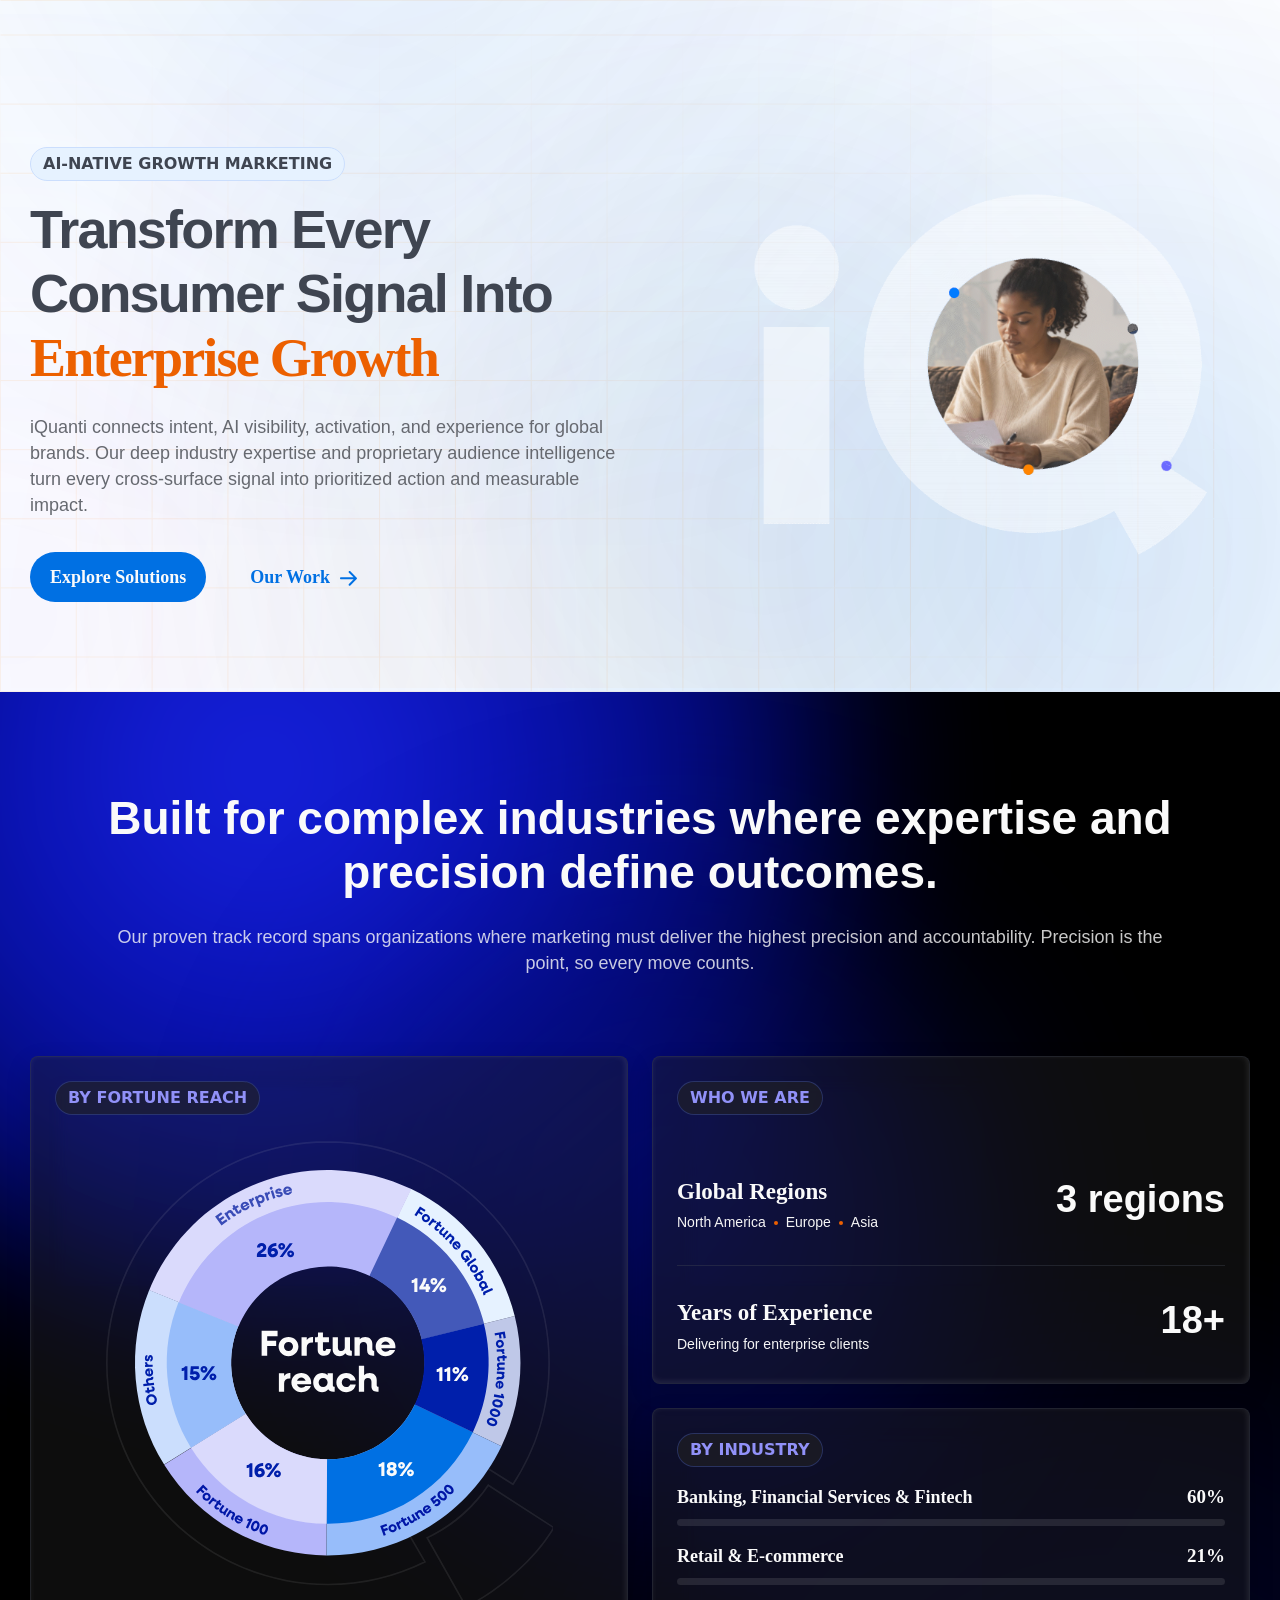
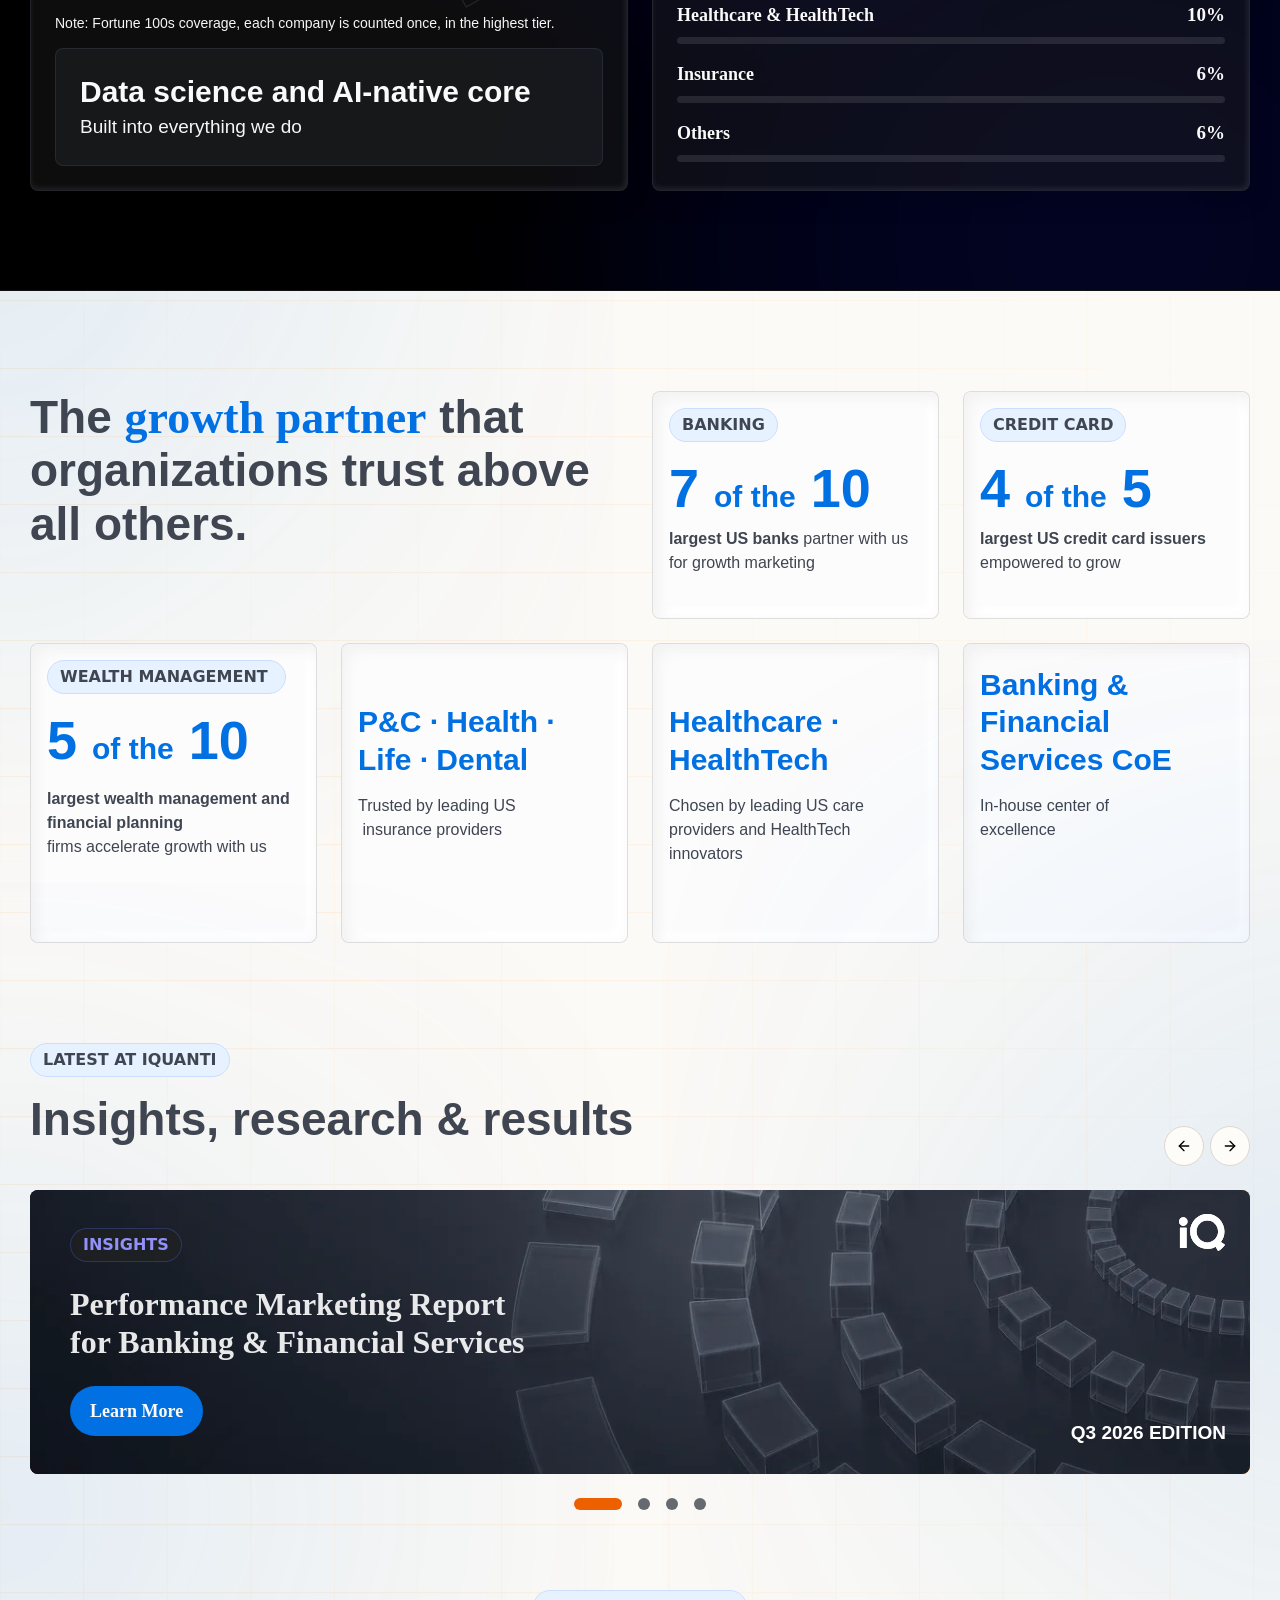
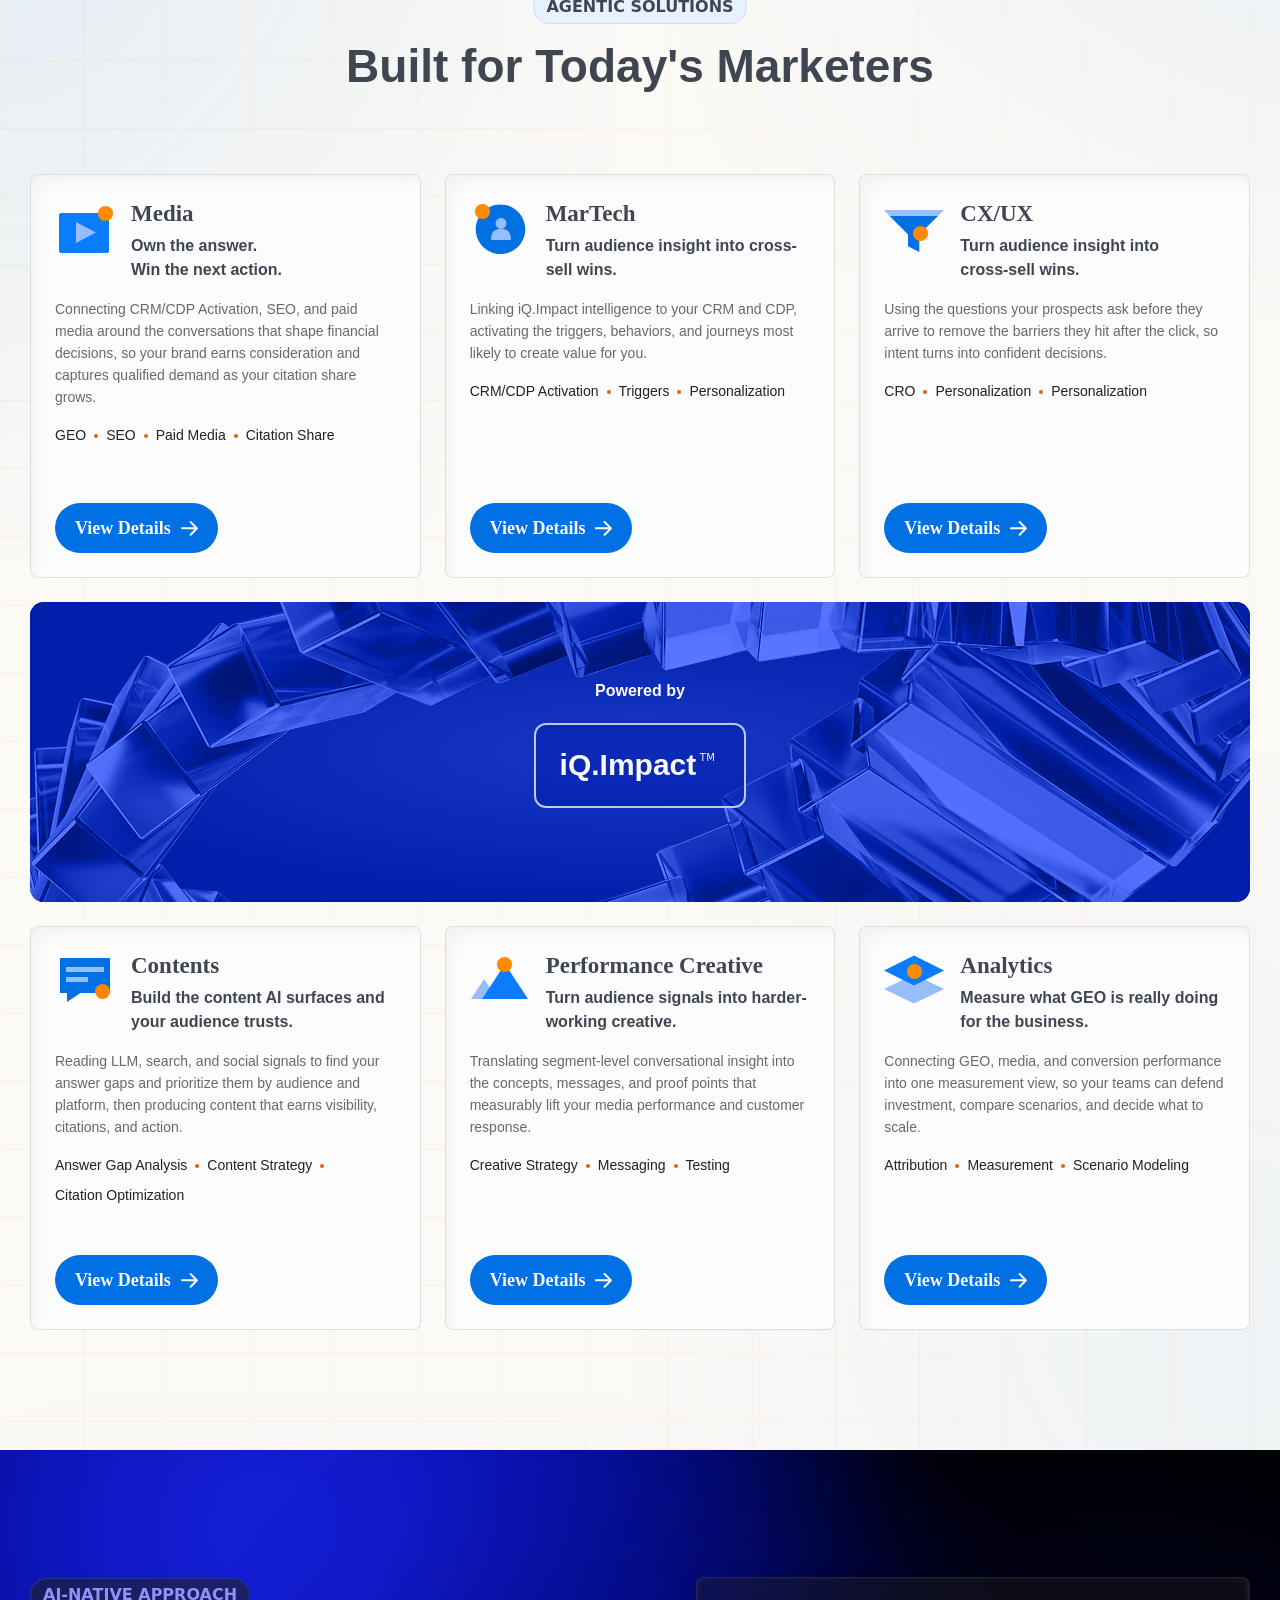
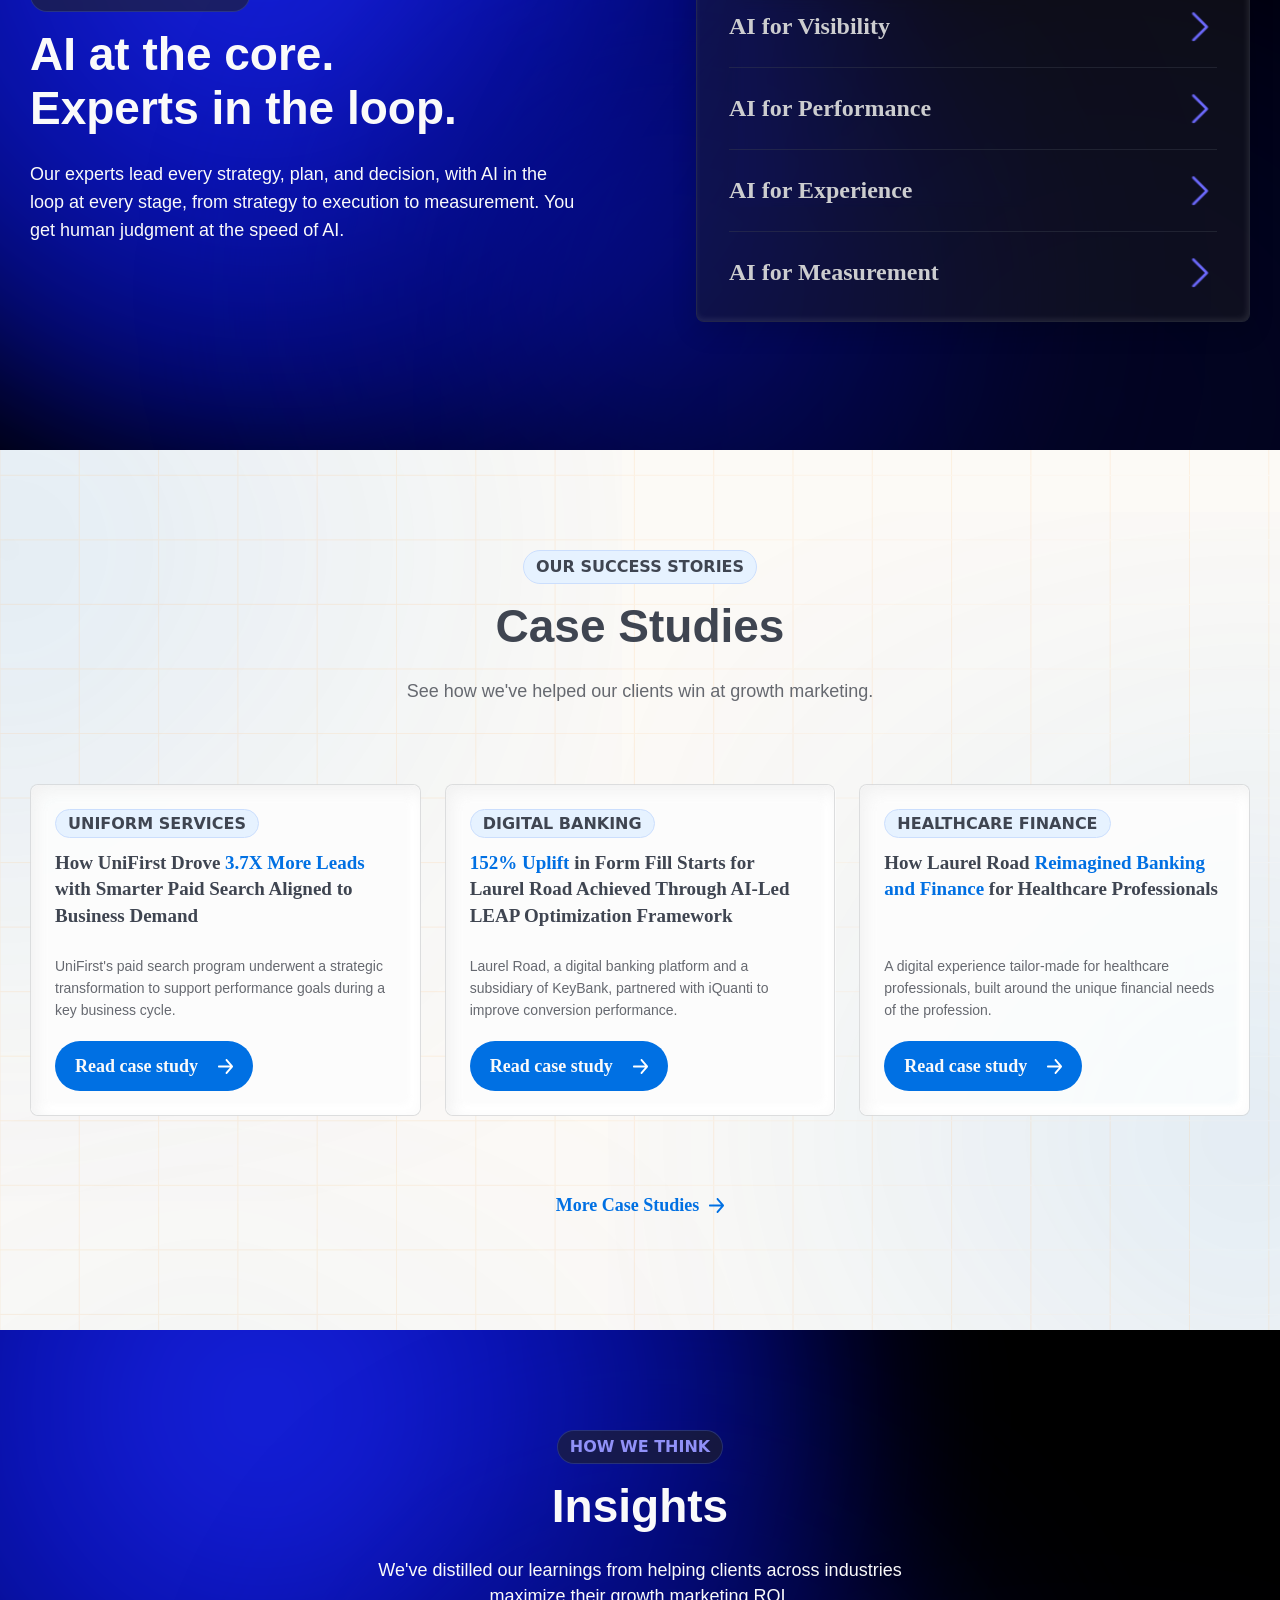
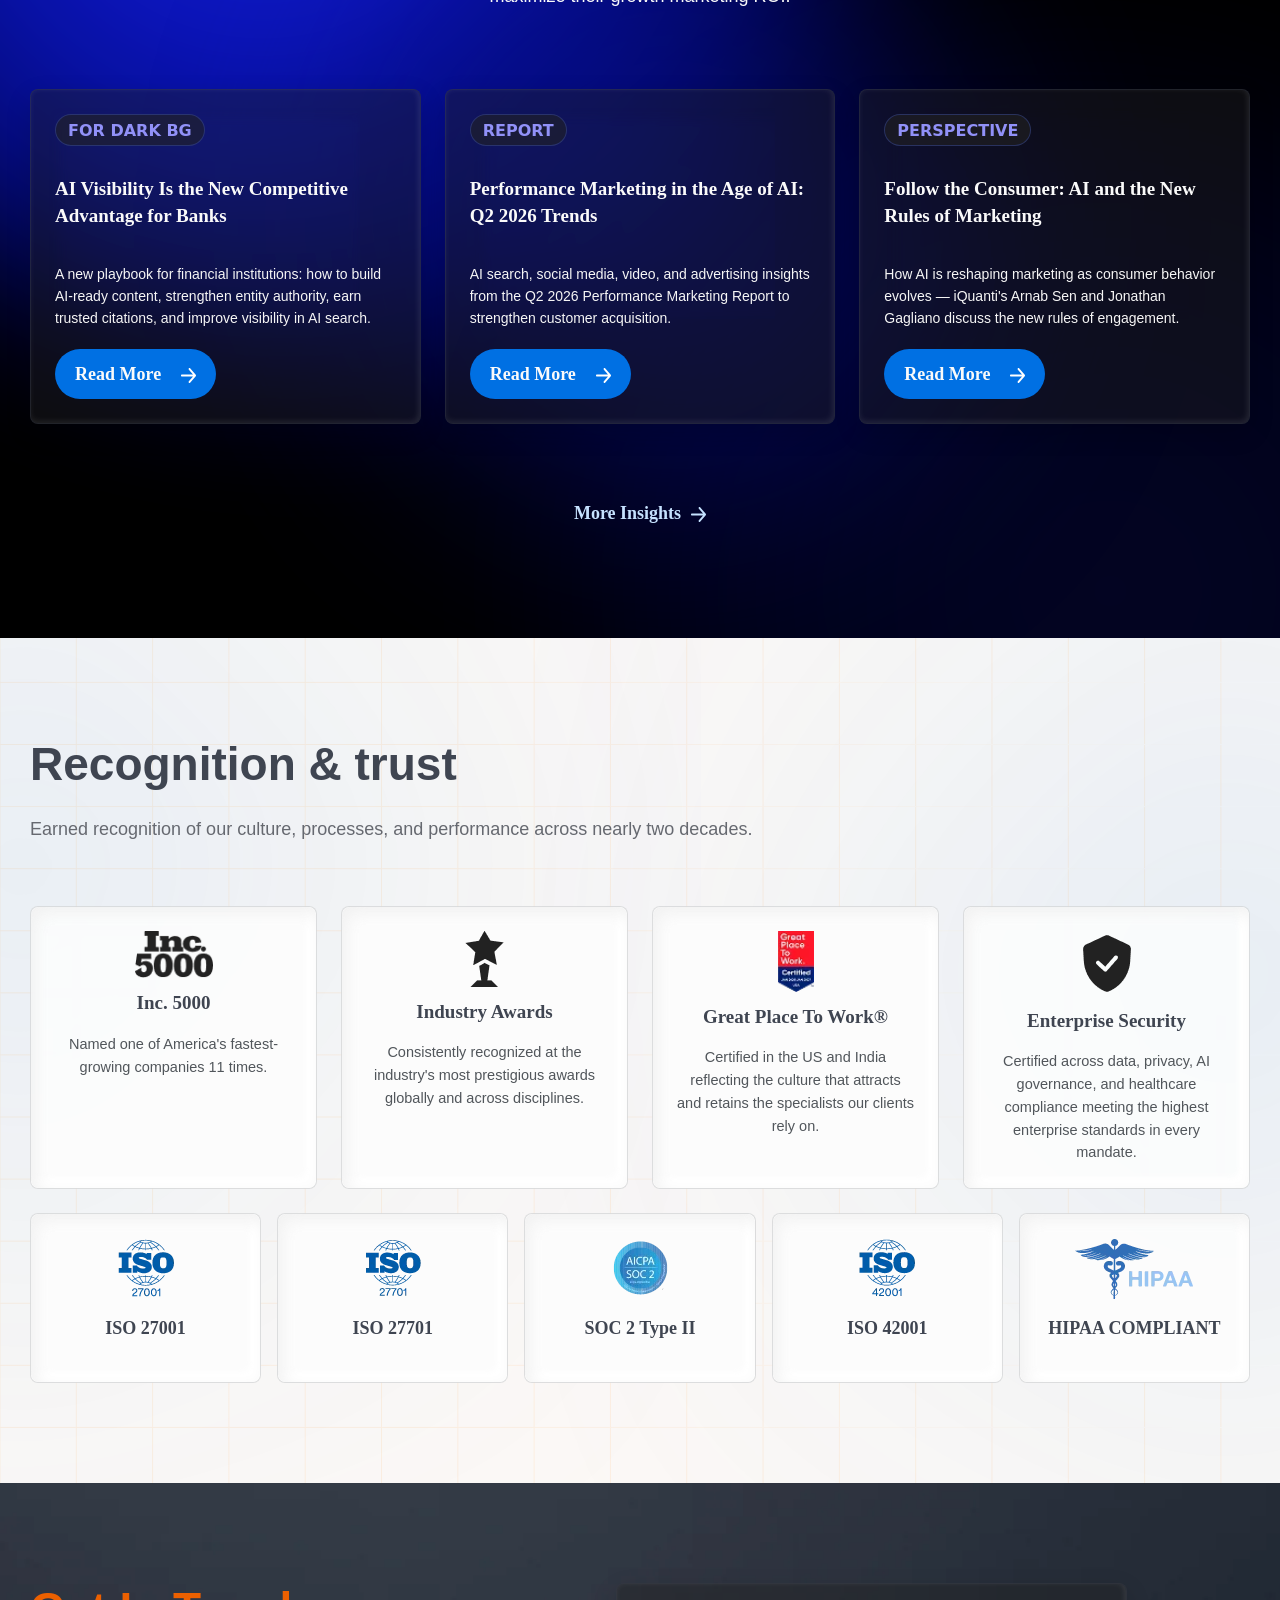
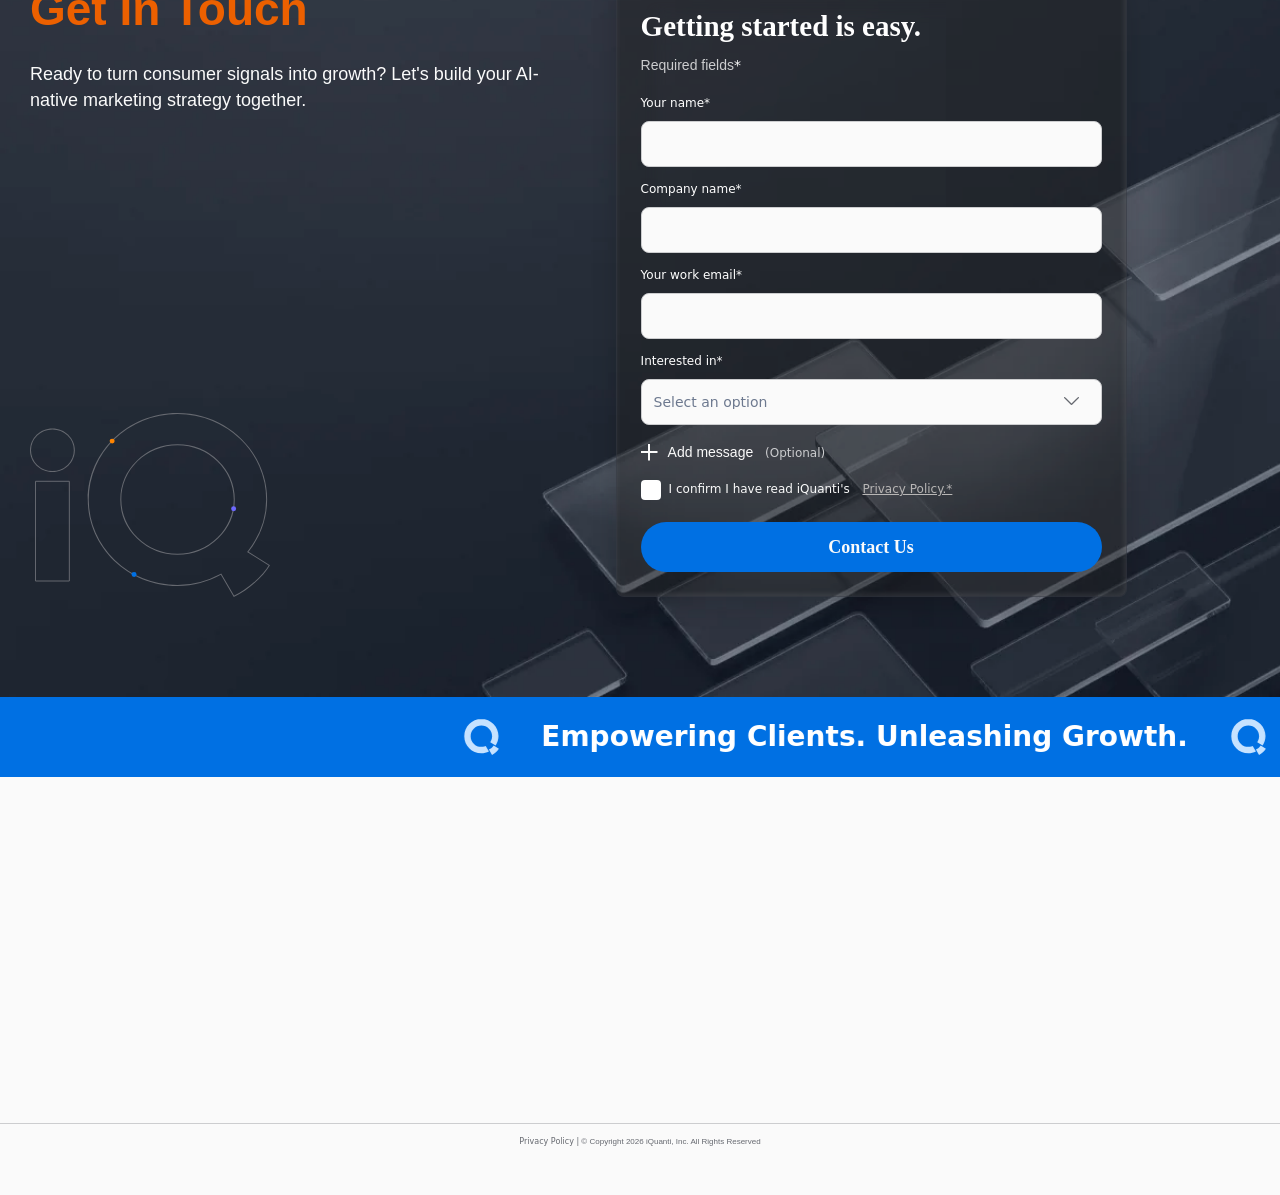
==== commit 57a5719c: "Client Changes and Home Page Jira Issue Fixing [17-11-2026]]" ====
--- a/index.html
+++ b/index.html
@@ -950,7 +950,7 @@
     
                         <div class="feature-content">
     
-                            <p class="feature-powered body-text-14 body-text-bold">
+                            <p class="feature-powered body-text-16 body-text-bold">
                                 Powered by
                             </p>
     
@@ -1161,7 +1161,7 @@
                 Experts in the loop.
             </h2>
 
-            <p class="body-text-18 body-text-mid">
+            <p class="body-text-18 body-text-reg">
                Our experts lead every strategy, plan, and decision, with AI in the loop at every stage, from strategy to execution to measurement. You get human judgment at the speed of AI.
             </p>
         </div>
@@ -1452,7 +1452,7 @@
             </filter>
         </svg>
     </div>
-</div>
+    </div>
 
         <!-- More Case Studies -->
         <div class="section-footer dark" data-aos="fade-up" data-aos-delay="200">
--- a/blocks-css/chart/style.css
+++ b/blocks-css/chart/style.css
@@ -78,7 +78,7 @@
 ======================================== */
 
 .client-card h3 {
-    color: var(--color-pure-white);
+    color: var(--color-off-white);
 }
 
 .client-card .q-donut-chart {
@@ -128,7 +128,7 @@
 }
 
 .client-card .chart-note {
-    color: var(--color-off-white);
+    color: var(--color-smoke-white);
 }
 
 .client-card .chart-note span {
@@ -177,7 +177,7 @@
 }
 
 .company-overview > .company-overview-item .company-overview-content p { 
-    color: var(--color-off-white);
+    color: var(--color-smoke-white);
 }
 
 .company-overview > .company-overview-item:first-child {
@@ -213,11 +213,11 @@
     align-items: center;
     justify-content: space-between;
     margin-bottom: 8px;
-    color: var(--color-pure-white);
+    color: var(--color-off-white);
 }
 
 .industry-top span:last-child {
-    color: var(--color-pure-white);
+    color: var(--color-off-white);
 }
 
 .industry-track {
--- a/blocks-css/solutions/style.css
+++ b/blocks-css/solutions/style.css
@@ -293,7 +293,7 @@
 .feature-card .feature-powered {
     margin: 0 0 20px;
     font-family: area-normal, sans-serif;
-    color: var(--color-pure-white);
+    color: var(--color-off-white);
 }
 
 .feature-card .impact-badge {
--- a/blocks-css/information/style.css
+++ b/blocks-css/information/style.css
@@ -27,17 +27,6 @@
     text-align: center;
 }
 
-/* Info Card Light Widget */
-
-.info-card.info-card-dark .info-card-inner .info-card-title {
-    margin: 0 0 16px;
-    max-height: 88px;
-    overflow: hidden;
-    display: -webkit-box;
-    -webkit-box-orient: vertical;
-    -webkit-line-clamp: 3;
-    color: var(--color-elevate-gray);
-}
 
 .case-studies-section .info-card .info-card-description {
     max-height: 72px;
--- a/blocks-css/contact-form/style.css
+++ b/blocks-css/contact-form/style.css
@@ -502,7 +502,7 @@
     color: var(--color-off-white);
 }
 
-.privacy-checkbox label span.privacy-policy-text {
+.privacy-checkbox label .privacy-policy-text {
     color: var(--color-cool-gray);
     margin-left: 8px;
     text-decoration: underline;
--- a/assets/css/style.css
+++ b/assets/css/style.css
@@ -760,6 +760,11 @@
     font-family: "neulis-neue", sans-seerif;
 }
 
+
+.cta-action span {
+    font-family: "neulis-neue", sans-seerif;
+}
+
 .cta-action svg,
 .cta-action img {
     position: relative;
@@ -1615,7 +1620,7 @@
 }
 
 .has-glass-dark .key-tags span {
-    color: var(--color-cool-gray);
+    color: var(--color-smoke-white);
 }
 
 
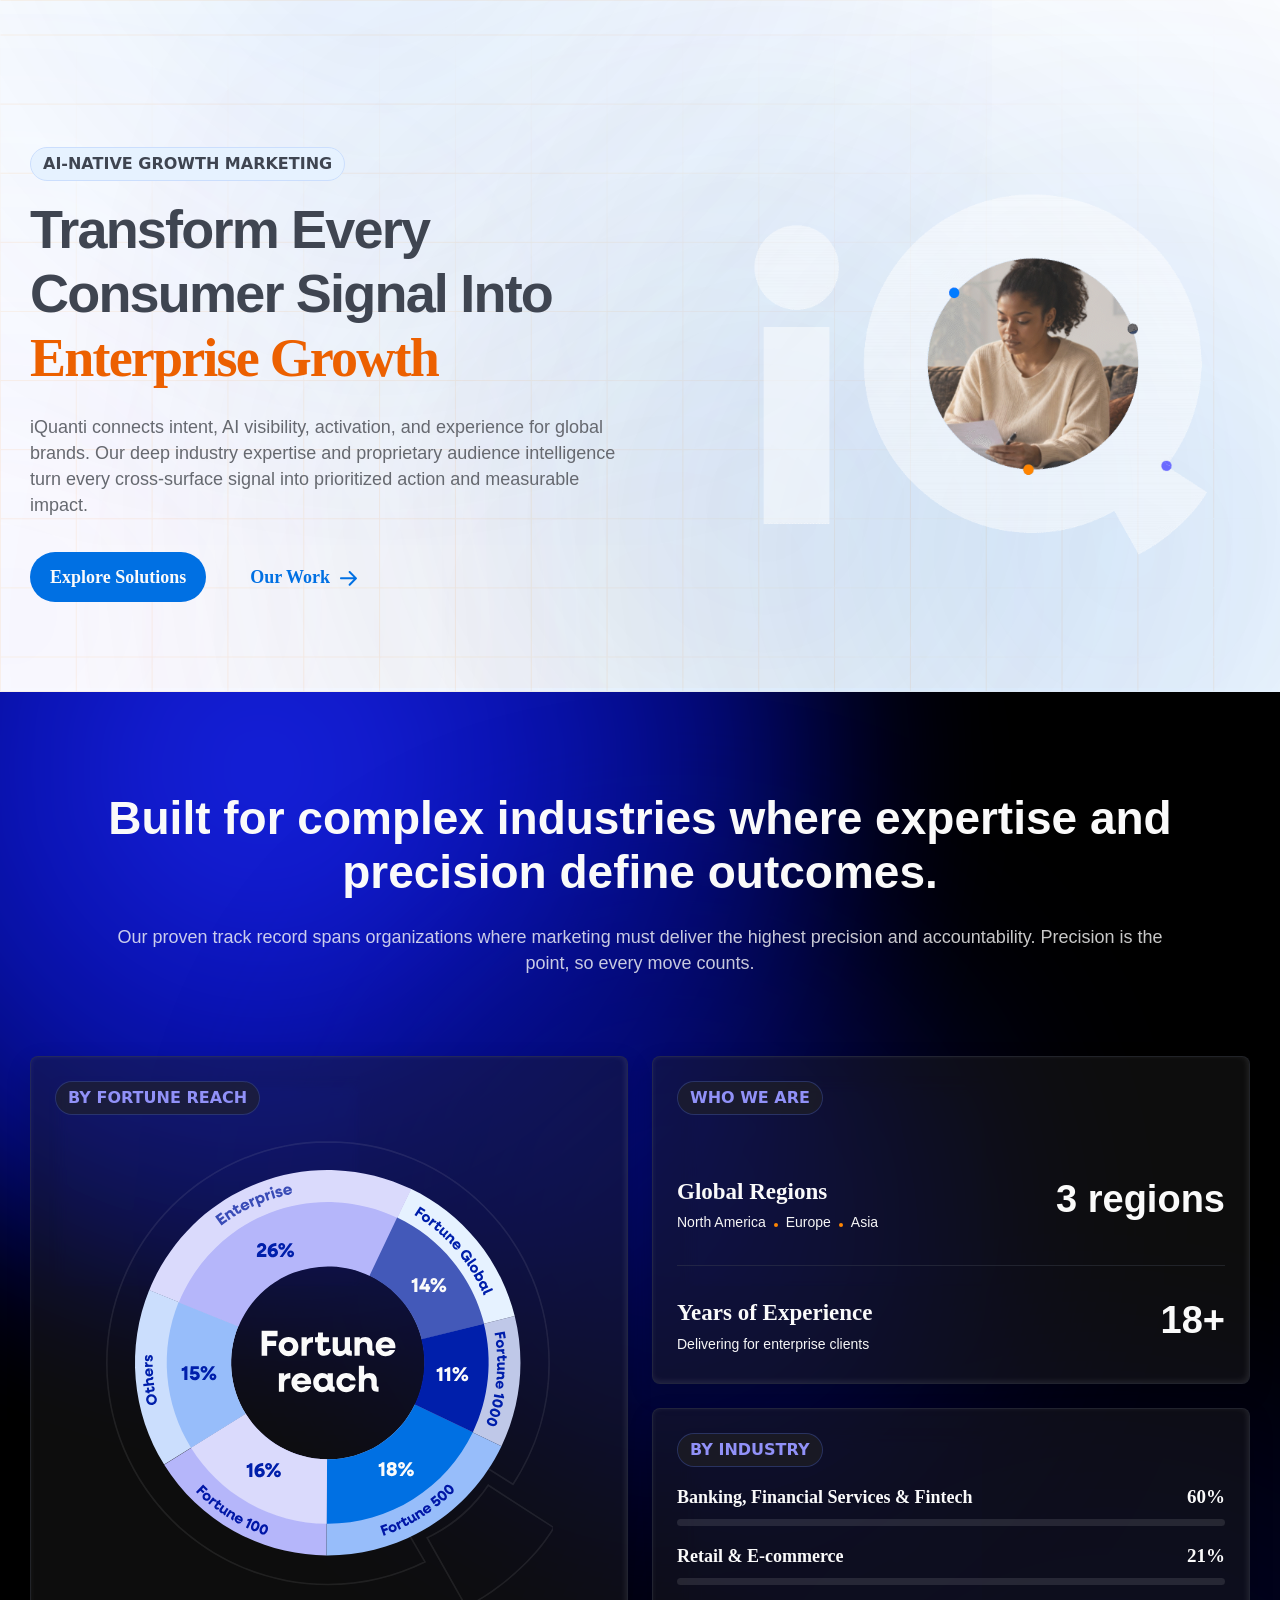
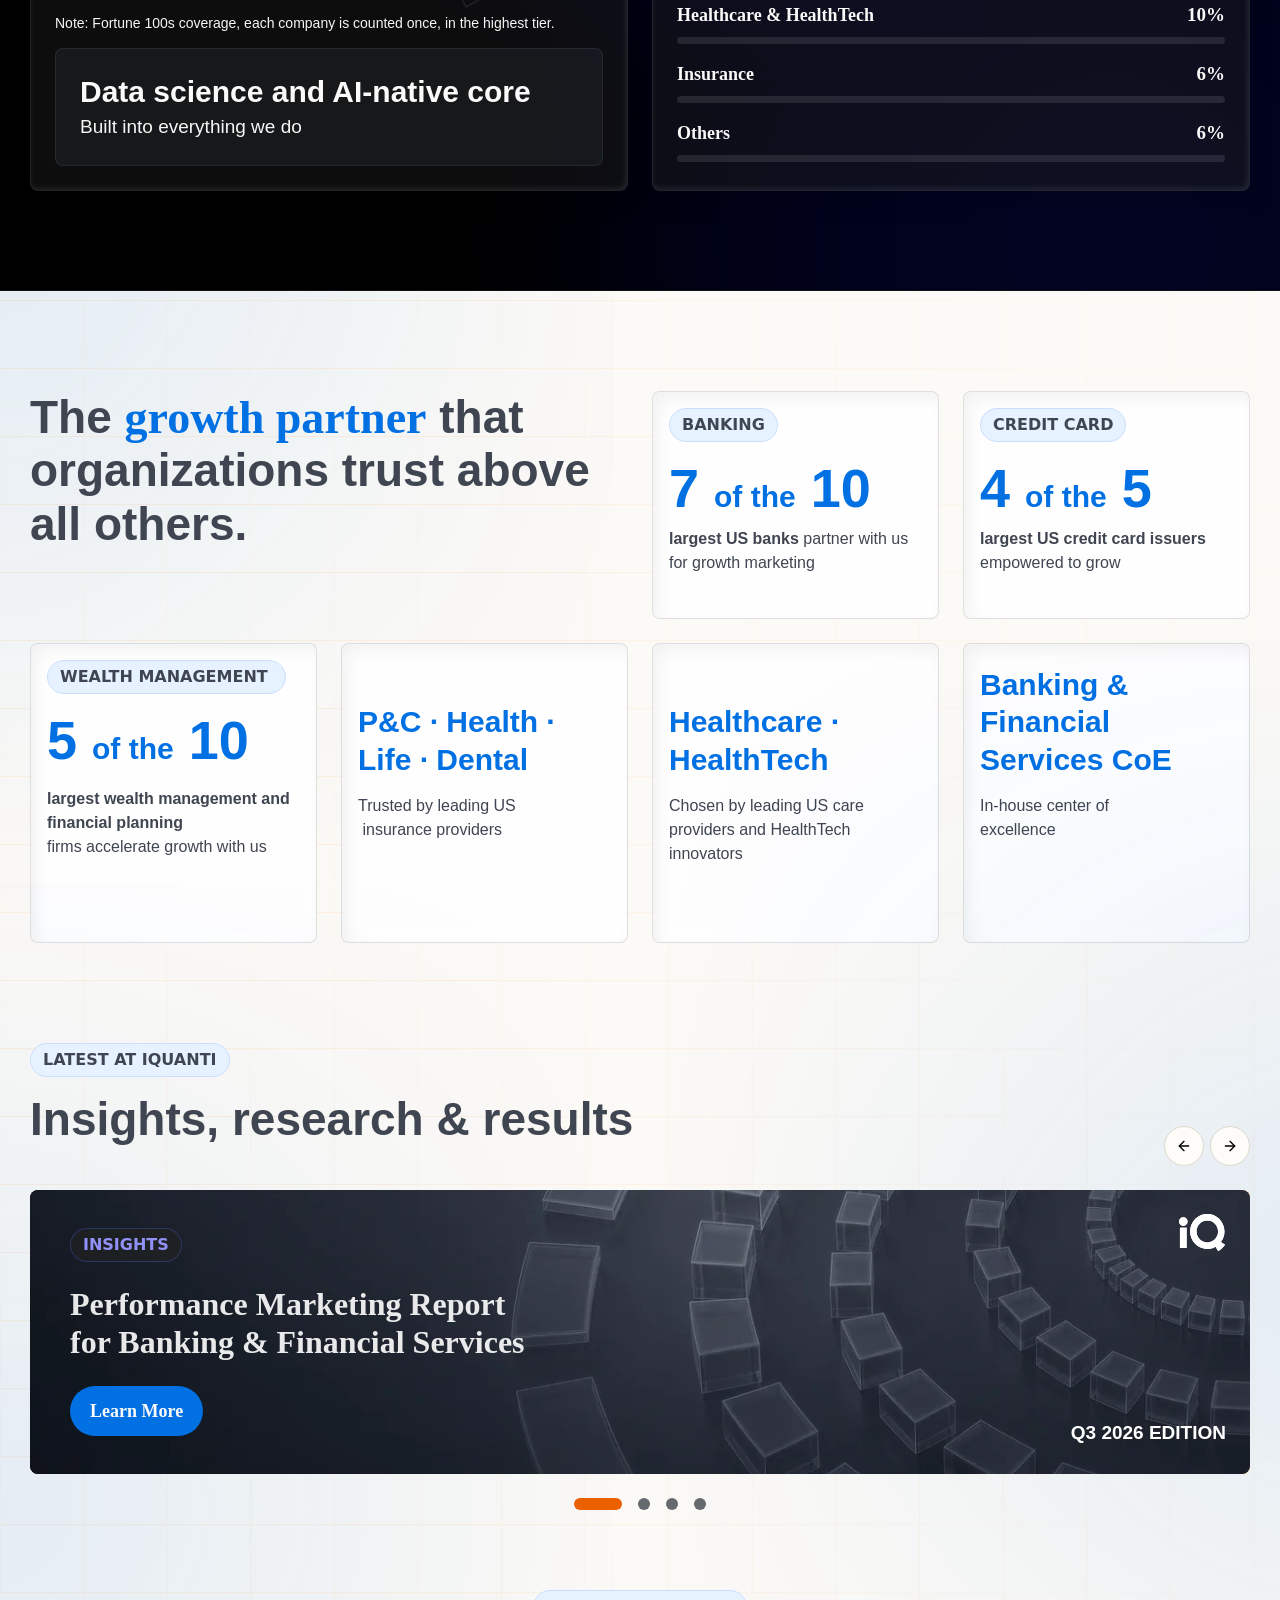
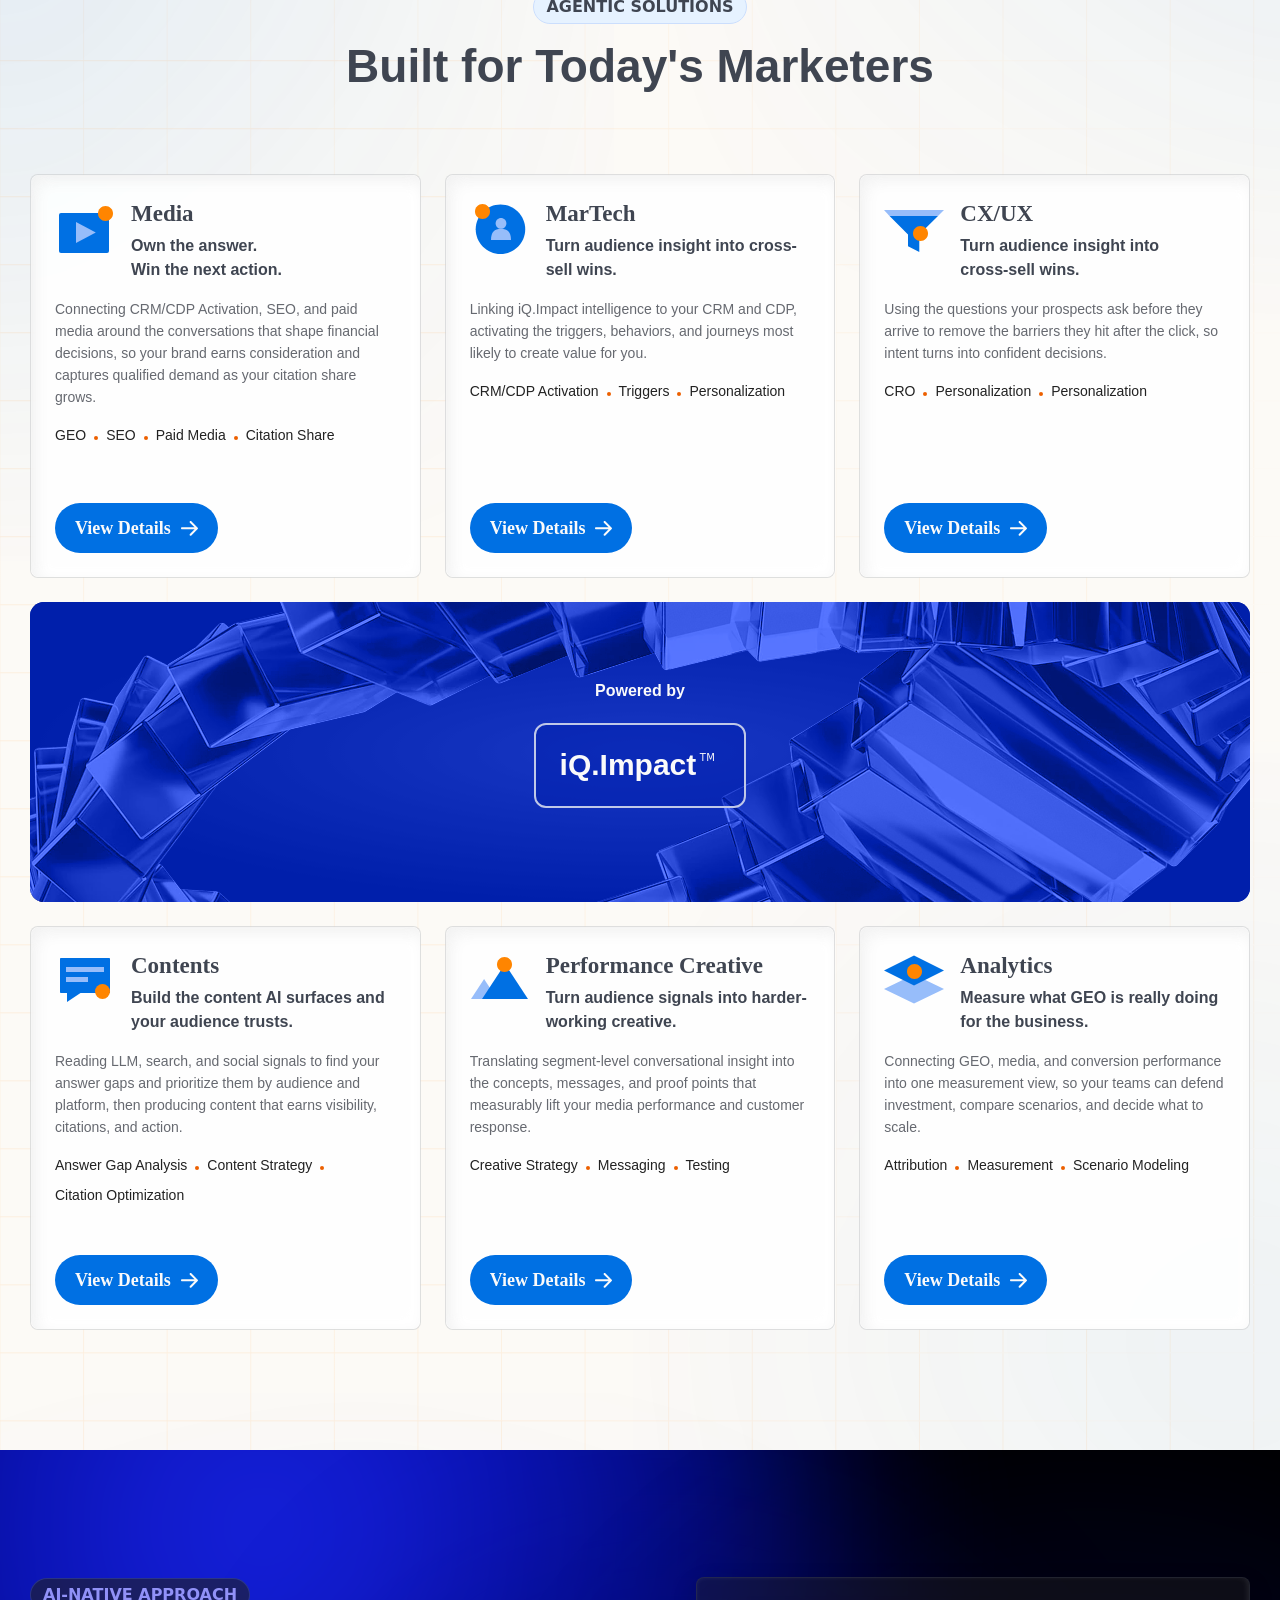
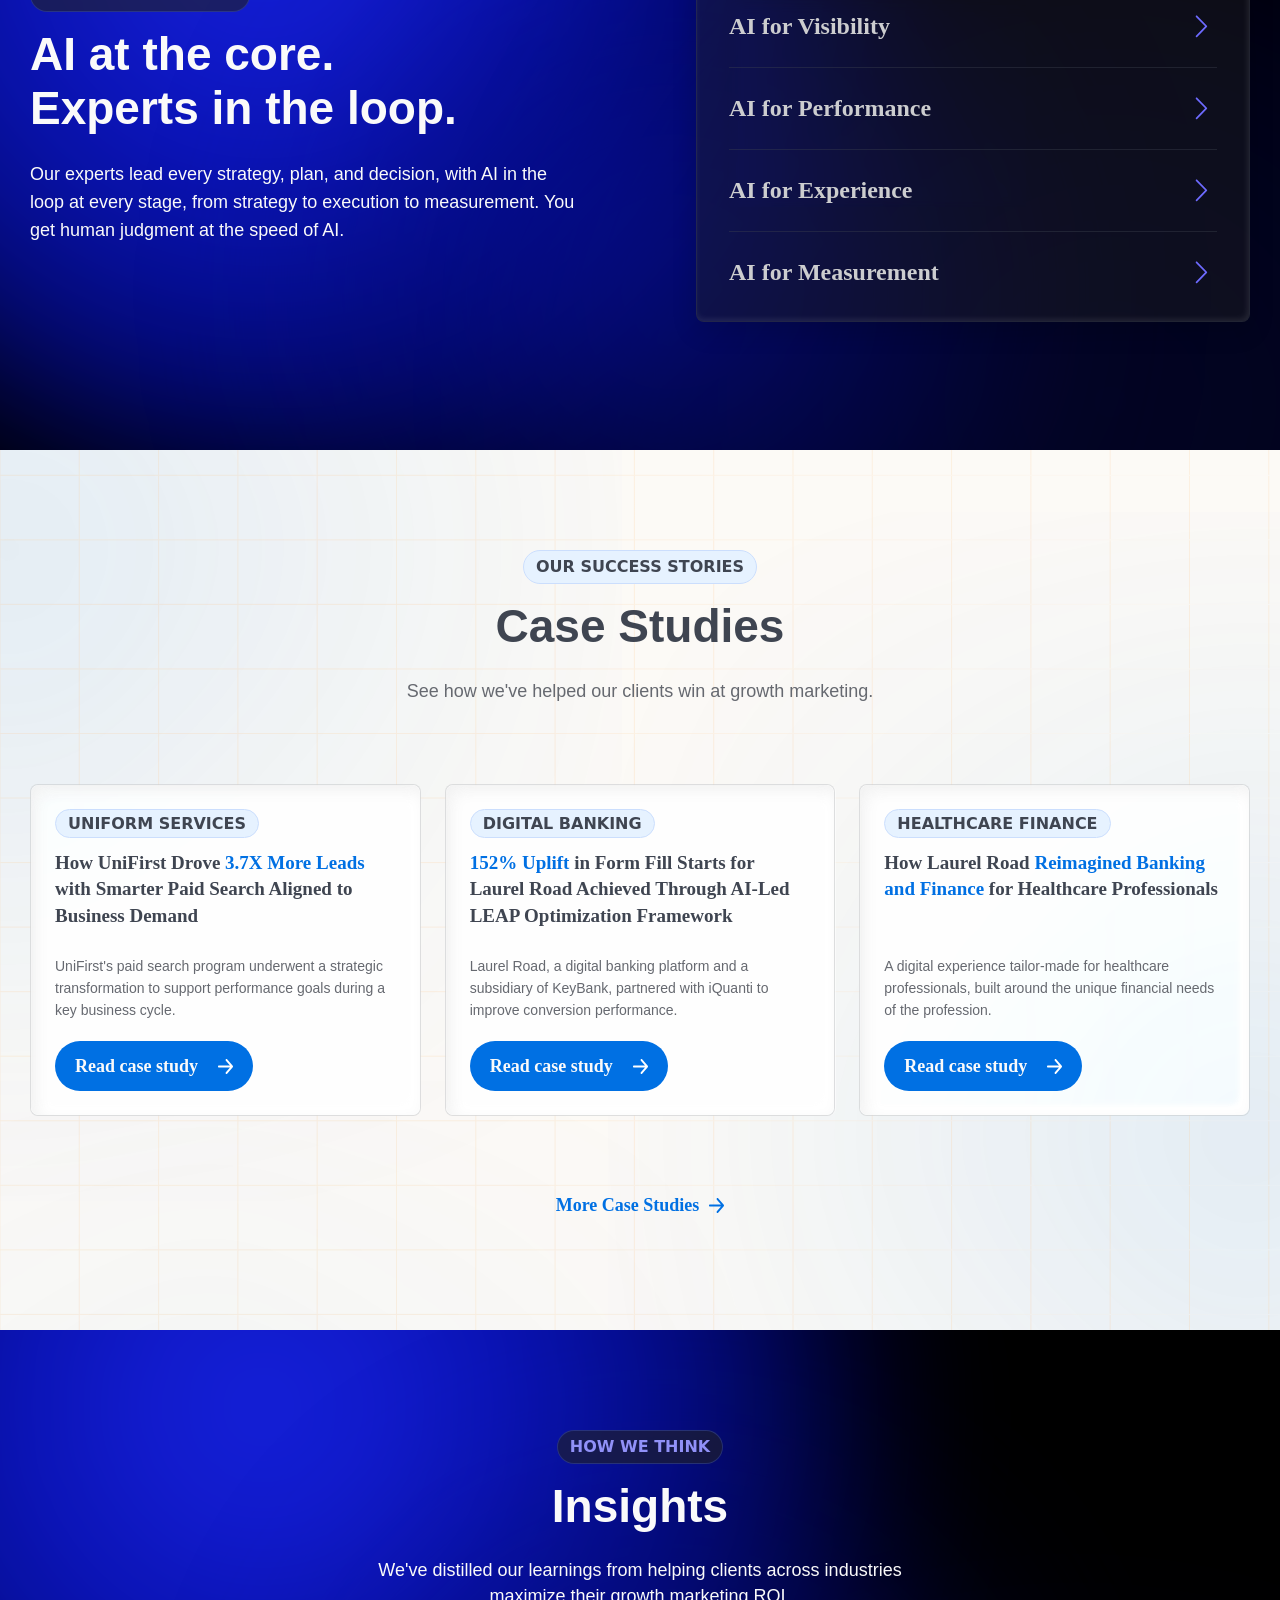
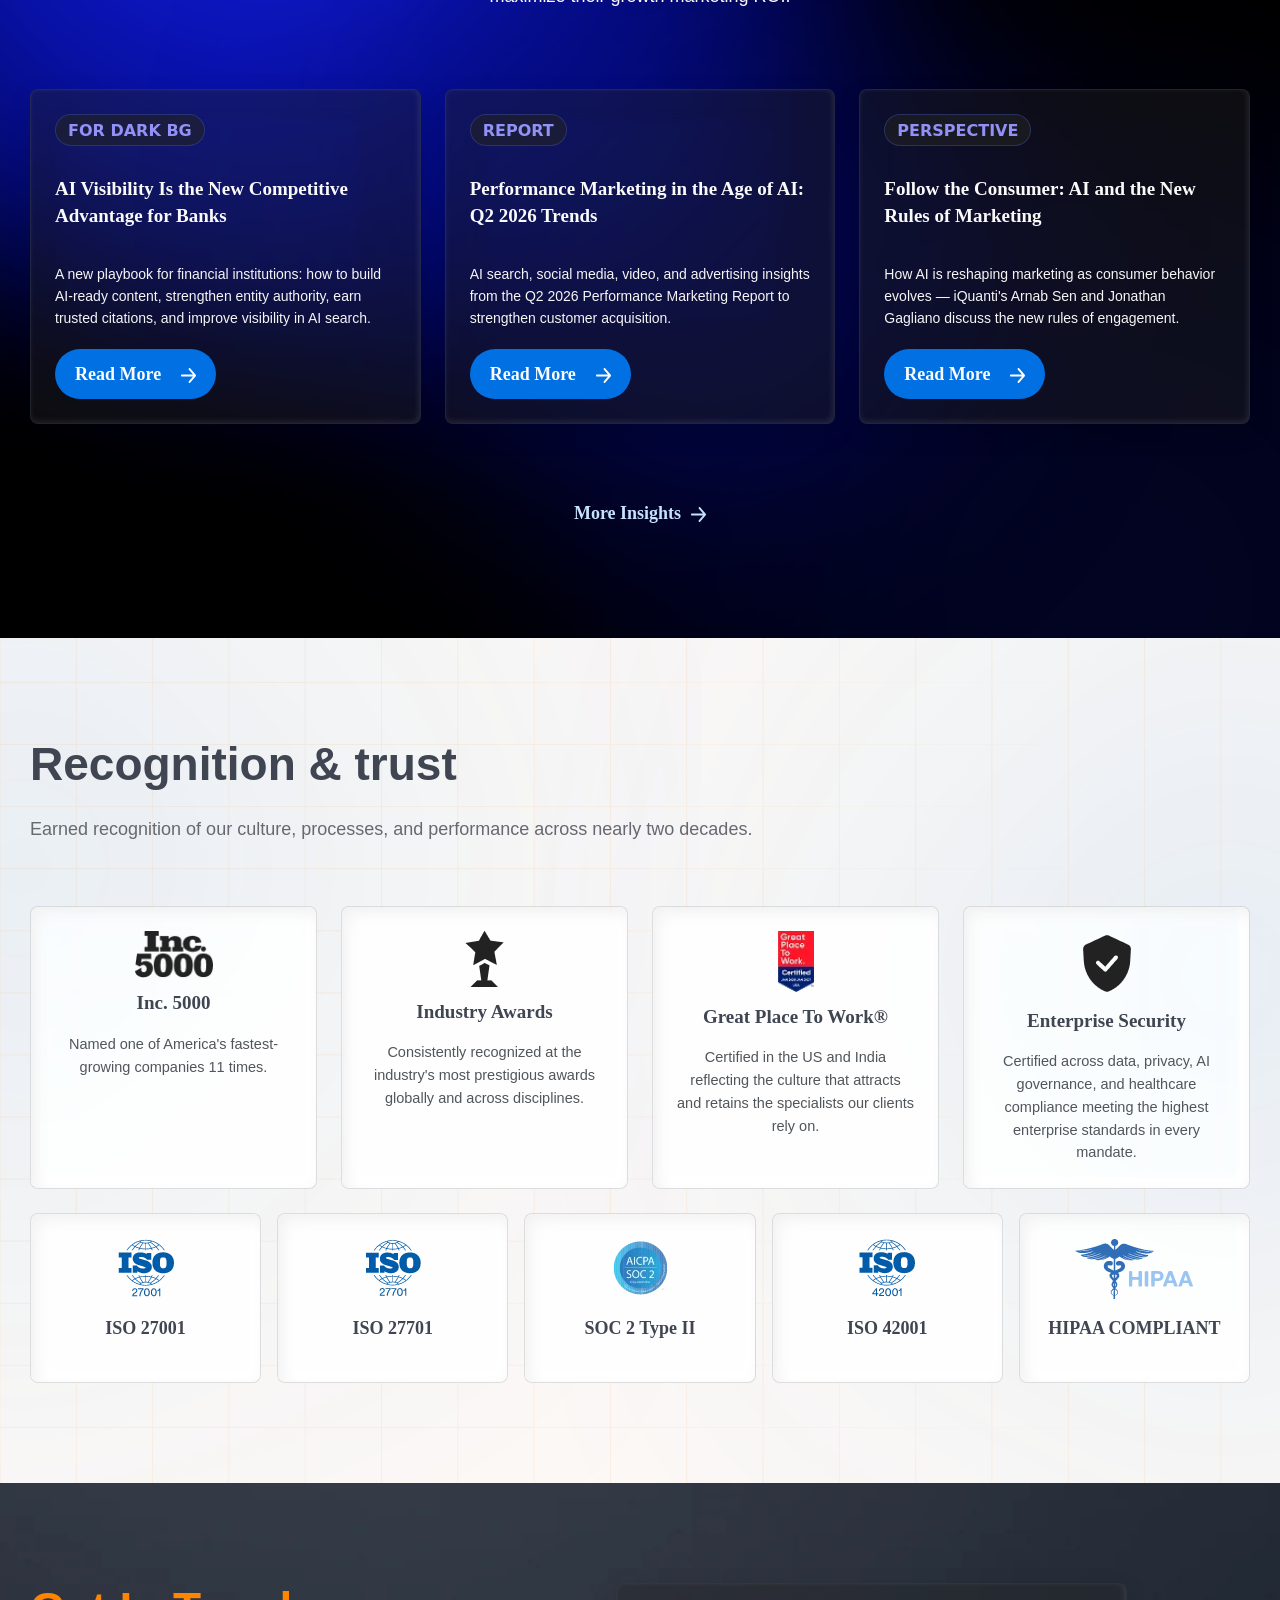
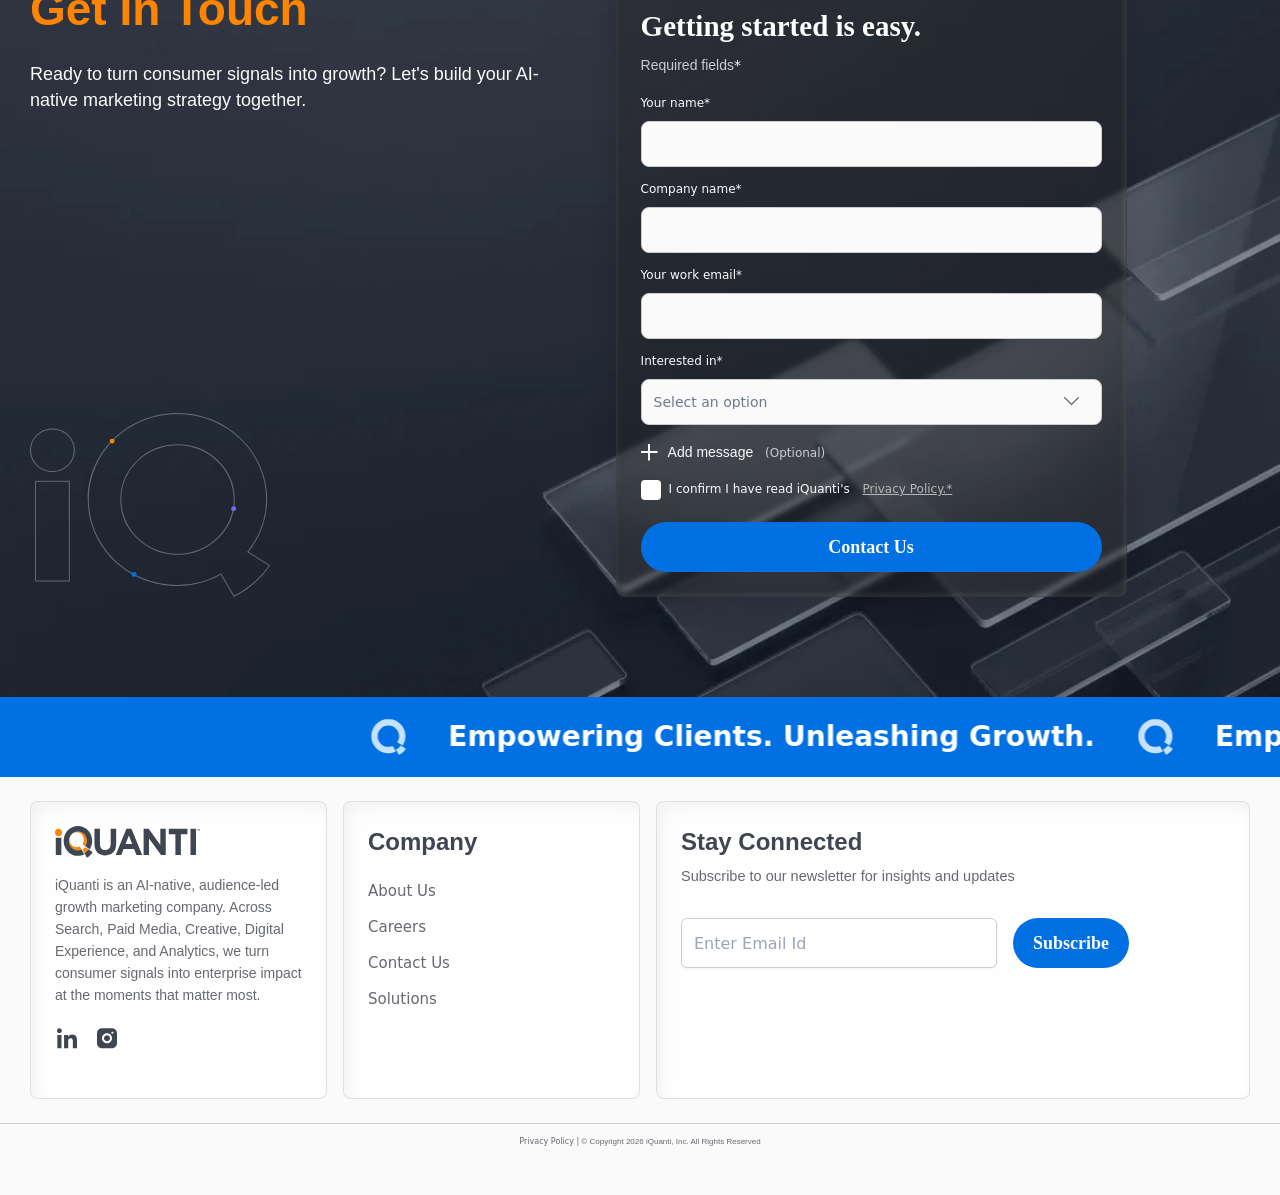
==== commit 182b5c3a: "Home Page Chnages [18-11-2026]" ====
--- a/index.html
+++ b/index.html
@@ -1173,19 +1173,8 @@
                 <button class="accordion-header" type="button">
                     <span>AI for Visibility</span>
                     <span class="accordion-icon">
-                        <svg xmlns="http://www.w3.org/2000/svg" xmlns:xlink="http://www.w3.org/1999/xlink" width="22" height="22" viewBox="0 0 22 22" fill="none">
-                            <g clip-path="url(#clip0_258_842)">
-                            <path d="M21.4155 0H0V21.4155H21.4155V0Z" fill="url(#pattern0_258_842)"/>
-                            </g>
-                            <defs>
-                            <pattern id="pattern0_258_842" patternContentUnits="objectBoundingBox" width="1" height="1">
-                            <use xlink:href="#image0_258_842" transform="scale(0.0078125)"/>
-                            </pattern>
-                            <clipPath id="clip0_258_842">
-                            <rect width="22" height="22" fill="white"/>
-                            </clipPath>
-                            <image id="image0_258_842" width="128" height="128" preserveAspectRatio="none" xlink:href="[data-uri]"/>
-                            </defs>
+                        <svg xmlns="http://www.w3.org/2000/svg" width="30" height="30" viewBox="0 0 30 30" fill="none">
+                            <path d="M24.5027 10.4642L15.1306 19.599L5.75856 10.4642C5.59116 10.3012 5.36673 10.21 5.13307 10.21C4.8994 10.21 4.67497 10.3012 4.50758 10.4642C4.42608 10.5434 4.36128 10.6381 4.31704 10.7428C4.2728 10.8475 4.25 10.96 4.25 11.0736C4.25 11.1872 4.2728 11.2997 4.31704 11.4044C4.36128 11.5091 4.42608 11.6038 4.50758 11.683L14.4773 21.4007C14.6523 21.5708 14.8867 21.6659 15.1306 21.6659C15.3746 21.6659 15.609 21.5708 15.7839 21.4007L25.7537 11.683C25.8356 11.6037 25.9008 11.5088 25.9453 11.4039C25.9898 11.299 26.0128 11.1861 26.0128 11.0721C26.0128 10.9581 25.9898 10.8453 25.9453 10.7404C25.9008 10.6354 25.8356 10.5405 25.7537 10.4613C25.5863 10.2983 25.3619 10.207 25.1282 10.207C24.8945 10.207 24.6701 10.2983 24.5027 10.4613V10.4642Z" fill="#6E69FF"/>
                         </svg>
                     </span>
                     </button>
@@ -1209,19 +1198,8 @@
                     <button class="accordion-header" type="button">
                         <span>AI for Performance</span>
                         <span class="accordion-icon">
-                        <svg xmlns="http://www.w3.org/2000/svg" xmlns:xlink="http://www.w3.org/1999/xlink" width="22" height="22" viewBox="0 0 22 22" fill="none">
-                            <g clip-path="url(#clip0_258_842)">
-                            <path d="M21.4155 0H0V21.4155H21.4155V0Z" fill="url(#pattern0_258_842)"/>
-                            </g>
-                            <defs>
-                            <pattern id="pattern0_258_842" patternContentUnits="objectBoundingBox" width="1" height="1">
-                            <use xlink:href="#image0_258_842" transform="scale(0.0078125)"/>
-                            </pattern>
-                            <clipPath id="clip0_258_842">
-                            <rect width="22" height="22" fill="white"/>
-                            </clipPath>
-                            <image id="image0_258_842" width="128" height="128" preserveAspectRatio="none" xlink:href="[data-uri]"/>
-                            </defs>
+                        <svg xmlns="http://www.w3.org/2000/svg" width="30" height="30" viewBox="0 0 30 30" fill="none">
+                            <path d="M24.5027 10.4642L15.1306 19.599L5.75856 10.4642C5.59116 10.3012 5.36673 10.21 5.13307 10.21C4.8994 10.21 4.67497 10.3012 4.50758 10.4642C4.42608 10.5434 4.36128 10.6381 4.31704 10.7428C4.2728 10.8475 4.25 10.96 4.25 11.0736C4.25 11.1872 4.2728 11.2997 4.31704 11.4044C4.36128 11.5091 4.42608 11.6038 4.50758 11.683L14.4773 21.4007C14.6523 21.5708 14.8867 21.6659 15.1306 21.6659C15.3746 21.6659 15.609 21.5708 15.7839 21.4007L25.7537 11.683C25.8356 11.6037 25.9008 11.5088 25.9453 11.4039C25.9898 11.299 26.0128 11.1861 26.0128 11.0721C26.0128 10.9581 25.9898 10.8453 25.9453 10.7404C25.9008 10.6354 25.8356 10.5405 25.7537 10.4613C25.5863 10.2983 25.3619 10.207 25.1282 10.207C24.8945 10.207 24.6701 10.2983 24.5027 10.4613V10.4642Z" fill="#6E69FF"/>
                         </svg>
                         </span>
                 </button>
@@ -1244,19 +1222,8 @@
                 <button class="accordion-header" type="button">
                     <span>AI for Experience</span>
                     <span class="accordion-icon">
-                        <svg xmlns="http://www.w3.org/2000/svg" xmlns:xlink="http://www.w3.org/1999/xlink" width="22" height="22" viewBox="0 0 22 22" fill="none">
-                            <g clip-path="url(#clip0_258_842)">
-                            <path d="M21.4155 0H0V21.4155H21.4155V0Z" fill="url(#pattern0_258_842)"/>
-                            </g>
-                            <defs>
-                            <pattern id="pattern0_258_842" patternContentUnits="objectBoundingBox" width="1" height="1">
-                            <use xlink:href="#image0_258_842" transform="scale(0.0078125)"/>
-                            </pattern>
-                            <clipPath id="clip0_258_842">
-                            <rect width="22" height="22" fill="white"/>
-                            </clipPath>
-                            <image id="image0_258_842" width="128" height="128" preserveAspectRatio="none" xlink:href="[data-uri]"/>
-                            </defs>
+                        <svg xmlns="http://www.w3.org/2000/svg" width="30" height="30" viewBox="0 0 30 30" fill="none">
+                            <path d="M24.5027 10.4642L15.1306 19.599L5.75856 10.4642C5.59116 10.3012 5.36673 10.21 5.13307 10.21C4.8994 10.21 4.67497 10.3012 4.50758 10.4642C4.42608 10.5434 4.36128 10.6381 4.31704 10.7428C4.2728 10.8475 4.25 10.96 4.25 11.0736C4.25 11.1872 4.2728 11.2997 4.31704 11.4044C4.36128 11.5091 4.42608 11.6038 4.50758 11.683L14.4773 21.4007C14.6523 21.5708 14.8867 21.6659 15.1306 21.6659C15.3746 21.6659 15.609 21.5708 15.7839 21.4007L25.7537 11.683C25.8356 11.6037 25.9008 11.5088 25.9453 11.4039C25.9898 11.299 26.0128 11.1861 26.0128 11.0721C26.0128 10.9581 25.9898 10.8453 25.9453 10.7404C25.9008 10.6354 25.8356 10.5405 25.7537 10.4613C25.5863 10.2983 25.3619 10.207 25.1282 10.207C24.8945 10.207 24.6701 10.2983 24.5027 10.4613V10.4642Z" fill="#6E69FF"/>
                         </svg>
                     </span>
                 </button>
@@ -1280,19 +1247,8 @@
                 <button class="accordion-header" type="button">
                     <span>AI for Measurement</span>
                     <span class="accordion-icon">
-                        <svg xmlns="http://www.w3.org/2000/svg" xmlns:xlink="http://www.w3.org/1999/xlink" width="22" height="22" viewBox="0 0 22 22" fill="none">
-                            <g clip-path="url(#clip0_258_842)">
-                            <path d="M21.4155 0H0V21.4155H21.4155V0Z" fill="url(#pattern0_258_842)"/>
-                            </g>
-                            <defs>
-                            <pattern id="pattern0_258_842" patternContentUnits="objectBoundingBox" width="1" height="1">
-                            <use xlink:href="#image0_258_842" transform="scale(0.0078125)"/>
-                            </pattern>
-                            <clipPath id="clip0_258_842">
-                            <rect width="22" height="22" fill="white"/>
-                            </clipPath>
-                            <image id="image0_258_842" width="128" height="128" preserveAspectRatio="none" xlink:href="[data-uri]"/>
-                            </defs>
+                        <svg xmlns="http://www.w3.org/2000/svg" width="30" height="30" viewBox="0 0 30 30" fill="none">
+                            <path d="M24.5027 10.4642L15.1306 19.599L5.75856 10.4642C5.59116 10.3012 5.36673 10.21 5.13307 10.21C4.8994 10.21 4.67497 10.3012 4.50758 10.4642C4.42608 10.5434 4.36128 10.6381 4.31704 10.7428C4.2728 10.8475 4.25 10.96 4.25 11.0736C4.25 11.1872 4.2728 11.2997 4.31704 11.4044C4.36128 11.5091 4.42608 11.6038 4.50758 11.683L14.4773 21.4007C14.6523 21.5708 14.8867 21.6659 15.1306 21.6659C15.3746 21.6659 15.609 21.5708 15.7839 21.4007L25.7537 11.683C25.8356 11.6037 25.9008 11.5088 25.9453 11.4039C25.9898 11.299 26.0128 11.1861 26.0128 11.0721C26.0128 10.9581 25.9898 10.8453 25.9453 10.7404C25.9008 10.6354 25.8356 10.5405 25.7537 10.4613C25.5863 10.2983 25.3619 10.207 25.1282 10.207C24.8945 10.207 24.6701 10.2983 24.5027 10.4613V10.4642Z" fill="#6E69FF"></path>
                         </svg>
                     </span>
                 </button>
--- a/blocks-css/hero/style.css
+++ b/blocks-css/hero/style.css
@@ -391,6 +391,9 @@
     text-align: center;
 }
 
+
+
+
 /* ==========================================================
    RESPONSIVE / MEDIA QUERIES
    ========================================================== */
@@ -410,7 +413,7 @@
 
 @media (min-width: 1380px) {
     .hero-section {
-        min-height: 789px;
+        min-height: 800px;
     }
 
     .hero-Q-blurb-bg {
@@ -419,7 +422,6 @@
     }
 
     .iq-impact-hero-section {
-        min-height: 800px;
         align-items: flex-start;
         padding-block: 208px 90px;
     }
@@ -452,6 +454,7 @@
         -webkit-transform: translate3d(0, 10px, 0) !important;
         transform: translate3d(0, 10px, 0) !important;
     }
+
 }
 
 @media (max-width: 1199px) {
@@ -521,6 +524,7 @@
     .hero-grid .hero-content .hero-description {
         margin-inline: auto;
     }
+
 }
 
 @media (max-width: 767px) {
@@ -540,6 +544,8 @@
     .hero-grid .hero-image {
         width: 100%;
     }
+
+
 }
 
 @media (prefers-reduced-motion: reduce) {
--- a/blocks-css/page-banner/style.css
+++ b/blocks-css/page-banner/style.css
@@ -52,9 +52,98 @@
     color: var(--color-ice-blue);
 }
 
+.spotlight-banner-section  {
+    min-height: 800px;
+    overflow: hidden;
+}
+
 .spotlight-banner-section.iq-content-start .spotlight-banner-content {
     margin-top: 30px;
 }
+
+.spotlight-banner-section .iq-outline-vector {
+    width: 244px;
+    height: 192px;
+    position: absolute;
+    right: 30%;
+    bottom: 10%;
+    background-repeat: no-repeat;
+    background-size: contain;
+    z-index: -1;
+}
+
+.spotlight-banner-section .iq-outline-vector img {
+    width: 100%;
+    height: 100%;
+}
+
+
+/* Our Woks Hero Section CSS*/
+.our-works-hero-section {
+    position: relative;
+}
+
+.our-works-hero-section::before,
+.spotlight-banner-section .iq-outline-vector {
+    content: "";
+    position: absolute;
+    background-repeat: no-repeat;
+}
+
+.our-works-hero-section::before {
+    content: "";
+    width: 866px;
+    height: 861px;
+    background-image: url("../../assets/images/our-works-orbit-animation-bg.webp");
+    right: -25%;
+    top: -25%;
+}
+
+
+.our-works-hero-section .blurb-bg-center-center {
+    left: 0;
+}
+
+.our-works-hero-section .spotlight-banner-content {
+    width: 58.3333%;
+}
+
+.our-works-hero-section .blurb-bg-right-center {
+    right: 0;
+    top: 0;
+}
+
+.our-works-hero-section .spotlight-banner-content > h1 {
+    margin-bottom: 24px;
+}
+
+.our-works-hero-section .spotlight-banner-content p {
+    max-width: 647px;
+}
+.our-works-hero-section .spotlight-banner-content .cta-action {
+    margin-top: 40px;
+}
+
+body.our-works-page {
+    position: relative;
+}
+
+body.our-works-page::before {
+    content: "";
+    background: url(../../assets/images/our-works-checks-line-bg.svg);
+    background-color: #FFF;
+    width: 100%;
+    height: 100%;
+    display: block;
+    position: absolute;
+    inset: 0;
+    z-index: -1;
+    background-size: cover;
+    pointer-events: none;
+    opacity: 0.62;
+}
+
+
 
 /* ========================================
    RESPONSIVE
@@ -63,6 +152,18 @@
 @media (max-width: 1380px) {
     .banner-main {
         min-height: 90vh;
+    }
+    
+    .our-works-hero-section::before {
+        width: 52%;
+    }
+
+    .spotlight-banner-section .iq-outline-vector {
+        width: 204px;
+        height: 152px;
+    }
+    .spotlight-banner-section {
+        min-height: auto;
     }
 }
 
@@ -95,6 +196,12 @@
         margin-top: 0;
     }
 
+    .spotlight-banner-section .iq-outline-vector::after {
+        width: 25%;
+        height: 25%;
+        right: 0;
+    }
+
     .our-works-banner {
         background-position: right 50% center;
     }
@@ -110,6 +217,21 @@
     .about-us-banner .banner-content {
         max-width: 584px;
     }
+
+    
+    .our-works-hero-section .spotlight-banner-content {
+        width: 100%;
+        text-align: center;
+    }
+
+    .our-works-hero-section .spotlight-banner-content > * {
+        text-align: center;
+    }
+
+    .our-works-hero-section::before {
+        display: none;
+    }
+
 }
 
 @media (max-width: 767px) {
@@ -120,4 +242,16 @@
     .our-works-banner .banner-content {
         gap: 24px;
     }
-}
+    
+    .spotlight-banner-section .iq-outline-vector::after {
+        width: 35%;
+        height: 35%;
+        left: 50%;
+        top: 50%;
+        transform: translate(-50%, -50%);
+        bottom: auto;
+        right: auto;
+        opacity: 0.7;
+    }
+
+}
--- a/blocks-css/chart/style.css
+++ b/blocks-css/chart/style.css
@@ -136,10 +136,6 @@
     display: inline-block;
 }
 
-.client-card .q-donut-chart.fortune-reach-chart .segments {
-  transform: translate(0px, -5px);
-}
-
 .ai-core-box-wrap {
     padding: 24px;
     background-color: var(--color-elevate-gray-20);
@@ -318,6 +314,7 @@
     top: 18px;
     left: 12px;
     scale: 1.05;
+    margin-bottom: 6px;
 }
 
 .client-card .q-donut-chart.fortune-reach-chart .completion-art {
--- a/blocks-css/image-slider/style.css
+++ b/blocks-css/image-slider/style.css
@@ -37,3 +37,9 @@
 .image_slider .section-label span {
     text-transform: none;
 }
+
+.research-slide-picture {
+    display: block;
+    width: 100%;
+    line-height: 0;
+}
--- a/blocks-css/contact-form/style.css
+++ b/blocks-css/contact-form/style.css
@@ -126,6 +126,9 @@
     overflow: hidden;
 }
 
+.contact-form.has-glass-effect {
+    backdrop-filter: blur(2.8px) brightness(1.06);
+}
 /* Form Header */
 .contact-form-header {
     margin-bottom: 0;
@@ -175,7 +178,7 @@
     font-weight: 400;
     font-size: 12px;
     line-height: 1.667;
-    color: var(--color-pure-white);
+    color: var(--color-off-white);
 }
 
 .form-group label span {
@@ -662,11 +665,6 @@
     background-image: url("../../assets/images/iq-contact-banner-image.webp");
 }
 
-.iq-contact-section .iq-split-hero-right {
-    margin-right: 20px;
-    margin-left: -20px;
-}
-
 .iq-split-hero-section {
     position: relative;
     min-height: 766px;
@@ -689,10 +687,6 @@
     gap: 40px;
 }
 
-.iq-split-hero-section .contact-form-wrapper {
-    max-width: 511px;
-    margin-left: auto;
-}
 
 .iq-split-hero-section .contact-form-wrapper.sticky-contact-form {
     position: sticky;
@@ -721,6 +715,14 @@
 
 .iq-split-hero-wrapper .contact-detail-wrapper {
     margin-top: 64px;
+}
+
+.iq-contact-section .iq-split-hero-wrapper{
+    grid-template-columns: 39.3650% 43.730158%;
+}
+
+.iq-contact-section .iq-split-hero-right {
+    padding: 0 20px;
 }
 
 .contact-detail-wrapper {
@@ -959,6 +961,13 @@
     overflow-y: auto;
 }
 
+.iq-split-hero-section .contact-form-wrapper.sticky-contact-form.has-scroll-bg {
+    padding: 20px;
+    background: url("../../assets/images/sticky-contact-form-bg.webp");
+    transition: 0.2s;
+    border-radius: 8px;
+}
+
 .sticky-contact-form-slot {
     display: none;
     max-width: 511px;
@@ -1014,17 +1023,9 @@
         justify-content: end;
     }
 
-    .iq-contact-section .iq-split-hero-wrapper .iq-split-hero-right .contact-form {
-        width: auto;
-    }
-
-    .iq-contact-section .iq-split-hero-wrapper .iq-split-hero-right{
-        padding-right: 6%;
-        margin:0 !important;
-    }
-
     .iq-contact-content-grid {
         justify-content: space-between;
+        gap: 40px !important;
     }
 
     .iq-contact-content-left {
@@ -1142,11 +1143,6 @@
         display: none !important;
     }
 
-
-    .iq-contact-section .iq-split-hero-wrapper .iq-split-hero-right{
-        padding-right: 0%;
-    }
-
     .iq-contact-content-left {
         max-width: 100%;
     }
@@ -1157,6 +1153,10 @@
 
     .iq-contact-section .iq-split-hero-wrapper .iq-split-hero-right .contact-form {
         width: 100%;
+    }
+
+    .iq-contact-section .iq-split-hero-right {
+        padding: 0;
     }
 
     .sticky-contact-end {
--- a/assets/css/style.css
+++ b/assets/css/style.css
@@ -70,6 +70,7 @@
     ======================================== */
 
     --color-primary-orange: #EC6000;
+    --color-primary-light-orange: #FF8500;
     --color-primary-orange-75: #FDA341;
     --color-primary-orange-50: #FFC281;
     --color-primary-orange-25: #FFE1BF;
@@ -607,6 +608,10 @@
 
 .iq-justify-content-center {
     justify-content: center;
+}
+
+.iq-align-content-center {
+    align-content: center;
 }
 
 .iq-display-block {
@@ -750,7 +755,7 @@
     font-size: 18px;
     line-height: 26px;
     padding: 12px 20px;
-    border-radius: 100px;
+    border-radius: 100px !important;
     transition: all 0.25s ease;
     font-weight: 700;
     text-decoration: none;
@@ -786,7 +791,7 @@
 }
 
 .cta-action-white {
-    border: 1px solid var(--color-warm-gray);
+    border: 1px solid var(--color-cool-gray);
     color: var(--color-electric-blue) !important;
     background: var(--color-pure-white);
 }
@@ -941,15 +946,24 @@
 
 /* Modifier: White Glass */
 .has-glass-white {
-  background: rgba(250, 250, 250, 0.6);
+  background: rgba(250, 250, 250, 0.2);
   backdrop-filter: url(#glass-effect-white) blur(4.8px) brightness(1.06);
-  box-shadow: inset 0 0 0px rgba(255, 255, 255, 0.28), inset -1.41px -1.41px 6px rgba(255, 255, 255, 0.1), 0 0px 0px rgba(0, 0, 0, 0.14);
+  box-shadow: inset 0 0 0px rgba(255, 255, 255, 0.2), inset -1.41px -1.41px 6px rgba(255, 255, 255, 0.1), 0 0px 0px rgba(0, 0, 0, 0.14);
+
+}
+.cta-action-white.has-glass-effect {
+      backdrop-filter: url(#glass-effect-white) blur(4.8px) brightness(4.06);
 
 }
 
 .has-glass-white::before {
   -webkit-mask: linear-gradient(#000 0 0) content-box, linear-gradient(#000 0 0);
   box-shadow: inset 5px 6px 16px #f2f2f2, inset -10px -10px 5px #ffffff;
+}
+
+
+.cta-action-white.has-glass-effect::before {
+    box-shadow: inset 5px 6px 16px #f2f2f2, inset 0px 0 5px #ffffff;
 }
 
 /* Modifier: Dark Glass (Figma me jo #3F4551 60% hai) */
@@ -1592,14 +1606,12 @@
 }
 
 .key-tags span {
-    display: inline-flex;
-    align-items: flex-start;
-    gap: 8px;
     padding: 0;
     border: 0;
     border-radius: 0;
     background: transparent;
     color: var(--color-dark-charcoal);
+    display: contents;
 }
 
 .key-tags:last-child {
@@ -1615,14 +1627,13 @@
     border-radius: 50%;
     background: var(--color-primary-orange);
     flex-shrink: 0;
-    top: 10px;
+    top: 3px;
     position: relative;
 }
 
 .has-glass-dark .key-tags span {
     color: var(--color-smoke-white);
 }
-
 
 .key-tags.key-tags-dots-left span::after {
     display: none;
@@ -2016,7 +2027,6 @@
 }
 
 .iq-contact-content-right {
-    background: url(../images/contact-right-bg.webp) no-repeat;
     height: auto;
     max-width: 551px;
     width: 100%;
@@ -2058,11 +2068,6 @@
 
 
 /* Our Works Page */
-.our-wroks-checks-line-bg-sec-wrap {
-    background-image: url("../images/our-wroks-sec-wrap-checks-line-bg.svg");
-    background-position: right;
-}
-
 .has-content-light > * {
     color: var(--color-pure-white);
 }
@@ -2589,6 +2594,16 @@
     color: var(--color-elevate-gray);
 }
 
+ .has-dark-bg .key-tags span:not(:last-child)::after,
+ .has-dark-bg .key-tags .key-tags-dots-left span::before {
+    background-color: var(--color-primary-light-orange);
+ }
+
+ .has-dark-bg .highlight-text-orange,
+  .dark-bg-orange-text {
+    color: var(--color-primary-light-orange) !important;
+ }
+
 
 
 /* Media Query Start Here */
@@ -2764,12 +2779,12 @@
 
     .acf-innerblocks-container,
     .iq-contact-content-left {
-        max-width: 522px;
+        max-width: 53%;
         flex-shrink: 1;
     }
 
     .iq-contact-content-right {
-        max-width: 442px;
+        max-width: none;
         flex-shrink: 0;
     }
 
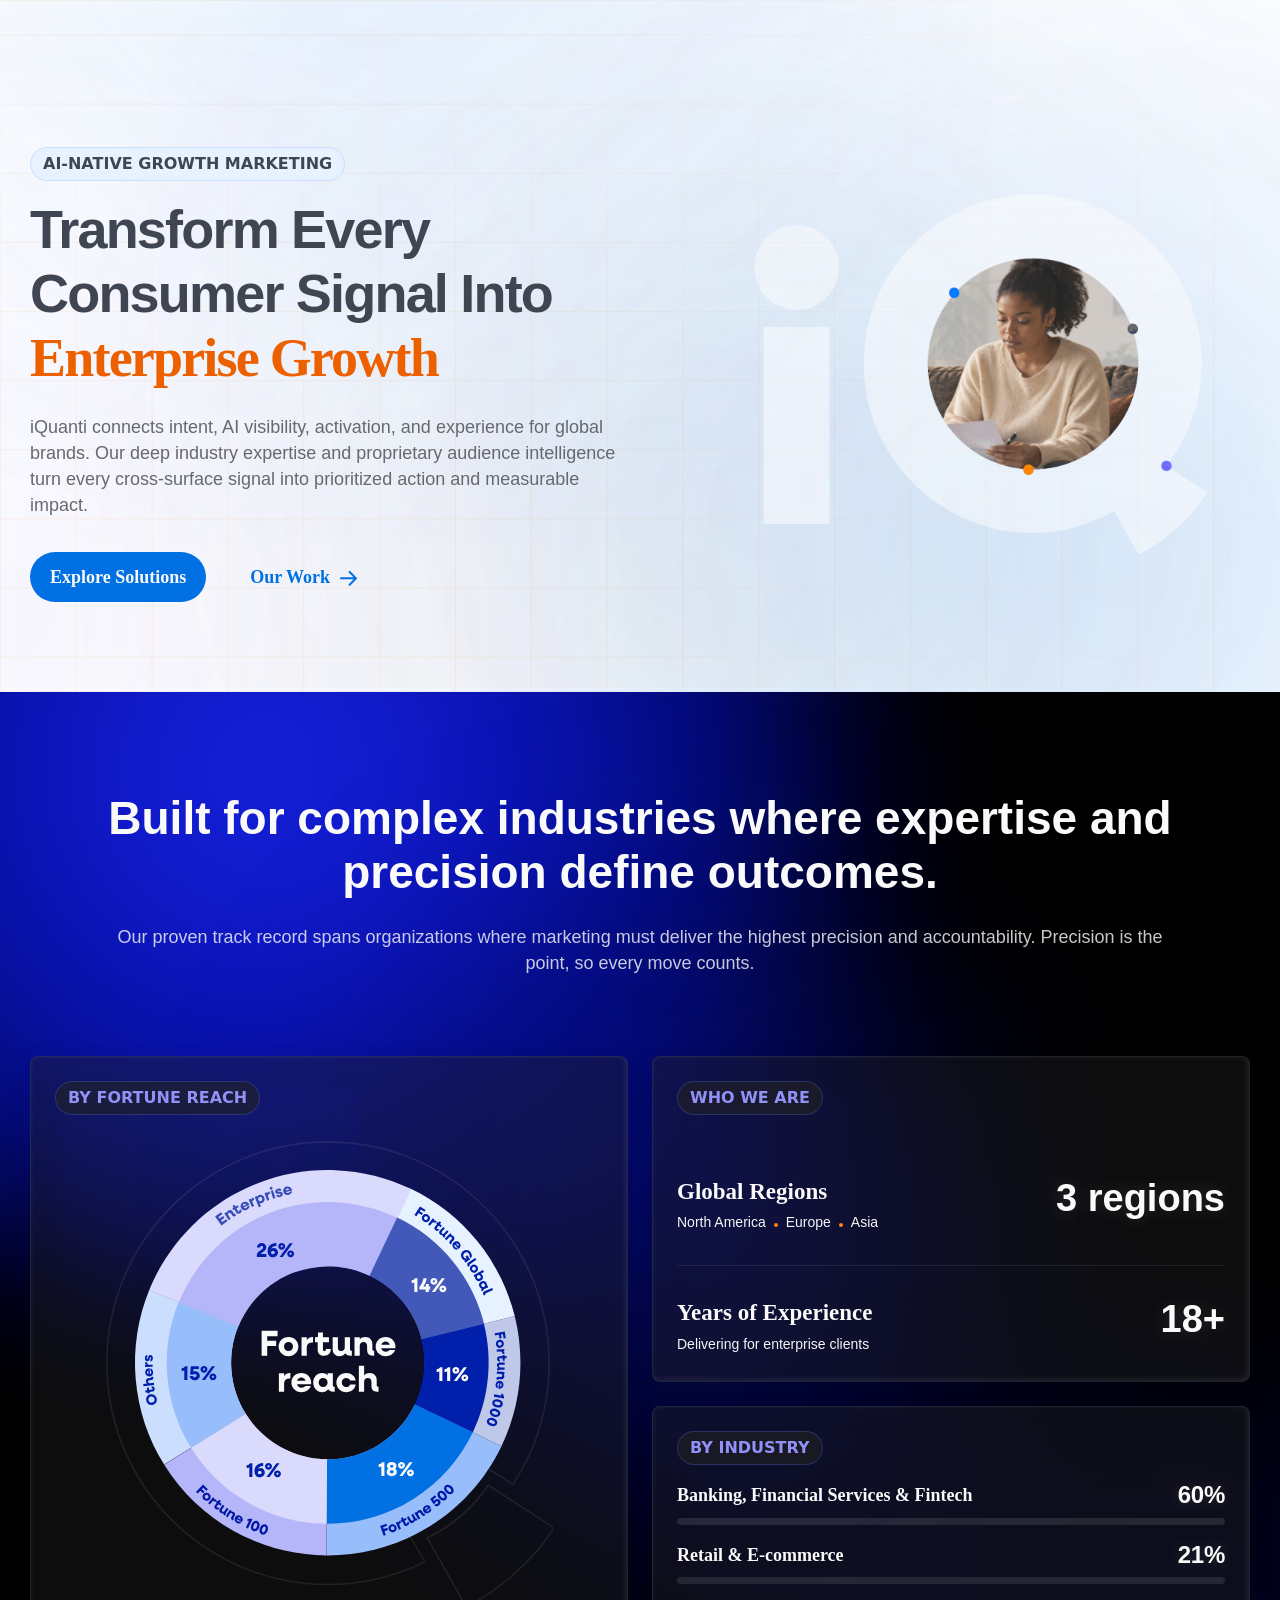
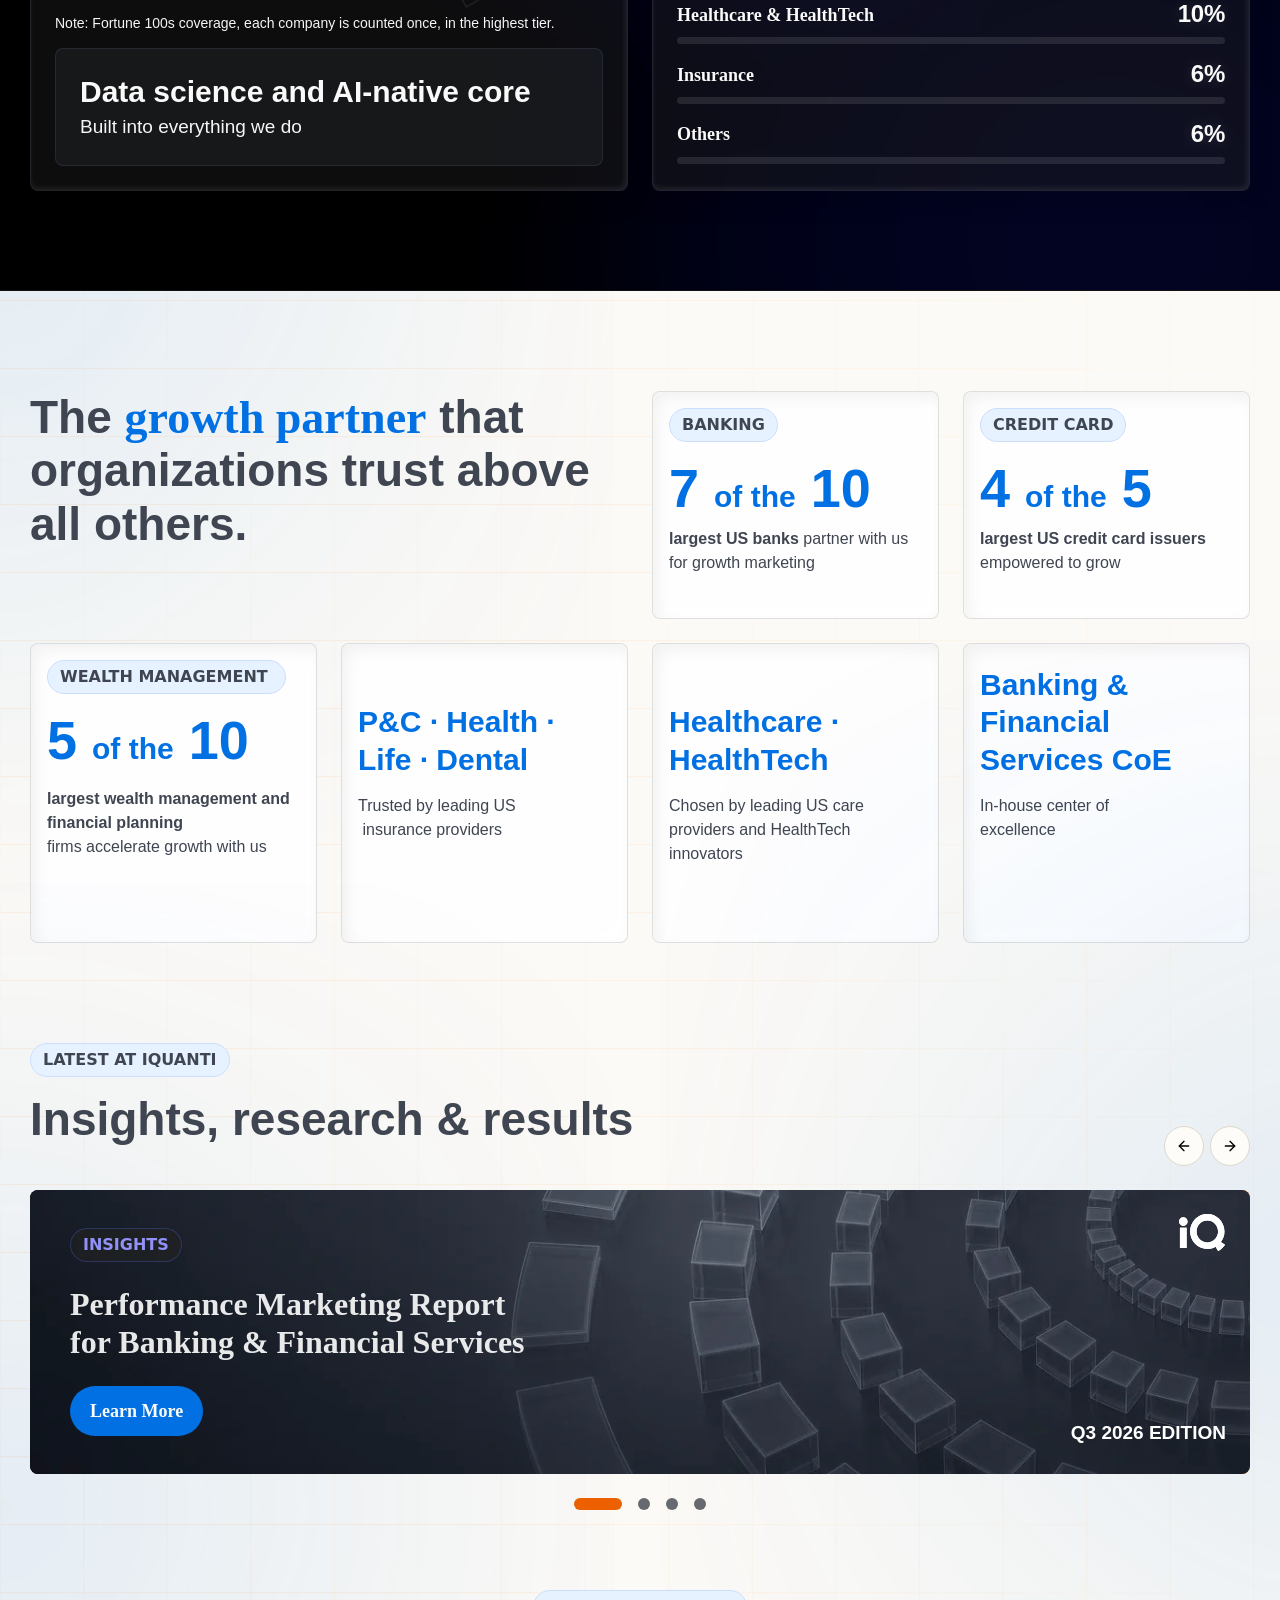
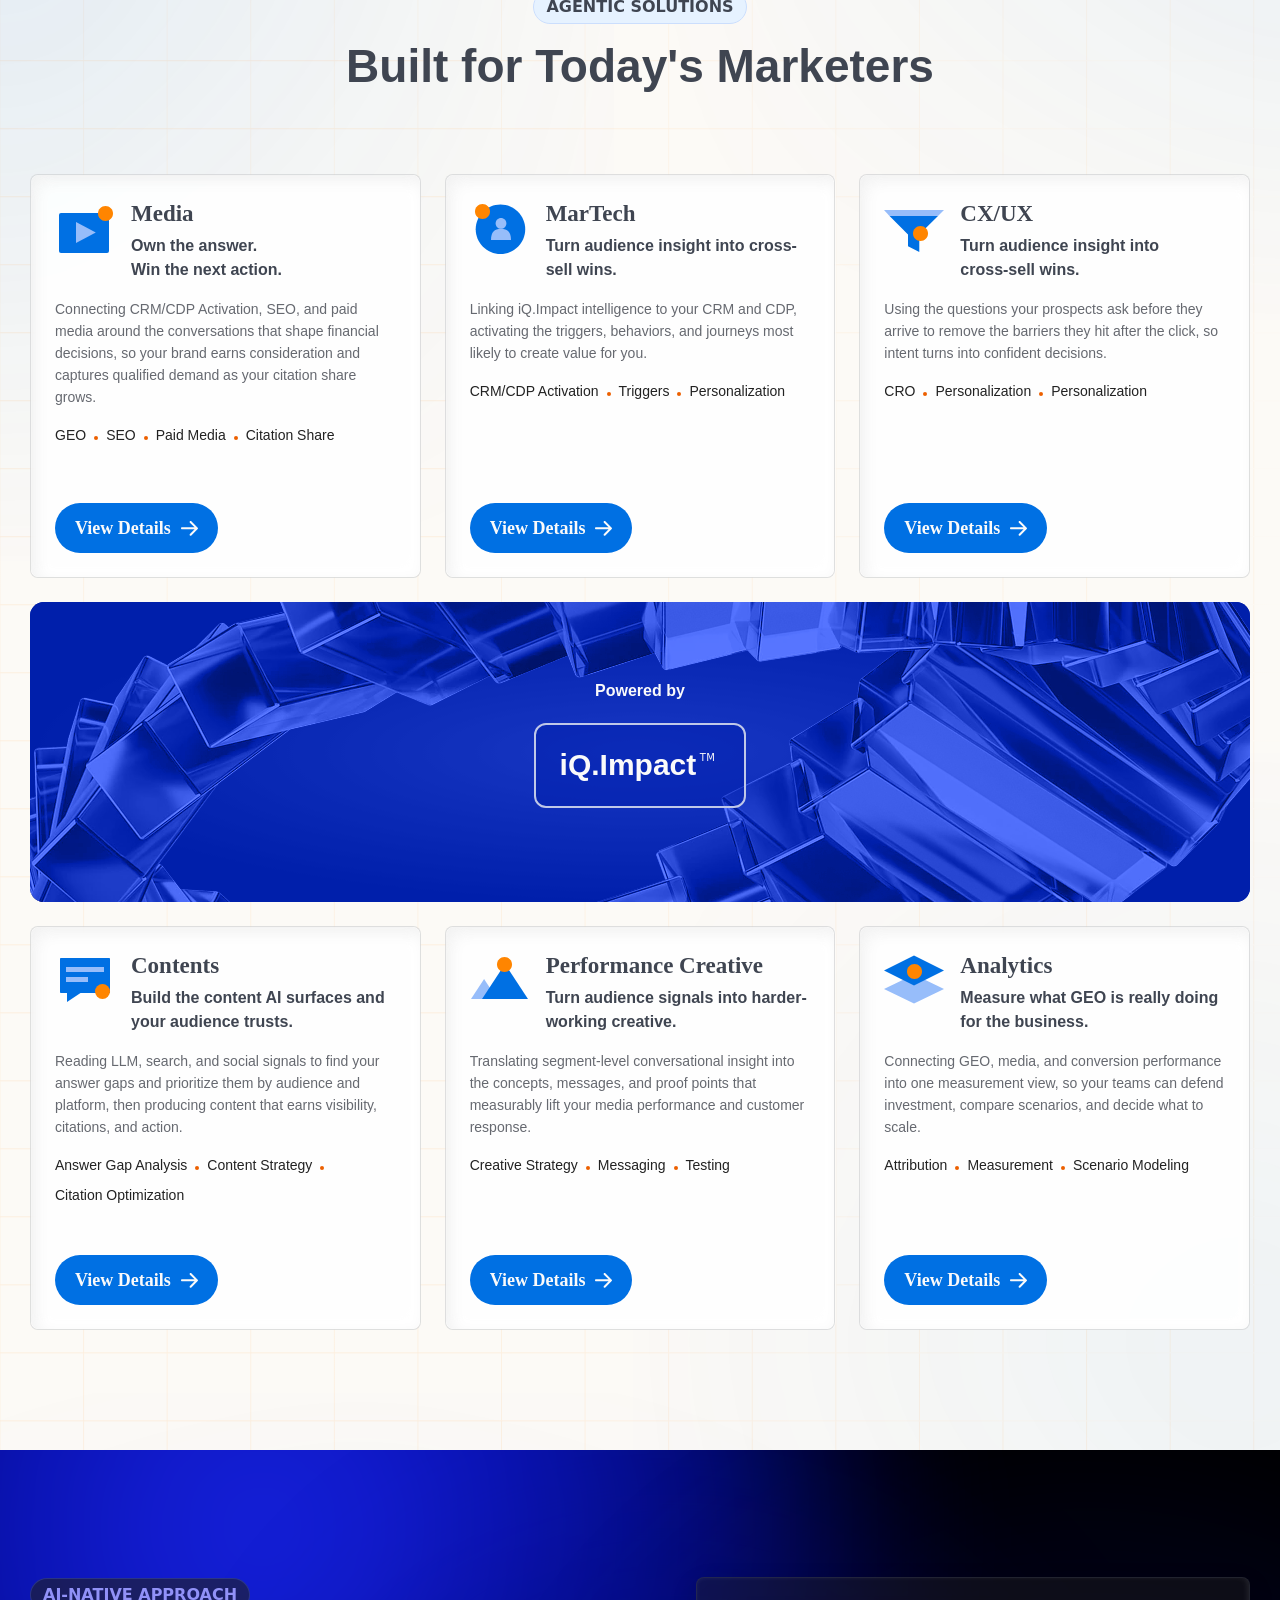
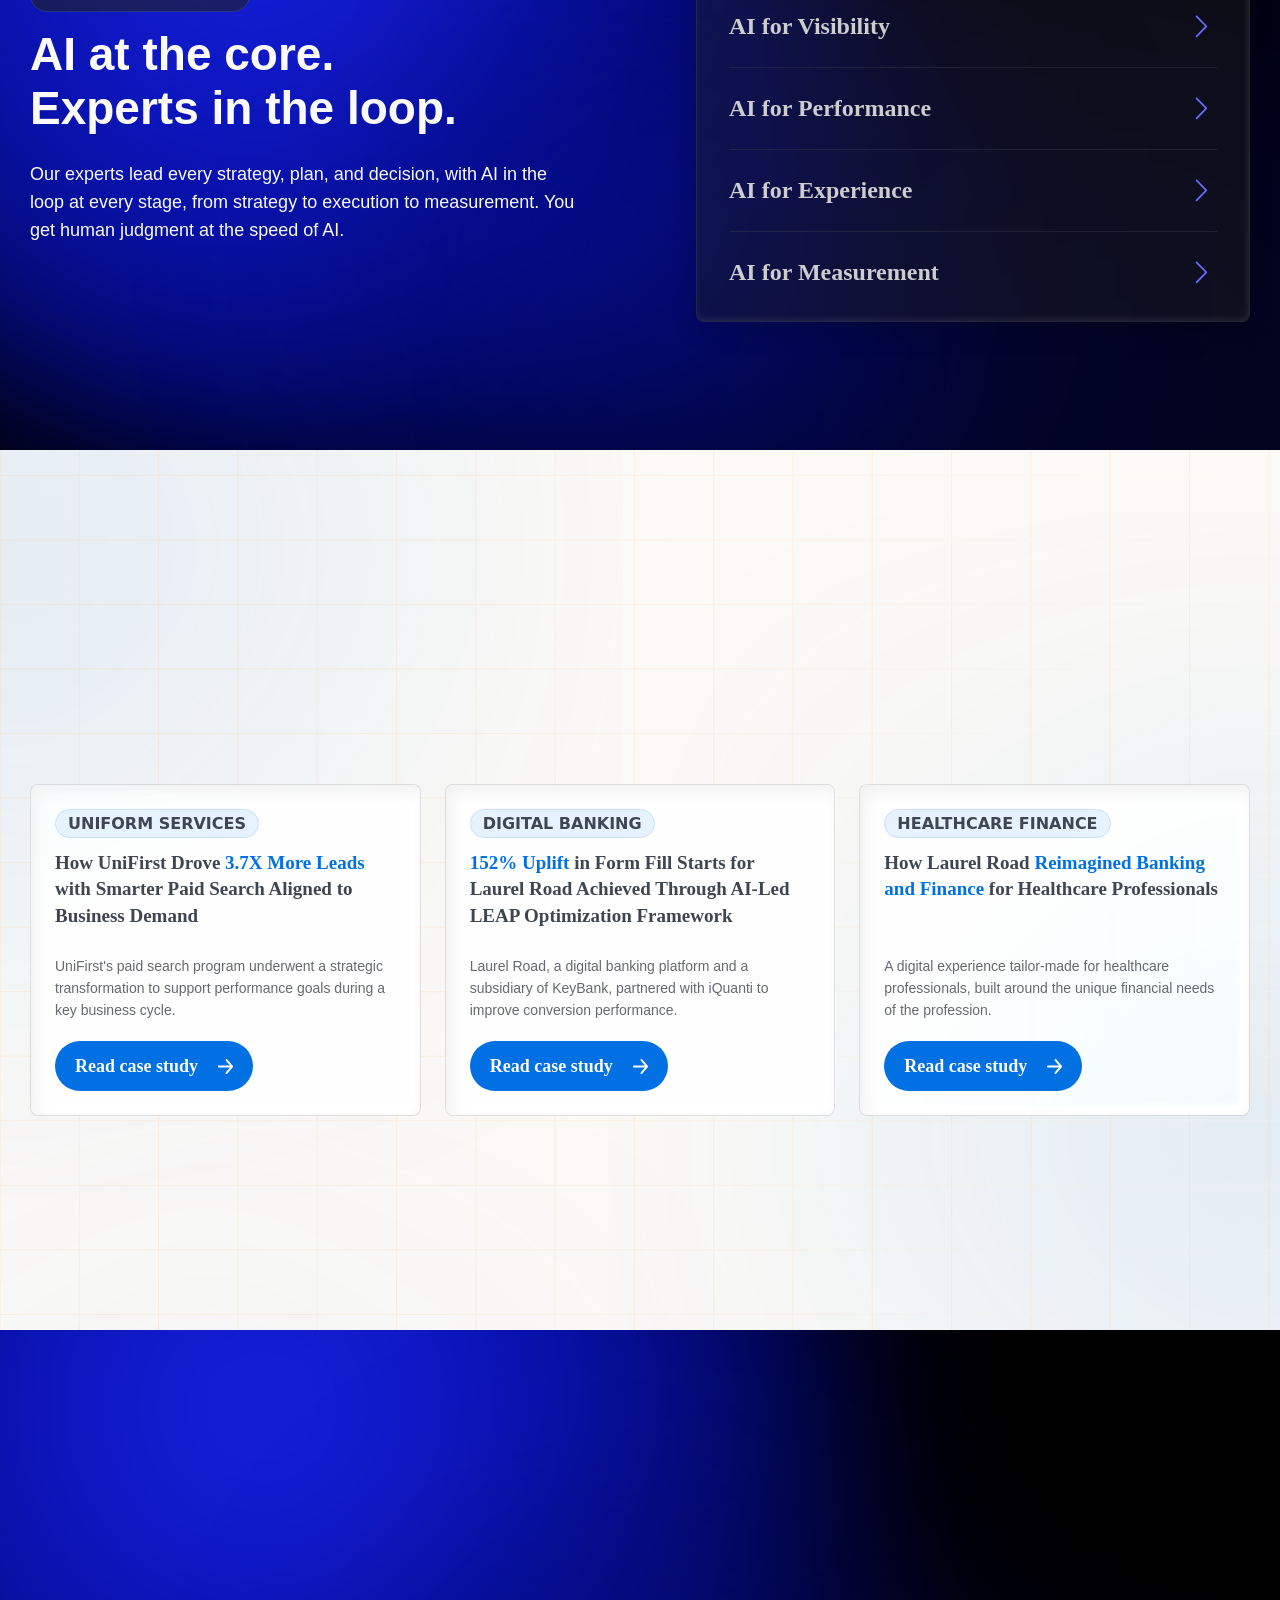
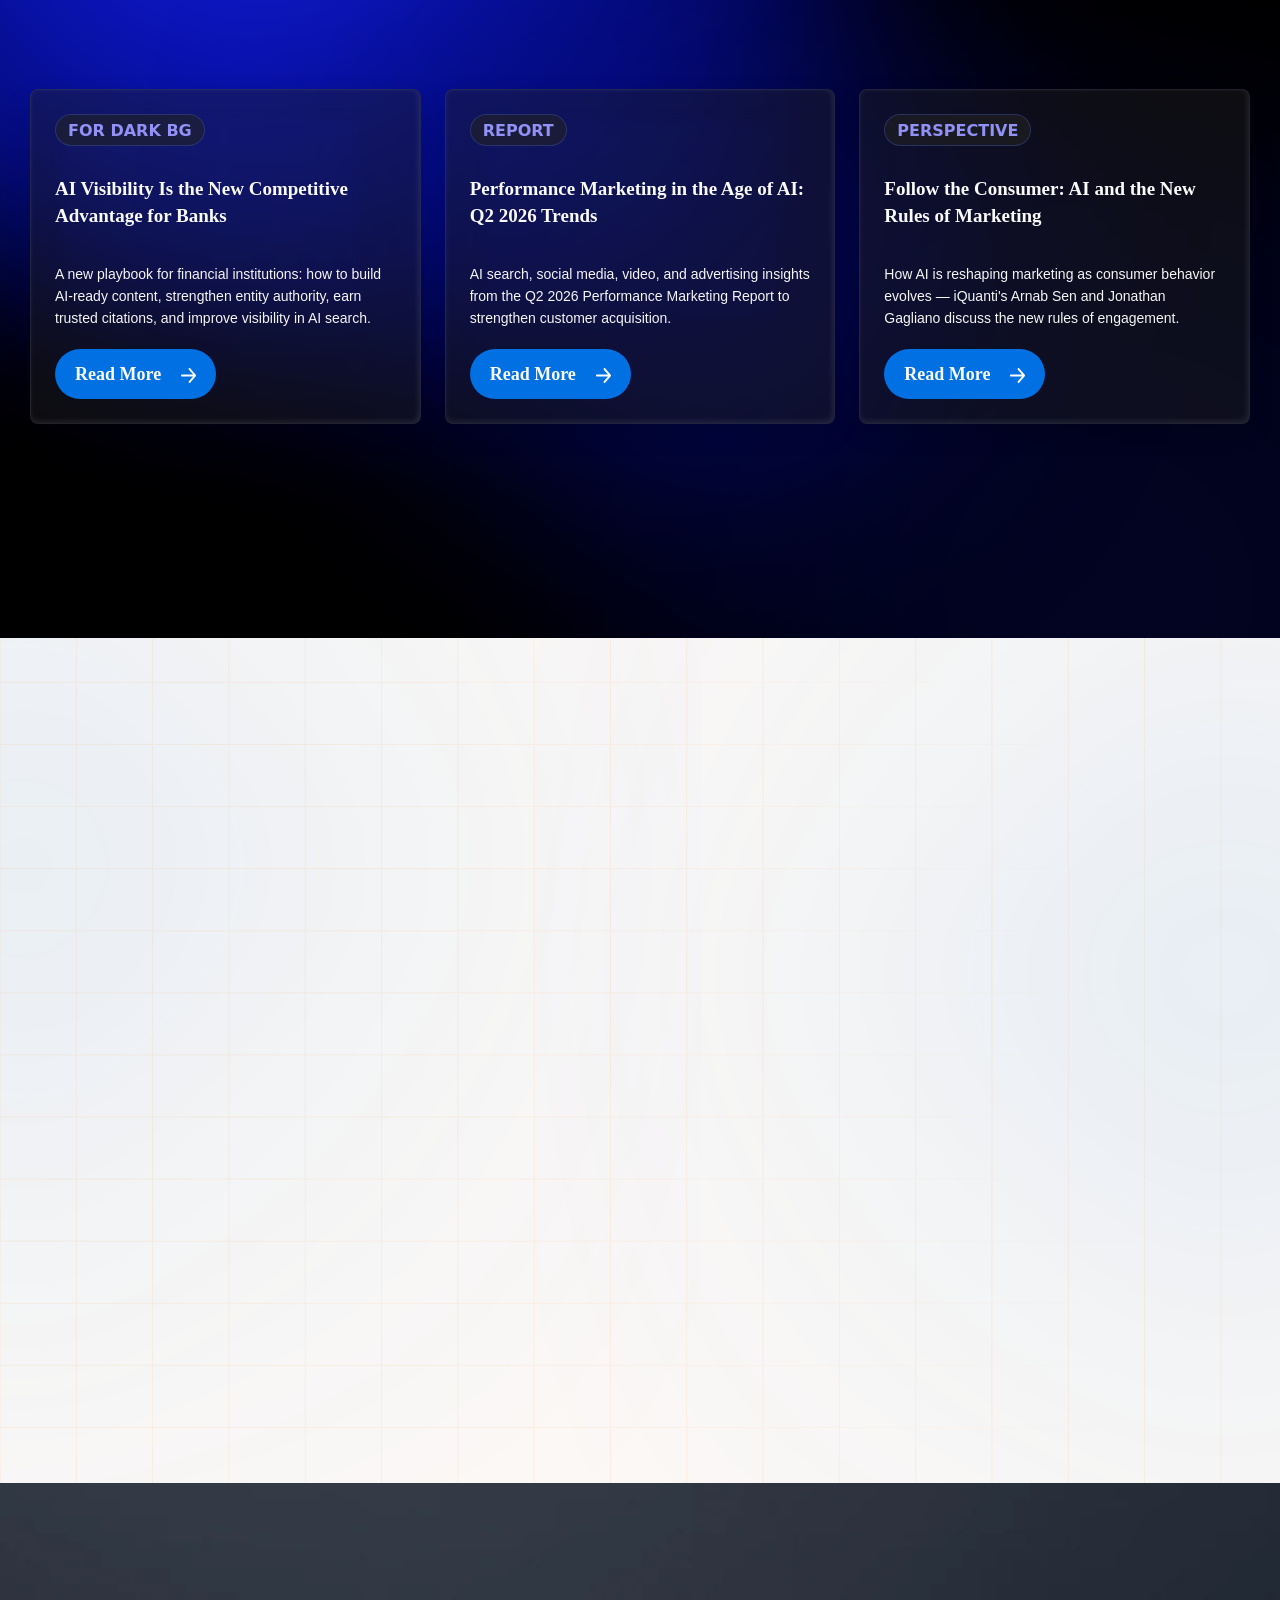
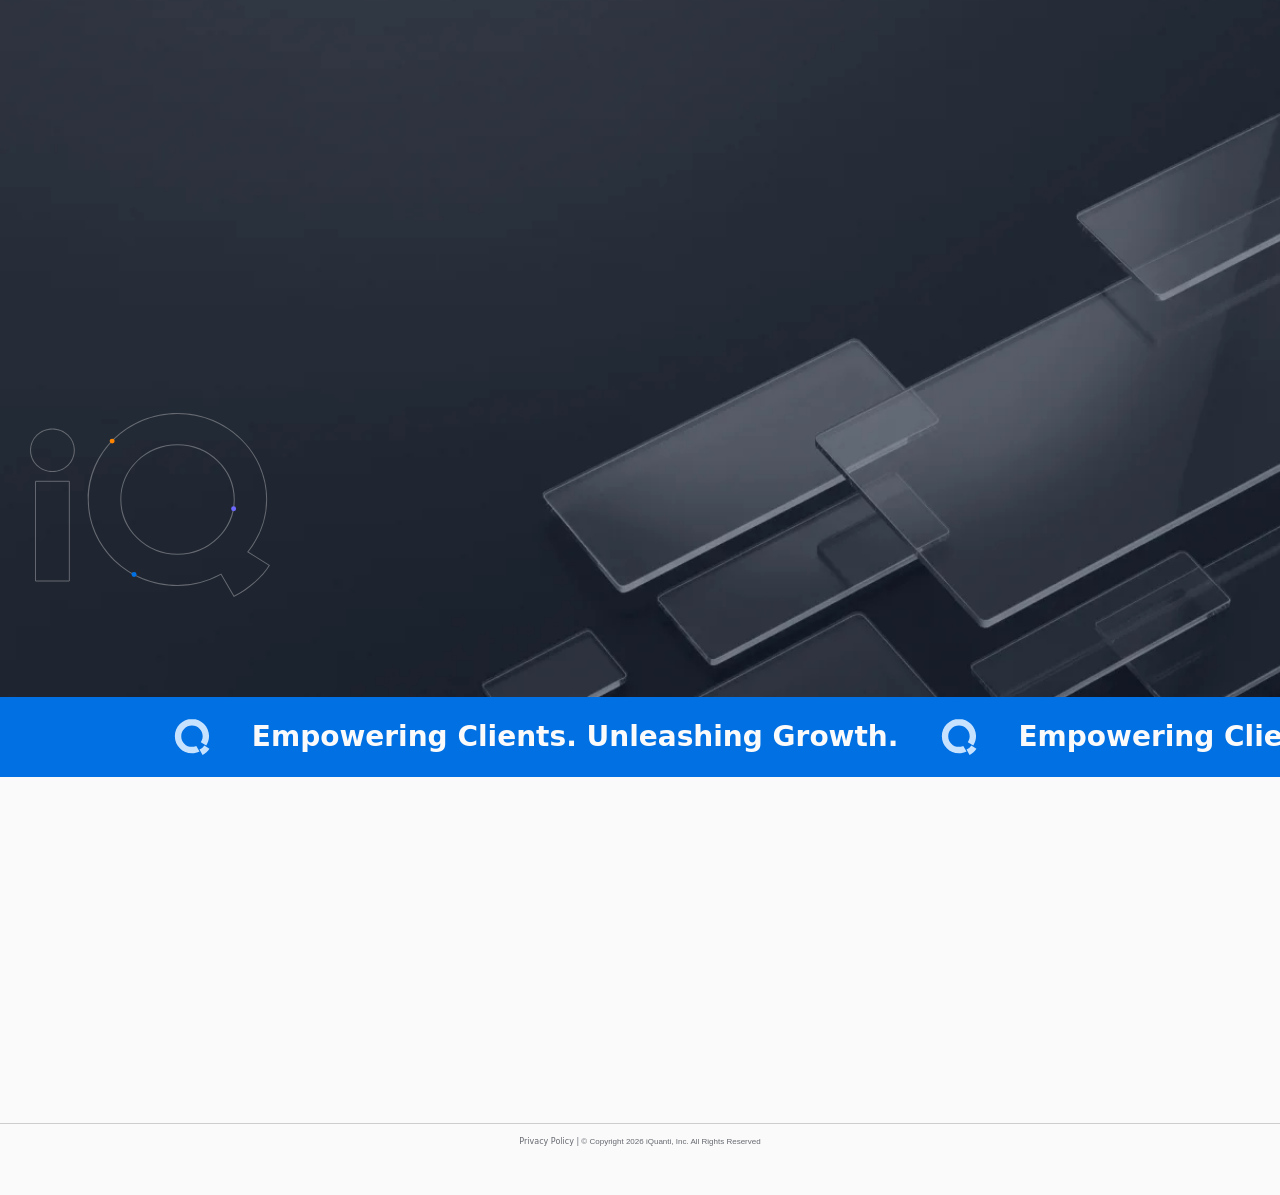
==== commit a8303093: "Client Changes [24-11-2026]" ====
--- a/index.html
+++ b/index.html
@@ -54,7 +54,7 @@
         </nav>
 
         <!-- Contact Button -->
-        <a href="contact.html" class="header-contact cta-action cta-action-primary">Contact Us</a>
+        <a href="contact.html" class="header-contact cta-action cta-action-primary cta-action-hover-state">Contact Us</a>
 
         <!-- Mobile Toggle -->
         <button class="menu-toggle" type="button" aria-label="Open menu" aria-expanded="false" aria-controls="mobile-navigation" aria-haspopup="dialog">
@@ -125,7 +125,7 @@
                     iQuanti connects intent, AI visibility, activation, and experience for global brands. Our deep industry expertise and proprietary audience intelligence turn every cross-surface signal into prioritized action and measurable impact.
                 </p>
                 <div class="cta-action-group"  data-aos="fade-up" data-aos-duration="700" data-aos-delay="300">
-                    <a href="#" class="cta-action cta-action-primary">Explore Solutions</a>
+                    <a href="#" class="cta-action cta-action-primary cta-action-hover-state">Explore Solutions</a>
                      <a href="#" class="cta-action cta-action-secondary">Our Work
                         <svg xmlns="http://www.w3.org/2000/svg" width="17" height="15" viewBox="0 0 17 15" fill="none">
                         <path d="M1 6.36395C0.447715 6.36395 4.82823e-08 6.81167 0 7.36395C-4.82823e-08 7.91624 0.447715 8.36395 1 8.36395L1 7.36395L1 6.36395ZM16.7071 8.07106C17.0976 7.68054 17.0976 7.04737 16.7071 6.65685L10.3431 0.292886C9.95262 -0.0976388 9.31946 -0.0976388 8.92893 0.292886C8.53841 0.68341 8.53841 1.31657 8.92893 1.7071L14.5858 7.36395L8.92893 13.0208C8.53841 13.4113 8.53841 14.0445 8.92893 14.435C9.31946 14.8255 9.95262 14.8255 10.3431 14.435L16.7071 8.07106ZM1 7.36395L1 8.36395L16 8.36395L16 7.36395L16 6.36395L1 6.36395L1 7.36395Z" fill="#0070E3"/>
@@ -601,7 +601,7 @@
                                  Performance Marketing Report <br>
                                 for Banking & Financial Services
                                 </h3>
-                                <a href="#" class="research-button cta-action cta-action-primary">
+                                <a href="#" class="research-button cta-action cta-action-primary cta-action-hover-state">
                                     Learn More
                                 </a>
                             </div>
@@ -632,7 +632,7 @@
                                     <h3>
                                     iQuanti's Vision on AI,<br>Consumers, and What Comes Next 
                                     </h3>
-                                    <a href="#" class="research-button cta-action cta-action-primary">
+                                    <a href="#" class="research-button cta-action cta-action-primary cta-action-hover-state">
                                         Learn More
                                     </a>
                                 </div>
@@ -676,7 +676,7 @@
                                      Performance Marketing Report <br>
                                     for Banking & Financial Services
                                     </h3>
-                                    <a href="#" class="research-button cta-action cta-action-primary">
+                                    <a href="#" class="research-button cta-action cta-action-primary cta-action-hover-state">
                                         Learn More
                                     </a>
                                 </div>
@@ -707,7 +707,7 @@
                                     Performance Marketing Report <br>
                                 for Banking & Financial Services
                                 </h3>
-                                <a href="#" class="research-button cta-action cta-action-primary">
+                                <a href="#" class="research-button cta-action cta-action-primary cta-action-hover-state">
                                     Learn More
                                 </a>
                             </div>
@@ -2023,7 +2023,7 @@
                         <!-- Submit -->
                         <button
                             type="submit"
-                            class="contact-submit cta-action cta-action-primary"
+                            class="contact-submit cta-action cta-action-primary cta-action-hover-state"
                             disabled
                         >
                             Contact Us
@@ -2183,7 +2183,7 @@
                 <form class="newsletter-form">
                     <input type="email" placeholder="Enter Email Id" aria-label="Email Address" required />
 
-                    <button type="submit" class="cta-action cta-action-primary">Subscribe</button>
+                    <button type="submit" class="cta-action cta-action-primary cta-action-hover-state">Subscribe</button>
                 </form>
                      <svg width="0" height="0" style="position:absolute">
                         <filter id="glass-effect-white" filterUnits="objectBoundingBox" primitiveUnits="userSpaceOnUse" x="0%" y="0%" width="100%" height="100%" color-interpolation-filters="sRGB">
--- a/blocks-css/page-banner/style.css
+++ b/blocks-css/page-banner/style.css
@@ -75,6 +75,11 @@
 .spotlight-banner-section .iq-outline-vector img {
     width: 100%;
     height: 100%;
+}
+
+.spotlight-banner-section .blurb-bg-top-left {
+    top: 0;
+    left: 0;
 }
 
 
@@ -99,6 +104,15 @@
     top: -25%;
 }
 
+.our-works-orbit-decor {
+    position: absolute;
+    width: 866px;
+    height: 861px;
+    right: 0;
+    top: -8%;
+    pointer-events: none;
+    z-index: -1;
+}
 
 .our-works-hero-section .blurb-bg-center-center {
     left: 0;
@@ -106,6 +120,8 @@
 
 .our-works-hero-section .spotlight-banner-content {
     width: 58.3333%;
+    display: flex;
+    flex-direction: column;
 }
 
 .our-works-hero-section .blurb-bg-right-center {
@@ -131,7 +147,7 @@
 body.our-works-page::before {
     content: "";
     background: url(../../assets/images/our-works-checks-line-bg.svg);
-    background-color: #FFF;
+    background-color: #fafafa;
     width: 100%;
     height: 100%;
     display: block;
@@ -140,7 +156,7 @@
     z-index: -1;
     background-size: cover;
     pointer-events: none;
-    opacity: 0.62;
+    opacity: 0.61;
 }
 
 
@@ -162,6 +178,7 @@
         width: 204px;
         height: 152px;
     }
+
     .spotlight-banner-section {
         min-height: auto;
     }
@@ -222,6 +239,7 @@
     .our-works-hero-section .spotlight-banner-content {
         width: 100%;
         text-align: center;
+        align-items: center;
     }
 
     .our-works-hero-section .spotlight-banner-content > * {
@@ -232,6 +250,13 @@
         display: none;
     }
 
+    .spotlight-banner-section .iq-outline-vector {
+        right: auto;
+        left: 50%;
+        transform: translate(-50%, -50%);
+        top: 50%;
+    }
+
 }
 
 @media (max-width: 767px) {
@@ -242,15 +267,11 @@
     .our-works-banner .banner-content {
         gap: 24px;
     }
-    
+
     .spotlight-banner-section .iq-outline-vector::after {
         width: 35%;
         height: 35%;
-        left: 50%;
-        top: 50%;
-        transform: translate(-50%, -50%);
         bottom: auto;
-        right: auto;
         opacity: 0.7;
     }
 
--- a/blocks-css/chart/style.css
+++ b/blocks-css/chart/style.css
@@ -107,6 +107,11 @@
     height: auto;
 }
 
+.client-card .q-donut-chart.fortune-reach-chart .values text {
+    font-size: 22px;
+    font-weight: 900;
+}
+
 .client-card .q-donut-chart.fortune-reach-chart .completion-art {
     position: absolute;
     inset: 8px;
@@ -114,7 +119,7 @@
     height: calc(100% - 16px);
     object-fit: fill;
     opacity: 0;
-    transition: opacity 900ms ease;
+    transition: opacity 1200ms cubic-bezier(0.16, 1, 0.3, 1);
     pointer-events: none;
     z-index: 1;
 }
@@ -184,7 +189,15 @@
 
 .company-overview > .company-overview-item .company-overview-value {
     color: var(--color-off-white);
+    font-family: "neulis-neue", sans-serif;
+    font-size: 38px;
+    font-weight: 800;
+    line-height: 1.15;
     text-align: right;
+    white-space: nowrap;
+    font-variant-numeric: tabular-nums;
+    flex-shrink: 0;
+    text-shadow: 0 0 20px rgba(255, 255, 255, 0.15);
 }
 
 /* ========================================
@@ -210,10 +223,21 @@
     justify-content: space-between;
     margin-bottom: 8px;
     color: var(--color-off-white);
-}
-
-.industry-top span:last-child {
+    gap: 16px;
+}
+
+.industry-top span:last-child,
+.industry-top .industry-value {
     color: var(--color-off-white);
+    font-family: "neulis-neue", sans-serif;
+    font-size: 24px;
+    font-weight: 800;
+    line-height: 1.2;
+    letter-spacing: -0.01em;
+    font-variant-numeric: tabular-nums;
+    white-space: nowrap;
+    flex-shrink: 0;
+    text-shadow: 0 0 16px rgba(255, 255, 255, 0.15);
 }
 
 .industry-track {
@@ -230,7 +254,7 @@
 }
 
 .industry-orange {
-    background: var(--color-primary-orange);
+    background: var(--color-primary-light-orange);
 }
 
 .industry-blue {
@@ -281,10 +305,11 @@
 .industry-progress {
     transform-origin: left center;
     transform: scaleX(0);
+    will-change: transform;
 }
 
 .industry-chart.is-chart-visible .industry-progress {
-    animation: industryProgressGrow 0.8s cubic-bezier(0.16, 1, 0.3, 1) forwards;
+    animation: industryProgressGrow 2.4s cubic-bezier(0.16, 1, 0.3, 1) forwards;
 }
 
 .industry-chart.is-chart-visible .industry-item:nth-child(1) .industry-progress { animation-delay: 0.15s; }
@@ -292,6 +317,9 @@
 .industry-chart.is-chart-visible .industry-item:nth-child(3) .industry-progress { animation-delay: 0.39s; }
 .industry-chart.is-chart-visible .industry-item:nth-child(4) .industry-progress { animation-delay: 0.51s; }
 .industry-chart.is-chart-visible .industry-item:nth-child(5) .industry-progress { animation-delay: 0.63s; }
+.industry-chart.is-chart-visible .industry-item:nth-child(6) .industry-progress { animation-delay: 0.75s; }
+.industry-chart.is-chart-visible .industry-item:nth-child(7) .industry-progress { animation-delay: 0.87s; }
+.industry-chart.is-chart-visible .industry-item:nth-child(8) .industry-progress { animation-delay: 0.99s; }
 
 /* ========================================
    RESPONSIVE (MEDIA QUERIES)
@@ -363,8 +391,18 @@
     .fortune-bar {
         width: 60px;
     }
+    
     .company-overview {
         margin-top: 0;
+    }
+
+    .company-overview > .company-overview-item .company-overview-value {
+        font-size: 28px;
+    }
+ 
+    .industry-top span:last-child,
+    .industry-top .industry-value {
+        font-size: 20px;
     }
 }
 
--- a/blocks-css/enterprise-trust/style.css
+++ b/blocks-css/enterprise-trust/style.css
@@ -112,6 +112,7 @@
     pointer-events: none;
     overflow: visible;
     z-index: 0 !important;
+    display: none;
 }
 
 /* Border hidden initially */
--- a/blocks-css/solutions/style.css
+++ b/blocks-css/solutions/style.css
@@ -328,6 +328,11 @@
     grid-template-columns: repeat(1, minmax(0, 1fr)) !important;
 }
 
+.contact-solutions-grid .solution-card:hover {
+    transform: none !important;
+    box-shadow: none;
+}
+
 .solution-card.has-content-side-left .solution-card-header {
     margin-bottom: 24px;
 }
--- a/blocks-css/contact-form/style.css
+++ b/blocks-css/contact-form/style.css
@@ -127,8 +127,11 @@
 }
 
 .contact-form.has-glass-effect {
-    backdrop-filter: blur(2.8px) brightness(1.06);
-}
+    background: rgba(24, 26, 30, 0.5);
+    -webkit-backdrop-filter: blur(12px) brightness(1.06);
+    backdrop-filter: blur(12px) brightness(1.06);
+}
+
 /* Form Header */
 .contact-form-header {
     margin-bottom: 0;
@@ -509,6 +512,7 @@
     color: var(--color-cool-gray);
     margin-left: 8px;
     text-decoration: underline;
+    font-weight: 400;
 }
 
 .contact-form .privacy-message-wrap {
@@ -640,11 +644,6 @@
     font-weight: 600;
 }
 
-.privacy-checkbox label .privacy-policy-text {
-    color: var(--color-warm-gray);
-    margin-left: 8px;
-}
-
 .contact-form .lead-response.is-success {
     font-weight: 600;
     color: #ff8500;
@@ -961,11 +960,8 @@
     overflow-y: auto;
 }
 
-.iq-split-hero-section .contact-form-wrapper.sticky-contact-form.has-scroll-bg {
-    padding: 20px;
-    background: url("../../assets/images/sticky-contact-form-bg.webp");
-    transition: 0.2s;
-    border-radius: 8px;
+.iq-split-hero-section .contact-form-wrapper.is-sticky-fixed.is-passed-hero .contact-form {
+    background: rgba(24, 26, 30, 0.8);
 }
 
 .sticky-contact-form-slot {
--- a/assets/css/style.css
+++ b/assets/css/style.css
@@ -171,6 +171,10 @@
     line-height: 150%;
 }
 
+button {
+    cursor: pointer;
+}
+
 /* ========================================
    Typography Base
 ======================================== */
@@ -661,11 +665,17 @@
 .iq-pblk-default {
     padding-block: 120px !important;
 }
+
 .iq-overflow-hidden {
     overflow: hidden !important;
 }
+
 .iq-overflow-clip {
     overflow: clip !important;
+}
+
+.iq-w-full {
+    width: 100% !important;
 }
 /* ========================================
    From Global CSS
@@ -756,7 +766,7 @@
     line-height: 26px;
     padding: 12px 20px;
     border-radius: 100px !important;
-    transition: all 0.25s ease;
+    transition: all 0.25s ease !important;
     font-weight: 700;
     text-decoration: none;
     gap: 10px;
@@ -789,6 +799,23 @@
 .cta-action-primary:hover {
    background-color: #025ec2;
 }
+
+/* Hover state: Subtle scale-up aur halka shadow */
+.cta-action-hover-state:hover {
+    transform: scale(1.04) !important; 
+    box-shadow: 0 8px 20px rgba(0, 0, 0, 0.15); 
+}
+
+/* Active state: Click karne par thoda press feel aayega */
+.cta-action-hover-state:active {
+    transform: scale(0.98);
+}
+
+/* Primary button hover par thoda color contrast (optional) */
+.cta-action-hover-state :hover {
+    filter: brightness(1.08); /* Electric blue thoda aur vibrant dikhega */
+}
+
 
 .cta-action-white {
     border: 1px solid var(--color-cool-gray);
@@ -909,6 +936,10 @@
     color: var(--color-primary-orange) !important;
 }
 
+.highlight-text.highlight-text-q-purple {
+    color: var(--color-q-purple) !important;
+} 
+
 
 /* ========================================
    Glass Effect
@@ -1252,7 +1283,7 @@
     align-items: center;
     list-style: none;
     margin: 0;
-    padding: 4px;
+    padding: 6px 5px;
     background: var(--color-elevate-gray);
     gap: 4px;
     border-radius: 100px;
@@ -1289,10 +1320,11 @@
 }
 
 .site-header .main-navigation a:hover,
-.site-header .main-navigation a.active {
+.site-header .main-navigation a.active,
+.site-header .main-navigation li.current-menu-item a {
     color: var(--color-electric-blue);
     background: var(--color-off-white);
-    font-weight: 600;
+    font-weight: 700;
 }
 
 
@@ -1306,6 +1338,7 @@
 .site-header .header-contact,
 .site-header .mobile-contact {
     text-decoration: none;
+    padding: 12px 16px;
 }
 
 
@@ -1338,6 +1371,11 @@
     color: var(--color-off-white);
 }
 
+.site-header.header-mode-dark .main-navigation li.current-menu-item a {
+    background: var(--color-elevate-gray);
+    color: #fff;
+}
+ 
 
 /* Sticky Header Light Mode */
 
@@ -1625,7 +1663,7 @@
     width: 4px;
     height: 4px;
     border-radius: 50%;
-    background: var(--color-primary-orange);
+    background: var( --color-primary-orange);
     flex-shrink: 0;
     top: 3px;
     position: relative;
@@ -1711,7 +1749,7 @@
     font-size: 28px;
     line-height: 1;
     font-weight: 900;
-    color: var(--color-pure-white);
+    color: var(--color-off-white);
 }
 
 
@@ -1763,9 +1801,9 @@
 
 .site-footer .footer-logo img {
     display: block;
-    width: 157px;
+    width: 165px;
     height: auto;
-    max-width: 157px;
+    max-width: 165px;
     object-fit: contain;
 }
 
@@ -2030,9 +2068,7 @@
     height: auto;
     max-width: 551px;
     width: 100%;
-    background-size: cover;
     flex: 1;
-    border-radius: 8px;
 }
 
 
@@ -2073,33 +2109,19 @@
 }
 
 
-
-
 /* Stats Bar block styles moved to acf-blocks/stats-bar/style.css for isolated loading */
-
-
-
-
-
 
 
 .webinar-checks-line-bg-sec-wrap {
     background-image: url("../images/webinar-sec-wrap-checks-line-bg.svg");
 }
 
+
+
 /* Content with Sticky Callout block styles moved to acf-blocks/content-sticky-callout/style.css for isolated loading */
 
 
 /* Webinar Slider block styles moved to acf-blocks/webinar-slider/style.css for isolated loading */
-
-
-
-/* About us page */
-/* 28-09-2026 */
-.about-recognition-section.about-recognition-section {
-    padding-top: 0;
-}
-
 
 /* ==========================================
    LEADERSHIP SECTION
@@ -2128,6 +2150,82 @@
     gap: 24px;
 }
 
+.iq-profile-grid-wrapper .iq-profile-card-item .iq-profile-card-details{
+    display: none;
+    padding: 28px 26px 76px 134px;
+}
+
+.iq-profile-grid-wrapper .iq-profile-card-item .iq-profile-card-details .iq-profile-details-bio{
+    margin-top: 24px;
+}
+
+.iq-profile-grid-wrapper .iq-profile-card-item .iq-profile-card-details .iq-profile-close-btn  {
+    width: 39px;
+    height: 39px;
+    background-color: rgb(217 217 217 / 25%);
+    border-radius: 50%;
+    border: 0;
+    margin-left: auto;
+    display: inline-flex;
+    align-items: center;
+    justify-content: center;
+}
+
+.iq-profile-grid-wrapper .iq-profile-card-item .iq-profile-card-details .iq-profile-close-btn:hover  { 
+    opacity: 0.8;
+}
+
+.iq-profile-grid-wrapper .iq-profile-card-item.is-expanded {
+    display: grid;
+    grid-template-columns: repeat(3, 1fr);
+    gap: 24px;
+    background-color: #323232;
+    border-radius: 8px;
+    border: 1px solid rgb(102 105 112 / 20%);
+}
+
+.iq-profile-grid-wrapper .iq-profile-card-item.is-expanded .iq-profile-card-details {
+    display: flex;
+    flex-direction: column;
+    gap: 8px;
+    grid-column: span 2;
+}
+
+.iq-profile-grid-wrapper .iq-profile-card-item.is-expanded .iq-profile-card-details .iq-profile-details-body :where(h3,p){
+    color: var(--color-off-white);
+} 
+
+.iq-profile-grid-wrapper .iq-profile-card-item.is-expanded .iq-profile-card-details .iq-profile-details-body h3 {
+    margin-bottom: 8px;
+}
+
+.iq-profile-grid-wrapper .iq-profile-card-item .iq-profile-card-details .iq-profile-details-bio > p  {
+    color: var(--color-smoke-white) !important;
+}
+
+.iq-profile-grid-wrapper .iq-profile-card-item .iq-profile-card-details .iq-profile-details-bio p:not(:last-child) {
+    margin-bottom: 24px;
+}
+
+.iq-profile-grid-wrapper .iq-profile-card-item.is-expanded .iq-profile-card::before {
+    display: none;
+}
+
+.iq-profile-grid-wrapper .iq-profile-card-item.is-expanded .iq-profile-card {
+    background: transparent;
+    box-shadow: none;
+    backdrop-filter: none;
+    border: none !important;
+}
+
+.iq-profile-grid-wrapper.has-expanded-card .iq-profile-card-item:not(.is-expanded) {
+    display: none;
+}
+
+.iq-profile-card-item.is-expanded {
+    grid-column: 1 / -1;
+}
+
 .iq-profile-grid-wrapper .iq-profile-card-image {
     width: 100%;
     height: 100%;
@@ -2141,6 +2239,62 @@
     object-fit: cover;
     object-position: top;
 }
+
+/* Default pseudo-element setup taaki transition smoothly chale */
+.iq-profile-grid-wrapper .iq-profile-card-item {
+    position: relative;
+    z-index: 0;
+}
+
+.iq-profile-grid-wrapper .iq-profile-card-item::after {
+    content: "";
+    position: absolute;
+    inset: 0;
+    background: #323232;
+    border-radius: 12px;
+    z-index: 0;
+    opacity: 0;
+    transform-origin: left center;
+    transition: opacity 0.4s ease, transform 0.45s ease-out;
+    pointer-events: none;
+    z-index: -1;
+}
+
+
+.iq-profile-grid-wrapper .iq-profile-card-item.is-expanded {
+    animation: profileCardExpand 0.45s cubic-bezier(0.22, 1, 0.36, 1);
+}
+
+.iq-profile-grid-wrapper .iq-profile-card-item.is-expanded::after {
+    opacity: 1;
+}
+
+/* Right side details content ka smooth slide-in */
+.iq-profile-card-item.is-expanded .iq-profile-card-details {
+    animation: profileDetailsSlide 0.45s cubic-bezier(0.22, 1, 0.36, 1) 0.08s;
+}
+
+@keyframes profileCardExpand {
+    from {
+        opacity: 0.7;
+    }
+    to {
+        opacity: 1;
+    }
+}
+
+@keyframes profileDetailsSlide {
+    from {
+        opacity: 0;
+        transform: translateX(24px);
+    }
+    to {
+        opacity: 1;
+        transform: translateX(0);
+    }
+}
+
+
 
 /* ==========================================
    LEADER CARD
@@ -2157,25 +2311,11 @@
     padding: 30px;
     border-radius: 8px;
     overflow: hidden;
+    cursor: pointer;
 }
 
 .iq-profile-card:hover .iq-profile-card-badge {
     background-color: var(--color-electric-blue);
-}
-
-.iq-profile-card::before {
-    content: "";
-    position:absolute;
-    inset:0;
-    background:rgba(0,0,0,0.5);
-    z-index: 1;
-    opacity: 0;
-    display: none;
-}
-
-.iq-profile-card:hover::before {
-    opacity: 1;
-    display: block;
 }
 
 .popup-open-btn {
@@ -2594,10 +2734,12 @@
     color: var(--color-elevate-gray);
 }
 
+
  .has-dark-bg .key-tags span:not(:last-child)::after,
  .has-dark-bg .key-tags .key-tags-dots-left span::before {
     background-color: var(--color-primary-light-orange);
  }
+
 
  .has-dark-bg .highlight-text-orange,
   .dark-bg-orange-text {
@@ -2788,6 +2930,11 @@
         flex-shrink: 0;
     }
 
+    /* IQ profile Cards CSS */
+    .iq-profile-grid-wrapper .iq-profile-card-item .iq-profile-card-details {
+        padding: 28px 26px 76px 28px;
+    }
+
 }
 
 
@@ -3152,19 +3299,9 @@
         display: none;
      }
 
-
-
      .section-label {
         justify-content: center;
      }
-
-
-
-
-
-
-
-
 
 
     .section-label.section-label-left {
@@ -3174,23 +3311,14 @@
         margin-inline: auto;
     }
 
-
-
-
-
     .heading-wrap {
         margin-bottom: 40px !important;
     }
 
-
-
-
-
     .site-footer .footer-bottom {
         padding-bottom: 32px;
     }
     
-
     .iq-split-hero-section .iq-split-hero-header {
         max-width: 500px;
         margin: 0 auto 40px;
@@ -3237,10 +3365,7 @@
         gap: 0;
     }
 
-
-
     /* about us page css */
-
     .iq-profile-grid-wrapper,
     .iq-profile-grid-wrapper.columns-4 {
         grid-template-columns: repeat(2, 1fr) !important;
@@ -3250,13 +3375,6 @@
         width: 280px;
         height: 250px;
     }
-
-
-
-
-
-
-
 
     /* Aboutus Page css */
     .iq-feature-grid-cards {
@@ -3267,8 +3385,6 @@
     .iq-feature-grid-cards  >div:last-child {
         grid-column: span 2;
     }
-
-
 
     .iq-profile-grid-wrapper.columns-4.is-staggered > :nth-child(3n + 2),
     .iq-profile-grid-wrapper.is-staggered.columns-3 > .iq-profile-card:nth-child(3n + 2),
@@ -3287,16 +3403,20 @@
         padding-bottom: 0;
     }
 
-
-
     .split-content-grid {
         grid-template-columns: repeat(1, 1fr);
         gap: 40px;
     }
 
-
-
-
+    /* IQ Profile Cards CSS  */
+
+    .iq-profile-grid-wrapper .iq-profile-card-item.is-expanded {
+        grid-template-columns: repeat(2, 1fr);
+    }
+
+    .iq-profile-grid-wrapper .iq-profile-card-item.is-expanded .iq-profile-card-details {
+        grid-column: auto;
+    }
 
 
 
@@ -3504,14 +3624,10 @@
         line-height: 24px;
     }
 
-
-
     .acf-innerblocks-container, 
     .iq-contact-content-left {
         gap: 48px !important;
     }
-
-
 
     /* about us page css */
 
@@ -3533,9 +3649,6 @@
         text-align: center;
     }
 
-
-
-
     .iq-feature-grid-cards >div:last-child {
         grid-column: span 1;
     }
@@ -3551,7 +3664,6 @@
     .media-content-popup.has-popup-dark .media-content-popup-content p:not(:last-child) {
         margin-bottom: 16px;
     }
-
 
     .media-content-popup.has-popup-hr {
         grid-template-columns: 1fr;
@@ -3564,7 +3676,6 @@
     .popup-close-btn {
         width: 32px;
         height: 32px;
-
     }
 
     .iq-orbit-rings-vector {
@@ -3597,6 +3708,19 @@
     .slick-dots {
         gap: 8px;
     }
+
+    .iq-profile-grid-wrapper,
+    .iq-profile-grid-wrapper.columns-4 {
+        grid-template-columns: 1fr !important;
+    }
+
+    /* IQ Profile Cards CSS  */
+    .iq-profile-grid-wrapper .iq-profile-card-item.is-expanded {
+        grid-template-columns: repeat(1, 1fr);
+        gap: 0;
+    }
+
+    
 }
 
 /* =========================================
@@ -3676,11 +3800,6 @@
     .iq-profile-grid-wrapper.columns-2 { 
         grid-template-columns: 1fr;
     }
-
-    .iq-profile-grid-wrapper,
-    .iq-profile-grid-wrapper.columns-4 {
-        grid-template-columns: 1fr !important;
-    }
     
     .iq-profile-grid-wrapper.is-staggered > :nth-child(2n + 1),
     .iq-profile-grid-wrapper.columns-4.is-staggered> :nth-child(2n + 1),
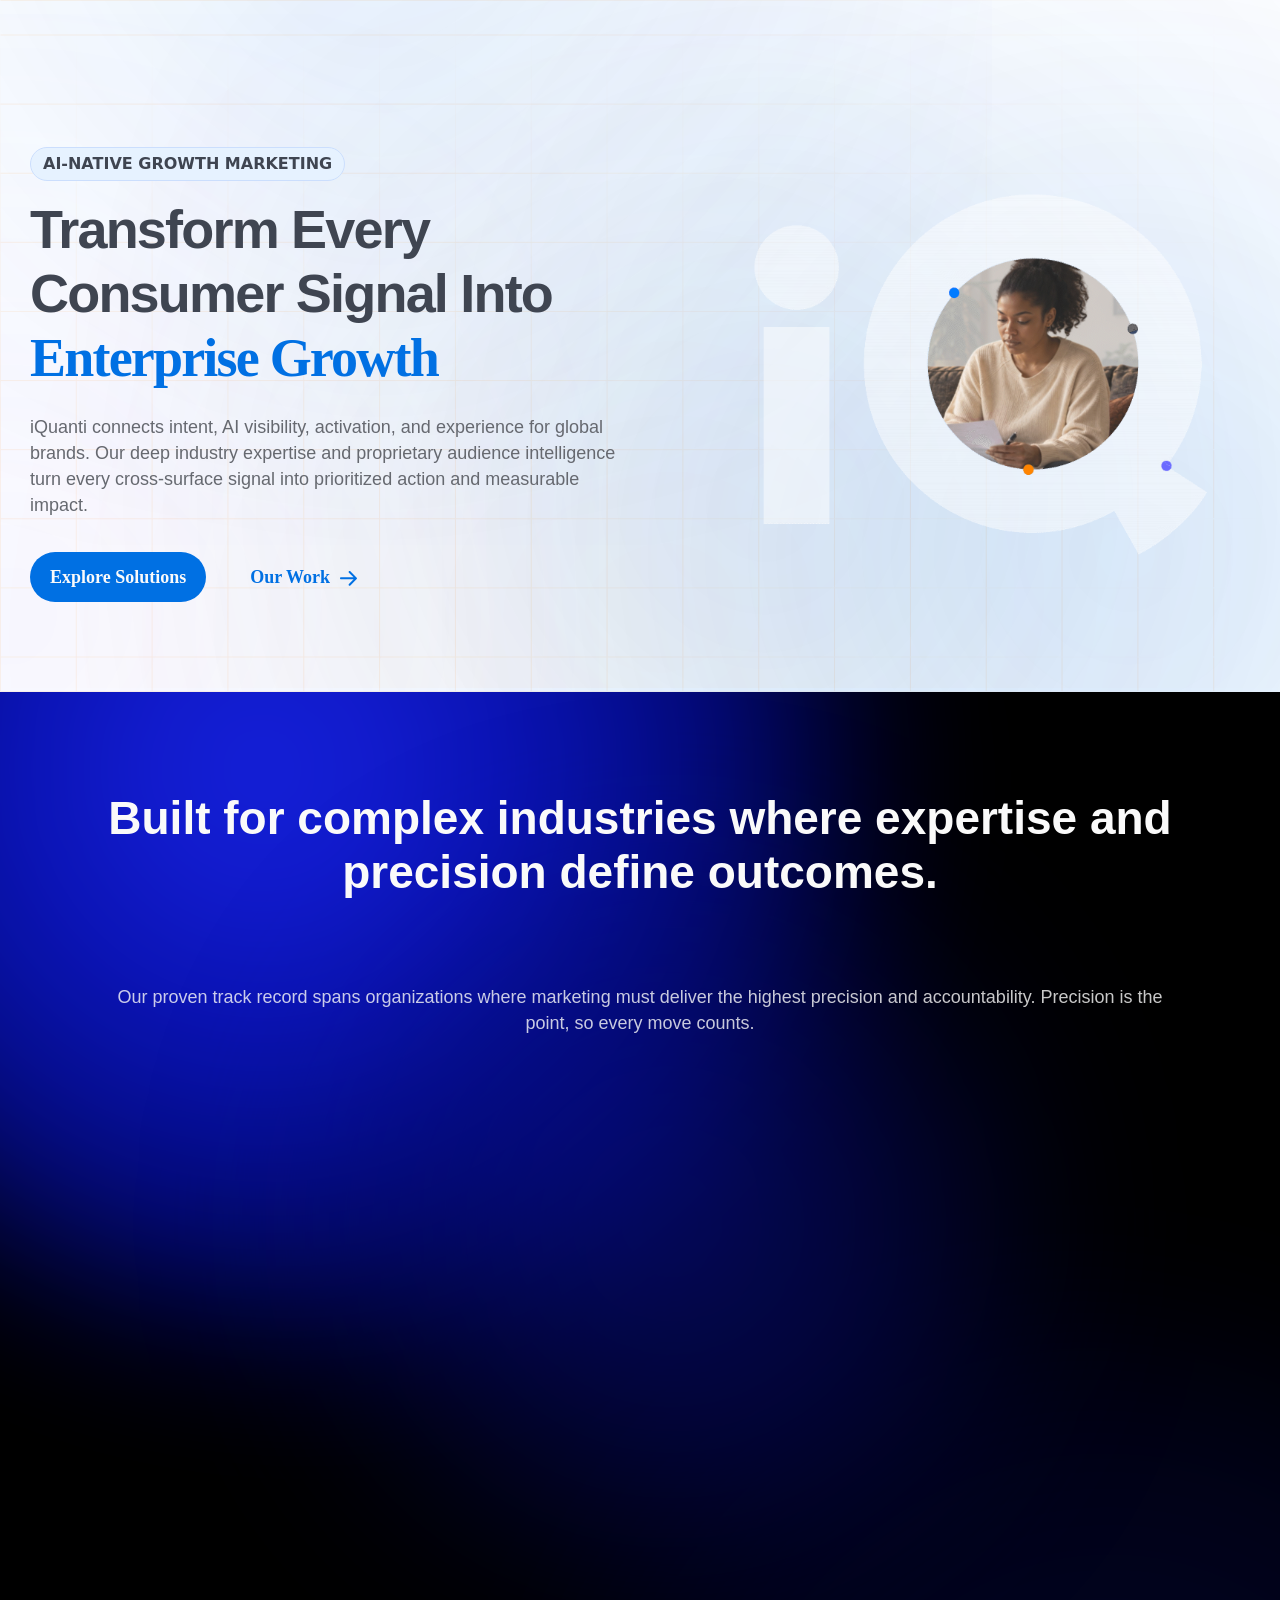
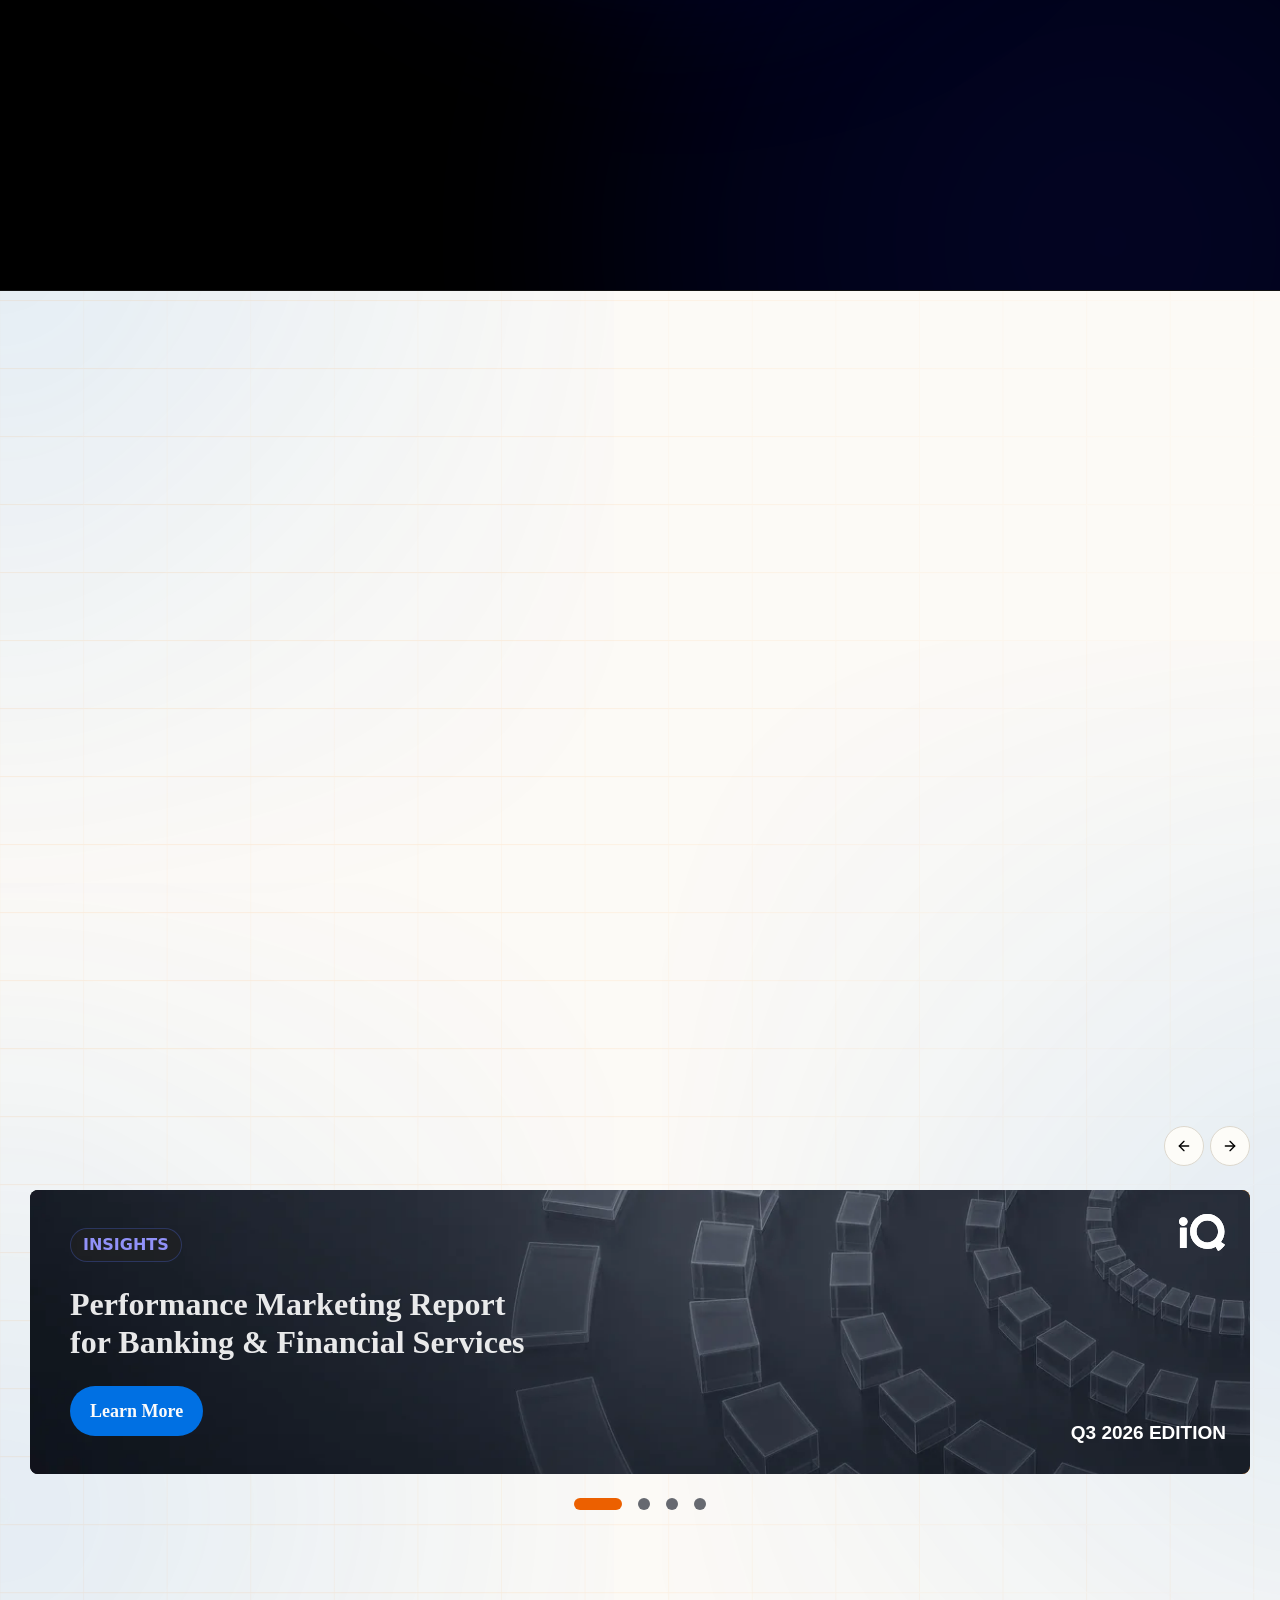
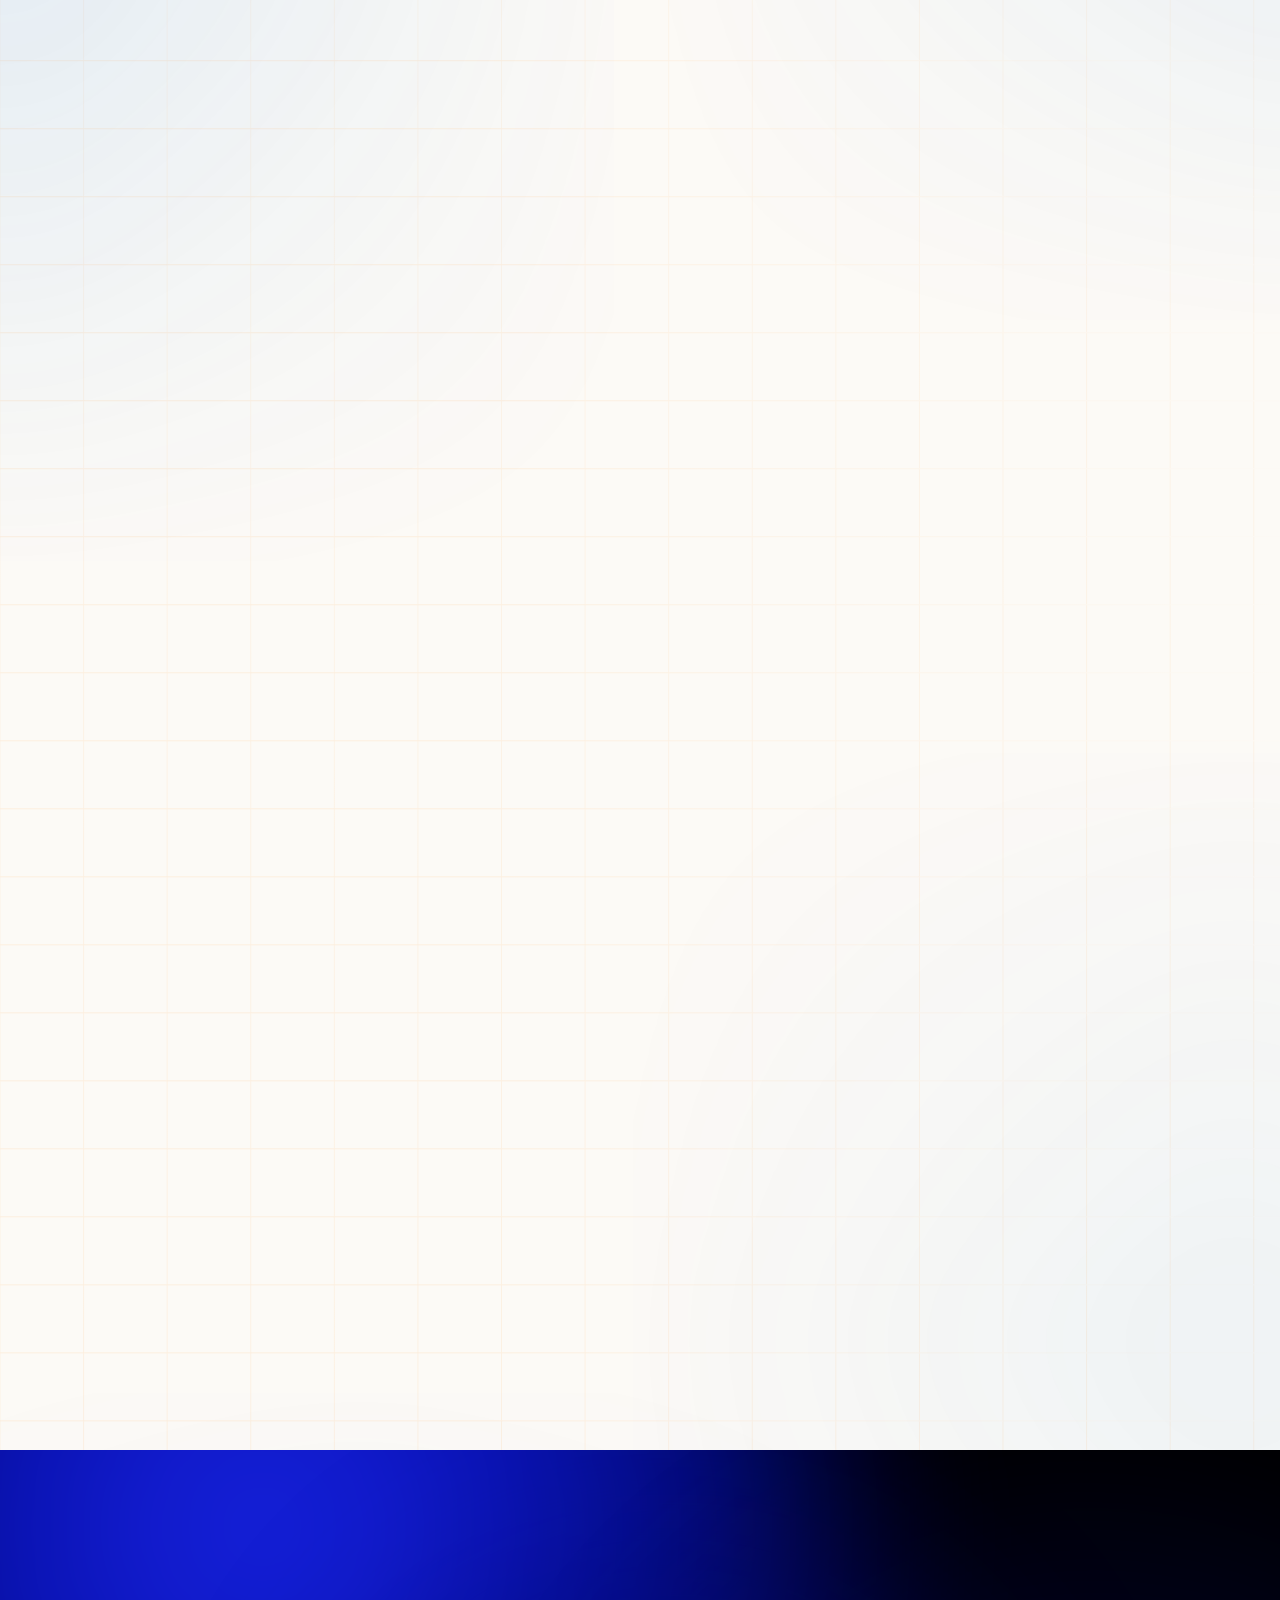
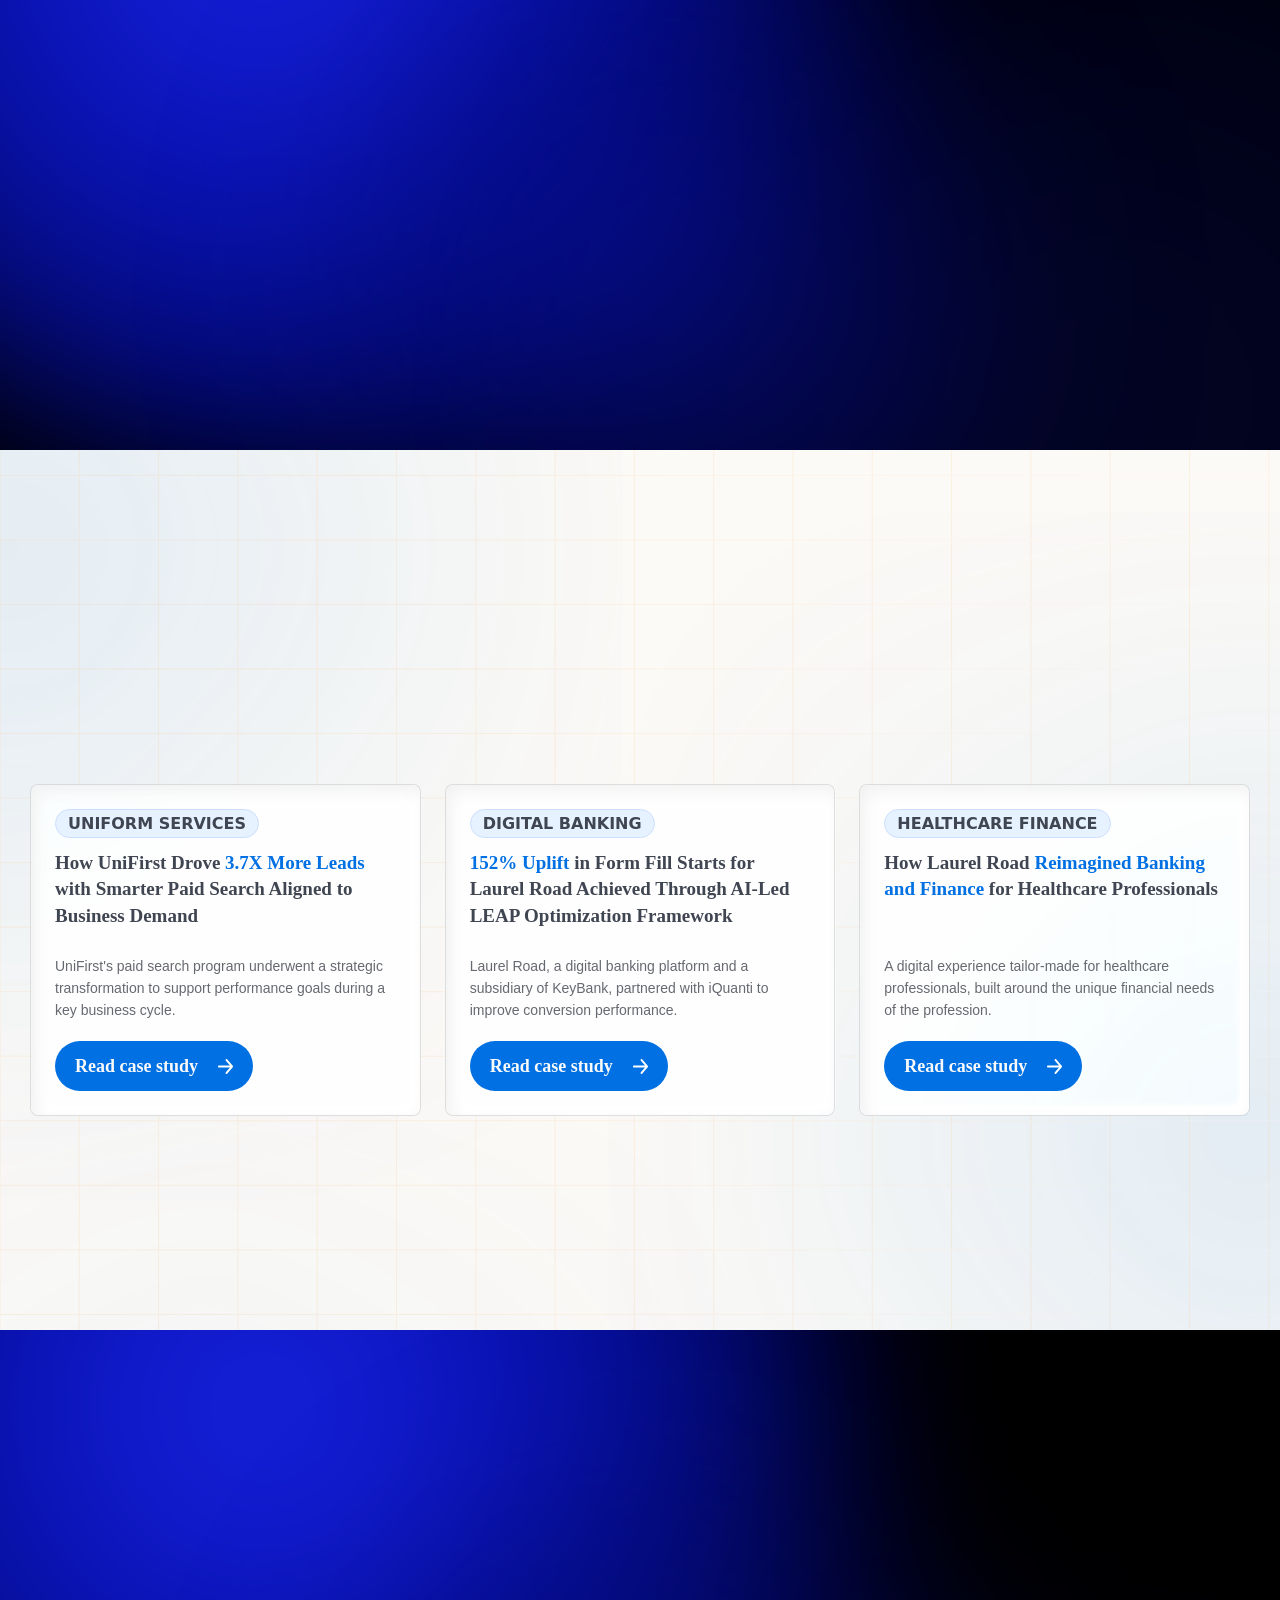
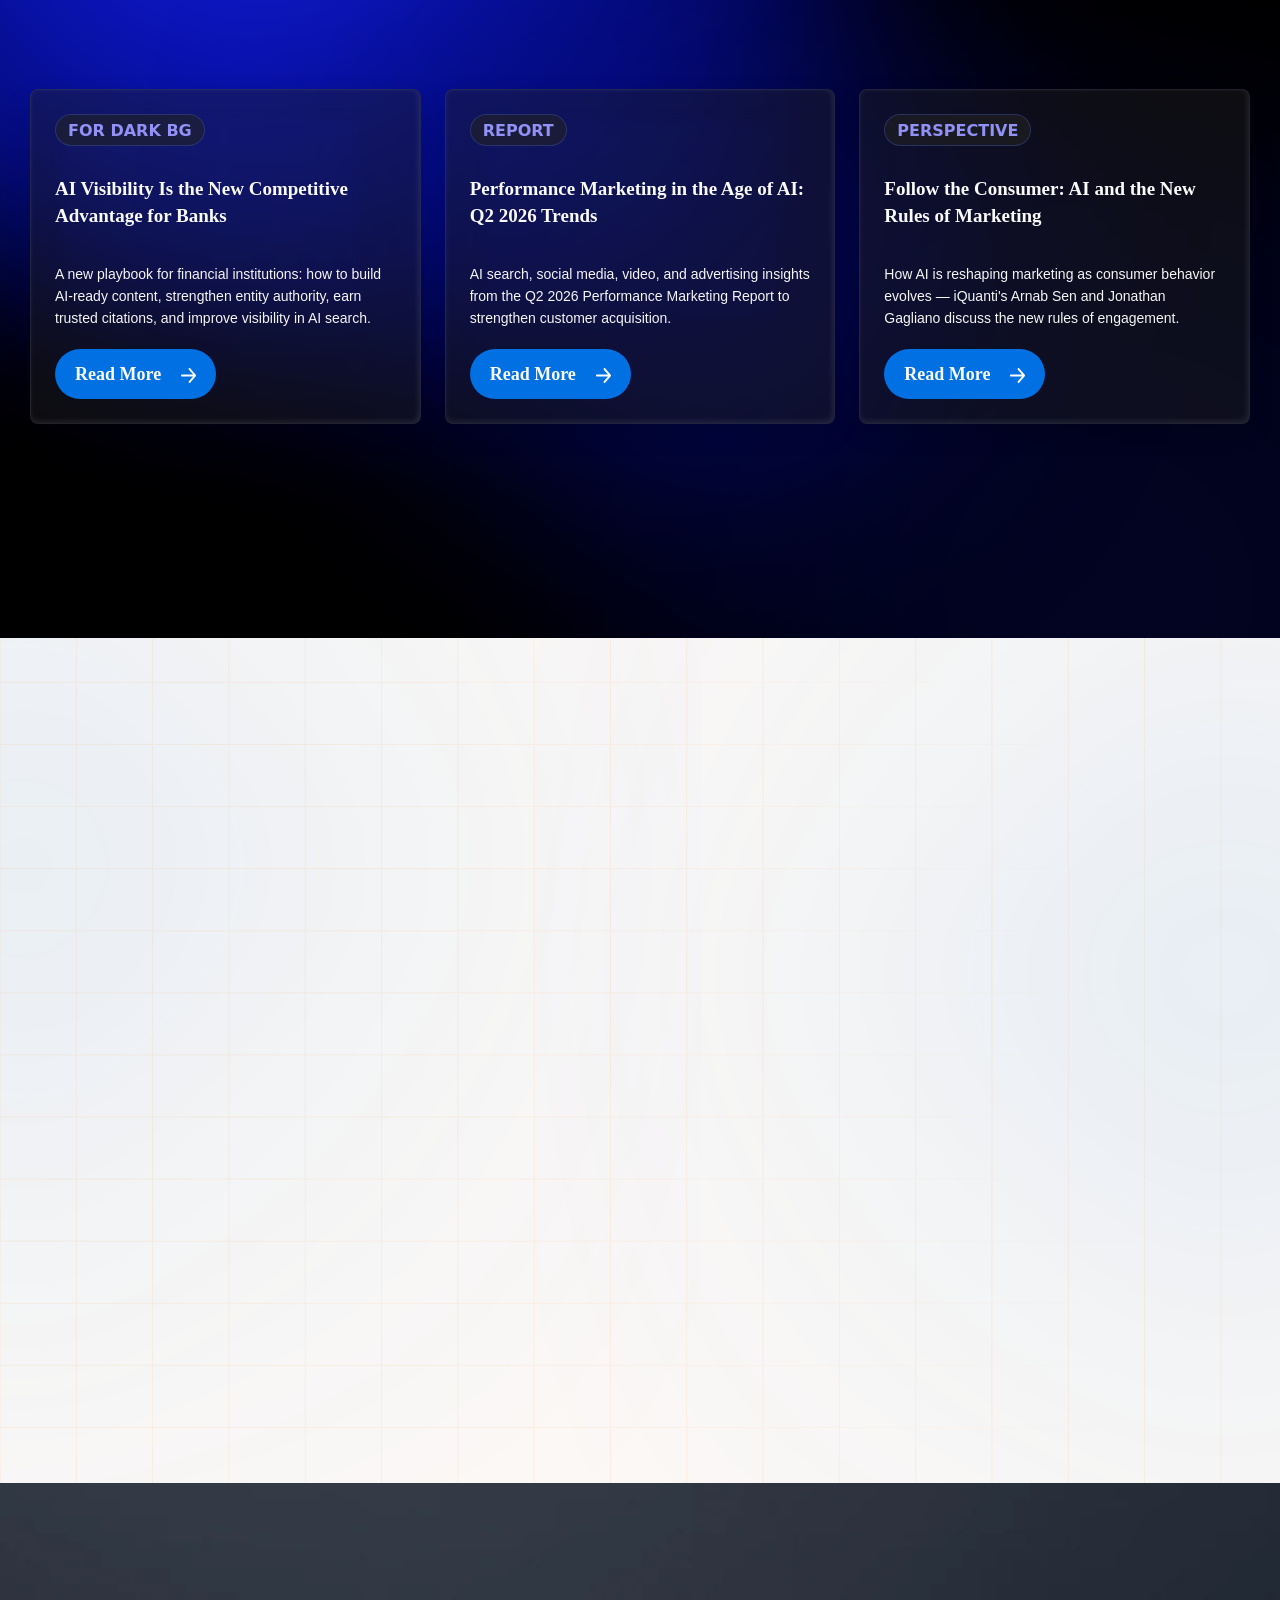
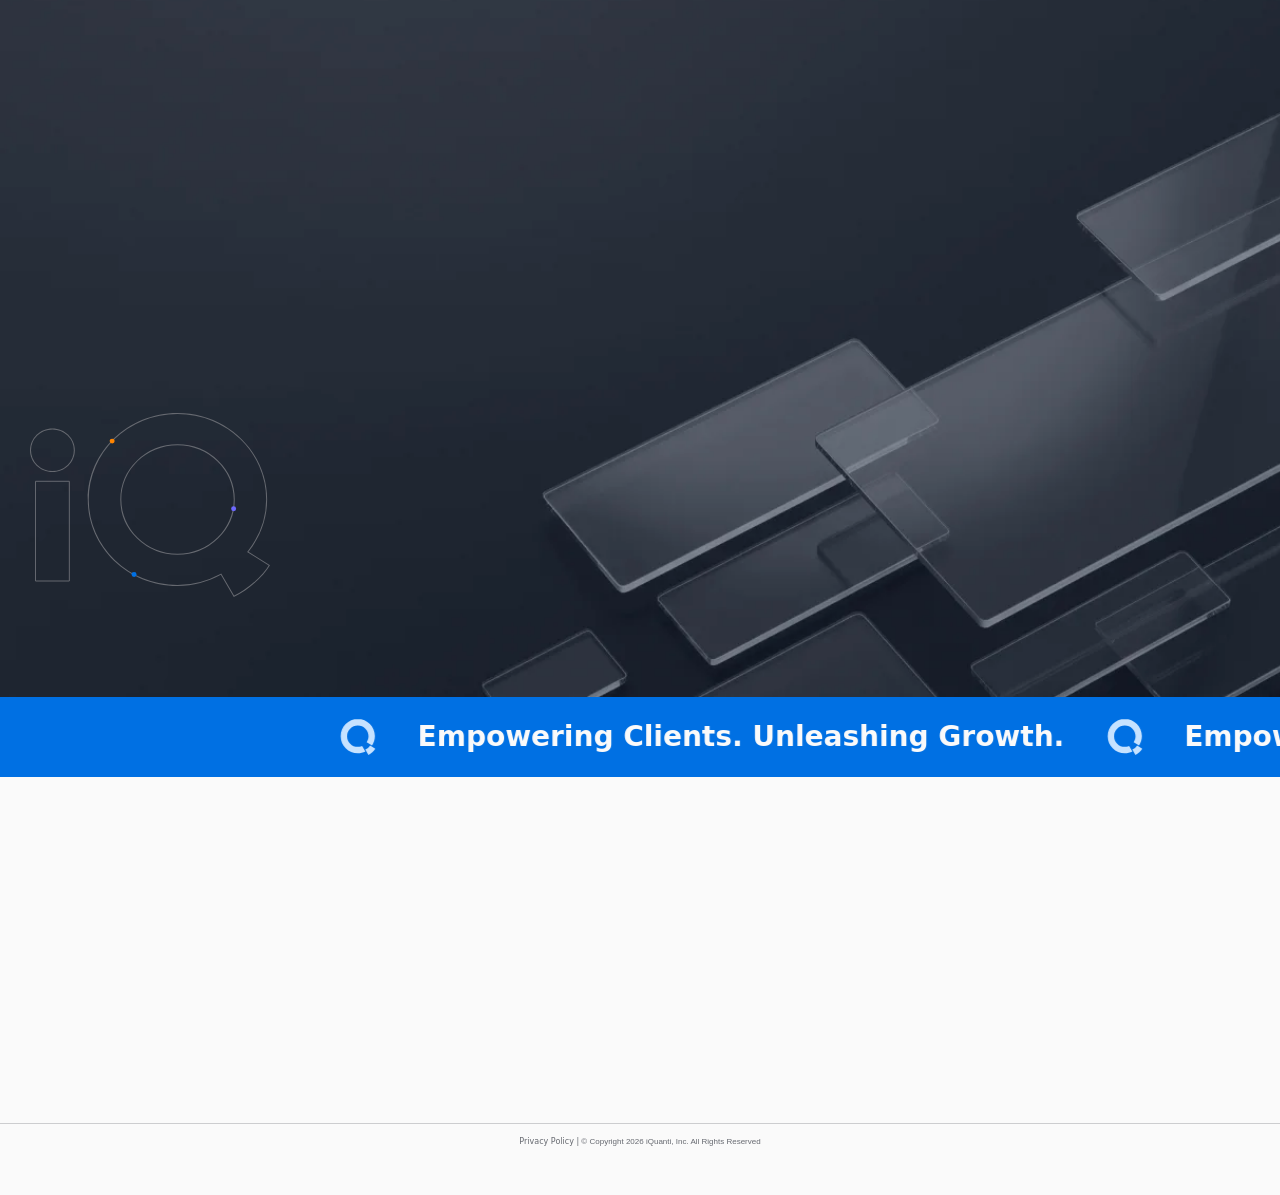
==== commit 27191340: "Client Latest Changes [25-11-2026]" ====
--- a/index.html
+++ b/index.html
@@ -118,7 +118,7 @@
 
                 <h1 class="hero-title headline-1"  data-aos="fade-up" data-aos-duration="700" data-aos-delay="100">
                     Transform Every Consumer Signal Into
-                    <span class="highlight-text highlight-text-orange">Enterprise Growth</span>
+                    <span class="highlight-text highlight-text-electric-blue">Enterprise Growth</span>
                 </h1>
 
                 <p class="hero-description body-text-18 body-text-reg"  data-aos="fade-up" data-aos-duration="700" data-aos-delay="200">
@@ -177,7 +177,7 @@
                     <div class="ai-core-box-wrap">
                         <div class="ai-core-box">
                             <h3 class="ai-core-box-heading sub-head-2">Data science and AI-native core</h3>
-                            <p class="ai-core-box-desc body-text-20 body-text-20-mid">Built into everything we do</p>
+                            <p class="ai-core-box-desc body-text-20 body-text-20-mid font-neulis-neue">built into everything we do</p>
                         </div>
                     </div>
                     <svg width="0" height="0" style="position:absolute">
--- a/blocks-css/page-banner/style.css
+++ b/blocks-css/page-banner/style.css
@@ -33,6 +33,10 @@
 
 .our-works-banner .banner-content .cta-action {
     margin-top: 16px;
+}
+
+.about-checks-line-bg-sec-wrap-1 {
+    background-image: url("../../assets/images/core-feature-chceks-line-bg.svg");
 }
 
 .about-us-banner {
--- a/blocks-css/chart/style.css
+++ b/blocks-css/chart/style.css
@@ -64,6 +64,10 @@
 
 .client-cards .client-card:first-child {
     grid-row: span 2;
+}
+
+.client-cards > div:nth-child(2) {
+    height: 306px;
 }
 
 .client-card {
@@ -146,7 +150,7 @@
     background-color: var(--color-elevate-gray-20);
     border: 1px solid var(--color-elevate-gray-40);
     border-radius: 8px;
-    margin-top: 14px;
+    margin-top: auto;
 }
 
 .ai-core-box-wrap .ai-core-box-desc {
@@ -154,6 +158,9 @@
     margin-top: 4px;
 }
 
+.client-card .chart-note + .ai-core-box-wrap {
+    margin-top: 14px;
+}
 
 /* ========================================
   COMPANY OVERVIEW CARD
@@ -185,6 +192,7 @@
     padding-bottom: 32px;
     margin-bottom: 32px;
     border-bottom: 1px solid var(--color-elevate-gray-40);
+    margin-top: -4px;
 }
 
 .company-overview > .company-overview-item .company-overview-value {
--- a/assets/css/style.css
+++ b/assets/css/style.css
@@ -1378,7 +1378,15 @@
  
 
 /* Sticky Header Light Mode */
-
+.contact-page .site-header.sticky-header .header-contact {
+    background-color: var(--color-off-white);
+    color: var(--color-electric-blue);
+}
+
+.contact-page .site-header.sticky-header.header-mode-dark .header-contact {
+    background: var(--color-elevate-gray);
+    color: #fff;
+}
 
 /* ========================================
    MOBILE NAVIGATION
@@ -2509,7 +2517,7 @@
 .iq-feature-grid-cards {
     display: grid;
     grid-template-columns: repeat(3, 1fr);
-    gap: 40px;
+    gap: 24px;
 }
 
 /* ==========================================
@@ -2517,7 +2525,7 @@
 ========================================== */
 
 .iq-feature-card {
-    padding: 40px;
+    padding: 24px;
     border-radius: 8px;
     border: 0.5px solid var(--EG-3, #B8B6B5);
     background: rgba(250, 250, 250, 0.10);
@@ -2525,7 +2533,7 @@
 }
 
 .iq-feature-card .iq-feature-card-icon {
-    margin-bottom: 32px;
+    margin-bottom: 64px;
 }
 
 .iq-feature-card h3 {
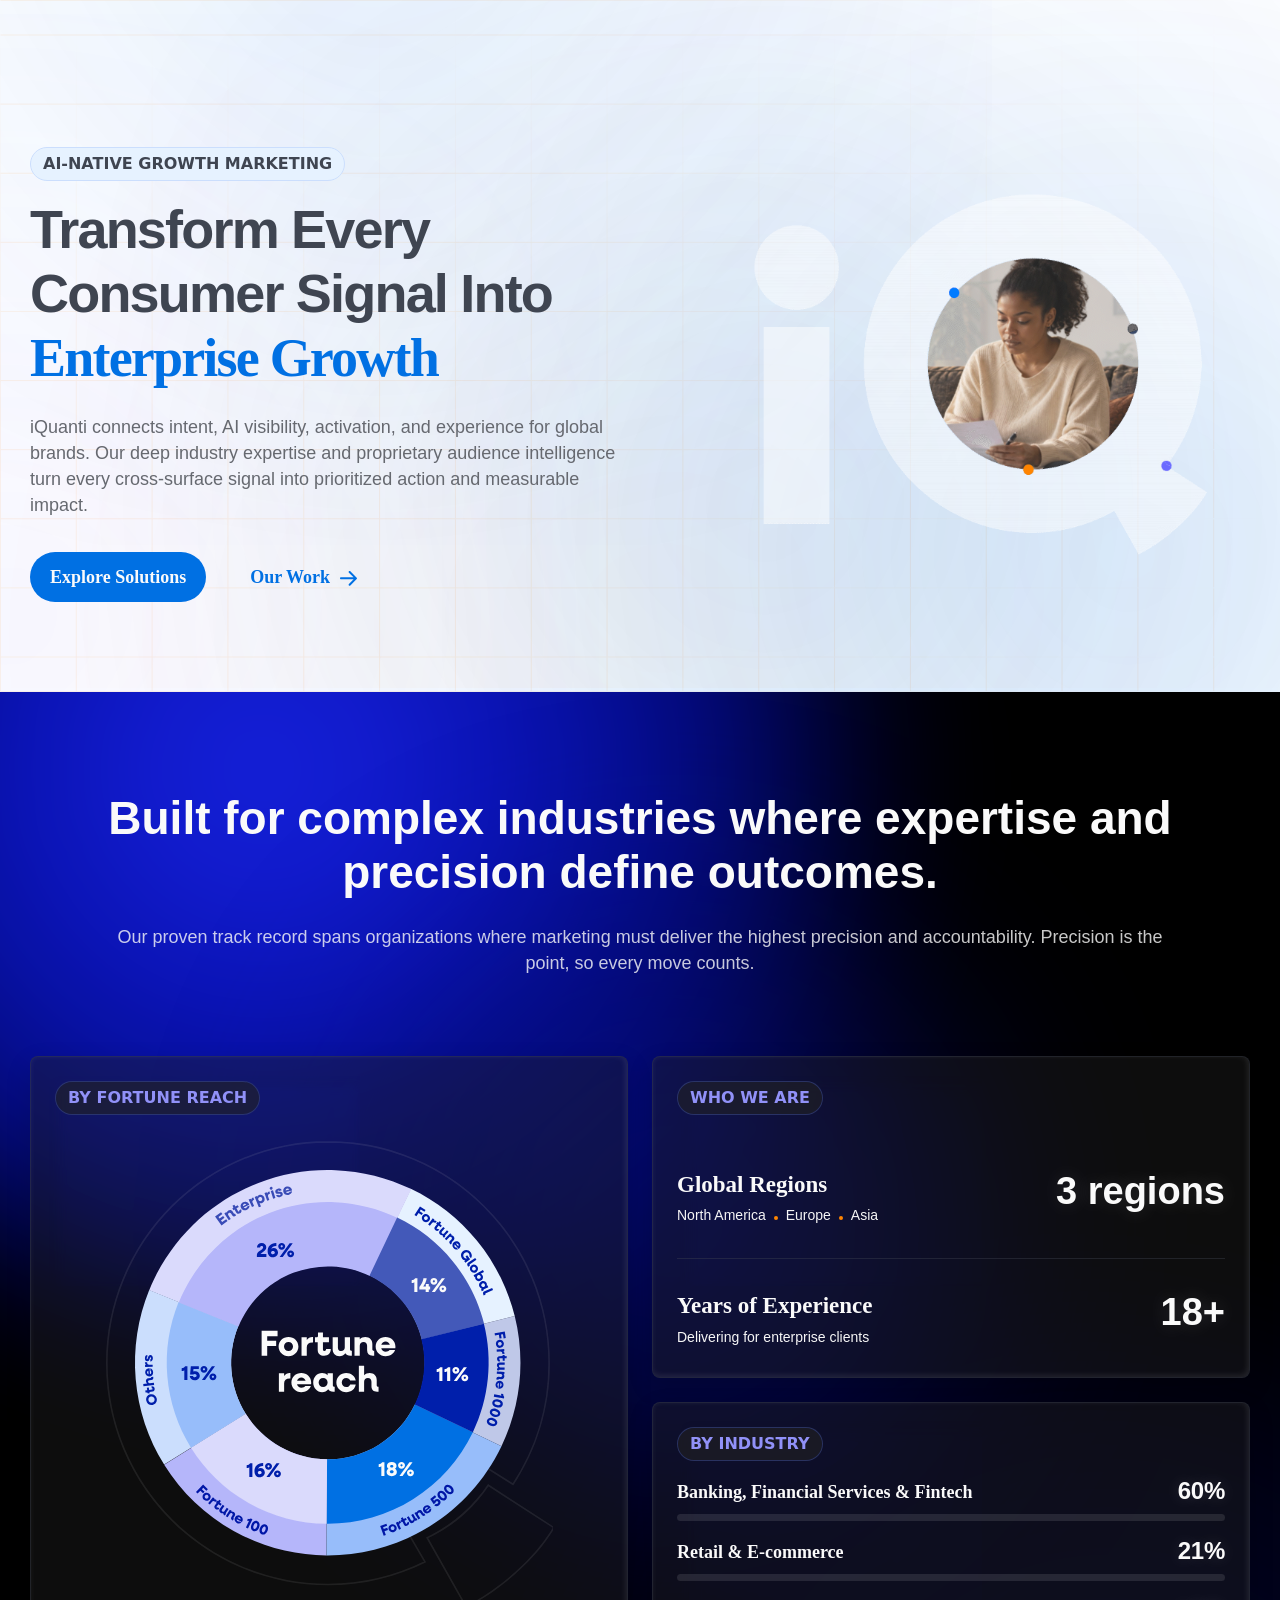
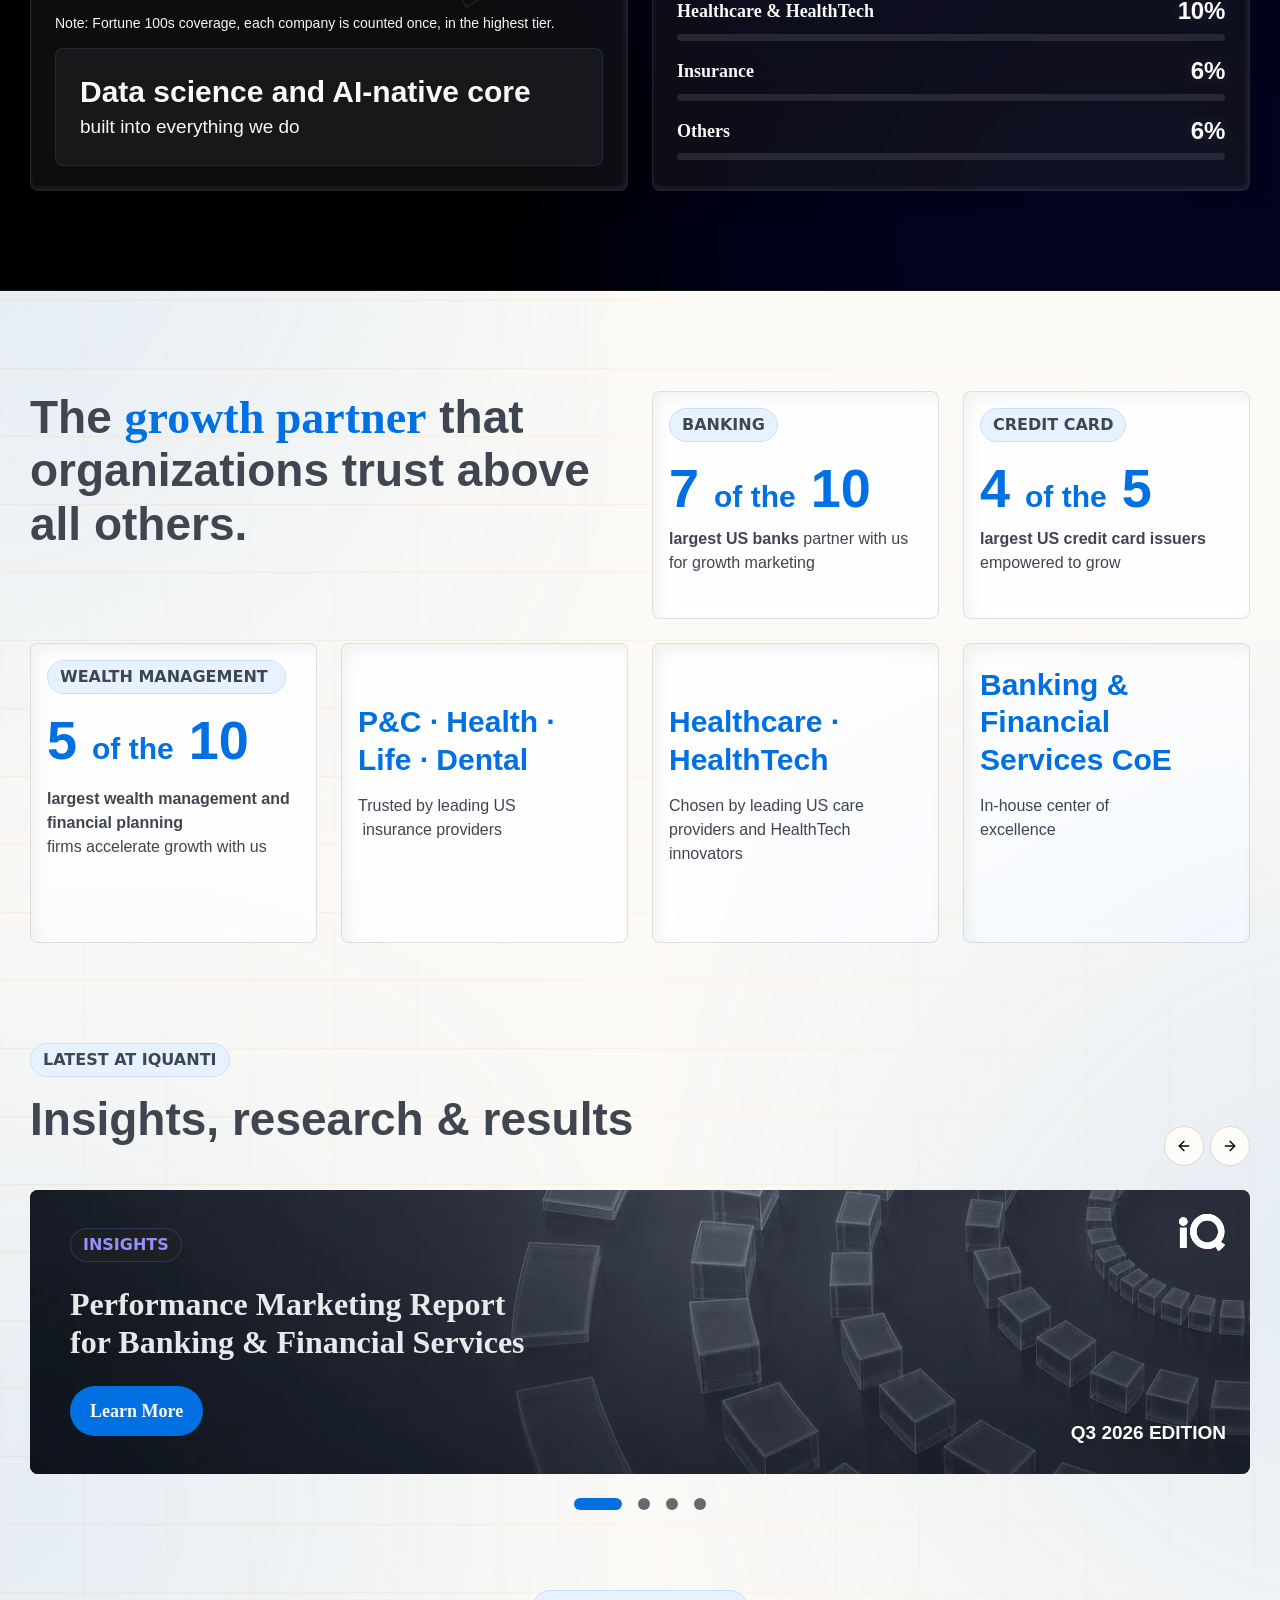
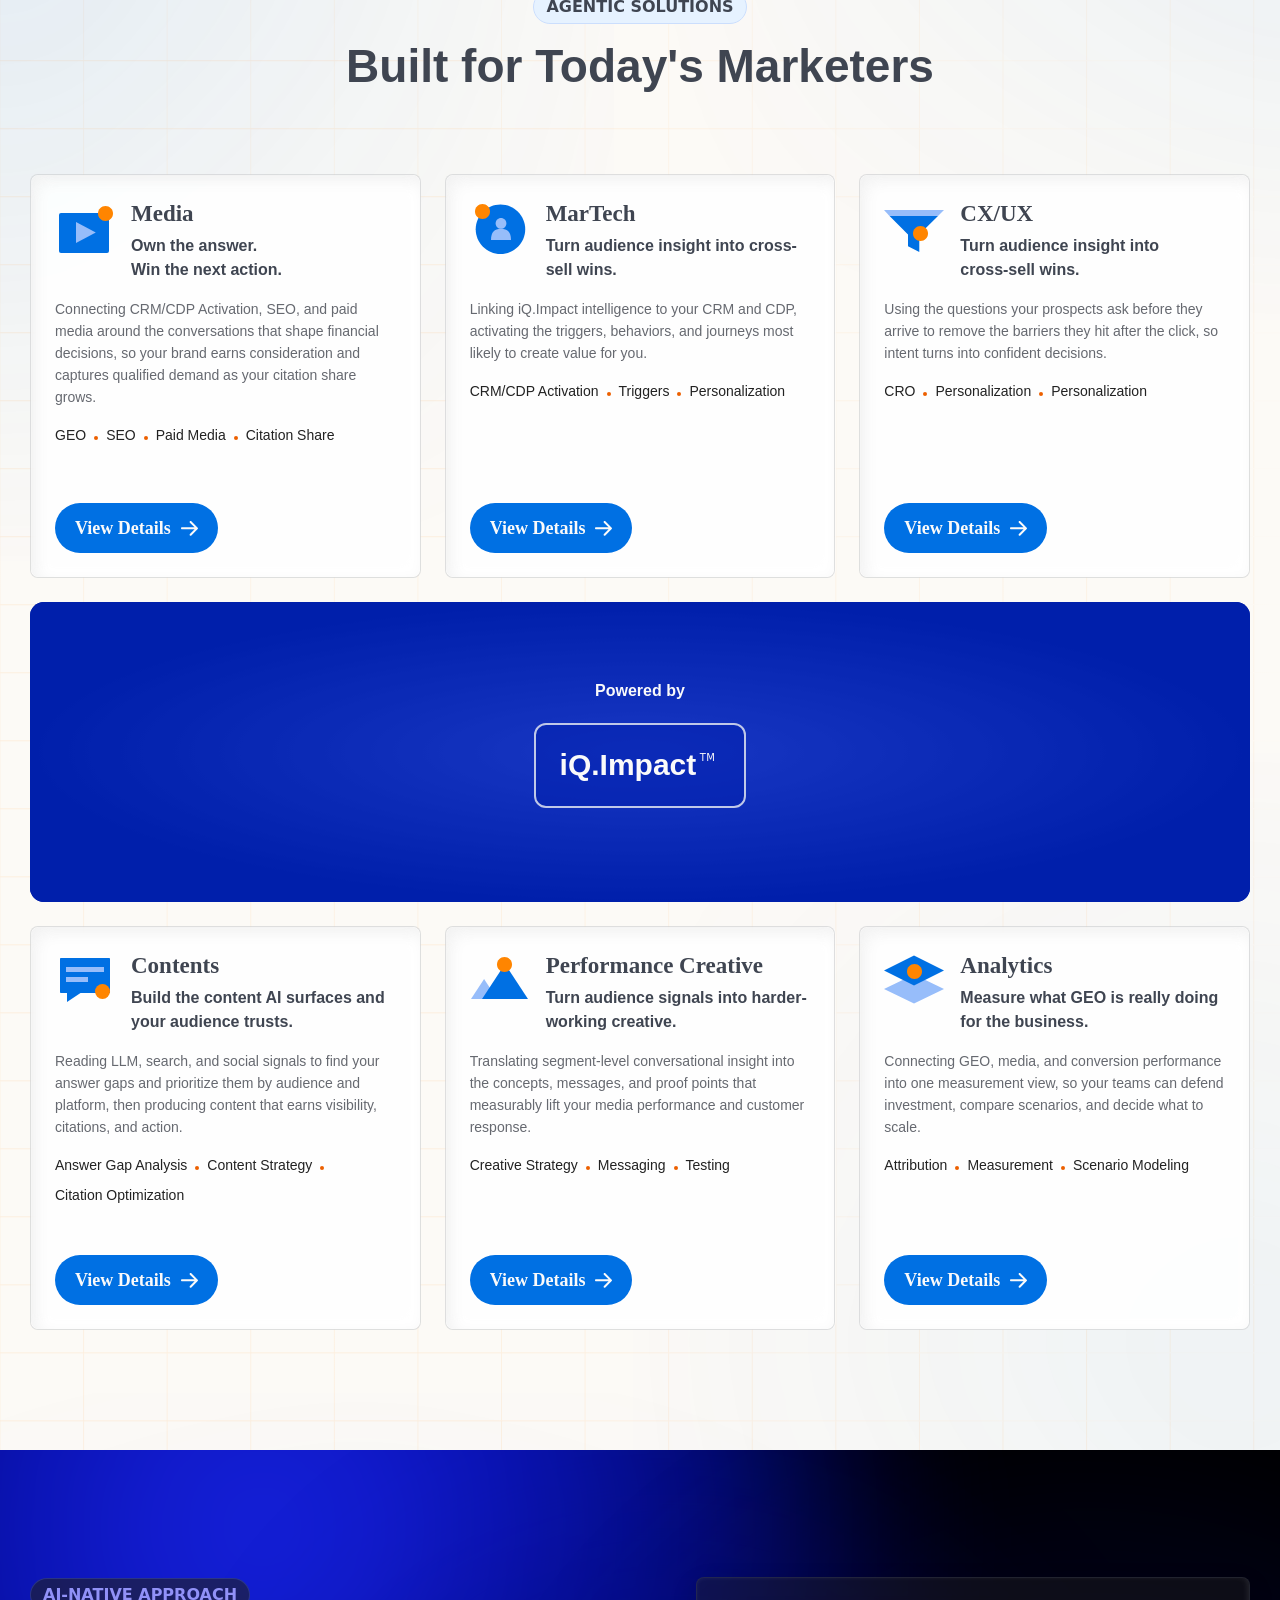
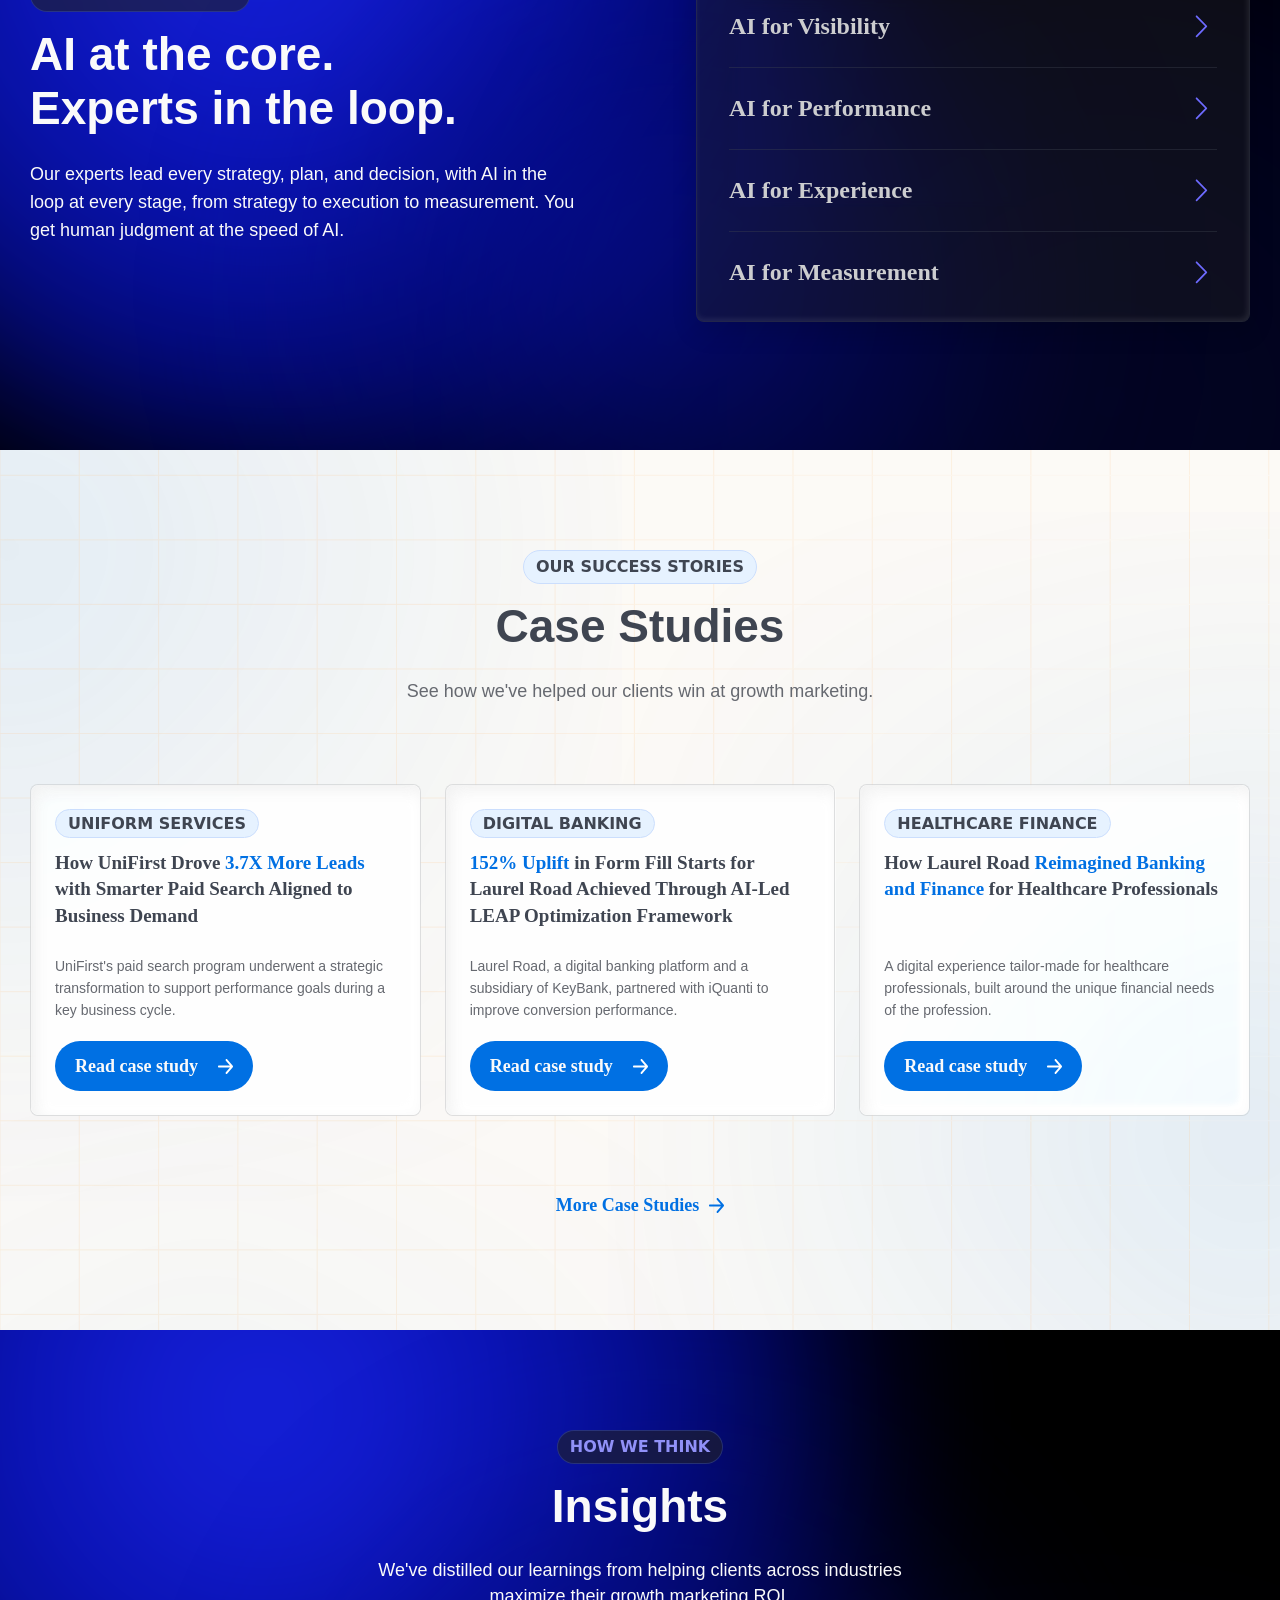
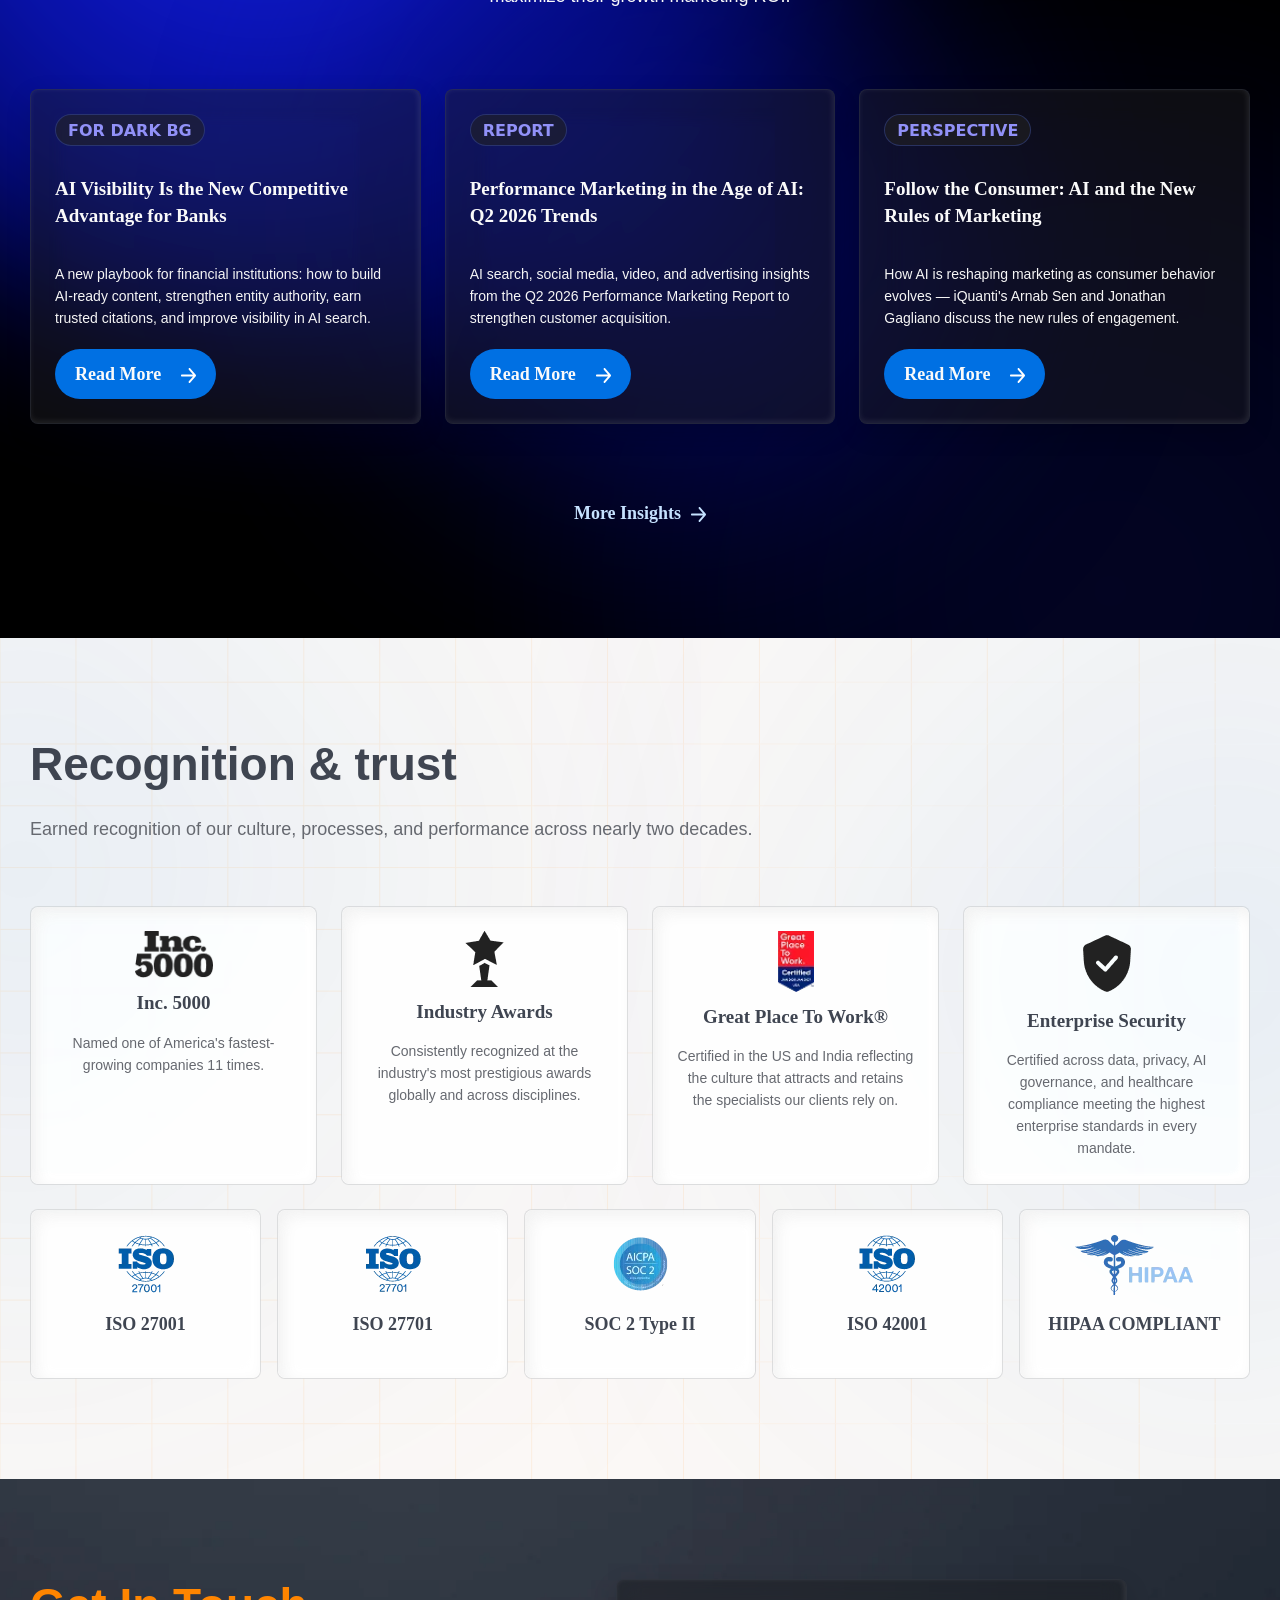
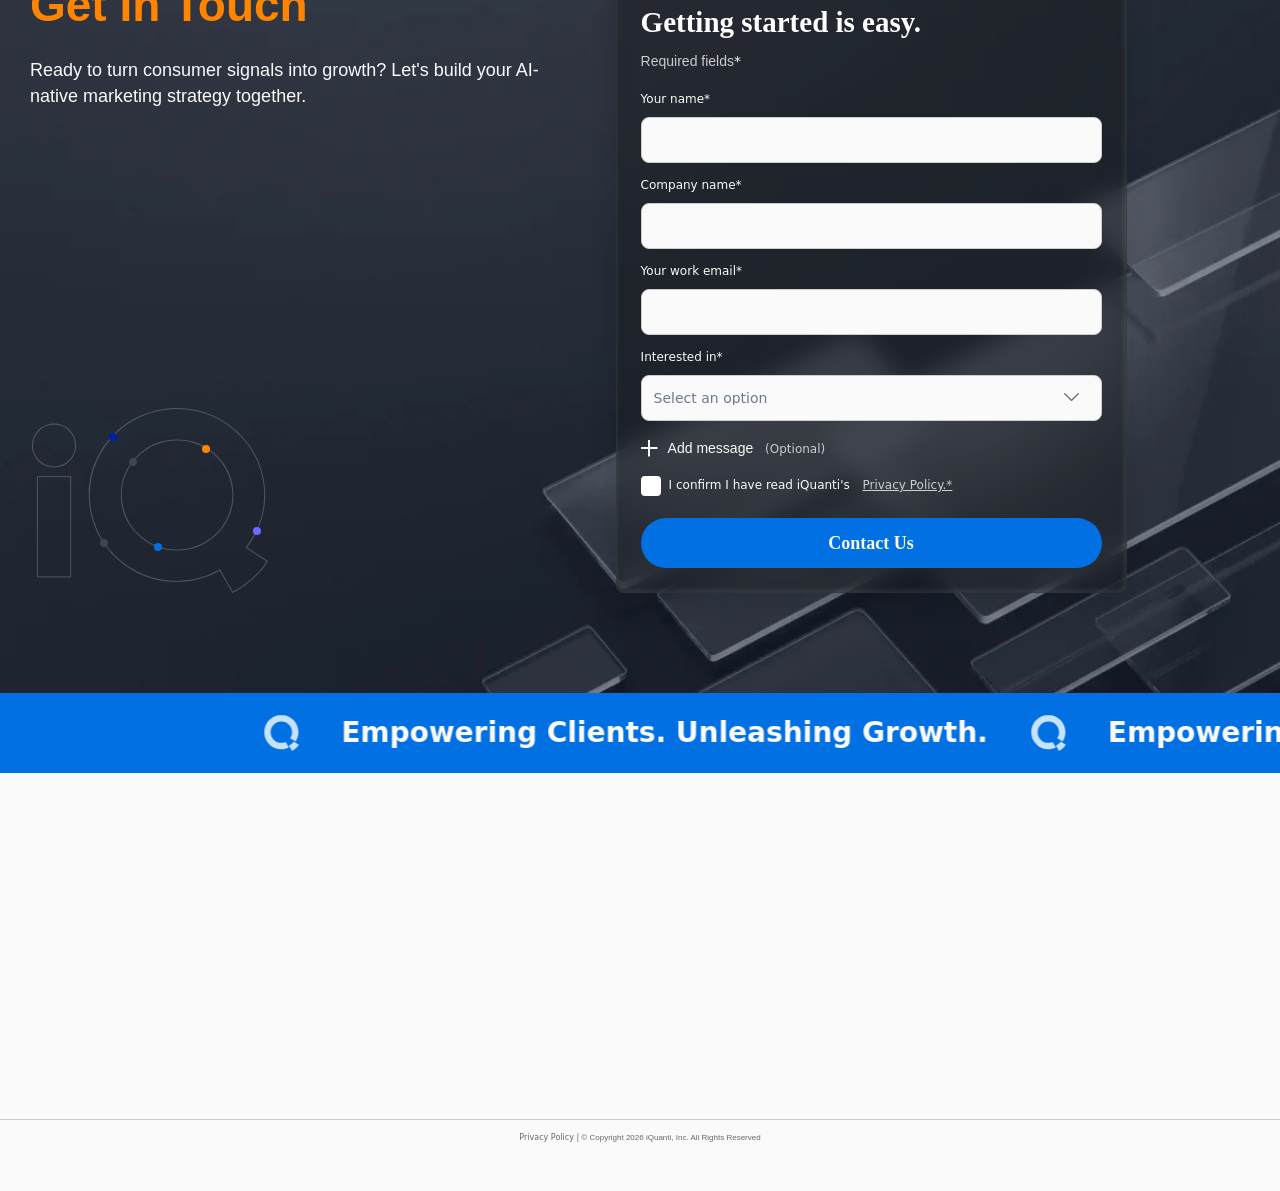
==== commit 61d00513: "About US Page Changes [25-11-2026]" ====
--- a/index.html
+++ b/index.html
@@ -1875,7 +1875,7 @@
                         Get In Touch
                     </h2>
     
-                    <p class="contact-description body-text-18 body-text-mid">
+                    <p class="contact-description body-text-18 body-text-reg">
                         Ready to turn consumer signals into growth?
                         Let's build your AI-native marketing strategy together.
                     </p>
--- a/blocks-css/hero/style.css
+++ b/blocks-css/hero/style.css
@@ -14,6 +14,11 @@
     z-index: 0;
 }
 
+.hero-section.hero-section-has-bg-image {
+    min-height: 700px;
+    background-position: center;
+}
+
 .hero-section .blurb-bg-right-center {
     right: 0;
     top: 0;
@@ -34,6 +39,16 @@
     inset: 0;
     pointer-events: none;
     z-index: -1;
+}
+
+
+/* Hero Section Dark Bg */
+.hero-section.has-dark-bg .hero-content h1 {
+    color: var(--color-off-white)
+}
+
+.hero-section.has-dark-bg .hero-content .sub-head-2 {
+    color: var(--color-cool-gray);
 }
 
 /* =========================
@@ -429,6 +444,10 @@
 }
 
 @media (max-width: 1380px) {
+    .hero-section.hero-section-has-bg-image {
+        min-height: 600px;
+    }
+
     .home-hero-section .hero-content {
         padding-bottom: 10px;
     }
@@ -502,7 +521,7 @@
     }
 
     .hero-grid .hero-content {
-        width: 100%;
+        width: 100% !important;
     }
 
     .hero-grid .hero-image {
@@ -535,6 +554,10 @@
 
     .hero-section {
         padding-top: 106px;
+    }
+
+    .hero-section.hero-section-has-bg-image {
+        min-height: 500px;
     }
 
     .hero-grid .hero-content .hero-description {
--- a/blocks-css/page-banner/style.css
+++ b/blocks-css/page-banner/style.css
@@ -35,25 +35,62 @@
     margin-top: 16px;
 }
 
+
+/* Aboutus page CSS  */
 .about-checks-line-bg-sec-wrap-1 {
     background-image: url("../../assets/images/core-feature-chceks-line-bg.svg");
 }
 
-.about-us-banner {
-    background-image: url("../../assets/images/about-us-banner.png");
+.about-checks-line-bg-sec-wrap-2 {
+    background-image: url("../../assets/images/about-checks-line-bg-sec-wrap-2.svg");
+}
+
+.about-hero-section {
+    background-image: url("../../assets/images/about-hero-section-banner-image.webp");
     background-position: bottom;
 }
 
-.about-us-banner .banner-content {
-    max-width: 883px;
-    width: 100%;
-    display: flex;
-    flex-direction: column;
-    gap: 24px;
-}
-
-.about-us-banner .banner-content h1 {
-    color: var(--color-ice-blue);
+.about-hero-section .hero-grid .hero-content {
+    width: 42%;
+}
+
+.aboutus-sec-wrap-1-blurb-top-left {
+    top: -20%;
+    left: 0;
+}
+
+.aboutus-sec-wrap-1-blurb-left-center {
+    top:10%;
+    left: -5%;
+}
+
+.aboutus-sec-wrap-1-blurb-left-bottom {
+    left: 0;
+    bottom: -10%
+}
+
+.aboutus-sec-wrap-1-blurb-right-bottom.blurb-bg {
+    right: 0;
+    bottom: 0;
+}
+
+.aboutus-sec-wrap-2-blurb-top-left {
+    top: 0;
+    left: 0;
+}
+
+.aboutus-sec-wrap-2-blurb-left-bottom.blurb-bg {
+    bottom: 5%;
+}
+
+.aboutus-sec-wrap-2-blurb-right-center.blurb-bg {
+    right: 0;
+    bottom: 45%;
+}
+
+.aboutus-sec-wrap-2-blurb-right-bottom {
+    right: 0;
+    bottom: -30%;
 }
 
 .spotlight-banner-section  {
--- a/blocks-css/chart/style.css
+++ b/blocks-css/chart/style.css
@@ -64,10 +64,6 @@
 
 .client-cards .client-card:first-child {
     grid-row: span 2;
-}
-
-.client-cards > div:nth-child(2) {
-    height: 306px;
 }
 
 .client-card {
@@ -192,7 +188,7 @@
     padding-bottom: 32px;
     margin-bottom: 32px;
     border-bottom: 1px solid var(--color-elevate-gray-40);
-    margin-top: -4px;
+    margin-top: -7px;
 }
 
 .company-overview > .company-overview-item .company-overview-value {
--- a/blocks-css/research/style.css
+++ b/blocks-css/research/style.css
@@ -406,7 +406,7 @@
     width: 48px;
     height: 12px;
     border-radius: 10px;
-    background: var(--color-primary-orange);
+    background: var(--color-electric-blue);
 }
 
 .research-pause {
--- a/blocks-css/solutions/style.css
+++ b/blocks-css/solutions/style.css
@@ -234,10 +234,17 @@
     bottom: -35%;
     z-index: 0;
     pointer-events: none;
-    background: url("../../assets/images/solutions-center-bg.webp") center center / auto no-repeat;
+    background: none center center / auto no-repeat;
     transform: translate3d(0, var(--feature-parallax-y, 0%), 0);
     backface-visibility: hidden;
     will-change: transform;
+}
+
+.feature-glow.is-bg-ready {
+    background-image: image-set(
+        url("../../assets/images/solutions-center-bg.avif") type("image/avif"),
+        url("../../assets/images/solutions-center-bg.webp") type("image/webp")
+    );
 }
 
 /* Static overlays — do not live on the transforming glow */
--- a/blocks-css/recognition/style.css
+++ b/blocks-css/recognition/style.css
@@ -15,6 +15,10 @@
     background-image: url("../../assets/images/recognition-trust-checks-line-bg.svg");
 }
 
+.section-wrap .recognition-section {
+    background-image: none;
+} 
+
 .recognition-section .recognition-blurb-center-left {
     top: -55%;
     left: 0%;
@@ -29,9 +33,6 @@
     max-width: 1264px;
 }
 
-.recognition-section .recognition-heading {
-    margin-bottom: 60px;
-}
 
 /* ========================================
    CARDS GRID
@@ -106,9 +107,9 @@
 }
 
 .recognition-card p {
-    font-size: 14.5px;
+    font-size: 14px;
     line-height: 1.5695;
-    color: var(--color-dim-gray);
+    color: var(--color-slate-grey);
 }
 
 .recognition-block-empty-preview {
@@ -169,7 +170,7 @@
 
 @media (min-width: 1200px) {
     .recognition-section .recognition-heading {
-        margin-bottom: 60px;
+        margin-bottom: 80px;
     }
 }
 
--- a/blocks-css/contact-form/style.css
+++ b/blocks-css/contact-form/style.css
@@ -1014,11 +1014,6 @@
         min-height: 700px;
     }
 
-    .iq-split-hero-section .contact-form-wrapper {
-        display: flex;
-        justify-content: end;
-    }
-
     .iq-contact-content-grid {
         justify-content: space-between;
         gap: 40px !important;
--- a/assets/css/style.css
+++ b/assets/css/style.css
@@ -227,6 +227,11 @@
     font-weight: 700;
 }
 
+.sub-head-3 {
+    font-size: 24px;
+    line-height: 1.333;
+    font-weight: 700;
+}
 
 /* ========================================
    Body Text
@@ -773,6 +778,8 @@
     cursor: pointer;
     width: fit-content;
     font-family: "neulis-neue", sans-seerif;
+    cursor: pointer;
+    pointer-events: unset !important;
 }
 
 
@@ -940,6 +947,9 @@
     color: var(--color-q-purple) !important;
 } 
 
+.highlight-text.highlight-text-qunatum-purple {
+    color: var(--color-qunatum-purpule) !important;
+} 
 
 /* ========================================
    Glass Effect
@@ -1132,7 +1142,7 @@
 }
 
 .slick-dots li.slick-active button {
-    background-color: var(--color-primary-orange);
+    background-color: var(--color-electric-blue);
     width: 48px;
     height: 12px;
     border-radius: 100px;
@@ -2134,10 +2144,6 @@
 /* ==========================================
    LEADERSHIP SECTION
 ========================================== */
-.our-leadership-section {
-    padding-top: 0;
-}
-
 .iq-profile-grid-section {
     position: relative;
     overflow: hidden;
@@ -2476,18 +2482,19 @@
     align-items: center;
     text-align: center;
     justify-content: center;
-    padding: 13px 23px;
+    padding: 18px 22px;
     background: rgba(34, 34, 34, 0.40);
     border-radius: 999px;
     text-align: center;
+    min-height: 90px;
 }
 
 .iq-profile-card-badge h3 {
-    color: var(--color-pure-white);
+    color: var(--color-off-white);
 }
 
 .iq-profile-card-badge p {
-    color:var(--color-pure-white);
+    color:var(--color-off-white);
 }
 
 /* Core values section start */
@@ -2502,13 +2509,6 @@
     width: 100%;
 }
 
-.iq-feature-blurb-left-bottom  {
-    left: 0;
-    top: 20%;
-    width: 597px;
-    height: 1190px;
-    background-image: url(../images/our-core-blurb-left-bottom.png);
-}
 
 /* ==========================================
    CARDS GRID
@@ -2973,6 +2973,10 @@
         font-size: 28px;
     }
 
+    .sub-head-3 {
+        font-size: 22px;
+    }
+
     .body-text-32 {
         font-size: 28px;
     }
@@ -3179,6 +3183,10 @@
         font-size: 26px;
     }
 
+    .sub-head-3 {
+        font-size: 20px;
+    }
+
     .body-text-32 {
         font-size: 26px;
     }
@@ -3457,6 +3465,10 @@
 
     .sub-head-2 {
         font-size: 24px;
+    }
+
+    .sub-head-3 {
+        font-size: 19px;
     }
 
     .body-text-32 {
